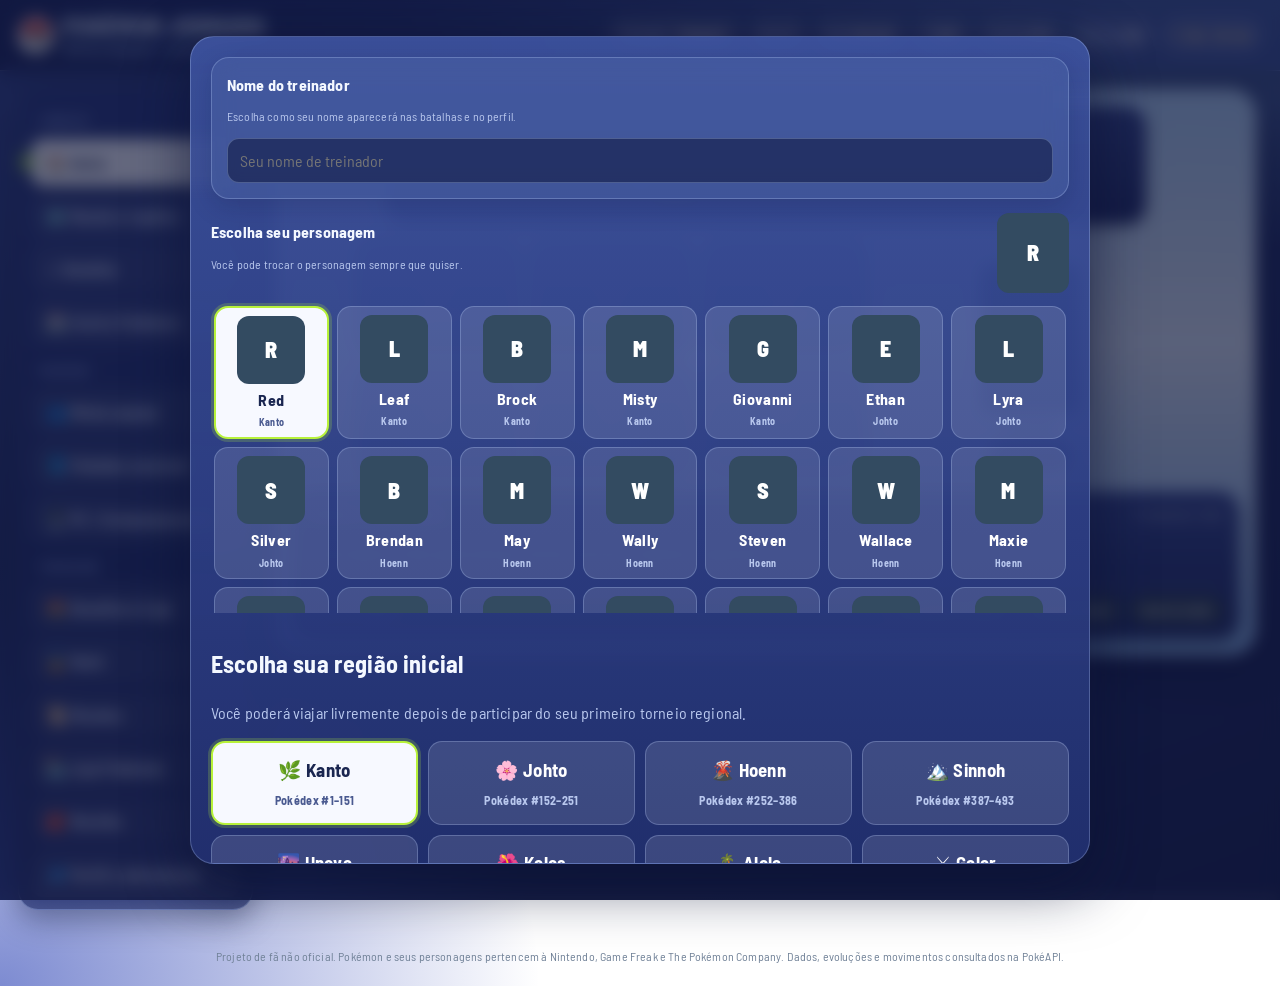
==== index_evolucao_corrigido.html @ 6a4e33df "Add files via upload" ====
<!doctype html>
<html lang="pt-BR">
<head>
<meta charset="utf-8">
<meta name="viewport" content="width=device-width, initial-scale=1">
<title>Pokémon Jornada — RPG de navegador</title>
<style>
:root{--bg:#101722;--panel:#192536;--panel2:#223248;--line:#34465e;--text:#f3f6fb;--muted:#9eafc4;--red:#e34d4d;--yellow:#f4c84b;--green:#54c58a;--blue:#61a9ed}
*{box-sizing:border-box}body{margin:0;background:radial-gradient(circle at 20% 0,#24344b 0,transparent 35%),var(--bg);color:var(--text);font:15px/1.45 system-ui,-apple-system,Segoe UI,Roboto,sans-serif}
button,input,select{font:inherit}button{cursor:pointer;border:1px solid var(--line);background:#2b405a;color:var(--text);padding:9px 13px;border-radius:10px;font-weight:700;transition:.15s}button:hover{filter:brightness(1.15);transform:translateY(-1px)}button:disabled{opacity:.42;cursor:not-allowed;transform:none}.primary{background:var(--red);border-color:#f27676}.gold{background:#8a6a1d;border-color:#d7b34b}.good{background:#236b4b;border-color:#43a77a}.soft{background:var(--panel2)}.danger{background:#6e3036}
header{position:sticky;top:0;z-index:10;background:#111b29ed;backdrop-filter:blur(12px);border-bottom:1px solid var(--line);padding:12px 18px;display:flex;align-items:center;justify-content:space-between;gap:12px;flex-wrap:wrap}
.brand{display:flex;align-items:center;gap:10px;font-weight:950;letter-spacing:.06em}.ball{width:36px;height:36px;border-radius:50%;background:linear-gradient(#ef5350 0 46%,#222 46% 54%,#f5f5f5 54%);border:3px solid #fff;position:relative}.ball:after{content:"";position:absolute;width:9px;height:9px;border-radius:50%;background:#fff;border:3px solid #222;left:10px;top:10px}
.topstats{display:flex;gap:8px;flex-wrap:wrap}.pill{background:var(--panel);border:1px solid var(--line);padding:7px 11px;border-radius:999px;color:var(--muted);font-size:13px}.pill b{color:var(--text)}
.layout{max-width:1500px;margin:auto;padding:18px;display:grid;grid-template-columns:235px minmax(0,1fr);gap:16px}.sidebar{background:var(--panel);border:1px solid var(--line);border-radius:16px;padding:12px;height:max-content;position:sticky;top:84px}.nav{display:grid;gap:5px}.nav button{text-align:left;background:transparent;border-color:transparent;color:var(--muted)}.nav button.active,.nav button:hover{background:var(--panel2);color:#fff;border-color:var(--line)}.nav small{display:block;color:var(--muted);font-weight:400;margin:12px 8px 4px;text-transform:uppercase;letter-spacing:.12em;font-size:10px}
main{min-width:0}.hero{background:linear-gradient(120deg,#9f353d,#573b5f 55%,#244d70);border-radius:18px;padding:24px;display:flex;align-items:center;justify-content:space-between;gap:15px;min-height:145px;margin-bottom:16px}.hero h1{margin:0 0 6px;font-size:clamp(24px,4vw,36px)}.hero p{margin:0;color:#f1e9ee;max-width:760px}.heroicon{font-size:58px}
.grid{display:grid;grid-template-columns:repeat(3,minmax(0,1fr));gap:12px}.panel,.card{background:var(--panel);border:1px solid var(--line);border-radius:15px;padding:15px;min-width:0}.panel h2,.panel h3{margin:0 0 12px}.muted{color:var(--muted)}.small{font-size:12px}.row{display:flex;align-items:center;justify-content:space-between;gap:10px}.wrap{display:flex;gap:8px;flex-wrap:wrap}.bar{height:8px;background:#0d1520;border-radius:20px;overflow:hidden}.bar i{display:block;height:100%;background:var(--green);border-radius:20px}.pokemon{display:flex;align-items:center;gap:12px}.sprite{width:88px;height:88px;object-fit:contain;image-rendering:pixelated;filter:drop-shadow(0 4px 5px #0005)}.sprite.sm{width:60px;height:60px}.sprite.lg{width:145px;height:145px}.type{display:inline-block;border-radius:99px;padding:3px 8px;background:#33465e;color:#eaf2ff;font-size:11px;margin:2px}.dexgrid{display:grid;grid-template-columns:repeat(auto-fill,minmax(165px,1fr));gap:9px}.dexitem{background:var(--panel);border:1px solid var(--line);border-radius:12px;padding:9px;display:flex;align-items:center;gap:8px;text-align:left;min-width:0}.dexitem img{width:55px;height:55px;object-fit:contain}.dexitem span{min-width:0}.dexitem b,.dexitem small{display:block;white-space:nowrap;overflow:hidden;text-overflow:ellipsis}.dexitem small{color:var(--muted)}.dexitem.dex-seen{background:#cfe9ff;color:#16334a;border-color:#7ab9e8}.dexitem.dex-seen small{color:#315b78}.dexitem.dex-caught{background:#fff0a8;color:#49370b;border-color:#e1bd45}.dexitem.dex-caught small{color:#705817}.move-choice{display:flex;align-items:center;justify-content:space-between;gap:10px;padding:10px;background:#111d2b;border:1px solid var(--line);border-radius:10px;margin:7px 0}
.field{width:100%;background:#0e1723;border:1px solid var(--line);color:white;padding:10px 12px;border-radius:10px;outline:none}.field:focus{border-color:var(--blue)}.toolbar{display:flex;gap:8px;margin-bottom:12px;flex-wrap:wrap}.toolbar .field{flex:1;min-width:180px}.route{background:linear-gradient(135deg,#315c48,#1e3b3d);border:1px solid #46785f;border-radius:14px;padding:16px;min-height:150px;display:flex;flex-direction:column;justify-content:space-between}.route:nth-child(2){background:linear-gradient(135deg,#526078,#26334b)}.route:nth-child(3){background:linear-gradient(135deg,#80623b,#443323)}.route:nth-child(4){background:linear-gradient(135deg,#285d78,#1e334a)}
.battle{background:linear-gradient(135deg,#293d4b,#1a2938);border:1px solid #50667a;border-radius:16px;padding:16px}.battlefield{display:grid;grid-template-columns:1fr 1fr;align-items:center;gap:12px;min-height:220px}.combatant{text-align:center}.combatant img{width:150px;height:150px;object-fit:contain;image-rendering:pixelated}.combatant.enemy img{transform:scaleX(-1)}.combatant .name{font-size:18px;font-weight:900}.moves{display:grid;grid-template-columns:1fr 1fr;gap:8px;margin-top:12px}.move{display:flex;justify-content:space-between;text-align:left;gap:6px}.log{background:#0e1723;border:1px solid var(--line);border-radius:10px;padding:10px;min-height:50px;margin-top:10px;color:#d8e4f2}
.modalback{position:fixed;inset:0;background:#000c;display:grid;place-items:center;z-index:30;padding:15px}.modal{width:min(900px,100%);background:var(--panel);border:1px solid var(--line);border-radius:17px;padding:20px;max-height:92vh;overflow:auto}.hidden{display:none!important}.notice{padding:11px;border-radius:10px;background:#203d36;border:1px solid #386c58;color:#d7ffea;margin:8px 0}.warn{background:#493b20;border-color:#77612e;color:#ffe8aa}.list{display:grid;gap:8px}.slot{display:flex;align-items:center;gap:10px;background:#111d2b;border:1px solid var(--line);border-radius:12px;padding:8px}.slot .grow{flex:1;min-width:0}.slot img{width:58px;height:58px;object-fit:contain}.empty{border:1px dashed #506079;border-radius:14px;padding:28px;text-align:center;color:var(--muted)}footer{text-align:center;color:#708197;padding:20px;font-size:12px}
.region-grid{display:grid;grid-template-columns:repeat(auto-fit,minmax(190px,1fr));gap:10px}.region-card{background:#1d2c40;border:1px solid var(--line);border-radius:13px;padding:13px}.region-card.selected{border:2px solid var(--yellow);background:#29374a}.region-card h3{margin:0 0 4px}.starter-grid{display:grid;grid-template-columns:repeat(auto-fit,minmax(150px,1fr));gap:10px}.starter{background:#111d2b;border:1px solid var(--line);border-radius:12px;padding:12px;text-align:center}.starter img{width:100px;height:100px;object-fit:contain}.starter.selected{border:2px solid var(--yellow)}.roulette{height:9px;background:#3a4658;border-radius:20px;overflow:hidden;margin:12px 0}.roulette i{display:block;width:0;height:100%;background:linear-gradient(90deg,#f3c84b,#e34d4d);transition:width 1s}.badge{display:inline-block;background:#36485d;border:1px solid #657b92;padding:5px 8px;border-radius:8px;margin:3px;font-size:12px}.challenge{display:flex;align-items:center;justify-content:space-between;gap:10px;border-bottom:1px solid var(--line);padding:12px 0}.challenge:last-child{border:0}.locked{opacity:.5}.rankbar{height:12px;background:#0c1521;border-radius:20px;overflow:hidden}.rankbar i{display:block;height:100%;background:linear-gradient(90deg,#4a9bda,#f3c84b)}.move-info{font-size:11px;color:var(--muted);font-weight:500}
@media(max-width:850px){.layout{grid-template-columns:1fr}.sidebar{position:static}.nav{grid-template-columns:repeat(3,1fr)}.nav small{grid-column:1/-1}.grid{grid-template-columns:repeat(2,minmax(0,1fr))}}
@media(max-width:560px){.layout{padding:10px}.grid{grid-template-columns:1fr}.hero{padding:17px}.heroicon{font-size:42px}.battlefield{min-height:170px}.combatant img{width:110px;height:110px}.moves{grid-template-columns:1fr}.topstats{width:100%}.nav{grid-template-columns:repeat(2,1fr)}}

.pc-controls{display:flex;align-items:center;gap:10px;flex-wrap:wrap;margin:12px 0}.pc-controls label{white-space:nowrap}.pc-controls select{max-width:280px}.pc-pagination{display:flex;align-items:center;justify-content:center;gap:14px;flex-wrap:wrap;margin-top:16px;padding-top:14px;border-top:1px solid var(--line)}
@media(max-width:560px){.pc-controls{align-items:stretch;flex-direction:column}.pc-controls select{max-width:none;width:100%}.pc-pagination{gap:8px}.pc-pagination button{flex:1}}

.pokemon-center{max-width:850px;margin:auto}.machine-top{display:flex;align-items:center;justify-content:space-between;gap:12px;padding:12px 18px;background:#263b52;border:3px solid #526b83;border-radius:16px 16px 5px 5px;letter-spacing:1.5px;text-align:center}.machine-light{width:12px;height:12px;border-radius:50%;background:#67e5a1;box-shadow:0 0 12px #67e5a1}.healing-machine{background:linear-gradient(145deg,#dce8ee,#9eb5c5);border:5px solid #718b9c;border-top:0;border-radius:0 0 24px 24px;padding:18px;color:#183044;box-shadow:inset 0 0 20px #fff8,0 12px 24px #0004}.machine-screen{background:#172c3c;border:5px solid #607e91;border-radius:14px;padding:16px;color:#e9f7ff}.machine-label{text-align:center;font-size:12px;letter-spacing:2px;color:#9fc4d8;margin-bottom:14px}.pokeball-slots{display:grid;grid-template-columns:repeat(3,minmax(0,1fr));gap:12px}.healing-slot{min-height:125px;display:flex;flex-direction:column;align-items:center;justify-content:center;gap:5px;border:1px dashed #557286;border-radius:12px;background:#203b4c;color:#c6dce8;text-align:center;padding:10px}.healing-slot.occupied{border:1px solid #8cb7ca;background:linear-gradient(145deg,#31546a,#203b4c)}.healing-slot b{font-size:13px;color:#fff}.healing-slot small{font-size:10px;letter-spacing:1px}.center-ball{width:48px;height:48px;border:3px solid #f2f5f7;border-radius:50%;background:linear-gradient(to bottom,#e84d55 0 46%,#263847 46% 54%,#f4f6f8 54%);position:relative;box-shadow:0 2px 8px #0008}.center-ball:after{content:'';position:absolute;left:15px;top:15px;width:12px;height:12px;border:3px solid #263847;background:#fff;border-radius:50%}.empty-slot{width:48px;height:48px;border:2px dashed #638397;border-radius:50%;display:grid;place-items:center;font-size:26px}.machine-base{padding:16px 12px 8px;display:flex;align-items:center;justify-content:space-between;gap:12px}.machine-status{font-size:12px;color:#254357}.status-dot{display:inline-block;width:8px;height:8px;border-radius:50%;background:#35a96d;margin-right:5px}.heal-button{font-size:15px;padding:13px 18px}.center-note{text-align:center;margin-top:14px}
@media(max-width:600px){.pokeball-slots{grid-template-columns:repeat(2,minmax(0,1fr))}.machine-base{flex-direction:column}.heal-button{width:100%}}


/* Exploração: ações em destaque, local atual e hierarquia das seções */
.exploration-actions{background:linear-gradient(135deg,#1b2d43,#202c43);border-color:#48617c;padding:20px}
.exploration-heading{display:flex;align-items:center;justify-content:space-between;gap:12px;margin-bottom:14px}
.exploration-heading h2,.exploration-areas h2{margin:3px 0 4px}
.eyebrow{font-size:10px;font-weight:900;letter-spacing:.16em;color:#8fbce8}
.exploration-battle-actions{display:grid;grid-template-columns:repeat(2,minmax(0,1fr));gap:12px}
.explore-action{min-height:104px;padding:18px;display:flex;align-items:center;gap:14px;text-align:left;border-radius:15px;border:1px solid;transition:transform .16s,filter .16s,box-shadow .16s}
.explore-action:hover{transform:translateY(-3px);filter:brightness(1.12)}
.explore-action b,.explore-action small{display:block}.explore-action b{font-size:17px}.explore-action small{font-size:12px;font-weight:500;opacity:.82;margin-top:4px}
.wild-action{background:linear-gradient(120deg,#176b56,#194a4e);border-color:#42b88b;box-shadow:inset 0 1px #ffffff18}
.trainer-action{background:linear-gradient(120deg,#85412f,#55334c);border-color:#d47b66;box-shadow:inset 0 1px #ffffff18}
.explore-action-icon{width:46px;height:46px;flex:0 0 46px;border-radius:13px;background:#ffffff18;display:grid;place-items:center;font-size:25px}
.explore-action-arrow{margin-left:auto;font-size:30px;opacity:.8}
.exploration-utility{margin-top:12px}
.route-current{outline:2px solid #f4c84b;outline-offset:1px;box-shadow:0 0 0 4px #f4c84b20,inset 0 0 28px #f4c84b18;position:relative}
.current-location-badge{display:inline-block;background:#f4c84b;color:#352809;font-size:10px;font-weight:950;letter-spacing:.08em;border-radius:7px;padding:5px 8px;margin:0 0 8px}
@media(max-width:600px){.exploration-battle-actions{grid-template-columns:1fr}.explore-action{min-height:88px;padding:14px}.explore-action b{font-size:15px}.exploration-heading{align-items:flex-start}}

</style>
</head>
<body>
<header>
 <div class="brand"><div class="ball"></div><div>POKÉMON JORNADA <div class="muted small" style="letter-spacing:0;font-weight:500">RPG de navegador • projeto de fã</div></div></div>
 <div class="topstats"><span class="pill">Treinador: <b id="trainerName">Treinador</b></span><span class="pill">Nível <b id="trainerLevel">1</b></span><span class="pill">Rank <b id="trainerRank">Novato</b></span><span class="pill">₽ <b id="money">500</b></span><span class="pill">Equipe <b id="partyCount">0/6</b></span><span class="pill">Marcas <b id="badgeCount">0/8</b></span></div>
</header>
<div class="layout">
<aside class="sidebar"><div class="nav">
 <small>Jornada</small>
 <button class="active" data-page="home">🏠 Início</button><button data-page="world">🗺️ Mundo e regiões</button><button data-page="battle">⚔️ Batalha</button><button data-page="center">🏥 Centro Pokémon</button>
 <small>Pokémon</small>
 <button data-page="party">👥 Minha equipe</button><button data-page="dex">📘 Pokédex nacional</button><button data-page="pc">🖥️ PC / Armazenamento</button>
 <small>Treinador</small>
 <button data-page="challenges">🏟️ Desafios e Liga</button><button data-page="rank">🏅 Rank</button><button data-page="quests">📜 Missões</button><button data-page="shop">🏪 Loja Pokémon</button><button data-page="bag">🎒 Mochila</button><button data-page="profile">🧢 Perfil e salvamento</button>
</div></aside>
<main id="main"></main>
</div>
<footer>Projeto de fã não oficial. Pokémon e seus personagens pertencem à Nintendo, Game Freak e The Pokémon Company. Dados, evoluções e movimentos consultados na PokéAPI.</footer>
<div id="modalRoot"></div><div id="toastHost" style="position:fixed;right:15px;bottom:15px;z-index:50;width:min(340px,90vw)"></div>
<script>
'use strict';
const API='https://pokeapi.co/api/v2/', SAVE='pokemon_jornada_save_v2';
const $=s=>document.querySelector(s), esc=s=>String(s??'').replace(/[&<>"']/g,c=>({'&':'&amp;','<':'&lt;','>':'&gt;','"':'&quot;',"'":'&#39;'}[c]));
const cap=s=>s?String(s).split('-').map(x=>x.charAt(0).toUpperCase()+x.slice(1)).join(' '):'';
const regions=[
 {name:'Kanto',lo:1,hi:151,starters:[1,4,7],symbol:'🌿',challenges:['Brock — Ginásio de Pewter','Misty — Ginásio de Cerulean','Lt. Surge — Ginásio de Vermilion','Erika — Ginásio de Celadon','Koga — Ginásio de Fuchsia','Sabrina — Ginásio de Saffron','Blaine — Ginásio de Cinnabar','Giovanni — Ginásio de Viridian'],rewards:'Insígnias'},
 {name:'Johto',lo:152,hi:251,starters:[152,155,158],symbol:'🌸',challenges:['Falkner — Violet','Bugsy — Azalea','Whitney — Goldenrod','Morty — Ecruteak','Chuck — Cianwood','Jasmine — Olivine','Pryce — Mahogany','Clair — Blackthorn'],rewards:'Insígnias'},
 {name:'Hoenn',lo:252,hi:386,starters:[252,255,258],symbol:'🌋',challenges:['Roxanne — Rustboro','Brawly — Dewford','Wattson — Mauville','Flannery — Lavaridge','Norman — Petalburg','Winona — Fortree','Tate & Liza — Mossdeep','Juan — Ginásio de Sootopolis'],rewards:'Insígnias'},
 {name:'Sinnoh',lo:387,hi:493,starters:[387,390,393],symbol:'🏔️',challenges:['Roark — Oreburgh','Gardenia — Eterna','Maylene — Veilstone','Crasher Wake — Pastoria','Fantina — Hearthome','Byron — Canalave','Candice — Snowpoint','Volkner — Sunyshore'],rewards:'Insígnias'},
 {name:'Unova',lo:494,hi:649,starters:[495,498,501],symbol:'🌆',challenges:['Striaton — Ginásio inicial','Lenora — Nacrene','Burgh — Castelia','Elesa — Nimbasa','Clay — Driftveil','Skyla — Mistralton','Brycen — Icirrus','Drayden — Opelucid'],rewards:'Insígnias'},
 {name:'Kalos',lo:650,hi:721,starters:[650,653,656],symbol:'🌺',challenges:['Viola — Santalune','Grant — Cyllage','Korrina — Shalour','Ramos — Coumarine','Clemont — Lumiose','Valerie — Laverre','Olympia — Anistar','Wulfric — Snowbelle'],rewards:'Insígnias'},
 {name:'Alola',lo:722,hi:809,starters:[722,725,728],symbol:'🏝️',challenges:['Hala — Grande Prova de Melemele','Olivia — Grande Prova de Akala','Nanu — Grande Prova de Ula’ula','Hapu — Grande Prova de Poni'],rewards:'Cristais Z e reconhecimento das provas'},
 {name:'Galar',lo:810,hi:905,starters:[810,813,816],symbol:'⚔️',challenges:['Milo — Turffield','Nessa — Hulbury','Kabu — Motostoke','Bea — Stow-on-Side (Sword)','Opal — Ballonlea','Gordie — Circhester (Sword)','Piers — Spikemuth','Raihan — Hammerlocke'],rewards:'Insígnias'},
 {name:'Paldea',lo:906,hi:1025,starters:[906,909,912],symbol:'☀️',challenges:['Katy — Cortondo','Brassius — Artazon','Iono — Levincia','Kofu — Cascarrafa','Larry — Medali','Ryme — Montenevera','Tulip — Alfornada','Grusha — Glaseado'],rewards:'Insígnias'}
];
const starterNames={1:'Bulbasaur',4:'Charmander',7:'Squirtle',152:'Chikorita',155:'Cyndaquil',158:'Totodile',252:'Treecko',255:'Torchic',258:'Mudkip',387:'Turtwig',390:'Chimchar',393:'Piplup',495:'Snivy',498:'Tepig',501:'Oshawott',650:'Chespin',653:'Fennekin',656:'Froakie',722:'Rowlet',725:'Litten',728:'Popplio',810:'Grookey',813:'Scorbunny',816:'Sobble',906:'Sprigatito',909:'Fuecoco',912:'Quaxly'};
const regionAreas=[
 ['Pallet Town','Route 1','Viridian Forest','Mt. Moon','Rock Tunnel','Seafoam Islands'],
 ['New Bark Town','Route 29','Ilex Forest','Union Cave','Whirl Islands','Ice Path'],
 ['Littleroot Town','Route 101','Petalburg Woods','Granite Cave','Fiery Path','Shoal Cave'],
 ['Twinleaf Town','Route 201','Eterna Forest','Wayward Cave','Mt. Coronet','Lake Valor'],
 ['Nuvema Town','Route 1','Pinwheel Forest','Chargestone Cave','Desert Resort','Dragonspiral Tower'],
 ['Vaniville Town','Route 2','Santalune Forest','Reflection Cave','Frost Cavern','Azure Bay'],
 ['Iki Town','Route 1','Verdant Cavern','Brooklet Hill','Wela Volcano','Mount Lanakila'],
 ['Postwick','Route 1','Slumbering Weald','Galar Mine','Motostoke Outskirts','Lake of Outrage'],
 ['Cabo Poco','South Province Area One','Tagtree Thicket','Alfornada Cavern','Asado Desert','Glaseado Mountain']
];
const areaLevels=[3,5,8,12,16,22];
// Equipes fixas dos líderes/Kahunas, usando espécies oficiais dos jogos.
const gymTeams=[
 [['geodude','onix'],['staryu','starmie'],['voltorb','pikachu','raichu'],['weepinbell','gloom','tangela','vileplume'],['koffing','muk','koffing','weezing'],['kadabra','mr-mime','venomoth','alakazam'],['growlithe','ponyta','rapidash','arcanine'],['rhyhorn','dugtrio','nidoqueen','nidoking','rhydon']],
 [['pidgey','pidgeotto'],['metapod','kakuna','scyther'],['clefairy','miltank'],['gastly','haunter','gengar'],['primeape','poliwrath'],['magnemite','magnemite','steelix'],['seel','dewgong','piloswine'],['dragonair','dragonair','kingdra']],
 [['geodude','nosepass'],['machop','makuhita'],['voltorb','electrike','magneton'],['numel','slugma','torkoal'],['slaking','vigoroth','slaking'],['swablu','tropius','pelipper','altaria'],['solrock','lunatone'],['luvdisc','sealeo','whiscash','crawdaunt','kingdra']],
 [['geodude','onix','cranidos'],['turtwig','cherrim','roserade'],['meditite','machoke','lucario'],['gyarados','quagsire','floatzel'],['duskull','haunter','mismagius'],['bronzor','steelix','bastiodon'],['sneasel','piloswine','abomasnow','froslass'],['raichu','ambipom','octillery','luxray']],
 [['lillipup','pansage'],['herdier','watchog'],['whirlipede','dwebble','leavanny'],['emolga','emolga','zebstrika'],['krokorok','palpitoad','excadrill'],['swoobat','unfezant','swanna'],['vanillish','cryogonal','beartic'],['fraxure','druddigon','haxorus']],
 [['surskit','vivillon'],['amaura','tyrunt'],['mienfoo','machoke','hawlucha'],['jumpluff','weepinbell','gogoat'],['emolga','magneton','heliolisk'],['mawile','mr-mime','sylveon'],['sigilyph','slowking','meowstic'],['abomasnow','cryogonal','avalugg']],
 [['mankey','makuhita','crabrawler'],['nosepass','boldore','lycanroc'],['sableye','krokorok','persian'],['dugtrio','gastrodon','mudsdale']],
 [['gossifleur','eldegoss'],['goldeen','drednaw'],['ninetales','arcanine','centiskorch'],['hitmontop','pangoro','sirfetchd','machamp'],['weezing','mawile','togekiss','alcremie'],['barbaracle','shuckle','stonjourner','coalossal'],['scrafty','malamar','skuntank','obstagoon'],['gigalith','flygon','sandaconda','duraludon']],
 [['nymble','tarountula','teddiursa'],['petilil','smoliv','sudowoodo'],['wattrel','bellibolt','luxio','mismagius'],['veluza','wugtrio','crabominable'],['komala','dudunsparce','staraptor'],['mimikyu','banette','houndstone','toxtricity'],['farigiraf','gardevoir','espathra','florges'],['frosmoth','beartic','cetitan','altaria']]
];
const gymLevels=[[8,9,11,13,16,19,22,26],[7,9,12,15,18,21,24,28],[8,10,13,16,19,22,25,29],[8,10,13,16,19,22,25,29],[8,10,13,16,19,22,25,29],[7,9,12,15,18,21,24,28],[9,12,15,18],[9,12,15,18,21,24,27,30],[9,11,14,17,20,23,26,30]];
// Ultra Beasts: IDs oficiais da Pokédex (Necrozma, Magearna e Marshadow não entram nesta lista).
const ULTRA_BEAST_IDS=new Set([793,794,795,796,797,798,799,803,804,805,806]);
function isUltraBeast(species){return ULTRA_BEAST_IDS.has(Number(species?.id));}
function withoutUltraBeasts(pool){return pool.filter(x=>!isUltraBeast(x));}
async function pickWildSpecies(pool){
 const isAlola=regions[state.region]?.name==='Alola';
 const ultraPool=isAlola?pool.filter(isUltraBeast):[];
 // Uma chance de 0,2% por encontro em Alola; as demais regiões nunca sorteiam Ultra Beasts.
 if(ultraPool.length&&Math.random()<0.002)return ultraPool[Math.floor(Math.random()*ultraPool.length)];
 const commonPool=pool.filter(x=>x.basic&&!x.legendary&&!isUltraBeast(x));
 if(!commonPool.length)throw Error('Nenhum Pokémon comum disponível nesta região');
 return pickForCurrentHabitat(commonPool);
}
function scaledEncounterLevel(){let base=activeMon()?.level||5;if(base<=12)return Math.max(2,base-1);return Math.max(2,Math.min(34,Math.round(11+(base-12)*.567)))}
function areaTypeBias(place){let x=(place||'').toLowerCase();if(/snow|ice|glaseado|lanakila/.test(x))return ['ice','steel'];if(/forest|woods|thicket|weald/.test(x))return ['grass','bug','poison','fairy'];if(/cave|mine|mount|mt\.?\s|coronet|cavern|tower|tunnel|rock/.test(x))return ['rock','ground','ghost','steel'];if(/desert|sand/.test(x))return ['ground','rock','fire'];if(/lake|sea|bay|brooklet|shore|island|water/.test(x))return ['water','ice'];if(/volcano|fiery/.test(x))return ['fire','rock'];return ['normal','flying','grass','bug','electric']}
function areaCategory(place){let x=(place||'').toLowerCase();if(/forest|woods|thicket|weald/.test(x))return 'Floresta';if(/cave|mine|mt\.?\s|cavern|tunnel/.test(x))return 'Caverna';if(/desert|sand/.test(x))return 'Deserto';if(/lake|sea|bay|brooklet|shore|island|water/.test(x))return 'Área aquática';if(/snow|ice|glaseado|lanakila|mount|mountain/.test(x))return 'Montanha';if(/volcano|fiery/.test(x))return 'Área vulcânica';if(/route|province/.test(x))return 'Rota';return 'Cidade / área especial'}
async function pickForCurrentHabitat(pool){let bias=areaTypeBias(state.location),sample=pool.slice().sort(()=>Math.random()-.5).slice(0,Math.min(28,pool.length));let scored=await Promise.all(sample.map(async x=>{try{let p=await getPokemon(x.id),types=p.types.map(t=>t.type.name),match=types.some(t=>bias.includes(t));return {...x,habitatWeight:match?4:1}}catch{return {...x,habitatWeight:1}}}));return weightedPick(scored,x=>Math.max(1,x.captureRate)*x.habitatWeight)}

const rankNames=['Novato','Aprendiz','Treinador','Experiente','Veterano','Elite','Mestre','Lenda'];
const emptyState=()=>({name:'Treinador',money:500,bag:{'poke-ball':10,'great-ball':3,'potion':5,'super-potion':2},party:[],pc:[],dex:{},wins:0,trainerWins:0,trainerLevel:1,trainerXP:0,rank:1,rankXP:0,region:0,location:'',started:false,travelUnlocked:false,participated:{},regionalWins:{},leagueWins:{},tournamentChampions:{},leagueChampions:{},challenges:{},quests:{firstCatch:false,firstWin:false,trainerWin:false},activePage:'home',activeBattle:null,history:[],caught:{},shinyDex:{},trainerAvatar:'red'});
let state=emptyState(),speciesList=[],speciesCache=new Map(),pokemonCache=new Map(),moveCache=new Map(),chainCache=new Map(),dexLoading=false;
const speciesMetaCache=new Map();
function toast(msg){let host=$('#toastHost'),el=document.createElement('div');el.className='notice';el.textContent=msg;host.prepend(el);setTimeout(()=>el.remove(),2800)}
function api(path){return fetch(/^https?:\/\//i.test(path)?path:API+path).then(r=>{if(!r.ok)throw Error('PokéAPI indisponível');return r.json()})}
function save(silent=false){try{localStorage.setItem(SAVE,JSON.stringify({...state,activeBattle:null}));if(!silent)toast('Jornada salva neste navegador.')}catch(e){toast('Não foi possível salvar neste navegador.')}}
function normalizeSavedMon(m){m.uid=m.uid||('m'+Math.random().toString(36).slice(2));m.speciesId=m.speciesId||m.id;m.xp=m.xp||0;m.friendship=m.friendship??70;m.types=m.types||[];m.stats=m.stats||{};m.moves=(m.moves||[]).map(x=>({...x,damageClass:x.damageClass||'physical',priority:x.priority||0,maxPp:x.maxPp||x.pp||10}));return m}
function load(){try{let raw=localStorage.getItem(SAVE),legacy=false;if(!raw){raw=localStorage.getItem('pokemon_jornada_save_v1');legacy=!!raw}if(raw){let old=JSON.parse(raw);state={...emptyState(),...old};state.region=Math.max(0,Math.min(8,Number(state.region)||0));state.challenges=state.challenges||{};state.caught=state.caught||{};state.participated=state.participated||{};state.regionalWins=state.regionalWins||{};state.leagueWins=state.leagueWins||{};state.tournamentChampions=state.tournamentChampions||{};state.leagueChampions=state.leagueChampions||{};state.trainerLevel=state.trainerLevel||1;state.rank=state.rank||1;state.bag=state.bag||emptyState().bag;state.party=(state.party||[]).map(normalizeSavedMon);state.pc=(state.pc||[]).map(normalizeSavedMon);if(legacy){state.region=0;state.challenges[0]=Array.from({length:Math.min(8,(old.badges||[]).length)},(_,i)=>i);state.trainerWins=state.trainerWins||0;state.travelUnlocked=false;localStorage.setItem(SAVE,JSON.stringify({...state,activeBattle:null}))}state.activeBattle=null;}}catch(e){state=emptyState()}}
function refreshTop(){$('#trainerName').textContent=state.name;$('#trainerLevel').textContent=state.trainerLevel;$('#trainerRank').textContent=rankNames[Math.min(7,state.rank-1)];$('#money').textContent=state.money;$('#partyCount').textContent=state.party.length+'/6';$('#badgeCount').textContent=challengeCount(state.region)+'/'+regions[state.region].challenges.length}
function setPage(page){state.activePage=page;document.querySelectorAll('.nav button[data-page]').forEach(b=>b.classList.toggle('active',b.dataset.page===page));render()}
document.querySelectorAll('.nav button[data-page]').forEach(b=>b.onclick=()=>setPage(b.dataset.page));
function hero(title,desc,icon='🎒'){return `<section class="hero"><div><h1>${title}</h1><p>${desc}</p></div><div class="heroicon">${icon}</div></section>`}
function monCard(m,actions=''){return `<div class="slot"><img src="${m.sprite}" alt="${esc(m.name)}"><div class="grow"><b>${cap(m.name)}</b><div class="small muted">Nv. ${m.level} • ${m.hp}/${m.maxHp} HP • ${m.xp||0}/${xpNeeded(m.level)} XP</div><div class="bar"><i style="width:${Math.max(0,100*m.hp/m.maxHp)}%"></i></div></div>${actions}</div>`}
function render(){refreshTop();let p=state.activePage,html='';if(p==='home')html=homePage();if(p==='world')html=worldPage();if(p==='battle')html=battlePage();if(p==='party')html=partyPage();if(p==='dex')html=dexPage();if(p==='pc')html=pcPage();if(p==='center')html=centerPage();if(p==='bag')html=bagPage();if(p==='shop')html=shopPage();if(p==='quests')html=questsPage();if(p==='rank')html=rankPage();if(p==='challenges')html=challengesPage();if(p==='profile')html=profilePage();$('#main').innerHTML=html;if(p==='dex')loadDex();if(p==='battle')renderBattle()}
function storyInfo(){let n=challengeCount(state.region),r=regions[state.region];if(!state.started)return {title:'O chamado da jornada',body:'Um novo treinador está prestes a escolher seu primeiro parceiro e iniciar uma pesquisa sobre os fenômenos que conectam as regiões.'};if(!state.participated[state.region]&&n<2)return {title:'Capítulo 1 — Ecos da região',body:'O Professor Pokémon local pediu que você registre espécies e investigue relatos de energia incomum nas rotas. Conquiste dois desafios para provar sua capacidade e receber o convite do torneio regional.'};if(!state.participated[state.region])return {title:'Capítulo 2 — Convite para o torneio',body:'Com dois desafios concluídos, você recebeu o convite para o torneio regional. A primeira participação abrirá as rotas internacionais, independentemente do resultado.'};if(n<r.challenges.length)return {title:'Capítulo 3 — Além das fronteiras',body:'Sua participação no torneio liberou as viagens. Continue investigando os registros do Projeto Horizonte e conclua todos os desafios de '+r.name+' para alcançar a Liga.'};return {title:'Capítulo 4 — A Liga e o Projeto Horizonte',body:'Você concluiu os desafios de '+r.name+' e está classificado para a Liga. Os dados reunidos nesta região ajudarão a entender os fenômenos que aparecem em diferentes partes do mundo Pokémon.'}}
function homePage(){let lead=state.party[0],r=regions[state.region],story=storyInfo();return hero('Sua jornada Pokémon começa aqui!','Escolha sua região, conheça seus Pokémon, conquiste desafios e dispute torneios e Ligas regionais.','🌍')+`<div class="grid"><div class="panel" style="grid-column:span 2"><div class="row"><h2>Jornada atual</h2><span class="type">${r.name}</span></div><p class="muted">Local: ${esc(state.location||'Ainda não definido')}. ${state.travelUnlocked?'Você já pode viajar entre todas as regiões.':'Vença dois desafios e participe do primeiro torneio regional para liberar viagens.'}</p><div class="wrap"><button class="primary" onclick="setPage('world')">Explorar mundo</button><button onclick="setPage('challenges')">Ver desafios</button><button onclick="setPage('party')">Ver equipe</button></div></div><div class="panel"><h3>Seu parceiro</h3>${lead?`<div class="pokemon"><img class="sprite" src="${lead.sprite}"><div><b>${cap(lead.name)}</b><div class="muted small">Nível ${lead.level}</div>${lead.types.map(t=>`<span class="type">${cap(t)}</span>`).join('')}</div></div>`:'<p class="muted">Escolha seu primeiro Pokémon.</p>'}</div><div class="panel"><h3>Resumo do treinador</h3><div class="row"><span class="muted">Pokémon registrados</span><b>${Object.keys(state.dex).length}</b></div><div class="row"><span class="muted">Vitórias totais</span><b>${state.wins}</b></div><div class="row"><span class="muted">Vitórias contra treinadores</span><b>${state.trainerWins}</b></div><div class="row"><span class="muted">Rank</span><b>${rankNames[Math.min(7,state.rank-1)]}</b></div></div><div class="panel"><h3>Progresso regional</h3><p class="muted small">${challengeCount(state.region)} de ${regions[state.region].challenges.length} desafios concluídos.</p><div class="wrap">${(state.challenges[state.region]||[]).map(i=>`<span class="badge">${regions[state.region].name} #${i+1}</span>`).join('')||'Nenhuma conquista ainda.'}</div></div><div class="panel" style="grid-column:1/-1"><div class="row"><h3>${story.title}</h3><span class="type">Projeto Horizonte</span></div><p class="muted">${story.body}</p><button onclick="setPage('quests')">Ver objetivos da história</button></div></div>`}
function worldPage(){let r=regions[state.region],areas=regionAreas[state.region];return hero('Mundo Pokémon','Explore os locais da sua região, encontre Pokémon e desafie outros treinadores.','🗺️')+
`<section class="panel exploration-actions"><div class="exploration-heading"><div><span class="eyebrow">COMECE SUA AVENTURA</span><h2>O que deseja fazer?</h2><p class="small muted">Escolha seu próximo desafio.</p></div><span class="type">${r.name}</span></div><div class="exploration-battle-actions"><button class="explore-action wild-action" onclick="encounter()"><span class="explore-action-icon">⚡</span><span><b>Batalhar contra Pokémon</b><small>Encontre um Pokémon selvagem nesta região</small></span><span class="explore-action-arrow">›</span></button><button class="explore-action trainer-action" onclick="trainerBattle()"><span class="explore-action-icon">⚔️</span><span><b>Batalhar contra treinador</b><small>Enfrente outro treinador Pokémon</small></span><span class="explore-action-arrow">›</span></button></div></section>
<div class="panel exploration-areas" style="margin-top:12px"><div class="row"><div><span class="eyebrow">EXPLORAÇÃO</span><h2>${r.name}: rotas e lugares</h2></div><span class="small muted">Pokémon da Pokédex regional</span></div><p class="small muted">O local destacado indica onde você está atualmente.</p><div class="grid">${areas.map((a,i)=>{let current=(state.location||areas[0])===a;return `<div class="route ${current?'route-current':''}"><div>${current?'<span class="current-location-badge">● VOCÊ ESTÁ AQUI</span>':''}<span class="type">${areaCategory(a)}</span><h3>${a}</h3><p class="small">Maior chance de encontrar tipos ${areaTypeBias(a).map(cap).join(', ')}. Outros tipos também podem aparecer.</p></div><button class="${current?'good':'primary'}" onclick="travel('${esc(a)}')">${current?'Local atual':'Viajar para cá'}</button></div>`}).join('')}</div></div>
<div class="panel exploration-regions" style="margin-top:12px"><div class="row"><h2>Escolher região</h2><span class="type">${state.travelUnlocked?'Viagem liberada':'Viagem bloqueada'}</span></div><div class="region-grid">${regions.map((x,i)=>`<div class="region-card ${i===state.region?'selected':''}"><div class="row"><h3>${x.symbol} ${x.name}</h3><span class="small muted">#${x.lo}–${x.hi}</span></div><p class="small muted">${i===6?'Provas insulares, Kahunas e Cristais Z':'Ginásios, insígnias e Liga Pokémon'}</p><button class="${i===state.region?'gold':'soft'}" ${i!==state.region&&!state.travelUnlocked?'disabled':''} onclick="travelRegion(${i})">${i===state.region?'Região atual':'Viajar para '+x.name}</button></div>`).join('')}</div></div>`}
function battlePage(){return hero('Batalha Pokémon','Combates por turnos: escolha um movimento, observe o turno adversário e use trocas e itens estrategicamente.','⚔️')+`<div class="panel" id="battleMount">${state.activeBattle?'<p class="muted">Preparando batalha...</p>':'<div class="empty">Nenhuma batalha em andamento.<br><button class="primary" style="margin-top:12px" onclick="setPage(\'world\')">Ir explorar</button></div>'}</div>`}
function partyPage(){return hero('Sua equipe Pokémon','Treine seus parceiros, confira os movimentos e evolua quando todos os requisitos oficiais forem atendidos.','👥')+`<div class="panel"><div class="row"><h2>Equipe (${state.party.length}/6)</h2><button onclick="healParty()">Curar equipe</button></div><div class="list">${state.party.map((m,i)=>`${monCard(m,`<div class="wrap"><button onclick="moveParty(${i},-1)" ${i===0?'disabled':''}>↑</button><button onclick="moveParty(${i},1)" ${i===state.party.length-1?'disabled':''}>↓</button><button class="soft" onclick="showEvolution('${m.uid}')">Evolução</button></div>`)}`).join('')||'<div class="empty">Sua equipe está vazia.</div>'}</div><p class="small muted">Movimentos e condições de evolução vêm dos dados da PokéAPI. Trocas com outro jogador não estão disponíveis nesta versão offline.</p></div>`}
function dexPage(){return hero('Pokédex nacional','Pesquise espécies oficiais. A Pokédex carrega progressivamente os dados da PokéAPI.','📘')+`<div class="panel"><div class="toolbar"><input id="dexSearch" class="field" placeholder="Buscar Pokémon pelo nome ou número..." oninput="filterDex()"><select id="dexRegion" class="field" style="max-width:190px" onchange="filterDex()"><option value="all">Todas as regiões</option>${regions.map((r,i)=>`<option value="${i}">${r.name}</option>`).join('')}</select></div><div class="small muted" id="dexStatus">Carregando lista nacional...</div><div class="dexgrid" id="dexGrid"></div></div>`}
let pcCurrentPage=0,pcRegionFilter='all';
function pcSetPage(page){pcCurrentPage=Math.max(0,Number(page)||0);render()}
function pcSetRegion(region){pcRegionFilter=String(region);pcCurrentPage=0;render()}
function pcPage(){
 const filtered=state.pc.map((mon,index)=>({mon,index})).filter(({mon})=>{
  if(pcRegionFilter==='all')return true;
  const id=Number(mon.speciesId||mon.id);
  const region=regions.findIndex(r=>id>=r.lo&&id<=r.hi);
  return region===Number(pcRegionFilter);
 });
 const totalPages=Math.ceil(filtered.length/10);
 pcCurrentPage=Math.min(pcCurrentPage,Math.max(0,totalPages-1));
 const start=pcCurrentPage*10,visible=filtered.slice(start,start+10);
 const options=[['all','Todas as regiões'],...regions.map((r,i)=>[String(i),r.name])];
 return hero('Armazenamento Pokémon','Pokémon extras ficam guardados no PC quando sua equipe chega a seis integrantes.','🖥️')+
 `<div class="panel"><div class="row" style="flex-wrap:wrap"><h2>PC (${filtered.length}${pcRegionFilter==='all'?'':' filtrados'} / ${state.pc.length})</h2><span class="small muted">Limite de 10 Pokémon por página</span></div>
 <div class="pc-controls"><label for="pcRegionFilter" class="small muted">Filtrar por região</label><select id="pcRegionFilter" class="field" onchange="pcSetRegion(this.value)">${options.map(([value,label])=>`<option value="${value}" ${pcRegionFilter===value?'selected':''}>${label}</option>`).join('')}</select></div>
 <div class="list">${visible.map(({mon,index})=>monCard(mon,`<button onclick="withdraw(${index})" ${state.party.length>=6?'disabled':''}>Retirar</button>`)).join('')||'<div class="empty">Nenhum Pokémon encontrado nesta região.</div>'}</div>
 ${totalPages>1?`<div class="pc-pagination"><button onclick="pcSetPage(${pcCurrentPage-1})" ${pcCurrentPage===0?'disabled':''}>← Anterior</button><span class="small muted">Página ${pcCurrentPage+1} de ${totalPages}</span><button onclick="pcSetPage(${pcCurrentPage+1})" ${pcCurrentPage>=totalPages-1?'disabled':''}>Próxima →</button></div>`:''}
 </div>`
}
function centerPage(){let count=state.party.length;return hero('Centro Pokémon','Recupere a equipe na máquina de cura e prepare seus parceiros para a próxima aventura.','🏥')+`<div class="panel pokemon-center"><div class="machine-top"><span class="machine-light"></span><b>MÁQUINA DE CURA POKÉMON</b><span class="machine-light"></span></div><div class="healing-machine"><div class="machine-screen"><div class="machine-label">EQUIPE REGISTRADA · ${count}/6</div><div class="pokeball-slots">${Array.from({length:6},(_,i)=>{let m=state.party[i];return `<div class="healing-slot ${m?'occupied':''}">${m?`<div class="center-ball"><span></span></div><b>${cap(m.name)}</b><small>NV. ${m.level}</small>`:'<div class="empty-slot"><span>＋</span></div><small>ESPAÇO VAZIO</small>'}</div>`}).join('')}</div></div><div class="machine-base"><div class="machine-status"><span class="status-dot"></span> ${count?'Aguardando comando de cura':'Nenhum Pokémon na equipe'}</div><button class="good heal-button" onclick="healParty()" ${count?'':'disabled'}>✚ CURAR TODOS OS POKÉMON</button></div></div><p class="small muted center-note">A máquina exibe apenas os espaços ocupados pela sua equipe. O limite é de seis Pokémon.</p></div>`}
function bagPage(){return hero('Mochila','Itens para capturar, recuperar e evoluir Pokémon.','🎒')+`<div class="panel"><div class="list">${Object.entries(state.bag).filter(x=>x[1]>0).map(([id,n])=>`<div class="challenge"><div><b>${itemName(id)}</b><div class="small muted">Quantidade: ${n}</div></div><button onclick="useItem('${id}')">Usar</button></div>`).join('')||'<div class="empty">Sua mochila está vazia.</div>'}</div></div>`}
function questsPage(){let qs=[['firstCatch','Primeira captura','Capture seu primeiro Pokémon.',!!state.quests.firstCatch,40],['firstWin','Primeira vitória','Vença sua primeira batalha.',!!state.quests.firstWin,50],['trainerWin','Treinador em ascensão','Vença uma batalha contra treinador.',!!state.quests.trainerWin,100],['twoChallenges','Prova regional','Conclua dois desafios na região atual.',challengeCount(state.region)>=2,250],['firstTournament','Convite internacional','Participe pela primeira vez do torneio regional.',!!state.participated[state.region],300]];return hero('Missões da jornada','O Projeto Horizonte registra sua evolução como treinador e as descobertas feitas em cada região.','📜')+`<div class="panel"><div class="notice"><b>Projeto Horizonte — ${regions[state.region].name}</b><br><span class="small">O Professor Pokémon está reunindo dados sobre espécies, habitats e fenômenos regionais. Suas conquistas abrem novos capítulos da pesquisa.</span></div>${qs.map(([id,n,d,done,reward])=>{let claimed=!!state.quests.claimed?.[id];return `<div class="challenge"><div><b>${done?'✓ ':''}${n}</b><div class="small muted">${d}</div></div><div><span class="type">${claimed?'Resgatada':done?'+'+reward+' ₽':'Em andamento'}</span><br><button style="margin-top:6px" class="${done&&!claimed?'gold':'soft'}" onclick="claimQuest('${id}',${reward})" ${!done||claimed?'disabled':''}>${claimed?'Resgatada':done?'Resgatar':'Bloqueada'}</button></div></div>`}).join('')}</div>`}
function rankPage(){let xpNeed=state.rank*160;return hero('Nível e rank','Seu nível representa a experiência geral; o rank mede suas conquistas contra treinadores.','🏅')+`<div class="panel"><div class="grid"><div class="card"><b>Nível de treinador</b><h2>${state.trainerLevel}</h2><p class="small muted">${state.trainerXP}/${state.trainerLevel*100} XP · ganha XP em todas as batalhas</p><div class="rankbar"><i style="width:${Math.min(100,state.trainerXP/(state.trainerLevel*100)*100)}%"></i></div></div><div class="card"><b>Rank ${state.rank} — ${rankNames[Math.min(7,state.rank-1)]}</b><p class="small muted">${state.rankXP}/${xpNeed} XP · somente vitórias contra treinadores e desafios</p><div class="rankbar"><i style="width:${Math.min(100,state.rankXP/xpNeed*100)}%"></i></div></div><div class="card"><b>Vitórias contra treinadores</b><h2>${state.trainerWins}</h2><small class="muted">Líderes, treinadores, torneios e Liga</small></div></div><p class="small muted">O nível é apenas um indicador de progresso geral. O rank é o único requisito para desbloquear desafios e missões competitivas.</p></div>`}
function challengesPage(){let r=regions[state.region],won=state.challenges[state.region]||[],eligible=won.length>=2,leagueReady=won.length>=r.challenges.length;return hero('Desafios e competições de '+r.name,r.name==='Alola'?'Alola segue o sistema de provas insulares, Grandes Provas dos Kahunas e Cristais Z.':'Conquiste os desafios da região, dispute o torneio regional e alcance a Liga Pokémon.','🏆')+`<div class="panel"><div class="row"><h2>${r.name==='Alola'?'Provas e Grandes Provas':'Ginásios Pokémon'}</h2><span class="type">${won.length}/${r.challenges.length}</span></div><p class="small muted">Para desbloquear um desafio, alcance o rank exigido e vença o desafio anterior. Cada líder usa sua equipe oficial fixa e níveis definidos para a progressão regional.</p>${r.challenges.map((c,i)=>{let reqRank=1+Math.floor(i/2),prev=i===0||won.includes(i-1),unlocked=state.rank>=reqRank,done=won.includes(i);return `<div class="challenge ${!done&&!prev?'locked':''}"><div><b>${done?'✓ ':''}${c}</b><div class="small muted">${done?'Concluído':!prev?'Bloqueado: vença o desafio anterior':`Requisito: rank ${reqRank}`}</div></div><button class="${done?'soft':'gold'}" ${done||!prev||!unlocked?'disabled':''} onclick="startChallenge(${i})">${done?'Concluído':!unlocked?'Rank insuficiente':'Desafiar'}</button></div>`}).join('')}<div class="grid" style="margin-top:15px"><div class="card"><h3>Torneio regional</h3><p class="small muted">Requer dois desafios. Enfrente quatro adversários em sequência: as três primeiras fases têm dois Pokémon e a final tem três. Participar pela primeira vez libera viagens, mesmo que você não vença.</p><p class="small">${state.participated[state.region]?'Você já participou deste torneio.':'Ainda não participou.'}</p><button class="gold" onclick="startTournament()" ${!eligible?'disabled':''}>${state.participated[state.region]?'Disputar novamente':'Entrar no torneio'}</button></div><div class="card"><h3>Liga Pokémon</h3><p class="small muted">Requer todos os desafios da região. Vença seis adversários em sequência para se tornar campeão regional.</p><p class="small">${state.leagueChampions[state.region]?'Campeão desta região!':'Classificação: '+won.length+'/'+r.challenges.length}</p><button class="primary" onclick="startLeague()" ${!leagueReady?'disabled':''}>Entrar na Liga</button></div></div><p class="small muted" style="margin-top:12px">Recompensa regional: ${r.rewards}. A estrutura de Alola usa quatro Grandes Provas representativas; os demais jogos da franquia podem ter variações de formato.</p></div>`}
function claimQuest(id,reward){state.quests.claimed=state.quests.claimed||{};if(state.quests.claimed[id])return;let done=id==='firstCatch'?state.quests.firstCatch:id==='firstWin'?state.quests.firstWin:id==='trainerWin'?state.quests.trainerWin:id==='twoChallenges'?challengeCount(state.region)>=2:!!state.participated[state.region];if(!done)return;state.quests.claimed[id]=true;state.money+=reward;save(true);render();toast('Recompensa recebida: '+reward+' ₽!')}
function profilePage(){return hero('Perfil e salvamento','Seu progresso é guardado localmente neste navegador. Exporte uma cópia para não perder sua jornada.','🧢')+`<div class="panel"><label class="small muted">Nome do treinador</label><input id="trainerNameInput" class="field" value="${esc(state.name)}" maxlength="22"><div class="wrap" style="margin-top:10px"><button class="primary" onclick="saveName()">Atualizar nome</button><button onclick="save()">Salvar agora</button><button onclick="exportSave()">Exportar save</button><label class="soft" style="padding:9px 12px;border-radius:10px;cursor:pointer">Importar save<input type="file" accept="application/json" style="display:none" onchange="importSave(event)"></label><button class="danger" onclick="resetGame()">Apagar progresso</button></div><p class="small muted">O jogo precisa de internet para consultar a PokéAPI, movimentos, sprites e evoluções. O salvamento fica no navegador deste dispositivo.</p></div>`}
function challengeCount(region){return (state.challenges[region]||[]).length}
function itemName(id){return ({'poke-ball':'Poké Bola','great-ball':'Great Ball','ultra-ball':'Ultra Ball',potion:'Poção','super-potion':'Super Poção','revive':'Reviver','fire-stone':'Pedra do Fogo','water-stone':'Pedra da Água','thunder-stone':'Pedra do Trovão','leaf-stone':'Pedra da Folha','moon-stone':'Pedra da Lua','ice-stone':'Pedra de Gelo','dusk-stone':'Pedra do Crepúsculo','shiny-stone':'Pedra do Brilho','dawn-stone':'Pedra do Amanhecer','sun-stone':'Pedra do Sol','oval-stone':'Pedra Oval','link-cable':'Cabo de Ligação'}[id]||cap(id))}
function xpNeeded(level){return Math.max(20,level*30)}
function makeMon(p,level=5){let stats={};p.stats.forEach(s=>stats[s.stat.name]=s.base_stat);let max=Math.floor((2*stats.hp*level)/100)+level+10;return {uid:'m'+Math.random().toString(36).slice(2),id:p.id,name:p.name,level,xp:0,friendship:70,hp:max,maxHp:max,stats,types:p.types.map(t=>t.type.name),sprite:p.sprites.other?.['official-artwork']?.front_default||p.sprites.front_default,moves:[],speciesId:p.id}}
async function getPokemon(id){let key=String(id).toLowerCase();if(pokemonCache.has(key))return pokemonCache.get(key);let p=await api('pokemon/'+id);pokemonCache.set(key,p);pokemonCache.set(String(p.id),p);pokemonCache.set(p.name,p);return p}
async function getSpecies(id){if(speciesMetaCache.has(Number(id)))return speciesMetaCache.get(Number(id));let s=await api('pokemon-species/'+id);speciesMetaCache.set(Number(id),s);return s}
async function getMove(name){if(moveCache.has(name))return moveCache.get(name);let m=await api('move/'+name);moveCache.set(name,m);return m}
async function prepareMon(p,level=5){let mon=makeMon(p,level);let learn=[];for(let entry of p.moves){let details=entry.version_group_details.filter(v=>v.move_learn_method.name==='level-up');let selected=details.filter(v=>v.version_group.name==='scarlet-violet');if(!selected.length)selected=details.slice(-1);let versions=selected.filter(v=>v.level_learned_at<=level);if(versions.length)learn.push({name:entry.move.name,level:Math.max(...versions.map(v=>v.level_learned_at))})}learn.sort((a,b)=>a.level-b.level);let chosen=learn.slice(-4);mon.learnedMoveNames=learn.map(x=>x.name);for(let x of chosen){try{let m=await getMove(x.name);mon.moves.push({name:m.name,power:m.power||0,accuracy:m.accuracy||100,type:m.type.name,pp:m.pp,maxPp:m.pp,damageClass:m.damage_class.name,priority:m.priority||0})}catch(e){}}if(!mon.moves.length){let m=await getMove('tackle');mon.moves=[{name:m.name,power:m.power,accuracy:m.accuracy,type:m.type.name,pp:m.pp,maxPp:m.pp,damageClass:m.damage_class.name,priority:0}]}return mon}
function recalcMon(mon,preserve=true){let old=mon.maxHp||1;let stats={};mon._baseStats?.forEach(x=>stats[x.stat.name]=x.base_stat);if(mon.stats)stats=mon.stats;let newMax=Math.floor((2*(stats.hp||45)*mon.level)/100)+mon.level+10;mon.maxHp=newMax;mon.hp=preserve?Math.min(newMax,Math.max(0,Math.round((mon.hp/old)*newMax))):newMax}
async function startGame(){if(state.started&&state.party.length)return;showSetup()}
function showSetup(){let selectedRegion=state.region,selectedStarter=null,chosenWild=false,held=null,regionalAttempts=0,regionalBusy=false,regionalWon=false,nationalChoice=null,nationalSpinUsed=false,nationalBusy=false;let root=$('#modalRoot');root.innerHTML=`<div class="modalback"><div class="modal"><div class="row"><div><h2>Escolha sua região inicial</h2><p class="muted">Você poderá viajar livremente depois de participar do seu primeiro torneio regional.</p></div></div><div class="region-grid" id="regionChoices">${regions.map((r,i)=>`<button class="region-card ${i===selectedRegion?'selected':''}" data-region="${i}"><h3>${r.symbol} ${r.name}</h3><span class="small muted">Pokédex #${r.lo}–${r.hi}</span></button>`).join('')}</div><h2 style="margin-top:18px">Escolha seu primeiro parceiro</h2><p class="small muted">Escolha um dos três iniciais oficiais, tente a roleta regional (5 tentativas completas) ou escolha qualquer Pokémon básico da Pokédex nacional e use sua única tentativa.</p><div class="starter-grid" id="starterChoices"></div><div class="panel" style="margin-top:12px"><div class="row"><b>Roleta aleatória da região</b><span class="small muted" id="rouletteChance">0/5 tentativas usadas</span></div><div class="roulette"><i id="rouletteBar"></i></div><p class="small muted" id="rouletteText">Sorteia um Pokémon básico da região. São 5 tentativas completas: todas podem ser usadas, mesmo depois de já ter conseguido um Pokémon. A chance depende da raridade.</p><div id="rouletteHeld" style="margin:10px 0"></div><button class="gold" id="spinWild">Girar roleta regional (5 restantes)</button></div><div class="panel" style="margin-top:12px"><b>Escolher qualquer Pokémon da Pokédex</b><p class="small muted">Pesquise pelo nome ou número. Só vale Pokémon básico, não lendário e não mítico. Depois de escolher, você terá uma única tentativa na roleta.</p><input class="field" id="nationalSearch" placeholder="Ex.: Eevee ou 133" autocomplete="off"><div class="list" id="nationalResults" style="margin-top:8px;max-height:180px;overflow:auto"><div class="small muted">Carregando Pokédex nacional...</div></div><p class="small muted" id="nationalStatus">Escolha uma espécie para verificar se ela é permitida.</p><button class="gold" id="spinNational" disabled>Girar tentativa única</button></div><div class="wrap" style="margin-top:12px"><button class="primary" id="confirmStart" disabled>Começar jornada</button></div></div></div>`;
function updateConfirm(){let b=$('#confirmStart');if(b)b.disabled=!selectedStarter}
function renderHeld(){let host=$('#rouletteHeld');if(!host)return;if(!held){host.innerHTML='';return}host.innerHTML=`<button type="button" class="starter ${chosenWild&&selectedStarter===held.id?'selected':''}" id="heldMon"><img src="https://raw.githubusercontent.com/PokeAPI/sprites/master/sprites/pokemon/other/official-artwork/${held.id}.png"><b>${held.name}</b><div class="small muted">${held.msg}</div></button>`;$('#heldMon').onclick=()=>{selectedStarter=held.id;chosenWild=true;$('#starterChoices').querySelectorAll('.starter').forEach(x=>x.classList.remove('selected'));renderHeld();updateConfirm();$('#rouletteText').textContent='Pokémon da roleta escolhido. Confirme para começar.'}}
function setHeld(id,name,msg){held={id,name,msg};selectedStarter=id;chosenWild=true;$('#starterChoices').querySelectorAll('.starter').forEach(x=>x.classList.remove('selected'));renderHeld();updateConfirm()}
function paintStarters(){selectedStarter=null;chosenWild=false;$('#starterChoices').innerHTML=regions[selectedRegion].starters.map(id=>`<button class="starter" data-starter="${id}"><img src="https://raw.githubusercontent.com/PokeAPI/sprites/master/sprites/pokemon/other/official-artwork/${id}.png"><b>${starterNames[id]}</b><div class="small muted">Inicial oficial de ${regions[selectedRegion].name}</div></button>`).join('');$('#starterChoices').querySelectorAll('[data-starter]').forEach(b=>b.onclick=()=>{selectedStarter=Number(b.dataset.starter);chosenWild=false;$('#starterChoices').querySelectorAll('.starter').forEach(x=>x.classList.toggle('selected',x===b));renderHeld();updateConfirm();$('#rouletteText').textContent='Inicial escolhido. Confirme para começar.'});renderHeld();updateConfirm()}
$('#regionChoices').querySelectorAll('[data-region]').forEach(b=>b.onclick=()=>{selectedRegion=Number(b.dataset.region);$('#regionChoices').querySelectorAll('.region-card').forEach(x=>x.classList.toggle('selected',x===b));paintStarters();$('#rouletteText').textContent='Região alterada. Escolha um inicial ou gire a roleta.'});
paintStarters();
function spinLabel(){let left=5-regionalAttempts,btn=$('#spinWild');$('#rouletteChance').textContent=regionalAttempts+'/5 tentativas usadas';btn.disabled=regionalBusy||left<=0;btn.textContent=left<=0?'Tentativas esgotadas':'Girar roleta regional ('+left+' restante'+(left>1?'s':'')+')'}
$('#spinWild').onclick=async()=>{if(regionalBusy||regionalAttempts>=5)return;regionalBusy=true;spinLabel();$('#rouletteText').textContent='Consultando espécies básicas desta região...';try{let pool=await getRegionalSpecies(selectedRegion);let basics=pool.filter(x=>x.basic&&!x.legendary);if(!basics.length)throw Error('Sem Pokémon disponíveis');let total=basics.reduce((a,x)=>a+Math.max(1,x.captureRate),0),roll=Math.random()*total,pick=basics.find(x=>(roll-=Math.max(1,x.captureRate))<=0)||basics[0];regionalAttempts++;spinLabel();let chance=Math.max(.04,Math.min(.78,pick.captureRate/255));$('#rouletteText').textContent='A roleta parou em '+cap(pick.name)+'. Chance de sucesso: '+Math.round(chance*100)+'%.';$('#rouletteBar').style.width=(regionalAttempts/5*100)+'%';await new Promise(r=>setTimeout(r,800));let left=5-regionalAttempts;if(Math.random()<chance){setHeld(pick.id,cap(pick.name),'Conseguido na tentativa '+regionalAttempts+'/5!');$('#rouletteText').textContent='Sucesso! '+cap(pick.name)+' está selecionado.'+(left>0?' Confirme para começar ou use as '+left+' tentativa'+(left>1?'s':'')+' restante'+(left>1?'s':'')+' para tentar outro.':' Confirme para começar.')}else{$('#rouletteText').textContent='Não conseguiu desta vez.'+(left>0?' Restam '+left+' tentativa'+(left>1?'s':'')+'.':' Suas 5 tentativas acabaram.')+' Você também pode escolher um inicial.'}}catch(e){$('#rouletteText').textContent='Não foi possível girar a roleta: '+e.message}finally{regionalBusy=false;spinLabel()}};
async function showNationalResults(){let q=$('#nationalSearch').value.trim().toLowerCase(),host=$('#nationalResults');try{let list=await ensureSpeciesList();let matches=list.filter(x=>(!q||x.name.includes(q)||String(x.id)===q)).slice(0,18);host.innerHTML=matches.map(x=>`<button class="dexitem" type="button" data-national="${x.id}"><img src="https://raw.githubusercontent.com/PokeAPI/sprites/master/sprites/pokemon/${x.id}.png"><span><b>#${String(x.id).padStart(4,'0')} ${cap(x.name)}</b><small>Verificar espécie</small></span></button>`).join('')||'<div class="small muted">Nenhum Pokémon encontrado.</div>';host.querySelectorAll('[data-national]').forEach(btn=>btn.onclick=async()=>{let id=Number(btn.dataset.national);nationalChoice=null;$('#spinNational').disabled=true;$('#nationalStatus').textContent='Verificando espécie...';try{let sp=await getSpecies(id);if(sp.evolves_from_species||sp.is_legendary||sp.is_mythical){$('#nationalStatus').textContent=cap(sp.name)+' não pode ser escolhido: precisa ser básico e não lendário/mítico.';return}if(nationalSpinUsed){$('#nationalStatus').textContent='Sua tentativa única já foi utilizada.';return}nationalChoice={id,name:sp.name,captureRate:sp.capture_rate};$('#nationalStatus').textContent=cap(sp.name)+' pode ser escolhido. Chance da roleta: '+Math.round(Math.max(.04,Math.min(.78,sp.capture_rate/255))*100)+'%. Você só pode girar uma vez.';$('#spinNational').disabled=false}catch(e){$('#nationalStatus').textContent='Não foi possível verificar este Pokémon. Tente novamente.'}})}catch(e){host.innerHTML='<div class="small muted">Não foi possível carregar a Pokédex. Verifique sua conexão.</div>'}}
$('#nationalSearch').oninput=showNationalResults;showNationalResults();
$('#spinNational').onclick=async()=>{if(!nationalChoice||nationalSpinUsed||nationalBusy)return;nationalBusy=true;nationalSpinUsed=true;let btn=$('#spinNational');btn.disabled=true;let pick=nationalChoice,chance=Math.max(.04,Math.min(.78,pick.captureRate/255));$('#nationalStatus').textContent='A roleta está girando para '+cap(pick.name)+'...';await new Promise(r=>setTimeout(r,900));if(Math.random()<chance){setHeld(pick.id,cap(pick.name),'Conseguido na tentativa única!');$('#nationalStatus').textContent='Você conseguiu '+cap(pick.name)+'! Confirme para começar.'}else{$('#nationalStatus').textContent='A roleta não foi favorável. Sua tentativa única foi usada; você ainda pode escolher um inicial ou tentar a roleta regional.'}btn.textContent='Tentativa utilizada';nationalBusy=false};
$('#confirmStart').onclick=async()=>{if(!selectedStarter)return;try{let p=await getPokemon(selectedStarter),m=await prepareMon(p,5);state=emptyState();state.region=selectedRegion;state.location=regionAreas[selectedRegion][0];state.party=[m];state.starterId=m.id;state.dex=state.dex||{};state.caught=state.caught||{};state.dex[m.id]=true;state.caught[m.id]=true;state.started=true;state.name=state.name||'Treinador';save(true);root.innerHTML='';toast(chosenWild?'Sua jornada começou com o Pokémon conseguido na roleta!':'Sua jornada começou!');setPage('home')}catch(e){console.error('Erro ao iniciar a jornada:',e);toast('Não foi possível preparar o Pokémon inicial ('+(e&&e.message?e.message:'erro desconhecido')+'). Verifique a conexão com a internet e tente novamente.')}}}
async function ensureSpeciesList(){if(!speciesList.length){let d=await api('pokemon-species?limit=2000');speciesList=d.results.map(x=>({id:Number(x.url.match(/\/(\d+)\/?$/)?.[1]),name:x.name})).filter(x=>x.id).sort((a,b)=>a.id-b.id)}return speciesList}
async function getRegionalSpecies(regionIndex){let r=regions[regionIndex],out=[];let list=await ensureSpeciesList();let relevant=list.filter(x=>x.id>=r.lo&&x.id<=r.hi);for(let i=0;i<relevant.length;i+=15){let batch=await Promise.all(relevant.slice(i,i+15).map(async(x)=>{try{let s=await getSpecies(x.id);return {id:x.id,name:s.name,basic:!s.evolves_from_species,legendary:s.is_legendary||s.is_mythical,captureRate:s.capture_rate,habitat:s.habitat?.name||'unknown'}}catch{return null}}));out.push(...batch.filter(Boolean))}return out}
async function travel(place){state.location=place;state.quests.visitViridian=true;save(true);render();toast('Você chegou a '+place+'.')}
function travelRegion(i){if(i!==state.region&&!state.travelUnlocked){toast('Participe de um torneio regional primeiro.');return}state.region=i;state.location=regionAreas[i][0];save(true);render();toast('Você viajou para '+regions[i].name+'!')}
function weightedPick(items,weightFn){let total=items.reduce((s,x)=>s+Math.max(.001,weightFn(x)),0),r=Math.random()*total;for(let x of items){r-=Math.max(.001,weightFn(x));if(r<=0)return x}return items[items.length-1]}
async function encounter(){if(!state.started){showSetup();return}if(state.activeBattle){toast('Você já está em uma batalha.');return}try{toast('Procurando Pokémon da região...');let pool=await getRegionalSpecies(state.region);let pick=await pickWildSpecies(pool);let p=await getPokemon(pick.id),level=wildLevel();let mon=await prepareMon(p,level);mon.speciesId=pick.id;state.activeBattle={kind:'wild',enemy:mon,enemyHp:mon.hp,turn:'player',log:`Um ${cap(mon.name)} selvagem apareceu!`,turnNumber:1};state.dex[mon.id]=true;setPage('battle');save(true)}catch(e){toast('Não foi possível encontrar Pokémon. Verifique a conexão com a PokéAPI.');console.error(e)}}
function wildLevel(){return scaledEncounterLevel()}
async function trainerBattle(){if(!state.started){showSetup();return}if(state.activeBattle)return;let level=scaledEncounterLevel();let regionPool=withoutUltraBeasts(await getRegionalSpecies(state.region)),pick=await pickForCurrentHabitat(regionPool.filter(x=>!x.legendary));let p=await getPokemon(pick.id),enemy=await prepareMon(p,level);state.activeBattle={kind:'trainer',enemy,trainerTeam:await makeTrainerTeam(level,2+Math.min(3,challengeCount(state.region)),pick.id),trainerIndex:0,enemyHp:enemy.hp,turn:'player',turnNumber:1,log:'Um treinador da região desafiou você!'};state.activeBattle.trainerTeam[0]=enemy;setPage('battle')}
async function makeTrainerTeam(level,count,firstId){let pool=withoutUltraBeasts(await getRegionalSpecies(state.region)),valid=pool.filter(x=>!x.legendary);let team=[];for(let i=0;i<count;i++){let pick=i===0?{id:firstId}:weightedPick(valid,x=>Math.max(1,x.captureRate)*(x.basic?1:.2));let p=await getPokemon(pick.id),m=await prepareMon(p,level);team.push(m)}return team}
function activeMon(){
 const selected=state.activeBattle?.activePokemonUid;
 if(selected){const current=state.party.find(m=>m.uid===selected);if(current&&current.hp>0)return current;}
 return state.party.find(m=>m.hp>0);
}
function renderBattle(){let b=state.activeBattle,host=$('#battleMount');if(!host)return;if(!b){host.innerHTML='<div class="empty">Batalha finalizada! O combate foi encerrado.<br><button class="primary" style="margin-top:12px" onclick="setPage(\'world\')">Voltar à exploração</button> <button style="margin-top:12px" onclick="setPage(\'party\')">Ver minha equipe</button></div>';return}let me=activeMon();if(!me){host.innerHTML='<h2>Todos os seus Pokémon estão debilitados.</h2><button onclick="healParty();state.activeBattle=null;setPage(\'world\')">Ir ao Centro Pokémon</button>';return}host.innerHTML=`<div class="row"><span class="type">${b.kind==='wild'?'Pokémon selvagem':b.kind==='trainer'?'Treinador adversário':b.kind==='challenge'?'Líder: '+esc(b.leader||'Ginásio'):b.kind==='tournament'?'Torneio regional':'Liga Pokémon'}</span><span class="muted small">Turno ${b.turnNumber||1} · ${esc(regions[state.region].name)}</span></div><div class="battlefield"><div class="combatant enemy"><img src="${b.enemy.sprite}"><div class="name">${cap(b.enemy.name)} <span class="small">Nv.${b.enemy.level}</span></div><div class="bar"><i style="width:${100*b.enemyHp/b.enemy.maxHp}%;background:#e66"></i></div><div class="small muted">${Math.max(0,b.enemyHp)}/${b.enemy.maxHp} HP</div></div><div class="combatant"><img src="${me.sprite}"><div class="name">${cap(me.name)} <span class="small">Nv.${me.level}</span></div><div class="bar"><i style="width:${100*me.hp/me.maxHp}%"></i></div><div class="small muted">${me.hp}/${me.maxHp} HP</div></div></div><div class="row"><b>Escolha um movimento</b><span class="muted small">Sua vez</span></div><div class="moves">${me.moves.map((m,i)=>`<button class="move" onclick="playerMove(${i})" ${!m.pp?'disabled':''}><span>${cap(m.name)}<small class="move-info" style="display:block">${cap(m.type)} · PP ${m.pp}/${m.maxPp} · ${m.power||'Status'}</small></span></button>`).join('')}</div><div class="wrap" style="margin-top:10px"><button class="gold" onclick="throwBall('poke-ball')" ${b.kind!=='wild'?'disabled':''}>Poké Bola (${state.bag['poke-ball']||0})</button><button onclick="throwBall('great-ball')" ${b.kind!=='wild'||!state.bag['great-ball']?'disabled':''}>Great Ball (${state.bag['great-ball']||0})</button><button onclick="throwBall('ultra-ball')" ${b.kind!=='wild'||!state.bag['ultra-ball']?'disabled':''}>Ultra Ball (${state.bag['ultra-ball']||0})</button><button onclick="openSwitch()">Trocar Pokémon</button><button onclick="useBattlePotion('potion')">Poção (${state.bag.potion||0})</button><button onclick="useBattlePotion('super-potion')" ${!state.bag['super-potion']?'disabled':''}>Super Poção (${state.bag['super-potion']||0})</button><button class="danger" onclick="runAway()" ${b.kind!=='wild'?'disabled':''}>Fugir</button></div><div class="log" id="battleLog">${esc(b.log)}</div>`}
function multiplier(moveType,defTypes){let mult=1;for(let t of defTypes)mult*=({normal:{rock:.5,ghost:0,steel:.5},fire:{fire:.5,water:.5,grass:2,ice:2,bug:2,rock:.5,dragon:.5,steel:2},water:{fire:2,water:.5,grass:.5,ground:2,rock:2,dragon:.5},electric:{water:2,electric:.5,grass:.5,ground:0,flying:2,dragon:.5},grass:{fire:.5,water:2,grass:.5,poison:.5,ground:2,flying:.5,bug:.5,rock:2,dragon:.5,steel:.5},ice:{fire:.5,water:.5,grass:2,ice:.5,ground:2,flying:2,dragon:2,steel:.5},fighting:{normal:2,ice:2,poison:.5,flying:.5,psychic:.5,bug:.5,rock:2,ghost:0,dark:2,steel:2,fairy:.5},poison:{grass:2,poison:.5,ground:.5,rock:.5,ghost:.5,steel:0,fairy:2},ground:{fire:2,electric:2,grass:.5,poison:2,flying:0,bug:.5,rock:2,steel:2},flying:{electric:.5,grass:2,fighting:2,bug:2,rock:.5,steel:.5},psychic:{fighting:2,poison:2,psychic:.5,dark:0,steel:.5},bug:{fire:.5,grass:2,fighting:.5,poison:.5,flying:.5,psychic:2,ghost:.5,dark:2,steel:.5,fairy:.5},rock:{fire:2,ice:2,fighting:.5,ground:.5,flying:2,bug:2,steel:.5},ghost:{normal:0,psychic:2,ghost:2,dark:.5},dragon:{dragon:2,steel:.5,fairy:0},dark:{fighting:.5,psychic:2,ghost:2,dark:.5,fairy:.5},steel:{fire:.5,water:.5,electric:.5,ice:2,rock:2,steel:.5,fairy:2},fairy:{fire:.5,fighting:2,poison:.5,dragon:2,dark:2,steel:.5}})[moveType]?.[t]??1;return mult}
function damageCalc(attacker,defender,move){let physical=move.damageClass==='physical',a=attacker.stats[physical?'attack':'special-attack']||50,d=defender.stats[physical?'defense':'special-defense']||50;let stab=attacker.types.includes(move.type)?1.5:1,mult=multiplier(move.type,defender.types);if(!move.power)return {damage:0,mult,stab};let damage=Math.floor((((2*attacker.level/5+2)*move.power*a/Math.max(1,d))/50+2)*stab*mult*(.85+Math.random()*.15));return {damage:Math.max(1,damage),mult,stab}}
async function playerMove(i){let b=state.activeBattle;if(!b||b.turn!=='player')return;let me=activeMon(),m=me.moves[i];if(!m||m.pp<=0)return;m.pp--;let msg='';if(Math.random()*100>m.accuracy){msg=`${cap(me.name)} usou ${cap(m.name)}, mas errou!`}else{let result=damageCalc(me,b.enemy,m);if(!m.power){msg=`${cap(me.name)} usou ${cap(m.name)}! O efeito de status foi simplificado nesta versão.`}else{b.enemyHp=Math.max(0,b.enemyHp-result.damage);msg=`${cap(me.name)} usou ${cap(m.name)} e causou ${result.damage} de dano.`;if(result.mult>1)msg+=' Foi super efetivo!';if(result.mult===0)msg+=' Não afetou o adversário.';else if(result.mult<1)msg+=' Não foi muito efetivo.'}}b.log=msg;if(b.enemyHp<=0){await finishOpponent();return}b.turn='enemy';renderBattle();await enemyTurn()}
async function enemyTurn(){let b=state.activeBattle;if(!b)return;let me=activeMon();if(!me){renderBattle();return}let choices=b.enemy.moves.filter(m=>m.pp>0),m=choices[Math.floor(Math.random()*choices.length)]||b.enemy.moves[0];if(m.pp>0)m.pp--;let msg='';if(Math.random()*100>m.accuracy)msg=`${cap(b.enemy.name)} usou ${cap(m.name)}, mas errou!`;else{let result=damageCalc(b.enemy,me,m);if(b.kind==='wild'&&result.damage>0)result.damage=Math.max(1,Math.floor(result.damage*.6));if(!m.power)msg=`${cap(b.enemy.name)} usou ${cap(m.name)}!`;else{me.hp=Math.max(0,me.hp-result.damage);msg=`${cap(b.enemy.name)} usou ${cap(m.name)} e causou ${result.damage} de dano.`;if(result.mult>1)msg+=' Foi super efetivo!';if(result.mult===0)msg+=' Não teve efeito.'}}b.log+=' '+msg;if(me.hp<=0){let next=state.party.find(x=>x.hp>0);if(next){b.log+=' Você precisa escolher outro Pokémon.';b.turn='switch'}else{b.log+=' Sua equipe foi derrotada.';state.activeBattle=null;toast('Sua equipe foi derrotada. Vá a um Centro Pokémon.');save(true);setPage('battle');return}}else{b.turn='player';b.turnNumber=(b.turnNumber||1)+1}save(true);renderBattle()}
async function finishOpponent(){let b=state.activeBattle,defeated=b.enemy;let xp=Math.max(8,Math.floor(defeated.level*12));let recipients=state.party.filter(m=>m.hp>0);for(let m of recipients){m.friendship=Math.min(255,(m.friendship||70)+1);await gainPokemonXP(m,xp)}if(b.kind==='wild'){gainTrainerXP(18,false);state.wins++;state.money+=15;b.log=`${cap(defeated.name)} foi derrotado. Sua equipe recebeu experiência.`;state.activeBattle=null;state.quests.firstWin=true;save(true);render();toast('Vitória contra Pokémon selvagem!');return}
if(b.trainerTeam&&b.trainerIndex+1<b.trainerTeam.length){b.trainerIndex++;b.enemy=b.trainerTeam[b.trainerIndex];b.enemyHp=b.enemy.hp;b.turn='player';b.turnNumber++;b.log=`O adversário enviou ${cap(b.enemy.name)}!`;renderBattle();return}
await completeTrainerBattle(b)}
async function completeTrainerBattle(b){state.wins++;state.trainerWins++;state.money+=b.kind==='challenge'?350:b.kind==='tournament'?500:b.kind==='league'?800:180;state.quests.firstWin=true;state.quests.trainerWin=true;gainTrainerXP(b.kind==='challenge'?180:b.kind==='tournament'?220:b.kind==='league'?300:80,true);if(b.kind==='challenge'){let arr=state.challenges[state.region]||[];if(!arr.includes(b.challengeIndex))arr.push(b.challengeIndex);state.challenges[state.region]=arr;toast(regions[state.region].name==='Alola'?'Grande Prova concluída! Você recebeu um Cristal Z.':'Desafio vencido! Você recebeu uma insígnia.')}else if(['tournament','league'].includes(b.kind)){let key=b.kind==='tournament'?'regionalWins':'leagueWins';state[key][state.region]=(state[key][state.region]||0)+1;b.stage=(b.stage||0)+1;let max=b.kind==='tournament'?4:6;if(b.stage<max){state.activeBattle=null;save(true);startBracketMatch(b.kind,b.stage);return}else{if(b.kind==='tournament'){state.tournamentChampions[state.region]=true;toast('Você venceu o torneio regional!')}else{state.leagueChampions[state.region]=true;toast('Você é campeão da Liga Pokémon de '+regions[state.region].name+'!')}}}else toast('Vitória contra treinador! +XP de treinador.');state.activeBattle=null;save(true);render();setPage(state.activePage)}
async function gainPokemonXP(mon,xp){mon.xp=(mon.xp||0)+xp;while(mon.xp>=xpNeeded(mon.level)&&mon.level<100){mon.xp-=xpNeeded(mon.level);let previousLevel=mon.level;mon.level++;mon.friendship=Math.min(255,(mon.friendship||70)+2);let p=await getPokemon(mon.speciesId||mon.id);let hpBase=p.stats.find(x=>x.stat.name==='hp').base_stat;mon.maxHp=Math.floor((2*hpBase*mon.level)/100)+mon.level+10;mon.hp=Math.min(mon.maxHp,mon.hp+Math.max(1,Math.floor(hpBase/10)));mon.stats={};p.stats.forEach(s=>mon.stats[s.stat.name]=s.base_stat);await refreshMoves(mon,p,previousLevel);toast(cap(mon.name)+' chegou ao nível '+mon.level+'!');await checkLevelEvolution(mon)}}
async function learnMovePrompt(mon,move){if(mon.moves.length<4){mon.moves.push(move);toast(cap(mon.name)+' aprendeu '+cap(move.name)+'!');return}return new Promise(resolve=>{window.pendingMoveResolve=resolve;let choices=mon.moves.map((old,i)=>`<div class="move-choice" oncontextmenu="showMoveDetails('${esc(old.name)}');return false"><div><b>${cap(old.name)}</b><div class="small muted">${cap(old.type)} · PP ${old.pp}/${old.maxPp}</div></div><button onclick="chooseMoveReplacement(${i})">Substituir</button></div>`).join('');$('#modalRoot').innerHTML=`<div class="modalback"><div class="modal" style="max-width:560px"><h2>${cap(mon.name)} quer aprender ${cap(move.name)}!</h2><p class="small muted">Escolha qual movimento deve ser substituído ou mantenha os quatro movimentos atuais.</p>${choices}<button class="soft" style="width:100%;margin-top:8px" onclick="chooseMoveReplacement(-1)">Não aprender ${cap(move.name)}</button></div></div>`;window.pendingMoveTarget={mon,move}})}
function chooseMoveReplacement(index){let pending=window.pendingMoveTarget;if(!pending)return;if(index>=0){pending.mon.moves[index]=pending.move;toast(cap(pending.mon.name)+' esqueceu um movimento e aprendeu '+cap(pending.move.name)+'!')}else toast(cap(pending.mon.name)+' não aprendeu o novo movimento.');$('#modalRoot').innerHTML='';let done=window.pendingMoveResolve;window.pendingMoveResolve=null;window.pendingMoveTarget=null;if(done)done()}
async function refreshMoves(mon,p,oldLevel){let learn=[];for(let entry of p.moves){let details=entry.version_group_details.filter(v=>v.move_learn_method.name==='level-up');let selected=details.filter(v=>v.version_group.name==='scarlet-violet');if(!selected.length)selected=details.slice(-1);let levels=selected.map(v=>v.level_learned_at).filter(l=>l>oldLevel&&l<=mon.level);if(levels.length)learn.push({name:entry.move.name,level:Math.min(...levels)})}learn.sort((a,b)=>a.level-b.level);mon.learnedMoveNames=mon.learnedMoveNames||[];for(let x of learn){if(mon.learnedMoveNames.includes(x.name))continue;mon.learnedMoveNames.push(x.name);if(mon.moves.some(m=>m.name===x.name))continue;try{let d=await getMove(x.name),move={name:d.name,power:d.power||0,accuracy:d.accuracy||100,type:d.type.name,pp:d.pp,maxPp:d.pp,damageClass:d.damage_class.name,priority:d.priority||0};await learnMovePrompt(mon,move)}catch(e){console.warn('Não foi possível carregar movimento',x.name,e)}}}
function gainTrainerXP(xp,rankEligible=false){state.trainerXP+=xp;while(state.trainerXP>=state.trainerLevel*100){state.trainerXP-=state.trainerLevel*100;state.trainerLevel++;toast('Nível de treinador aumentado para '+state.trainerLevel+'!')}if(rankEligible){state.rankXP+=xp;while(state.rankXP>=state.rank*160&&state.rank<8){state.rankXP-=state.rank*160;state.rank++;toast('Novo rank: '+rankNames[state.rank-1]+'!')}}}
function activeBattleSwitch(i){let b=state.activeBattle,mon=state.party[i];if(!b||!mon||mon.hp<=0)return;b.activePokemonUid=mon.uid;b.turn='player';b.log='Você enviou '+cap(mon.name)+'!';renderBattle();save(true)}
function openSwitch(){let b=state.activeBattle;if(!b)return;let options=state.party.map((m,i)=>`<button class="dexitem" onclick="activeBattleSwitch(${i})" ${m.hp<=0?'disabled':''}><img src="${m.sprite}"><span><b>${cap(m.name)}</b><small>${m.hp}/${m.maxHp} HP · Nv.${m.level}</small></span></button>`).join('');$('#modalRoot').innerHTML=`<div class="modalback" onclick="if(event.target===this)closeModal()"><div class="modal"><div class="row"><h2>Trocar Pokémon</h2><button onclick="closeModal()">✕</button></div><div class="list">${options}</div></div></div>`}
function closeModal(){$('#modalRoot').innerHTML=''}
function throwBall(id){let b=state.activeBattle;if(!b||b.kind!=='wild')return;if(!state.bag[id]){toast('Você não tem '+itemName(id)+'.');return}state.bag[id]--;let catchRate=40;getSpecies(b.enemy.speciesId||b.enemy.id).then(s=>{catchRate=s.capture_rate;let hpFactor=1-b.enemyHp/b.enemy.maxHp,ballBonus=id==='ultra-ball'?1.8:id==='great-ball'?1.4:1,chance=Math.min(.98,Math.max(.04,((catchRate/255)*.55+hpFactor*.58)*ballBonus));if(Math.random()<chance){let mon=b.enemy;mon.hp=Math.max(1,b.enemyHp);if(state.party.length<6)state.party.push(mon);else state.pc.push(mon);state.dex[mon.id]=true;state.caught[mon.id]=true;state.quests.firstCatch=true;state.activeBattle=null;save(true);render();toast(cap(mon.name)+' foi capturado!')}else{b.log=cap(b.enemy.name)+' escapou da '+itemName(id)+'!';b.turn='enemy';enemyTurn()}}).catch(()=>toast('Não foi possível consultar a taxa de captura.'))}
function useBattlePotion(id='potion'){if(!state.bag[id]){toast('Você não tem '+itemName(id)+'.');return}let m=activeMon();if(!m||m.hp>=m.maxHp){toast('Nenhum Pokémon precisa de cura.');return}state.bag[id]--;let amount=id==='super-potion'?50:20;m.hp=Math.min(m.maxHp,m.hp+amount);state.activeBattle.log='Você usou '+itemName(id)+' em '+cap(m.name)+'.';state.activeBattle.turn='enemy';save(true);enemyTurn()}
function runAway(){if(state.activeBattle?.kind!=='wild')return;state.activeBattle=null;save(true);setPage('world');toast('Você fugiu da batalha.')}
function healParty(){state.party.forEach(m=>{m.hp=m.maxHp;m.moves.forEach(x=>x.pp=x.maxPp)});save(true);render();toast('Sua equipe foi totalmente recuperada!')}
function moveParty(i,dir){let j=i+dir;if(j<0||j>=state.party.length)return;[state.party[i],state.party[j]]=[state.party[j],state.party[i]];save(true);render()}
function withdraw(i){if(state.party.length>=6)return;state.party.push(state.pc.splice(i,1)[0]);save(true);render()}
function buy(id,cost){if(state.money<cost){toast('Dinheiro insuficiente.');return}state.money-=cost;state.bag[id]=(state.bag[id]||0)+1;save(true);render();toast(itemName(id)+' comprado!')}
function shopPage(){return hero('Loja Pokémon','Abasteça sua mochila antes de explorar. Poções ajudam a manter sua equipe de pé, e Poké Bolas permitem capturar novos parceiros.','🏪')+`<div class="panel" style="margin-bottom:12px"><div class="row"><div><b>Seu saldo</b><div class="small muted">O dinheiro é recebido em batalhas e missões.</div></div><span class="badge">${state.money} ₽</span></div></div><div class="grid">${[['poke-ball',100],['great-ball',300],['ultra-ball',800],['potion',150],['super-potion',400],['revive',700],['fire-stone',1200],['water-stone',1200],['thunder-stone',1200],['leaf-stone',1200],['moon-stone',1200],['ice-stone',1200],['dusk-stone',1200],['shiny-stone',1200],['dawn-stone',1200],['sun-stone',1200],['link-cable',1500]].map(([id,cost])=>`<div class="card"><h3>${itemName(id)}</h3><p class="muted small">Preço: ${cost} ₽</p><button onclick="buy('${id}',${cost})" ${state.money<cost?'disabled':''}>Comprar</button></div>`).join('')}</div>`}
function useItem(id){if(!state.bag[id])return;if(['potion','super-potion','revive'].includes(id)){let target=state.party.find(m=>id==='revive'?m.hp<=0:m.hp>0&&m.hp<m.maxHp);if(!target){toast('Nenhum Pokémon precisa deste item.');return}if(id==='revive')target.hp=Math.floor(target.maxHp/2);else target.hp=Math.min(target.maxHp,target.hp+(id==='potion'?20:50));state.bag[id]--;save(true);render();toast(itemName(id)+' utilizado!')}else if(id.endsWith('-stone')){showEvolutionItem(id)}else toast('Este item não pode ser usado aqui.')}
function showEvolutionItem(item){let choices=state.party.map(m=>`<button class="dexitem" onclick="useEvolutionStone('${item}','${m.uid}')"><img src="${m.sprite}"><span><b>${cap(m.name)}</b><small>Nível ${m.level}</small></span></button>`).join('');$('#modalRoot').innerHTML=`<div class="modalback" onclick="if(event.target===this)closeModal()"><div class="modal"><div class="row"><h2>Usar ${itemName(item)}</h2><button onclick="closeModal()">✕</button></div><p class="small muted">Escolha um Pokémon. A evolução só acontece se a espécie aceitar esta pedra segundo os dados oficiais.</p><div class="list">${choices}</div></div></div>`}
async function evolutionOptions(mon){let sp=await getSpecies(mon.speciesId||mon.id),chain=await api(sp.evolution_chain.url);function find(node){if(node.species.name===sp.name)return node;for(let n of node.evolves_to){let x=find(n);if(x)return x}return null}let node=find(chain.chain);return (node?.evolves_to||[]).flatMap(next=>next.evolution_details.map(d=>({target:next.species.name,details:d})))}
function evolutionRequirement(d){let bits=[];if(d.min_level)bits.push('nível '+d.min_level);if(d.item)bits.push('usar '+cap(d.item.name));if(d.held_item)bits.push('segurar '+cap(d.held_item.name));if(d.min_happiness)bits.push('amizade '+d.min_happiness);if(d.min_affection)bits.push('afeição '+d.min_affection);if(d.time_of_day)bits.push('período: '+d.time_of_day);if(d.location)bits.push('local: '+cap(d.location.name));if(d.known_move)bits.push('conhecer '+cap(d.known_move.name));if(d.known_move_type)bits.push('conhecer movimento do tipo '+cap(d.known_move_type.name));if(d.min_beauty)bits.push('beleza '+d.min_beauty);if(d.gender!==null&&d.gender!==undefined)bits.push(d.gender===1?'fêmea':'macho');if(d.trade_species)bits.push('troca com '+cap(d.trade_species.name));else if(d.trigger?.name==='trade')bits.push('troca (neste jogo: Cabo de Ligação)');if(d.party_species)bits.push('ter '+cap(d.party_species.name)+' na equipe');if(d.party_type)bits.push('ter Pokémon do tipo '+cap(d.party_type.name)+' na equipe');if(d.turn_upside_down)bits.push('virar o dispositivo de cabeça para baixo');if(d.needs_overworld_rain)bits.push('chuva no mundo');return bits.join(' + ')||cap(d.trigger?.name||'condição especial')}
function evolutionCan(mon,d){if(d.min_level&&mon.level<d.min_level)return false;if(d.item)return (state.bag[d.item.name]||0)>0;if(d.trigger?.name==='level-up'&&!d.min_level&&d.min_happiness&&!mon.friendship)return false;if(d.min_happiness&&(mon.friendship||70)<d.min_happiness)return false;if(d.time_of_day)return false;if(d.location)return false;if(d.held_item)return false;if(d.trade_species||d.trigger?.name==='trade')return (state.bag['link-cable']||0)>0;if(d.min_beauty)return false;if(d.known_move&&!mon.moves.some(m=>m.name===d.known_move.name))return false;if(d.known_move_type&&!mon.moves.some(m=>m.type===d.known_move_type.name))return false;if(d.party_species&&!state.party.some(m=>m.speciesId===d.party_species.url.match(/\/(\d+)\/$/)?.[1]*1))return false;if(d.party_type&&!state.party.some(m=>m.types.includes(d.party_type.name)))return false;if(d.trigger?.name==='level-up'&&!d.min_level&&!d.min_happiness&&!d.min_beauty&&!d.known_move&&!d.known_move_type&&!d.location&&!d.held_item&&!d.time_of_day&&!d.party_species&&!d.party_type)return true;return false}
async function showEvolution(uid){let mon=state.party.find(m=>m.uid===uid)||state.pc.find(m=>m.uid===uid);if(!mon)return;try{let opts=await evolutionOptions(mon);if(!opts.length){toast('Este Pokémon não possui evolução disponível.');return}let buttons=opts.map(o=>`<div class="challenge"><div><b>${cap(o.target)}</b><div class="small muted">${evolutionRequirement(o.details)}</div></div><button class="gold" onclick="evolve('${uid}','${o.target}',${JSON.stringify(o.details).replace(/"/g,'&quot;')})" ${evolutionCan(mon,o.details)?'':'disabled'}>Evoluir</button></div>`).join('');$('#modalRoot').innerHTML=`<div class="modalback" onclick="if(event.target===this)closeModal()"><div class="modal"><div class="row"><h2>Evolução de ${cap(mon.name)}</h2><button onclick="closeModal()">✕</button></div><p class="small muted">Requisitos informados pela cadeia oficial de evolução.</p>${buttons}<p class="small muted">Evoluções que exigem troca, horário, local específico, item equipado ou condições externas aparecem com o requisito, mas algumas dependem de sistemas adicionais ainda não implementados.</p></div></div>`}catch(e){toast('Não foi possível consultar a evolução.')}}
async function checkLevelEvolution(mon){try{let opts=await evolutionOptions(mon);let ready=opts.find(o=>o.details.trigger?.name==='level-up'&&evolutionCan(mon,o.details));if(ready){toast(cap(mon.name)+' pode evoluir! Confira Minha equipe.')}}catch(e){}}
async function evolve(uid,target,details){let mon=state.party.find(m=>m.uid===uid)||state.pc.find(m=>m.uid===uid);if(!mon)return;let opts=await evolutionOptions(mon),option=opts.find(o=>o.target===target);if(!option||!evolutionCan(mon,option.details)){toast('Requisitos de evolução não cumpridos.');return}if(option.details.item){let item=option.details.item.name;state.bag[item]=(state.bag[item]||0)-1}else if(option.details.trigger?.name==='trade'||option.details.trade_species){state.bag['link-cable']=(state.bag['link-cable']||0)-1}let p=await getPokemon(target),newMon=await prepareMon(p,mon.level);newMon.uid=mon.uid;newMon.xp=mon.xp;newMon.hp=Math.min(newMon.maxHp,Math.round(mon.hp/mon.maxHp*newMon.maxHp));let partyIndex=state.party.findIndex(x=>x.uid===uid),pcIndex=state.pc.findIndex(x=>x.uid===uid);if(partyIndex>=0)state.party[partyIndex]=newMon;else if(pcIndex>=0)state.pc[pcIndex]=newMon;state.dex[newMon.id]=true;state.caught[newMon.id]=true;closeModal();save(true);render();toast(cap(mon.name)+' evoluiu para '+cap(newMon.name)+'!')}
function useEvolutionStone(item,uid){let mon=state.party.find(m=>m.uid===uid);if(!mon)return;showEvolution(uid).then(()=>toast('Confira se a pedra corresponde ao requisito de evolução.'))}
async function startChallenge(index){if(state.activeBattle)return;let won=state.challenges[state.region]||[];if(won.includes(index)||index>0&&!won.includes(index-1))return;let reqRank=1+Math.floor(index/2);if(state.rank<reqRank){toast('Seu rank ainda não libera este desafio.');return}await startFixedGymBattle(index)}
async function startFixedGymBattle(index){let roster=(gymTeams[state.region]?.[index]||[]).slice();let level=gymLevels[state.region]?.[index]||10;let leader=regions[state.region].challenges[index].split(' — ')[0];if(state.region===4&&index===0){let starter=state.starterId||state.party[0]?.speciesId,monkey=starter===495?'pansear':starter===498?'panpour':'pansage';roster=['lillipup',monkey];leader=starter===495?'Chili':starter===498?'Cress':'Cilan'}if(!roster.length){toast('Equipe oficial indisponível para este desafio.');return}let team=[];for(let slug of roster){try{team.push(await prepareMon(await getPokemon(slug),level))}catch(e){console.warn('Falha ao carregar Pokémon do líder:',slug,e)}}if(!team.length){toast('Não foi possível carregar a equipe oficial do líder.');return}team.forEach(mon=>state.dex[mon.id]=true);state.activeBattle={kind:'challenge',challengeIndex:index,leader,enemy:team[0],trainerTeam:team,trainerIndex:0,enemyHp:team[0].hp,turn:'player',turnNumber:1,log:leader+' enviou '+cap(team[0].name)+'!'};setPage('battle')}
async function startMultiBattle(kind,index,level,count){let pool=withoutUltraBeasts(await getRegionalSpecies(state.region)),valid=pool.filter(x=>!x.legendary),team=[];for(let i=0;i<count;i++){let pick=weightedPick(valid,x=>Math.max(1,x.captureRate)*(x.basic?1:.18));team.push(await prepareMon(await getPokemon(pick.id),level))}state.activeBattle={kind,challengeIndex:index,enemy:team[0],trainerTeam:team,trainerIndex:0,enemyHp:team[0].hp,turn:'player',turnNumber:1,log:kind==='challenge'?'O líder do desafio enviou '+cap(team[0].name)+'!':kind==='tournament'?'O adversário do torneio enviou '+cap(team[0].name)+'!':'O adversário da Liga enviou '+cap(team[0].name)+'!'};setPage('battle')}
function startTournament(){if(challengeCount(state.region)<2){toast('Você precisa vencer pelo menos dois desafios.');return}state.participated[state.region]=true;state.travelUnlocked=true;save(true);startBracketMatch('tournament',0)}
function startLeague(){if(challengeCount(state.region)<regions[state.region].challenges.length){toast('Você precisa concluir todos os desafios desta região.');return}startBracketMatch('league',0)}
async function startBracketMatch(kind,stage){await startMultiBattle(kind,stage,scaledEncounterLevel(),Math.min(6,3+Math.floor(stage/2)));state.activeBattle.stage=stage;state.activeBattle.bracketMax=kind==='tournament'?4:6}
function exportSave(){let blob=new Blob([JSON.stringify(state,null,2)],{type:'application/json'}),url=URL.createObjectURL(blob),a=document.createElement('a');a.href=url;a.download='pokemon-jornada-save.json';a.click();URL.revokeObjectURL(url)}
function importSave(e){let f=e.target.files[0];if(!f)return;let reader=new FileReader();reader.onload=()=>{try{let x=JSON.parse(reader.result);state={...emptyState(),...x,activeBattle:null};state.shinyDex=state.shinyDex||{};save(true);render();toast('Save importado!')}catch(err){toast('Arquivo de save inválido.')}};reader.readAsText(f)}
function resetGame(){if(!confirm('Tem certeza de que deseja apagar todo o progresso?'))return;localStorage.removeItem(SAVE);state=emptyState();$('#modalRoot').innerHTML='';showSetup();render()}
function saveName(){let v=$('#trainerNameInput').value.trim();if(v){state.name=v;save(true);render();toast('Nome atualizado!')}}
async function loadDex(){if(dexLoading)return;dexLoading=true;try{await ensureSpeciesList();let status=$('#dexStatus');if(status)status.textContent=speciesList.length+' espécies carregadas. Exibindo as primeiras 120; use a busca para encontrar qualquer Pokémon.';renderDexItems(speciesList.slice(0,120))}catch(e){let status=$('#dexStatus');if(status)status.textContent='Não foi possível carregar a Pokédex. Verifique a conexão e abra a página novamente.';console.error('Falha ao carregar Pokédex:',e)}finally{dexLoading=false}}
function isPokemonCaptured(id){return !!state.caught?.[id]||[...state.party,...state.pc].some(m=>Number(m.speciesId||m.id)===Number(id))}
function renderDexItems(list){let host=$('#dexGrid');if(!host)return;host.innerHTML=list.map(s=>{let caught=isPokemonCaptured(s.id),seen=!!state.dex[s.id];return `<button class="dexitem ${caught?'dex-caught':seen?'dex-seen':''}" onclick="dexDetail(${s.id})"><img loading="lazy" src="https://raw.githubusercontent.com/PokeAPI/sprites/master/sprites/pokemon/${s.id}.png"><span><b>#${String(s.id).padStart(4,'0')} ${cap(s.name)}</b><small>${caught?'Capturado':seen?'Registrado':'Ainda não encontrado'}</small></span></button>`}).join('')||'<div class="empty">Nenhum resultado.</div>'}
function filterDex(){let q=$('#dexSearch').value.toLowerCase().trim(),r=$('#dexRegion').value;let list=speciesList.filter(s=>(!q||s.name.includes(q)||String(s.id)===q)&& (r==='all'||s.id>=regions[+r].lo&&s.id<=regions[+r].hi));renderDexItems(list.slice(0,180));$('#dexStatus').textContent=list.length+' resultado(s). Mostrando até 180 por vez.'}
async function dexDetail(id){try{let p=await getPokemon(id),s=await getSpecies(id),chain=await fetch(s.evolution_chain.url).then(r=>{if(!r.ok)throw Error('Falha ao carregar cadeia evolutiva');return r.json()});let node=null;function find(n){if(n.species.name===s.name)node=n;else n.evolves_to.forEach(find)}find(chain.chain);let prev=s.evolves_from_species?.name?cap(s.evolves_from_species.name):'Forma básica / não evolui de outra espécie';let next=(node?.evolves_to||[]).map(n=>{let req=n.evolution_details.map(d=>{let bits=[];if(d.min_level)bits.push('nível '+d.min_level);if(d.item)bits.push('usar '+cap(d.item.name));if(d.trigger?.name==='trade')bits.push('troca');if(d.min_happiness)bits.push('amizade '+d.min_happiness);if(d.time_of_day)bits.push(d.time_of_day);return bits.join(' + ')||cap(d.trigger?.name||'condição especial')}).join(' ou ');return cap(n.species.name)+(req?' — '+req:'')}).join('<br>')||'Não evolui';let region=regions.find(r=>id>=r.lo&&id<=r.hi)?.name||'Outra região';let flavor=s.flavor_text_entries.find(x=>x.language.name==='pt-br')?.flavor_text||s.flavor_text_entries.find(x=>x.language.name==='en')?.flavor_text||'Registro da Pokédex.';flavor=flavor.replace(/[\f\n]/g,' ').replace(/\s+/g,' ');$('#modalRoot').innerHTML=`<div class="modalback" onclick="if(event.target===this)closeModal()"><div class="modal" style="max-width:620px"><div class="row"><h2>#${String(id).padStart(4,'0')} ${cap(p.name)}</h2><button onclick="closeModal()">✕</button></div><div class="pokemon"><img class="sprite lg" src="${spriteUrl(p)}"><div>${p.types.map(t=>`<span class="type">${cap(t.type.name)}</span>`).join('')}<p class="small muted">${esc(flavor)}</p><span class="badge">${region}</span></div></div><div class="grid" style="grid-template-columns:repeat(2,minmax(0,1fr));margin-top:12px"><div class="card"><b>Região</b><p>${region}</p></div><div class="card"><b>Classificação</b><p>${s.is_legendary?'Lendário':s.is_mythical?'Mítico':s.evolves_from_species?'Evolução':'Pokémon básico'}</p></div><div class="card"><b>Evolui de</b><p>${prev}</p></div><div class="card"><b>Próxima evolução</b><p>${next}</p></div></div></div></div>`}catch(e){console.error(e);toast('Falha ao consultar informações do Pokémon.')}}
function spriteUrl(p){return p.sprites.other?.['official-artwork']?.front_default||p.sprites.front_default}
function movePartyToPC(i){if(state.party.length<=1)return;state.pc.push(state.party.splice(i,1)[0]);save(true);render()}
function closeBattle(){state.activeBattle=null;save(true);render()}
function init(){load();document.querySelectorAll('.nav button[data-page]').forEach(b=>b.onclick=()=>setPage(b.dataset.page));render();const openSetup=()=>{if(!state.started||!state.party.length)window.showSetup()};if(document.readyState==='loading')document.addEventListener('DOMContentLoaded',openSetup,{once:true});else openSetup()}
init();
</script>

<script>
/* Sistemas adicionais: relógio, evoluções, movimentos, torneios e gestão da equipe. */
(()=>{
const $id=id=>document.getElementById(id);
const trainerNames=['Rafael','Marina','Lucas','Bianca','Hugo','Camila','Davi','Helena','Arthur','Lívia','Caio','Nina','Bruno','Sofia','Enzo','Clara','Theo','Isabela'];
const originalShowSetup=window.showSetup;
const originalRefreshTop=window.refreshTop;
const originalRender=window.render;
const originalClaimQuest=window.claimQuest;
let moveModalPrevious='';
function ensureExtraState(){
 state.name=state.name||'Treinador';state.history=state.history||[];
 state.clockStartedAt=state.clockStartedAt||Date.now();
 state.quests=state.quests||{};
 state.quests.claimed=state.quests.claimed||{};
 state.caught=state.caught||{};
 [...(state.party||[]),...(state.pc||[])].forEach(m=>{
  m.friendship=m.friendship??70;m.beauty=m.beauty??0;
  m.personalityValue=m.personalityValue??Math.floor(Math.random()*0x100000000);
  m.gender=m.gender??'Desconhecido';m.originRegion=m.originRegion??state.region;
  m.growthRate=m.growthRate||'medium';
  m.baseExp=m.baseExp||50;m.status=m.status||null;m.sleepTurns=m.sleepTurns||0;
 });
}
async function hydrateExistingMonsters(){
 for(const mon of [...(state.party||[]),...(state.pc||[])]){
  try{
   const pokemon=await getPokemon(mon.id||mon.name||mon.speciesId);
   const speciesId=Number(pokemon.species?.url?.match(/\/(\d+)\/$/)?.[1]||mon.speciesId||mon.id);
   const sp=await getSpecies(speciesId);
   mon.speciesId=speciesId;
   if(mon.gender==='Desconhecido'||!mon.gender)mon.gender=sp.gender_rate===-1?'Sem gênero':Math.random()*8<sp.gender_rate?'Fêmea':'Macho';
   mon.growthRate=sp.growth_rate?.name||mon.growthRate||'medium';
   if(!mon.baseExp)mon.baseExp=pokemon.base_experience||50;
   if(!mon.ability&&pokemon.abilities?.length)mon.ability=pokemon.abilities[Math.floor(Math.random()*pokemon.abilities.length)]?.ability?.name||null;
  }catch(e){console.warn('Não foi possível atualizar os dados de',mon.name,e)}
 }
 save(true)
}
function clockState(){
 const elapsed=Math.max(0,(Date.now()-state.clockStartedAt)/60000)%30;
 return {period:elapsed<20?'day':'night',minute:elapsed,remaining:Math.ceil((elapsed<20?20-elapsed:30-elapsed))};
}
function clockLabel(){let c=clockState();return (c.period==='day'?'☀️ Dia':'🌙 Noite')+' · '+c.remaining+' min'}
function updateClock(){let el=$id('worldClockPill');if(el)el.textContent=clockLabel()}
function decorateSetup(){
 const modal=document.querySelector('#modalRoot .modal');if(!modal)return;
 if(!$id('initialTrainerName')){
  const box=document.createElement('div');box.className='panel';box.style.margin='0 0 14px';
  box.innerHTML='<b>Nome do treinador</b><p class="small muted">Escolha como seu nome aparecerá nas batalhas e no perfil.</p><input id="initialTrainerName" class="field" maxlength="22" placeholder="Seu nome de treinador" value="'+esc(state.name==='Treinador'?'':state.name)+'">';
  modal.prepend(box);
 }
 const btn=$id('confirmStart');if(btn&&!btn.dataset.nameWrapped){
  const prior=btn.onclick;btn.onclick=async function(ev){let name=$id('initialTrainerName')?.value.trim();let result=await prior?.call(this,ev);if(!state.started||!state.party.length)return result;state.name=name||state.name||'Treinador';state.clockStartedAt=state.clockStartedAt||Date.now();ensureExtraState();save(true);render();return result};btn.dataset.nameWrapped='1';
 }
}
window.showSetup=function(){originalShowSetup();decorateSetup()};
function growthTotal(level,rate='medium'){
 const n=Math.max(1,Math.min(100,Math.floor(level)));
 if(rate==='fast')return Math.floor(4*n*n*n/5);
 if(rate==='slow')return Math.floor(5*n*n*n/4);
 if(rate==='medium-slow')return Math.max(0,Math.floor(6*n*n*n/5-15*n*n+100*n-140));
 if(rate==='erratic'){
  if(n<=50)return Math.floor(n*n*n*(100-n)/50);
  if(n<=68)return Math.floor(n*n*n*(150-n)/100);
  if(n<=98)return Math.floor(n*n*n*Math.floor((1911-10*n)/3)/500);
  return Math.floor(n*n*n*(160-n)/100);
 }
 if(rate==='fluctuating'){
  if(n<=15)return Math.floor(n*n*n*(Math.floor((n+1)/3)+24)/50);
  if(n<=36)return Math.floor(n*n*n*(n+14)/50);
  return Math.floor(n*n*n*(Math.floor(n/2)+32)/50);
 }
 return n*n*n;
}
window.xpNeeded=function(level,rate='medium'){if(level>=100)return 0;return Math.max(1,growthTotal(level+1,rate)-growthTotal(level,rate))};
window.prepareMon=async function(p,level=5){
 let mon=makeMon(p,level),sp=null;
 try{sp=await getSpecies(p.id)}catch(e){}
 mon.growthRate=sp?.growth_rate?.name||'medium';
 mon.gender=sp?.gender_rate===-1?'Sem gênero':Math.random()*8<sp?.gender_rate?'Fêmea':'Macho';
 mon.beauty=0;mon.personalityValue=Math.floor(Math.random()*0x100000000);
 mon.originRegion=state.region;mon.baseExp=p.base_experience||50;
 mon.ability=(p.abilities||[]).length?p.abilities[Math.floor(Math.random()*p.abilities.length)].ability.name:null;
 mon.status=null;mon.sleepTurns=0;mon.familyCount=mon.personalityValue%100===0?3:4;
 let learn=[];
 for(let entry of p.moves||[]){
  let details=entry.version_group_details.filter(v=>v.move_learn_method.name==='level-up');
  let selected=details.filter(v=>v.version_group.name==='scarlet-violet');if(!selected.length)selected=details.slice(-1);
  let versions=selected.filter(v=>v.level_learned_at<=level);if(versions.length)learn.push({name:entry.move.name,level:Math.max(...versions.map(v=>v.level_learned_at))});
 }
 learn.sort((a,b)=>a.level-b.level);let chosen=learn.slice(-4);mon.learnedMoveNames=learn.map(x=>x.name);
 for(let x of chosen){try{let m=await getMove(x.name);mon.moves.push({name:m.name,power:m.power||0,accuracy:m.accuracy||100,type:m.type.name,pp:m.pp,maxPp:m.pp,damageClass:m.damage_class.name,priority:m.priority||0})}catch(e){}}
 if(!mon.moves.length){let m=await getMove('tackle');mon.moves=[{name:m.name,power:m.power,accuracy:m.accuracy,type:m.type.name,pp:m.pp,maxPp:m.pp,damageClass:m.damage_class.name,priority:0}]}
 return mon;
};
function statusText(mon){return mon?.status==='sleep'?' · Adormecido':''}
function ballRow(team,currentIndex=-1){
 return '<div class="team-balls">'+team.map((m,i)=>`<span class="party-ball ${(m.status==='sleep'||m.hp<=0)?'inactive':''} ${i===currentIndex?'current':''}" title="${esc(cap(m.name)+(m.status==='sleep'?' — Adormecido':m.hp<=0?' — Derrotado':''))}"><i></i></span>`).join('')+'</div>';
}
function phaseName(b){
 if(b.kind==='tournament'){let labels=['1ª fase','2ª fase','3ª fase','Final'];return (labels[b.stage]||'Fase '+(b.stage+1))+' · adversário '+(b.stage+1)+'/4'}
 if(b.kind==='league')return 'Liga Pokémon · batalha '+((b.stage||0)+1)+'/6';
 return '';
}
window.refreshTop=function(){
 originalRefreshTop();
 let top=document.querySelector('.topstats');if(top&&!$id('worldClockPill')){let el=document.createElement('span');el.className='pill';el.id='worldClockPill';top.append(el)}
 updateClock();
};
window.trainerBattle=async function(){
 if(!state.started){showSetup();return}if(state.activeBattle)return;
 try{
  let level=scaledEncounterLevel(),pool=withoutUltraBeasts(await getRegionalSpecies(state.region)),pick=await pickForCurrentHabitat(pool.filter(x=>!x.legendary));
  let p=await getPokemon(pick.id),enemy=await prepareMon(p,level),count=Math.random()<.05?4:Math.random()<.36?3:2;
  let team=await makeTrainerTeam(level,count,pick.id);team[0]=enemy;
  let trainerName=trainerNames[Math.floor(Math.random()*trainerNames.length)];state.activeBattle={kind:'trainer',enemy,trainerTeam:team,trainerIndex:0,enemyHp:enemy.hp,turn:'player',turnNumber:1,trainerName,log:'O treinador '+trainerName+' desafiou você!'};
  state.activeBattle.log='O treinador '+state.activeBattle.trainerName+' desafiou você!';
  setPage('battle');save(true);
 }catch(e){console.error(e);toast('Não foi possível encontrar um treinador.')}
};
window.makeTrainerTeam=async function(level,count,firstId){
 let pool=withoutUltraBeasts(await getRegionalSpecies(state.region)),valid=pool.filter(x=>!x.legendary),team=[];
 count=Math.max(2,Math.min(4,count));
 for(let i=0;i<count;i++){let pick=i===0?{id:firstId}:weightedPick(valid,x=>Math.max(1,x.captureRate)*(x.basic?1:.2));team.push(await prepareMon(await getPokemon(pick.id),level))}
 return team;
};
window.startMultiBattle=async function(kind,index,level,count){
 let pool=withoutUltraBeasts(await getRegionalSpecies(state.region)),valid=pool.filter(x=>!x.legendary),team=[];
 count=Math.max(2,Math.min(4,count));
 for(let i=0;i<count;i++){let pick=weightedPick(valid,x=>Math.max(1,x.captureRate)*(x.basic?1:.2));team.push(await prepareMon(await getPokemon(pick.id),level))}
 const names=['Aline','Marcos','Yasmin','Pedro','Renata','Felipe','Joana','Miguel','Luana','Gustavo','Breno','Valentina'];
 let trainerName=names[Math.floor(Math.random()*names.length)];
 state.activeBattle={kind,challengeIndex:index,enemy:team[0],trainerTeam:team,trainerIndex:0,enemyHp:team[0].hp,turn:'player',turnNumber:1,trainerName,stage:index,log:trainerName+' enviou '+cap(team[0].name)+'!'};
 setPage('battle');
};
window.startBracketMatch=async function(kind,stage){
 let count=kind==='tournament'?(stage===3?3:2):(Math.random()<.05?4:Math.random()<.4?3:2);
 await startMultiBattle(kind,stage,scaledEncounterLevel(),count);
 state.activeBattle.stage=stage;state.activeBattle.bracketMax=kind==='tournament'?4:6;
 save(true);renderBattle();
};
window.renderBattle=function(){
 let b=state.activeBattle,host=$id('battleMount');if(!host)return;
 if(!b){host.innerHTML='<div class="empty">Batalha finalizada! O combate foi encerrado.<br><button class="primary" style="margin-top:12px" onclick="setPage(\'world\')">Voltar à exploração</button> <button style="margin-top:12px" onclick="setPage(\'party\')">Ver minha equipe</button></div>';return}
 let me=activeMon();if(!me){host.innerHTML='<h2>Todos os seus Pokémon estão debilitados.</h2><button onclick="healParty();state.activeBattle=null;setPage(\'world\')">Ir ao Centro Pokémon</button>';return}
 let trainer=b.kind==='wild'?'Pokémon selvagem':b.kind==='challenge'?(b.leader||'Líder de Ginásio'):b.kind==='tournament'||b.kind==='league'?(b.trainerName||'Treinador adversário'):(b.trainerName||'Treinador adversário');
 let team=b.trainerTeam||[b.enemy],playerStatus=me.status==='sleep'?' · <span class="status-sleep">Adormecido</span>':'';
 let enemyStatus=b.enemy.status==='sleep'?' · <span class="status-sleep">Adormecido</span>':'';
 let balls=ballRow(state.party,state.party.indexOf(me)),enemyBalls=ballRow(team,b.trainerIndex||0);
 host.innerHTML=`<div class="row"><span class="type">${b.kind==='wild'?'Pokémon selvagem':b.kind==='trainer'?'Treinador':b.kind==='challenge'?'Desafio regional':b.kind==='tournament'?'Torneio regional':'Liga Pokémon'}</span><span class="muted small">${esc(regions[state.region].name)} · Turno ${b.turnNumber||1}</span></div>
 ${b.kind!=='wild'?`<div class="battle-trainer-line"><b>${esc(trainer)}</b><span class="small muted">${b.kind==='challenge'?'Líder de ginásio':phaseName(b)||'Treinador adversário'}</span></div>`:''}
 <div class="battlefield">
 <div class="combatant enemy"><div class="small muted">${b.kind==='wild'?'Selvagem':'Equipe de '+esc(trainer)}</div><img src="${b.enemy.sprite}"><div class="name">${cap(b.enemy.name)} <span class="small">Nv.${b.enemy.level}</span>${enemyStatus}</div><div class="bar"><i style="width:${100*b.enemyHp/b.enemy.maxHp}%;background:#e66"></i></div><div class="small muted">${Math.max(0,b.enemyHp)}/${b.enemy.maxHp} HP</div>${b.kind!=='wild'?enemyBalls:''}</div>
 <div class="combatant"><div class="small muted">Treinador ${esc(state.name)}</div><img src="${me.sprite}"><div class="name">${cap(me.name)} <span class="small">Nv.${me.level}</span>${playerStatus}</div><div class="bar"><i style="width:${100*me.hp/me.maxHp}%"></i></div><div class="small muted">${me.hp}/${me.maxHp} HP</div>${balls}</div></div>
 <div class="row"><b>Escolha um movimento</b><span class="muted small">Clique para usar · botão direito para detalhes</span></div>
 <div class="moves">${me.moves.map((m,i)=>`<button class="move" onclick="playerMove(${i})" oncontextmenu="showMoveDetails('${esc(m.name)}');return false" ${!m.pp?'disabled':''}><span>${cap(m.name)}<small class="move-info" style="display:block">${cap(m.type)} · PP ${m.pp}/${m.maxPp} · ${m.power||'Status'}</small></span></button>`).join('')}</div>
 <div class="wrap" style="margin-top:10px"><button class="gold" onclick="throwBall('poke-ball')" ${b.kind!=='wild'?'disabled':''}>Poké Bola (${state.bag['poke-ball']||0})</button><button onclick="throwBall('great-ball')" ${b.kind!=='wild'||!state.bag['great-ball']?'disabled':''}>Great Ball (${state.bag['great-ball']||0})</button><button onclick="throwBall('ultra-ball')" ${b.kind!=='wild'||!state.bag['ultra-ball']?'disabled':''}>Ultra Ball (${state.bag['ultra-ball']||0})</button><button onclick="openSwitch()">Trocar Pokémon</button><button onclick="useBattlePotion('potion')">Poção (${state.bag.potion||0})</button><button onclick="useBattlePotion('super-potion')" ${!state.bag['super-potion']?'disabled':''}>Super Poção (${state.bag['super-potion']||0})</button><button class="danger" onclick="runAway()" ${b.kind!=='wild'?'disabled':''}>Fugir</button></div><div class="log" id="battleLog">${esc(b.log)}</div>`;
};
window.showMoveDetails=async function(name){
 try{
  let m=await getMove(name),effect=m.effect_entries?.find(x=>x.language.name==='pt-br')||m.effect_entries?.find(x=>x.language.name==='en');
  let flavor=m.flavor_text_entries?.find(x=>x.language.name==='pt-br')||m.flavor_text_entries?.find(x=>x.language.name==='en');
  let desc=(effect?.effect||flavor?.flavor_text||'A PokéAPI não forneceu uma descrição para este movimento.').replace(/\$effect_chance/g,String(m.effect_chance??''));
  let short=effect?.short_effect||'';
  moveModalPrevious=$id('modalRoot').innerHTML;
  $id('modalRoot').innerHTML=`<div class="modalback move-detail-back" onclick="if(event.target===this)closeMoveDetails()"><div class="modal move-detail"><div class="row"><h2>${cap(m.name)}</h2><button onclick="closeMoveDetails()">✕</button></div><div class="wrap"><span class="type">${cap(m.type.name)}</span><span class="badge">${cap(m.damage_class.name==='status'?'Status':m.damage_class.name==='physical'?'Físico':'Especial')}</span></div><div class="move-stat-grid"><div><b>Potência</b><span>${m.power??'—'}</span></div><div><b>Precisão</b><span>${m.accuracy===null?'—':m.accuracy+'%'}</span></div><div><b>PP</b><span>${m.pp}</span></div><div><b>Prioridade</b><span>${m.priority}</span></div></div>${short?`<p class="small muted">${esc(short)}</p>`:''}<div class="move-official-desc">${esc(desc)}</div><p class="small muted">Descrição e dados consultados na PokéAPI, com base nos dados oficiais dos jogos.</p></div></div>`;
 }catch(e){toast('Não foi possível carregar a descrição deste movimento.')}
};
window.closeMoveDetails=function(){$id('modalRoot').innerHTML=moveModalPrevious;moveModalPrevious=''};
window.learnMovePrompt=function(mon,move){
 return new Promise(resolve=>{
  window.pendingMoveResolve=resolve;window.pendingMoveTarget={mon,move};
  let canAdd=mon.moves.length<4;
  let choices=mon.moves.map((old,i)=>`<div class="move-choice" oncontextmenu="showMoveDetails('${esc(old.name)}');return false"><div><b>${cap(old.name)}</b><div class="small muted">${cap(old.type)} · ${old.power||'Status'} · Precisão ${old.accuracy??'—'} · PP ${old.pp}/${old.maxPp}</div><span class="small muted">Botão direito: descrição</span></div><button onclick="chooseMoveReplacement(${i})">Substituir</button></div>`).join('');
  $id('modalRoot').innerHTML=`<div class="modalback"><div class="modal" style="max-width:620px"><h2>${cap(mon.name)} quer aprender ${cap(move.name)}!</h2><p class="small muted">Veja os dados do novo movimento e dos que já conhece usando o botão direito. Você também pode abrir a descrição pelo botão abaixo.</p><div class="move-choice" oncontextmenu="showMoveDetails('${esc(move.name)}');return false"><div><b>${cap(move.name)} <span class="badge">Novo movimento</span></b><div class="small muted">${cap(move.type)} · ${move.power||'Status'} · Precisão ${move.accuracy??'—'} · PP ${move.pp}/${move.maxPp}</div></div><button class="soft" onclick="showMoveDetails('${esc(move.name)}')">Descrição</button></div>${choices}${canAdd?`<button class="good" style="width:100%;margin-top:8px" onclick="chooseMoveReplacement(-2)">Aprender movimento</button>`:''}<button class="soft" style="width:100%;margin-top:8px" onclick="chooseMoveReplacement(-1)">Não aprender ${cap(move.name)}</button></div></div>`;
 });
};
window.chooseMoveReplacement=function(index){
 let pending=window.pendingMoveTarget;if(!pending)return;
 if(index===-2){pending.mon.moves.push(pending.move);toast(cap(pending.mon.name)+' aprendeu '+cap(pending.move.name)+'!')}
 else if(index>=0){pending.mon.moves[index]=pending.move;toast(cap(pending.mon.name)+' esqueceu um movimento e aprendeu '+cap(pending.move.name)+'!')}
 else toast(cap(pending.mon.name)+' não aprendeu o novo movimento.');
 $id('modalRoot').innerHTML='';let done=window.pendingMoveResolve;window.pendingMoveResolve=null;window.pendingMoveTarget=null;if(done)done();
};
window.gainPokemonXP=async function(mon,xp){
 mon.xp=(mon.xp||0)+xp;
 while(mon.xp>=xpNeeded(mon.level,mon.growthRate)&&mon.level<100){
  mon.xp-=xpNeeded(mon.level,mon.growthRate);let previous=mon.level;mon.level++;
  mon.friendship=Math.min(255,(mon.friendship||70)+2);
  let p=await getPokemon(mon.speciesId||mon.id),hpBase=p.stats.find(x=>x.stat.name==='hp').base_stat;
  mon.maxHp=Math.floor((2*hpBase*mon.level)/100)+mon.level+10;mon.hp=Math.min(mon.maxHp,mon.hp+Math.max(1,Math.floor(hpBase/10)));
  mon.stats={};p.stats.forEach(x=>mon.stats[x.stat.name]=x.base_stat);
  await refreshMoves(mon,p,previous);toast(cap(mon.name)+' chegou ao nível '+mon.level+'!');await checkLevelEvolution(mon);
 }
};
window.finishOpponent=async function(){
 let b=state.activeBattle;if(!b)return;let defeated=b.enemy;
 let base=defeated.baseExp||50,trainerBonus=b.kind==='wild'?1:1.5;
 let xp=Math.max(1,Math.floor(base*defeated.level/7*trainerBonus*.72));
 let recipients=state.party.filter(m=>m.hp>0);
 for(let m of recipients){m.friendship=Math.min(255,(m.friendship||70)+3);await gainPokemonXP(m,xp)}
 defeated.hp=0;
 if(b.kind==='wild'){gainTrainerXP(18,false);state.wins++;state.money+=15;b.log=cap(defeated.name)+' foi derrotado. Cada Pokémon saudável recebeu '+xp+' XP.';state.activeBattle=null;state.quests.firstWin=true;save(true);render();toast('Vitória contra Pokémon selvagem!');return}
 if(b.trainerTeam&&b.trainerIndex+1<b.trainerTeam.length){
  b.trainerIndex++;b.enemy=b.trainerTeam[b.trainerIndex];b.enemyHp=b.enemy.hp;b.turn='player';b.turnNumber++;
  b.log=(b.trainerName||b.leader||'O adversário')+' enviou '+cap(b.enemy.name)+'!';renderBattle();return;
 }
 await completeTrainerBattle(b);
};
window.playerMove=async function(i){
 let b=state.activeBattle;if(!b||b.turn!=='player')return;let me=activeMon(),m=me?.moves[i];if(!me||!m||m.pp<=0)return;
 if(me.status==='sleep'){me.sleepTurns=Math.max(0,(me.sleepTurns||1)-1);if(me.sleepTurns>0){b.log=cap(me.name)+' está dormindo e não conseguiu agir.';b.turn='enemy';renderBattle();await enemyTurn();return}else{me.status=null;b.log=cap(me.name)+' acordou!';}}
 m.pp--;let msg='';
 if(Math.random()*100>m.accuracy){msg=`${cap(me.name)} usou ${cap(m.name)}, mas errou!`}
 else{
  let md=await getMove(m.name),ailment=md.meta?.ailment?.name;
  if(ailment==='sleep'&&b.enemy.status!=='sleep'&&Math.random()*100<(md.meta?.ailment_chance??100)){b.enemy.status='sleep';b.enemy.sleepTurns=2+Math.floor(Math.random()*3);msg=`${cap(me.name)} usou ${cap(m.name)}! ${cap(b.enemy.name)} adormeceu.`}
  else if(!m.power){msg=`${cap(me.name)} usou ${cap(m.name)}! ${ailment&&ailment!=='none'?'O efeito '+ailment+' foi registrado.':'Este movimento não causa dano diretamente.'}`}
  else{let result=damageCalc(me,b.enemy,m);b.enemyHp=Math.max(0,b.enemyHp-result.damage);msg=`${cap(me.name)} usou ${cap(m.name)} e causou ${result.damage} de dano.`;if(result.mult>1)msg+=' Foi super efetivo!';if(result.mult===0)msg+=' Não afetou o adversário.';else if(result.mult<1)msg+=' Não foi muito efetivo.'}
 }
 b.log=msg;if(b.enemyHp<=0){await finishOpponent();return}b.turn='enemy';renderBattle();await enemyTurn();
};
window.enemyTurn=async function(){
 let b=state.activeBattle;if(!b)return;let me=activeMon();if(!me)return;
 if(b.enemy.status==='sleep'){b.enemy.sleepTurns=Math.max(0,(b.enemy.sleepTurns||1)-1);if(b.enemy.sleepTurns>0){b.log+=' '+cap(b.enemy.name)+' continua dormindo.';b.turn='player';b.turnNumber++;save(true);renderBattle();return}else{b.enemy.status=null;b.log+=' '+cap(b.enemy.name)+' acordou!'}}
 if(b.enemy.status==='sleep'){b.turn='player';renderBattle();return}
 let choices=b.enemy.moves.filter(m=>m.pp>0),m=choices[Math.floor(Math.random()*choices.length)]||b.enemy.moves[0];if(m.pp>0)m.pp--;
 let msg='';
 if(Math.random()*100>m.accuracy)msg=`${cap(b.enemy.name)} usou ${cap(m.name)}, mas errou!`;
 else{let md=await getMove(m.name),ailment=md.meta?.ailment?.name;if(ailment==='sleep'&&me.status!=='sleep'&&Math.random()*100<(md.meta?.ailment_chance??100)){me.status='sleep';me.sleepTurns=2+Math.floor(Math.random()*3);msg=`${cap(b.enemy.name)} usou ${cap(m.name)}! ${cap(me.name)} adormeceu.`}
 else if(!m.power)msg=`${cap(b.enemy.name)} usou ${cap(m.name)}!`;
 else{let result=damageCalc(b.enemy,me,m);if(b.kind==='wild'&&result.damage>0)result.damage=Math.max(1,Math.floor(result.damage*.6));me.hp=Math.max(0,me.hp-result.damage);msg=`${cap(b.enemy.name)} usou ${cap(m.name)} e causou ${result.damage} de dano.`;if(result.mult>1)msg+=' Foi super efetivo!';if(result.mult===0)msg+=' Não teve efeito.'}}
 b.log+=' '+msg;
 if(me.hp<=0){let next=state.party.find(x=>x.hp>0);if(next){b.log+=' Você precisa escolher outro Pokémon.';b.turn='switch'}else{b.log+=' Sua equipe foi derrotada.';state.activeBattle=null;toast('Sua equipe foi derrotada. Vá a um Centro Pokémon.');save(true);setPage('battle');return}}
 else{b.turn='player';b.turnNumber=(b.turnNumber||1)+1}
 save(true);renderBattle();
};
window.evolutionRequirement=function(d){
 let bits=[];if(d.min_level)bits.push('nível '+d.min_level);
 if(d.min_happiness)bits.push('amizade '+d.min_happiness);
 if(d.min_beauty)bits.push('beleza '+d.min_beauty);
 if(d.gender!==null&&d.gender!==undefined)bits.push(d.gender===1?'fêmea':'macho');
 if(d.relative_physical_stats!==null&&d.relative_physical_stats!==undefined)bits.push(d.relative_physical_stats===1?'Ataque maior que Defesa':d.relative_physical_stats===-1?'Defesa maior que Ataque':'Ataque igual à Defesa');
 if(d.time_of_day)bits.push('período: '+(d.time_of_day==='day'?'dia':d.time_of_day==='dusk'?'noite (Crepúsculo no ciclo do jogo)':'noite'));
 if(d.item)bits.push('usar '+cap(d.item.name));if(d.held_item)bits.push('segurar '+cap(d.held_item.name));
 if(d.known_move)bits.push('conhecer '+cap(d.known_move.name));if(d.known_move_type)bits.push('movimento do tipo '+cap(d.known_move_type.name));
 if(d.trade_species)bits.push('troca com '+cap(d.trade_species.name));else if(d.trigger?.name==='trade')bits.push('troca (Cabo de Ligação)');
 if(d.party_species)bits.push('ter '+cap(d.party_species.name)+' na equipe');if(d.party_type)bits.push('ter Pokémon do tipo '+cap(d.party_type.name)+' na equipe');
 if(d.location)bits.push('local: '+cap(d.location.name));if(d.needs_overworld_rain)bits.push('chuva no mundo');
 return bits.join(' + ')||cap(d.trigger?.name||'condição especial');
};
window.evolutionOptions=async function(mon){
 // Usa a espécie ligada ao Pokémon atual, não um speciesId antigo salvo no progresso.
 const pokemon=await getPokemon(mon.id||mon.name||mon.speciesId);
 const speciesId=Number(pokemon.species?.url?.match(/\/(\d+)\/$/)?.[1]);
 if(!speciesId)throw new Error('Não foi possível identificar a espécie atual do Pokémon.');
 const sp=await getSpecies(speciesId);
 const chain=await api(sp.evolution_chain.url);
 function find(node){
  if(Number(node.species.url.match(/\/(\d+)\/$/)?.[1])===speciesId)return node;
  for(const child of node.evolves_to||[]){const found=find(child);if(found)return found}
  return null;
 }
 const node=find(chain.chain);
 let opts=(node?.evolves_to||[]).flatMap(next=>(next.evolution_details||[]).map(d=>({target:next.species.name,details:{...d}})));
 const currentSpecies=sp.name;
 const ability=String(mon.ability||'').toLowerCase().replace(/\s+/g,'-');
 if(currentSpecies==='rockruff'){
  // Own Tempo só leva à forma Crepúsculo; as demais habilidades levam às formas diurna/noturna.
  opts=opts.filter(o=>ability==='own-tempo'?o.details.time_of_day==='dusk':o.details.time_of_day!=='dusk');
 }
 opts.forEach(o=>{
  if(o.details.min_happiness)o.details.min_happiness=160;
  if(currentSpecies==='riolu'&&o.target==='lucario'){o.details.min_happiness=160;o.details.time_of_day='day'}
  if(currentSpecies==='eevee'&&o.target==='espeon'){o.details.min_happiness=160;o.details.time_of_day='day'}
  if(currentSpecies==='eevee'&&o.target==='umbreon'){o.details.min_happiness=160;o.details.time_of_day='night'}
 });
 if(currentSpecies==='wurmple'||speciesId===265){let wanted=(mon.personalityValue%10)<5?'silcoon':'cascoon';opts=opts.filter(o=>o.target===wanted)}
 return opts;
};
window.evolutionCan=function(mon,d){
 if(d.min_level&&mon.level<d.min_level)return false;
 if(d.min_happiness&&(mon.friendship||70)<d.min_happiness)return false;
 if(d.min_beauty&&(mon.beauty||0)<d.min_beauty)return false;
 if(d.gender!==null&&d.gender!==undefined){let wanted=d.gender===1?'Fêmea':'Macho';if(mon.gender!==wanted)return false}
 if(d.relative_physical_stats!==null&&d.relative_physical_stats!==undefined){
  let stat=name=>Math.floor((2*(mon.stats?.[name]||0)+15)*mon.level/100)+5;let a=stat('attack'),def=stat('defense'),rel=a>def?1:a<def?-1:0;if(rel!==d.relative_physical_stats)return false;
 }
 if(d.time_of_day){
  let required=d.time_of_day;
  const ability=String(mon.ability||'').toLowerCase().replace(/\s+/g,'-');
  const isRockruff=Number(mon.speciesId||mon.id)===744||String(mon.name).toLowerCase()==='rockruff';
  if(required==='dusk'&&isRockruff){if(ability!=='own-tempo')return false;required='night'}
  if(isRockruff&&ability==='own-tempo'&&required!=='night')return false;
  if(clockState().period!==required)return false;
 }
 if(d.item)return (state.bag[d.item.name]||0)>0;
 if(d.held_item)return false;
 if(d.trade_species||d.trigger?.name==='trade')return (state.bag['link-cable']||0)>0;
 if(d.min_affection)return false;
 if(d.known_move&&!mon.moves.some(m=>m.name===d.known_move.name))return false;
 if(d.known_move_type&&!mon.moves.some(m=>m.type===d.known_move_type.name))return false;
 if(d.party_species&&!state.party.some(m=>Number(m.speciesId||m.id)===Number(d.party_species.url.match(/\/(\d+)\/$/)?.[1])))return false;
 if(d.party_type&&!state.party.some(m=>(m.types||[]).includes(d.party_type.name)))return false;
 if(d.location)return false;if(d.needs_overworld_rain)return false;
 if(d.trigger?.name==='level-up')return true;
 return false;
};
window.evolve=async function(uid,target){
 let mon=state.party.find(m=>m.uid===uid)||state.pc.find(m=>m.uid===uid);if(!mon)return;
 let opts=await evolutionOptions(mon),option=opts.find(o=>o.target===target);if(!option||!evolutionCan(mon,option.details)){toast('Requisitos de evolução não cumpridos.');return}
 if(option.details.item){let item=option.details.item.name;state.bag[item]=(state.bag[item]||0)-1}else if(option.details.trigger?.name==='trade'||option.details.trade_species)state.bag['link-cable']=(state.bag['link-cable']||0)-1;
 let formSlug=target;
 const currentAbility=String(mon.ability||'').toLowerCase().replace(/\s+/g,'-');
 const isRockruff=Number(mon.speciesId||mon.id)===744||String(mon.name).toLowerCase()==='rockruff';
 if(mon.name==='koffing'&&target==='weezing'&&state.region===7)formSlug='weezing-galar';
 if(isRockruff&&target==='lycanroc'){
  if(option.details.time_of_day==='dusk'&&currentAbility==='own-tempo')formSlug='lycanroc-dusk';
  else if(option.details.time_of_day==='day')formSlug='lycanroc-midday';
  else if(option.details.time_of_day==='night')formSlug='lycanroc-midnight';
 }
 let p;try{p=await getPokemon(formSlug)}catch(e){p=await getPokemon(target)}
 let next=await prepareMon(p,mon.level);next.uid=mon.uid;next.xp=mon.xp;next.friendship=mon.friendship;next.beauty=mon.beauty;next.personalityValue=mon.personalityValue;next.familyCount=mon.familyCount||next.familyCount;next.gender=mon.gender;next.originRegion=mon.originRegion;next.growthRate=mon.growthRate;next.hp=Math.min(next.maxHp,Math.round(mon.hp/mon.maxHp*next.maxHp));
 // A evolução altera a espécie, não deve substituir os movimentos escolhidos pelo jogador.
 next.moves=(mon.moves||[]).map(move=>({...move}));
 next.forgottenMoves=(mon.forgottenMoves||[]).map(move=>({...move}));
 next.learnedMoveNames=[...(mon.learnedMoveNames||[])];
 try{let baseSp=await getSpecies(target);next.speciesId=baseSp.id}catch(e){next.speciesId=mon.speciesId||mon.id}
 if(formSlug!==target)next.formName=formSlug==='weezing-galar'?'Forma de Galar':formSlug==='lycanroc-midday'?'Forma Meio-dia':formSlug==='lycanroc-midnight'?'Forma Meia-noite':'Forma Crepúsculo';
 if(target==='maushold')next.formName='Família de '+(mon.familyCount||3)+' integrantes';
 let pi=state.party.findIndex(x=>x.uid===uid),ci=state.pc.findIndex(x=>x.uid===uid);if(pi>=0)state.party[pi]=next;else if(ci>=0)state.pc[ci]=next;
 state.dex[next.speciesId||next.id]=true;state.caught[next.speciesId||next.id]=true;state.history=state.history||[];state.history.push({type:'evolution',from:mon.name,to:next.name,at:Date.now()});save(true);render();toast(cap(mon.name)+' evoluiu para '+cap(next.name)+(next.formName?' ('+next.formName+')':'')+'!');
};
window.showEvolution=async function(uid){
 let mon=state.party.find(m=>m.uid===uid)||state.pc.find(m=>m.uid===uid);if(!mon)return;
 try{
  let opts=await evolutionOptions(mon);if(!opts.length){toast('Este Pokémon não possui evolução disponível.');return}
  let c=clockState();
  let buttons=opts.map(o=>{let ready=evolutionCan(mon,o.details),req=evolutionRequirement(o.details);if(o.target==='weezing'&&mon.name==='koffing'&&state.region===7)req+=' · evolução em Galar: Weezing de Galar';if(o.target==='lycanroc'&&mon.name==='rockruff'&&mon.ability==='own-tempo')req+=' · Own Tempo + período noturno: Lycanroc Crepúsculo';return `<div class="challenge"><div><b>${cap(o.target)}</b><div class="small muted">${req}</div></div><button class="${ready?'gold':'soft'}" onclick="evolve('${uid}','${o.target}')" ${ready?'':'disabled'}>Evoluir</button></div>`}).join('');
  $id('modalRoot').innerHTML=`<div class="modalback" onclick="if(event.target===this)closeModal()"><div class="modal"><div class="row"><h2>Evolução de ${cap(mon.name)}</h2><button onclick="closeModal()">✕</button></div><p class="small muted">Amizade: ${mon.friendship||70}/255 · Beleza: ${mon.beauty||0}/255 · Gênero: ${mon.gender||'Desconhecido'} · Personalidade oculta: registrada</p><p class="small muted">Ciclo atual: ${c.period==='day'?'Dia':'Noite'} (${c.remaining} min restantes).</p>${buttons}<p class="small muted">O ciclo dura 20 minutos de dia e 10 minutos de noite. Alimentar Pokéblocks ou Poffins aumenta Beleza; batalhas e níveis aumentam Amizade.</p></div></div>`;
 }catch(e){console.error(e);toast('Não foi possível consultar a evolução.')}
};
window.evolvePokemon=window.evolve;
window.useItem=function(id){
 if(!state.bag[id])return;
 if(id==='pokeblock'||id==='poffin'){
  let options=state.party.filter(m=>(m.beauty||0)<255);if(!options.length){toast('Nenhum Pokémon da equipe pode aumentar mais a Beleza.');return}
  let rows=options.map(m=>`<button class="dexitem" onclick="feedBeautyItem('${id}','${m.uid}')"><img src="${m.sprite}"><span><b>${cap(m.name)}</b><small>Beleza ${m.beauty||0}/255</small></span></button>`).join('');$id('modalRoot').innerHTML=`<div class="modalback" onclick="if(event.target===this)closeModal()"><div class="modal"><div class="row"><h2>Usar ${itemName(id)}</h2><button onclick="closeModal()">✕</button></div><p class="small muted">Escolha qual Pokémon receberá o item.</p><div class="list">${rows}</div></div></div>`;return;
 }
 if(['potion','super-potion','revive'].includes(id)){let target=state.party.find(m=>id==='revive'?m.hp<=0:m.hp>0&&m.hp<m.maxHp);if(!target){toast('Nenhum Pokémon precisa deste item.');return}if(id==='revive')target.hp=Math.floor(target.maxHp/2);else target.hp=Math.min(target.maxHp,target.hp+(id==='potion'?20:50));state.bag[id]--;save(true);render();toast(itemName(id)+' utilizado!')}
 else if(id.endsWith('-stone'))showEvolutionItem(id);else toast('Este item não pode ser usado aqui.');
};
window.feedBeautyItem=function(id,uid){let mon=state.party.find(m=>m.uid===uid);if(!mon||!state.bag[id])return;let gain=id==='poffin'?50:35;mon.beauty=Math.min(255,(mon.beauty||0)+gain);state.bag[id]--;closeModal();save(true);render();toast(cap(mon.name)+' ganhou Beleza! ('+mon.beauty+'/255)')};
window.itemName=function(id){return ({pokeblock:'Pokéblock',poffin:'Poffin','poke-ball':'Poké Bola','great-ball':'Great Ball','ultra-ball':'Ultra Ball',potion:'Poção','super-potion':'Super Poção',revive:'Reviver','fire-stone':'Pedra do Fogo','water-stone':'Pedra da Água','thunder-stone':'Pedra do Trovão','leaf-stone':'Pedra da Folha','moon-stone':'Pedra da Lua','ice-stone':'Pedra de Gelo','dusk-stone':'Pedra do Crepúsculo','shiny-stone':'Pedra do Brilho','dawn-stone':'Pedra do Amanhecer','sun-stone':'Pedra do Sol','oval-stone':'Pedra Oval','link-cable':'Cabo de Ligação'}[id]||cap(id))};
window.shopPage=function(){return hero('Loja Pokémon','Abasteça sua mochila e prepare seus Pokémon.','🏪')+`<div class="panel" style="margin-bottom:12px"><div class="row"><div><b>Seu saldo</b><div class="small muted">Dinheiro recebido em batalhas e missões.</div></div><span class="badge">${state.money} ₽</span></div></div><div class="grid">${[['poke-ball',100],['great-ball',300],['ultra-ball',800],['potion',150],['super-potion',400],['revive',700],['fire-stone',1200],['water-stone',1200],['thunder-stone',1200],['leaf-stone',1200],['moon-stone',1200],['ice-stone',1200],['dusk-stone',1200],['shiny-stone',1200],['dawn-stone',1200],['sun-stone',1200],['link-cable',1500],['pokeblock',180],['poffin',250]].map(([id,cost])=>`<div class="card"><h3>${itemName(id)}</h3><p class="muted small">Preço: ${cost} ₽</p><button onclick="buy('${id}',${cost})" ${state.money<cost?'disabled':''}>Comprar</button></div>`).join('')}</div>`};
window.partyPage=function(){
 return hero('Sua equipe Pokémon','Gerencie seus parceiros, consulte movimentos, evolua, envie ao PC ou libere Pokémon.','👥')+`<div class="panel"><div class="row"><h2>Equipe (${state.party.length}/6)</h2><button onclick="healParty()">Curar equipe</button></div><div class="list">${state.party.map((m,i)=>`${monCard(m,`<div class="wrap"><button onclick="moveParty(${i},-1)" ${i===0?'disabled':''}>↑</button><button onclick="moveParty(${i},1)" ${i===state.party.length-1?'disabled':''}>↓</button><button class="soft" onclick="showEvolution('${m.uid}')">Evolução</button><button onclick="sendToPC('${m.uid}')" ${state.pc.length>=100?'disabled':''}>Enviar ao PC</button><button class="danger" onclick="releasePokemon('${m.uid}')">Abandonar</button></div>`)}`).join('')||'<div class="empty">Sua equipe está vazia.</div>'}</div><p class="small muted">Amizade, Beleza, gênero e forma de personalidade são registrados individualmente. Você precisa manter pelo menos um Pokémon na equipe.</p></div>`;
};
window.pcPage=function(){return hero('Armazenamento Pokémon','Guarde parceiros no PC e retire-os quando quiser.','🖥️')+`<div class="panel"><h2>PC (${state.pc.length})</h2><div class="list">${state.pc.map((m,i)=>monCard(m,`<div class="wrap"><button onclick="withdraw(${i})" ${state.party.length>=6?'disabled':''}>Retirar</button><button class="danger" onclick="releasePokemon('${m.uid}')">Abandonar</button></div>`)).join('')||'<div class="empty">Nenhum Pokémon armazenado.</div>'}</div></div>`};
window.sendToPC=function(uid){let i=state.party.findIndex(m=>m.uid===uid);if(i<0)return;if(state.party.length<=1){toast('Você precisa manter pelo menos um Pokémon na equipe.');return}if(state.activeBattle){toast('Não é possível reorganizar a equipe durante uma batalha.');return}state.pc.push(state.party.splice(i,1)[0]);save(true);render();toast('Pokémon enviado ao PC!')};
window.releasePokemon=function(uid){
 if(state.activeBattle){toast('Não é possível abandonar Pokémon durante uma batalha.');return}
 let i=state.party.findIndex(m=>m.uid===uid),fromParty=i>=0,mon=fromParty?state.party[i]:state.pc.find(m=>m.uid===uid);if(!mon)return;
 if(fromParty&&state.party.length<=1){toast('Você precisa manter pelo menos um Pokémon na equipe.');return}
 if(!confirm('Tem certeza de que deseja abandonar '+cap(mon.name)+'? Esta ação não pode ser desfeita.'))return;
 if(fromParty)state.party.splice(i,1);else state.pc=state.pc.filter(m=>m.uid!==uid);
 save(true);render();toast(cap(mon.name)+' foi liberado.');
};
window.movePartyToPC=function(i){if(state.party.length<=1)return;state.pc.push(state.party.splice(i,1)[0]);save(true);render()};
window.withdraw=function(i){if(state.activeBattle){toast('Não é possível retirar Pokémon do PC durante uma batalha.');return}if(state.party.length>=6)return;state.party.push(state.pc.splice(i,1)[0]);save(true);render()};
window.healParty=function(){state.party.forEach(m=>{m.hp=m.maxHp;m.moves.forEach(x=>x.pp=x.maxPp);m.status=null;m.sleepTurns=0});save(true);render();toast('Sua equipe foi totalmente recuperada!')};
function questRows(){
 const caught=Object.keys(state.caught||{}).filter(k=>state.caught[k]).length,partyMax=Math.max(0,...[...state.party,...state.pc].map(m=>m.level||0));
 const defs=[
 ['firstCatch','Primeiro parceiro','Capture seu primeiro Pokémon.',!!state.quests.firstCatch,40],
 ['firstWin','Primeira vitória','Vença sua primeira batalha.',!!state.quests.firstWin,50],
 ['trainerWin','Treinador em ascensão','Vença um treinador.',!!state.quests.trainerWin,100],
 ['catch5','Pequena coleção','Registre 5 Pokémon capturados.',caught>=5,100],
 ['catch20','Colecionador','Registre 20 Pokémon capturados.',caught>=20,250],
 ['win10','Experiência de campo','Vença 10 batalhas.',state.wins>=10,150],
 ['win50','Veterano de batalhas','Vença 50 batalhas.',state.wins>=50,500],
 ['trainer5','Desafiante','Vença 5 treinadores.',state.trainerWins>=5,250],
 ['trainer20','Nome conhecido','Vença 20 treinadores.',state.trainerWins>=20,600],
 ['level10','Primeiro marco','Treine um Pokémon até o nível 10.',partyMax>=10,120],
 ['level25','Treinamento avançado','Treine um Pokémon até o nível 25.',partyMax>=25,350],
 ['evolve1','Nova forma','Evolua um Pokémon.',Object.keys(state.caught||{}).length>0&&state.history?.some(x=>x.type==='evolution'),180],
 ['twoChallenges','Prova regional','Conclua dois desafios na região atual.',challengeCount(state.region)>=2,250],
 ['allChallenges','Especialista regional','Conclua todos os desafios da região atual.',challengeCount(state.region)>=regions[state.region].challenges.length,700],
 ['firstTournament','Convite internacional','Participe do torneio regional.',!!state.participated[state.region],300],
 ['champion','Campeão regional','Vença o torneio regional.',!!state.tournamentChampions[state.region],900],
 ['league','Mestre da região','Vença a Liga Pokémon.',!!state.leagueChampions[state.region],1200],
 ['beauty','Pokémon elegante','Alcance 100 pontos de Beleza em um Pokémon.',[...state.party,...state.pc].some(m=>(m.beauty||0)>=100),150]
 ];
 return defs.map(([id,n,d,done,reward])=>({id,name:n,desc:d,done,reward}));
}
window.questsPage=function(){
 let qs=questRows();
 return hero('Missões e conquistas','O Projeto Horizonte acompanha sua evolução. Complete objetivos, resgate recompensas e construa sua reputação.','📜')+`<div class="panel"><div class="notice"><b>Projeto Horizonte — ${regions[state.region].name}</b><br><span class="small">Conquistas de coleção, batalhas, evolução e progresso regional.</span></div><div class="row"><b>${qs.filter(q=>q.done).length} / ${qs.length} objetivos concluídos</b><span class="small muted">${qs.filter(q=>state.quests.claimed?.[q.id]).length} recompensas resgatadas</span></div>${qs.map(q=>{let claimed=!!state.quests.claimed?.[q.id];return `<div class="challenge"><div><b>${q.done?'✓ ':''}${q.name}</b><div class="small muted">${q.desc}</div></div><div><span class="type">${claimed?'Resgatada':q.done?'+'+q.reward+' ₽':'Em andamento'}</span><br><button style="margin-top:6px" class="${q.done&&!claimed?'gold':'soft'}" onclick="claimQuest('${q.id}',${q.reward})" ${!q.done||claimed?'disabled':''}>${claimed?'Resgatada':q.done?'Resgatar':'Bloqueada'}</button></div></div>`}).join('')}</div>`;
};
window.claimQuest=function(id,reward){let q=questRows().find(x=>x.id===id);if(!q?.done||state.quests.claimed?.[id])return;state.quests.claimed=state.quests.claimed||{};state.quests.claimed[id]=true;state.money+=reward;save(true);render();toast('Recompensa recebida: '+reward+' ₽!')};
window.rankPage=function(){
 let xpNeed=state.rank*160;
 return hero('Nível e rank','Seu nível representa experiência geral; o rank mede suas conquistas competitivas.','🏅')+`<div class="panel"><div class="grid"><div class="card"><b>Nível de treinador</b><h2>${state.trainerLevel}</h2><p class="small muted">${state.trainerXP}/${state.trainerLevel*100} XP</p><div class="rankbar"><i style="width:${Math.min(100,state.trainerXP/(state.trainerLevel*100)*100)}%"></i></div></div><div class="card"><b>Rank ${state.rank} — ${rankNames[Math.min(7,state.rank-1)]}</b><p class="small muted">${state.rankXP}/${xpNeed} XP</p><div class="rankbar"><i style="width:${Math.min(100,state.rankXP/xpNeed*100)}%"></i></div></div><div class="card"><b>Vitórias contra treinadores</b><h2>${state.trainerWins}</h2><small class="muted">Líderes, treinadores, torneios e Liga</small></div></div><p class="small muted">O rank é o requisito para liberar desafios competitivos.</p><h2 style="margin-top:20px">Todos os ranks</h2><div class="rank-list">${rankNames.map((name,i)=>`<div class="rank-entry ${state.rank===i+1?'rank-current':''}"><span class="rank-number">${i+1}</span><div><b>${name}</b><small>${i===0?'Rank inicial':`Requer Rank ${i} concluído`}</small></div><span class="small">${state.rank>i+1?'Conquistado':state.rank===i+1?'Atual':'Bloqueado'}</span></div>`).join('')}</div></div>`;
};
window.monCard=function(m,actions=''){return `<div class="slot"><img src="${m.sprite}" alt="${esc(m.name)}"><div class="grow"><b>${cap(m.name)}${m.formName?' · '+m.formName:''}</b><div class="small muted">Nv. ${m.level} • ${m.hp}/${m.maxHp} HP • ${m.xp||0}/${xpNeeded(m.level,m.growthRate)} XP<br>${m.gender||'Gênero desconhecido'} · Amizade ${m.friendship??70}/255 · Beleza ${m.beauty||0}/255${m.ability?' · '+cap(m.ability):''}${m.status==='sleep'?' · Adormecido':''}</div><div class="bar"><i style="width:${Math.max(0,100*m.hp/m.maxHp)}%"></i></div></div>${actions}</div>`};
ensureExtraState();hydrateExistingMonsters();
const style=document.createElement('style');style.textContent=`
#worldClockPill{color:#f5d98a}.team-balls{display:flex;justify-content:center;gap:5px;flex-wrap:wrap;margin-top:7px;min-height:18px}
.party-ball{display:inline-block;width:17px;height:17px;border:2px solid #17202b;border-radius:50%;background:linear-gradient(to bottom,#ed5555 0 44%,#20242b 44% 56%,#f4f4f4 56%);position:relative;box-shadow:0 0 0 1px #d5dce5}
.party-ball i{position:absolute;left:4px;top:4px;width:6px;height:6px;border-radius:50%;border:2px solid #20242b;background:#fff}
.party-ball.inactive{filter:grayscale(1);opacity:.55}.party-ball.current{outline:2px solid #f3c84b;outline-offset:2px}
.battle-trainer-line{display:flex;justify-content:space-between;align-items:center;gap:10px;margin:10px 0;padding:9px 12px;background:#111d2b;border:1px solid var(--line);border-radius:10px}
.status-sleep{color:#9db8d7;font-size:11px}.move-detail-back{z-index:60}.move-detail{max-width:620px}.move-stat-grid{display:grid;grid-template-columns:repeat(4,1fr);gap:8px;margin:14px 0}.move-stat-grid div{background:#111d2b;border:1px solid var(--line);border-radius:9px;padding:10px}.move-stat-grid b,.move-stat-grid span{display:block}.move-stat-grid span{font-size:18px;font-weight:800;margin-top:4px}.move-official-desc{padding:13px;background:#111d2b;border:1px solid var(--line);border-radius:10px;line-height:1.6;margin-top:12px}
.rank-list{display:grid;grid-template-columns:repeat(2,minmax(0,1fr));gap:8px}.rank-entry{display:flex;align-items:center;gap:10px;padding:10px;background:#111d2b;border:1px solid var(--line);border-radius:10px}.rank-entry>div{flex:1}.rank-entry small{display:block;color:var(--muted)}.rank-entry>span:last-child{font-size:11px;color:var(--muted)}.rank-number{width:28px;height:28px;border-radius:50%;display:grid;place-items:center;background:#35475e;font-weight:900}.rank-current{border-color:var(--yellow);background:#303b43}
@media(max-width:560px){.move-stat-grid{grid-template-columns:repeat(2,1fr)}.rank-list{grid-template-columns:1fr}.battle-trainer-line{align-items:flex-start;flex-direction:column}}
`;document.head.append(style);
if(document.querySelector('#modalRoot .modal'))decorateSetup();
if(state.started){save(true);if(state.activePage==='battle')renderBattle();else if(state.activePage==='party'||state.activePage==='pc'||state.activePage==='quests'||state.activePage==='rank')render()}
setInterval(()=>{updateClock();},5000);
})();
</script>

<script>
// Correções de segurança para o fluxo de turnos e encontros selvagens.
window.playerMove=async function(i){
 const b=state.activeBattle;
 if(!b||b.turn!=='player'||b.actionBusy)return;
 const me=activeMon(),m=me?.moves[i];
 if(!me||!m||m.pp<=0)return;
 b.actionBusy=true;b.turn='processing';
 try{
  if(me.status==='sleep'){
   me.sleepTurns=Math.max(0,(me.sleepTurns||1)-1);
   if(me.sleepTurns>0){b.log=cap(me.name)+' continua dormindo e perdeu o turno.';b.turn='enemy';renderBattle();await enemyTurn();return;}
   me.status=null;b.log=cap(me.name)+' acordou!';
  }
  m.pp--;
  let msg='';
  if(Math.random()*100>m.accuracy)msg=cap(me.name)+' usou '+cap(m.name)+', mas errou!';
  else{
   let md=null;try{md=await Promise.race([getMove(m.name),new Promise((_,reject)=>setTimeout(()=>reject(Error('timeout')),7000))])}catch(e){}
   const ailment=md?.meta?.ailment?.name;
   if(ailment==='sleep'&&b.enemy.status!=='sleep'&&Math.random()*100<(md.meta?.ailment_chance??100)){
    b.enemy.status='sleep';b.enemy.sleepTurns=2+Math.floor(Math.random()*3);msg=cap(me.name)+' usou '+cap(m.name)+'! '+cap(b.enemy.name)+' adormeceu.';
   }else if(!m.power)msg=cap(me.name)+' usou '+cap(m.name)+'! '+(ailment&&ailment!=='none'?'O efeito '+ailment+' foi registrado.':'Este movimento não causa dano diretamente.');
   else{let result=damageCalc(me,b.enemy,m);b.enemyHp=Math.max(0,b.enemyHp-result.damage);msg=cap(me.name)+' usou '+cap(m.name)+' e causou '+result.damage+' de dano.';if(result.mult>1)msg+=' Foi super efetivo!';if(result.mult===0)msg+=' Não afetou o adversário.';else if(result.mult<1)msg+=' Não foi muito efetivo.'}
  }
  b.log=msg;
  if(b.enemyHp<=0){await finishOpponent();return;}
  b.turn='enemy';renderBattle();await enemyTurn();
 }catch(e){
  console.error('Erro no turno do jogador:',e);
  if(state.activeBattle===b){b.turn='player';b.log+=' O turno foi retomado após uma falha. Tente novamente.';save(true);renderBattle();}
 }finally{b.actionBusy=false;}
};

window.enemyTurn=async function(){
 const b=state.activeBattle;if(!b||b.enemyBusy)return;
 const me=activeMon();if(!me){renderBattle();return;}
 b.enemyBusy=true;b.turn='processing-enemy';
 try{
  if(b.enemy.status==='sleep'){
   b.enemy.sleepTurns=Math.max(0,(b.enemy.sleepTurns||1)-1);
   if(b.enemy.sleepTurns>0){b.log+=' '+cap(b.enemy.name)+' continua dormindo e perdeu o turno.';b.turn='player';b.turnNumber=(b.turnNumber||1)+1;save(true);renderBattle();return;}
   b.enemy.status=null;b.log+=' '+cap(b.enemy.name)+' acordou!';
   b.turn='player';b.turnNumber=(b.turnNumber||1)+1;save(true);renderBattle();return;
  }
  const choices=(b.enemy.moves||[]).filter(x=>x.pp>0),m=choices[Math.floor(Math.random()*choices.length)]||b.enemy.moves?.[0];
  if(!m){b.log+=' O adversário não tem movimentos disponíveis.';b.turn='player';save(true);renderBattle();return;}
  if(m.pp>0)m.pp--;
  let msg='';
  if(Math.random()*100>m.accuracy)msg=cap(b.enemy.name)+' usou '+cap(m.name)+', mas errou!';
  else{
   let md=null;try{md=await Promise.race([getMove(m.name),new Promise((_,reject)=>setTimeout(()=>reject(Error('timeout')),7000))])}catch(e){}
   const ailment=md?.meta?.ailment?.name;
   if(ailment==='sleep'&&me.status!=='sleep'&&Math.random()*100<(md.meta?.ailment_chance??100)){
    me.status='sleep';me.sleepTurns=2+Math.floor(Math.random()*3);msg=cap(b.enemy.name)+' usou '+cap(m.name)+'! '+cap(me.name)+' adormeceu.';
   }else if(!m.power)msg=cap(b.enemy.name)+' usou '+cap(m.name)+'!';
   else{let result=damageCalc(b.enemy,me,m);if(b.kind==='wild'&&result.damage>0)result.damage=Math.max(1,Math.floor(result.damage*.6));me.hp=Math.max(0,me.hp-result.damage);msg=cap(b.enemy.name)+' usou '+cap(m.name)+' e causou '+result.damage+' de dano.';if(result.mult>1)msg+=' Foi super efetivo!';if(result.mult===0)msg+=' Não teve efeito.'}
  }
  b.log+=' '+msg;
  if(me.hp<=0){let next=state.party.find(x=>x.hp>0);if(next){b.log+=' Você precisa escolher outro Pokémon.';b.turn='switch';}else{b.log+=' Sua equipe foi derrotada.';state.activeBattle=null;toast('Sua equipe foi derrotada. Vá a um Centro Pokémon.');save(true);setPage('battle');return;}}
  else{b.turn='player';b.turnNumber=(b.turnNumber||1)+1;}
  save(true);renderBattle();
 }catch(e){
  console.error('Erro no turno do adversário:',e);
  if(state.activeBattle===b){b.turn='player';b.log+=' O adversário perdeu a ação por uma falha de comunicação.';save(true);renderBattle();}
 }finally{b.enemyBusy=false;}
};

window.encounter=async function(){
 if(!state.started){showSetup();return;}
 if(state.activeBattle){toast('Você já está em uma batalha.');return;}
 try{
  toast('Procurando Pokémon da região...');
  const pool=await getRegionalSpecies(state.region);
  const pick=await pickWildSpecies(pool);
  if(!pick)throw Error('Nenhuma espécie elegível foi sorteada');
  const p=await getPokemon(pick.id),level=wildLevel(),mon=await prepareMon(p,level);
  mon.speciesId=pick.id;
  state.activeBattle={kind:'wild',enemy:mon,enemyHp:mon.hp,turn:'player',log:'Um '+cap(mon.name)+' selvagem apareceu!',turnNumber:1};
  state.dex[mon.id]=true;setPage('battle');save(true);
 }catch(e){toast('Não foi possível encontrar Pokémon. Verifique a conexão com a PokéAPI.');console.error(e);}
};

</script>


<script>
// Personagens do treinador: seleção inicial e troca posterior no perfil.
(()=>{
 const avatars=[
  ['red','Red','Kanto'],['leaf','Leaf','Kanto'],['brock','Brock','Kanto'],['misty','Misty','Kanto'],['giovanni','Giovanni','Kanto'],
  ['ethan','Ethan','Johto'],['lyra','Lyra','Johto'],['silver','Silver','Johto'],
  ['brendan','Brendan','Hoenn'],['may','May','Hoenn'],['wally','Wally','Hoenn'],['steven','Steven','Hoenn'],['wallace','Wallace','Hoenn'],['maxie','Maxie','Hoenn'],['archie','Archie','Hoenn'],
  ['lucas','Lucas','Sinnoh'],['dawn','Dawn','Sinnoh'],['cynthia','Cynthia','Sinnoh'],['cyrus','Cyrus','Sinnoh'],
  ['hilbert','Hilbert','Unova'],['hilda','Hilda','Unova'],['nate','Nate','Unova'],['rosa','Rosa','Unova'],['hugh','Hugh','Unova'],['n','N','Unova'],['bianca','Bianca','Unova'],['cheren','Cheren','Unova'],['iris','Iris','Unova'],['alder','Alder','Unova'],['colress','Colress','Unova'],['ghetsis','Ghetsis','Unova'],['elesa','Elesa','Unova'],['skyla','Skyla','Unova'],['brycen','Brycen','Unova'],
  ['calem','Calem','Kalos'],['serena','Serena','Kalos'],['shauna','Shauna','Kalos'],['lysandre','Lysandre','Kalos'],['diantha','Diantha','Kalos'],['sycamore','Professor Sycamore','Kalos'],
  ['elio','Elio','Alola'],['selene','Selene','Alola'],['lusamine','Lusamine','Alola'],['gladion','Gladion','Alola'],['guzma','Guzma','Alola'],['kiawe','Kiawe','Alola'],['mallow','Mallow','Alola'],
  ['victor','Victor','Galar'],['gloria','Gloria','Galar'],['leon','Leon','Galar'],['hop','Hop','Galar'],['marnie','Marnie','Galar'],['nessa','Nessa','Galar'],['bea','Bea','Galar'],['allister','Allister','Galar'],['raihan','Raihan','Galar'],['oleana','Oleana','Galar'],
  ['florian','Florian','Paldea'],['juliana','Juliana','Paldea'],['nemona','Nemona','Paldea'],['arven','Arven','Paldea'],['penny','Penny','Paldea'],['geeta','Geeta','Paldea'],['clavell','Clavell','Paldea'],['kieran','Kieran','Paldea'],['carmine','Carmine','Paldea'],
  ['blue','Blue','Outros'],['looker','Looker','Outros'],['jasmine','Jasmine','Outros'],['ltsurge','Lt. Surge','Outros'],['zinnia','Zinnia','Outros'],['courtney','Courtney','Outros'],['shelly','Shelly','Outros'],['flannery','Flannery','Outros']
 ];
 const sprite=id=>'https://play.pokemonshowdown.com/sprites/trainers/'+encodeURIComponent(id)+'.png';
 const fallback=id=>'https://raw.githubusercontent.com/PokeAPI/sprites/master/sprites/trainers/'+encodeURIComponent(id)+'.png';
 const initials=name=>name.split(/\s+/).map(x=>x[0]).join('').slice(0,2).toUpperCase();
 function imageMarkup(id,name,cls=''){
  return `<span class="trainer-avatar-frame"><img class="${cls}" src="${sprite(id)}" data-fallback="${fallback(id)}" alt="${name}" onerror="if(this.dataset.fallback){this.src=this.dataset.fallback;this.dataset.fallback=''}else{this.style.display='none';this.nextElementSibling.style.display='grid'}"><span class="trainer-avatar-fallback" style="display:none">${initials(name)}</span></span>`;
 }
 function ensureTopAvatar(){
  const trainer=document.querySelector('#trainerName');if(!trainer)return;
  let wrap=document.querySelector('#trainerAvatarTopWrap');
  if(!wrap){wrap=document.createElement('span');wrap.id='trainerAvatarTopWrap';wrap.style.cssText='display:inline-flex;vertical-align:middle;margin-right:7px';trainer.parentElement.insertBefore(wrap,trainer);}
  const avatar=avatars.find(x=>x[0]===state.trainerAvatar)||avatars[0];
  wrap.innerHTML=imageMarkup(avatar[0],avatar[1]);
  const frame=wrap.querySelector('.trainer-avatar-frame');frame.style.cssText='width:34px;height:38px';
  const img=wrap.querySelector('img');img.style.cssText='width:34px;height:38px;object-fit:contain;image-rendering:pixelated';
 }
 function avatarPickerHTML(selected){
  return `<div class="trainer-avatar-picker"><div class="row"><div><b>Escolha seu personagem</b><p class="small muted">Você pode trocar o personagem sempre que quiser.</p></div><div id="trainerAvatarPreview">${imageMarkup(selected[0],selected[1])}</div></div><div class="trainer-avatar-grid" id="trainerAvatarChoices">${avatars.map(([id,name,group])=>`<button type="button" class="trainer-avatar-choice ${id===selected[0]?'selected':''}" data-trainer-avatar="${id}">${imageMarkup(id,name)}<b>${name}</b><small>${group}</small></button>`).join('')}</div></div>`;
 }
 function addPickerStyles(root){
  if(document.getElementById('trainerAvatarStyles'))return;
  const st=document.createElement('style');st.id='trainerAvatarStyles';st.textContent=`
  .trainer-avatar-grid{display:grid;grid-template-columns:repeat(auto-fill,minmax(105px,1fr));gap:8px;margin-top:10px;max-height:310px;overflow:auto;padding:3px}
  .trainer-avatar-choice{display:flex;flex-direction:column;align-items:center;gap:4px;min-height:112px;background:var(--panel2,#111d2b);border:1px solid var(--line);border-radius:11px;padding:8px;color:var(--text)}
  .trainer-avatar-choice .trainer-avatar-frame{height:68px;width:68px}.trainer-avatar-frame{display:inline-grid;place-items:center;position:relative;width:76px;height:82px;flex:none}
  .trainer-avatar-frame img{width:100%;height:100%;object-fit:contain;image-rendering:pixelated}
  .trainer-avatar-fallback{width:100%;height:100%;place-items:center;border-radius:12px;background:#334b61;color:#fff;font-weight:900;font-size:22px}
  .trainer-avatar-choice small{font-size:10px;color:var(--muted)}.trainer-avatar-choice.selected{border:2px solid var(--yellow);background:#29374a}
  .trainer-avatar-picker{margin:0 0 14px}.trainer-avatar-picker #trainerAvatarPreview .trainer-avatar-frame{width:72px;height:80px}
  `;root.append(st);
 }
 function attachInitialPicker(){
  const modal=document.querySelector('#modalRoot .modal');if(!modal||modal.querySelector('#trainerAvatarChoices'))return;
  addPickerStyles(modal);
  const selected=avatars.find(x=>x[0]===state.trainerAvatar)||avatars[0];
  const holder=document.createElement('div');holder.innerHTML=avatarPickerHTML(selected);
  const panel=holder.firstElementChild;const nameBox=modal.querySelector('#initialTrainerName')?.closest('.panel');if(nameBox)nameBox.insertAdjacentElement('afterend',panel);else modal.prepend(panel);
  const grid=panel.querySelector('#trainerAvatarChoices');let current=selected;
  grid.querySelectorAll('[data-trainer-avatar]').forEach(btn=>btn.onclick=()=>{
   current=avatars.find(x=>x[0]===btn.dataset.trainerAvatar)||avatars[0];
   grid.querySelectorAll('[data-trainer-avatar]').forEach(x=>x.classList.toggle('selected',x===btn));
   panel.querySelector('#trainerAvatarPreview').innerHTML=imageMarkup(current[0],current[1]);
  });
  const confirm=modal.querySelector('#confirmStart');if(confirm&&!confirm.dataset.avatarWrapped){
   const prior=confirm.onclick;confirm.onclick=async function(ev){const result=await prior?.call(this,ev);if(!state.started||!state.party.length)return result;state.trainerAvatar=current[0];save(true);ensureTopAvatar();render();return result};confirm.dataset.avatarWrapped='1';
  }
 }
 const previousShow=window.showSetup;
 window.showSetup=function(){previousShow();attachInitialPicker()};
 window.openTrainerAvatarPicker=function(){
  const selected=avatars.find(x=>x[0]===state.trainerAvatar)||avatars[0];
  const modal=document.createElement('div');modal.className='modalback';modal.id='trainerAvatarChangeModal';
  modal.innerHTML=`<div class="modal"><div class="row"><div><h2>Trocar personagem</h2><p class="small muted">Escolha outro personagem para representar seu treinador.</p></div><button class="soft" id="closeTrainerAvatarPicker">Fechar</button></div>${avatarPickerHTML(selected)}<div class="wrap"><button class="primary" id="saveTrainerAvatarChoice">Salvar personagem</button></div></div>`;
  document.body.append(modal);addPickerStyles(modal);
  let current=selected;const grid=modal.querySelector('#trainerAvatarChoices');
  grid.querySelectorAll('[data-trainer-avatar]').forEach(btn=>btn.onclick=()=>{current=avatars.find(x=>x[0]===btn.dataset.trainerAvatar)||avatars[0];grid.querySelectorAll('[data-trainer-avatar]').forEach(x=>x.classList.toggle('selected',x===btn));modal.querySelector('#trainerAvatarPreview').innerHTML=imageMarkup(current[0],current[1])});
  modal.querySelector('#closeTrainerAvatarPicker').onclick=()=>modal.remove();
  modal.querySelector('#saveTrainerAvatarChoice').onclick=()=>{state.trainerAvatar=current[0];save(true);modal.remove();render();toast('Personagem atualizado!')};
 };
 const oldProfilePage=window.profilePage;
 window.profilePage=function(){return oldProfilePage().replace('<div class="wrap" style="margin-top:10px">','<div class="row" style="gap:12px;margin:12px 0"><div>'+imageMarkup((avatars.find(x=>x[0]===state.trainerAvatar)||avatars[0])[0],(avatars.find(x=>x[0]===state.trainerAvatar)||avatars[0])[1])+'</div><div><b>Personagem atual</b><p class="small muted">'+(avatars.find(x=>x[0]===state.trainerAvatar)||avatars[0])[1]+'</p><button class="soft" onclick="openTrainerAvatarPicker()">Trocar personagem</button></div></div><div class="wrap" style="margin-top:10px">')};
 const oldRefresh=window.refreshTop;window.refreshTop=function(){oldRefresh?.();ensureTopAvatar()};
 if(document.readyState==='loading')document.addEventListener('DOMContentLoaded',ensureTopAvatar);else ensureTopAvatar();
})();
</script>

<script>
(()=>{
 const rankSymbols=[1,2,3,4,5,6,7,8].map(n=>`<img class="rank-img" src="assets/ranks/rank-${n}.png" alt="Rank ${n}">`);
 const rankThreshold=r=>220*Math.max(1,r);
 const rankPoints={trainer:18,challenge:35,tournament:45,league:55};
 const gymBadges=[
  ['Boulder','Cascade','Thunder','Rainbow','Soul','Marsh','Volcano','Earth'],
  ['Zephyr','Hive','Plain','Fog','Storm','Mineral','Glacier','Rising'],
  ['Stone','Knuckle','Dynamo','Heat','Balance','Feather','Mind','Rain'],
  ['Coal','Forest','Cobble','Fen','Relic','Mine','Icicle','Beacon'],
  ['Trio','Basic','Insect','Bolt','Quake','Jet','Freeze','Legend'],
  ['Bug','Cliff','Rumble','Plant','Voltage','Fairy','Psychic','Iceberg'],
  [],
  ['Grass','Water','Fire','Fighting','Fairy','Rock','Dark','Dragon'],
  ['Bug','Grass','Electric','Water','Normal','Ghost','Psychic','Ice']
 ];
 const badgeFiles=[
  ['Boulder Badge.png','Cascade Badge.png','Thunder Badge.png','Rainbow Badge.png','Soul Badge.png','Marsh Badge.png','Volcano Badge.png','Earth Badge.png'],
  ['Zephyr Badge.png','Hive Badge.png','Plain Badge.png','Fog Badge.png','Storm Badge.png','Mineral Badge.png','Glacier Badge.png','Rising Badge.png'],
  ['Stone Badge.png','Knuckle Badge.png','Dynamo Badge.png','Heat Badge.png','Balance Badge.png','Feather Badge.png','Mind Badge.png','Rain Badge.png'],
  ['Coal Badge.png','Forest Badge.png','Cobble Badge.png','Fen Badge.png','Relic Badge.png','Mine Badge.png','Icicle Badge.png','Beacon Badge.png'],
  ['Trio Badge.png','Basic Badge.png','Insect Badge.png','Bolt Badge.png','Quake Badge.png','Jet Badge.png','Freeze Badge.png','Legend Badge.png'],
  ['Bug Badge.png','Cliff Badge.png','Rumble Badge.png','Plant Badge.png','Voltage Badge.png','Fairy Badge XY.png','Psychic Badge.png','Iceberg Badge.png'],
  [],
  ['Grass Badge.png','Water Badge.png','Fire Badge.png','Fighting Badge.png','GalarFairy Badge.png','Rock Badge.png','Dark Badge.png','Dragon Badge.png'],
  ['Badges of Paldea Bug Badge.jpg','Badges of Paldea Grass Badge.jpg','Badges of Paldea Electric Badge.jpg','Badges of Paldea Water Badge.jpg','Badges of Paldea Normal Badge.jpg','Badges of Paldea Ghost Badge.jpg','Badges of Paldea Psychic Badge.jpg','Badges of Paldea Ice Badge.jpg']
 ];
 const trophy=(kind,region=0)=>kind==='league'?`<img class="pj-league-trophy-image" src="assets/trophies/league-${region+1}.png" alt="Troféu da Liga Pokémon de ${regions[region].name}" loading="lazy">`:`<svg viewBox="0 0 100 100" aria-hidden="true"><path fill="#d7a943" stroke="#ffe7a0" stroke-width="2" d="M31 15h38v13c0 19-7 30-19 35-12-5-19-16-19-35z"/><path fill="none" stroke="#d7a943" stroke-width="7" d="M31 22H15v8c0 12 7 19 21 20M69 22h16v8c0 12-7 19-21 20"/><path fill="#bd8a31" d="M44 62h12v15H44zM33 77h34v8H33z"/><path fill="#fff1ae" d="m50 22 3 7 8 1-6 5 2 8-7-4-7 4 2-8-6-5 8-1z"/></svg>`;
const badgeDirs=['kanto','johto','hoenn','sinnoh','unova','kalos',null,'galar','paldea'];
 const medal=(region,index,name)=>{const dir=badgeDirs[region],file=badgeFiles[region]?.[index],initials=esc(name.slice(0,2).toUpperCase());if(!dir||!file)return `<span class="pj-medal-art pj-medal-fallback"><b>${initials}</b></span>`;const local=`assets/badges/${dir}-${index+1}.png`,remote='https://archives.bulbagarden.net/wiki/Special:FilePath/'+encodeURIComponent(file);return `<span class="pj-medal-art"><img src="${local}" data-remote="${remote}" alt="${esc(name)} Badge" loading="lazy" onerror="if(this.dataset.remote){this.src=this.dataset.remote;this.dataset.remote=''}else{this.style.display='none';this.parentNode.classList.add('pj-medal-fallback');this.nextElementSibling.style.display='grid'}"><b style="display:none">${initials}</b></span>`};
 const itemSprite=id=>`https://raw.githubusercontent.com/PokeAPI/sprites/master/sprites/items/${encodeURIComponent(id)}.png`;
 const itemMarkup=(id)=>`<span class="pj-item-art"><img src="${itemSprite(id)}" alt="${esc(itemName(id))}" loading="lazy" onerror="this.style.display='none';this.nextElementSibling.style.display='grid'"><span style="display:none">✦</span></span>`;
 const originalHome=window.homePage;
 window.homePage=function(){
  const trainerAvatar=state.trainerAvatar||'red';
  const trainerSprite=`https://play.pokemonshowdown.com/sprites/trainers/${encodeURIComponent(trainerAvatar)}.png`;
  const team=state.party.slice(0,6);
  const badges=(state.challenges[state.region]||[]).slice().sort((a,b)=>a-b);
  const badgeNames=gymBadges[state.region]||[];
  const medalCards=badges.map(i=>{let n=badgeNames[i]||('Insígnia '+(i+1));return `<div class="pj-award">${medal(state.region,i,n)}<b>${n}</b><small>${regions[state.region].challenges[i]?.split(' — ')[0]||'Ginásio'}</small></div>`}).join('');
  const zCrystals=state.region===6?badges.map(i=>`<div class="pj-award pj-crystal"><span>💎</span><b>${['Fightinium Z','Rockium Z','Darkinium Z','Groundium Z'][i]||'Cristal Z'}</b><small>Grande Prova</small></div>`).join(''):'';
  const awards=`${medalCards}${zCrystals}${state.tournamentChampions[state.region]?`<div class="pj-award pj-trophy">${trophy('tournament')}<b>Campeão regional</b><small>Torneio de ${regions[state.region].name}</small></div>`:''}${state.leagueChampions[state.region]?`<div class="pj-award pj-trophy pj-league">${trophy('league',state.region)}<b>Campeão da Liga</b><small>Liga de ${regions[state.region].name}</small></div>`:''}`;
  return `<section class="pj-home"><div class="pj-nameplate"><div class="pj-name">${esc(state.name)} <span>— ${rankNames[Math.min(7,state.rank-1)]}</span></div><div class="pj-rankline"><span class="pj-rank-symbol">${rankSymbols[Math.min(7,state.rank-1)]}</span> ${rankNames[Math.min(7,state.rank-1)]} · ${state.trainerWins} vitórias contra treinadores</div></div><div class="pj-showcase"><div class="pj-team-grid">${Array.from({length:6},(_,i)=>{let m=team[i];return m?`<div class="pj-mon-slot"><img src="${m.sprite}" alt="${esc(cap(m.name))}"><div><b>${cap(m.name)}</b><small>Nv. ${m.level}</small></div></div>`:`<div class="pj-mon-slot pj-empty-slot"><span>＋</span><small>Espaço vazio</small></div>`}).join('')}</div><div class="pj-trainer"><img src="${trainerSprite}" alt="Personagem ${esc(trainerAvatar)}" onerror="this.style.display='none';this.nextElementSibling.style.display='grid'"><span style="display:none">${esc(state.name.slice(0,1).toUpperCase())}</span><small>${esc(state.name)}</small><button onclick="setPage('profile')">Editar perfil</button></div></div><section class="pj-awards-panel"><div class="pj-awards-heading"><b>Prêmios conquistados</b><span>${badges.length+(state.tournamentChampions[state.region]?1:0)+(state.leagueChampions[state.region]?1:0)} conquistas · ${regions[state.region].name}</span></div><div class="pj-awards-row">${awards||'<div class="pj-no-awards">Suas insígnias e troféus aparecerão aqui conforme você vencer os desafios e competições.</div>'}</div><div class="pj-region-switch"><span>Região atual: <b>${regions[state.region].name}</b></span><button onclick="setPage('challenges')">Ver desafios e prêmios</button><button onclick="setPage('party')">Gerenciar equipe</button><button onclick="setPage('world')">Explorar mundo</button></div></section></section>`;
 };
 // Rank mais lento e símbolos permanentes por categoria.
 const previousGain=window.gainTrainerXP;
 window.gainTrainerXP=function(xp,rankEligible=false){
  state.trainerXP+=xp;while(state.trainerXP>=state.trainerLevel*100){state.trainerXP-=state.trainerLevel*100;state.trainerLevel++;toast('Nível de treinador aumentado para '+state.trainerLevel+'!')}
  if(rankEligible){let kind=state.activeBattle?.kind||'trainer';state.rankXP=(state.rankXP||0)+(rankPoints[kind]||rankPoints.trainer);while(state.rank<8&&state.rankXP>=rankThreshold(state.rank)){state.rankXP-=rankThreshold(state.rank);state.rank++;toast('Novo rank: '+rankNames[state.rank-1]+'!')}}
 };
 // Recalibra uma única vez o progresso antigo: 12 vitórias competitivas por faixa de rank.
 if(!state.rankProgressRebalancedV2){state.rank=Math.max(1,Math.min(8,1+Math.floor((state.trainerWins||0)/12)));state.rankXP=0;state.rankProgressRebalancedV2=true;save(true)}
 window.rankPage=function(){let need=rankThreshold(state.rank),sym=rankSymbols[Math.min(7,state.rank-1)];return hero('Nível e rank','O nível acompanha sua experiência geral; o rank agora exige uma sequência maior de vitórias contra treinadores.','🏅')+`<div class="panel"><div class="grid"><div class="card"><b>Nível de treinador</b><h2>${state.trainerLevel}</h2><p class="small muted">${state.trainerXP}/${state.trainerLevel*100} XP · todas as batalhas</p><div class="rankbar"><i style="width:${Math.min(100,state.trainerXP/(state.trainerLevel*100)*100)}%"></i></div></div><div class="card"><b><span class="pj-rank-symbol">${sym}</span> Rank ${state.rank} — ${rankNames[Math.min(7,state.rank-1)]}</b><p class="small muted">${state.rankXP}/${need} pontos de rank · vitórias competitivas</p><div class="rankbar"><i style="width:${Math.min(100,state.rankXP/need*100)}%"></i></div></div><div class="card"><b>Vitórias contra treinadores</b><h2>${state.trainerWins}</h2><small class="muted">Líderes, treinadores, torneios e Liga</small></div></div><p class="small muted">O rank sobe mais devagar: cada vitória concede pontos conforme a competição, e o requisito aumenta a cada faixa.</p><h2 style="margin-top:18px">Todos os ranks</h2><div class="pj-rank-grid">${rankNames.map((n,i)=>`<div class="pj-rank-card ${state.rank===i+1?'current':''}"><span class="pj-rank-big">${rankSymbols[i]}</span><b>${n}</b><small>${state.rank>i+1?'Conquistado':state.rank===i+1?'Rank atual':'Bloqueado'}</small></div>`).join('')}</div></div>`};
 // Imagens dos itens originais nas páginas Loja e Mochila.
 window.bagPage=function(){return hero('Mochila','Itens para capturar, recuperar e evoluir Pokémon.','🎒')+`<div class="panel"><div class="pj-item-grid">${Object.entries(state.bag).filter(x=>x[1]>0).map(([id,n])=>`<div class="pj-item-card">${itemMarkup(id)}<div class="pj-item-info"><b>${itemName(id)}</b><small>Quantidade: ${n}</small></div><button onclick="useItem('${id}')">Usar</button></div>`).join('')||'<div class="empty">Sua mochila está vazia.</div>'}</div></div>`};
 window.shopPage=function(){return hero('Loja Pokémon','Abasteça sua mochila e prepare sua equipe.','🏪')+`<div class="panel" style="margin-bottom:12px"><div class="row"><div><b>Seu saldo</b><div class="small muted">Dinheiro recebido em batalhas e missões.</div></div><span class="badge">${state.money} ₽</span></div></div><div class="pj-item-grid">${[['poke-ball',100],['great-ball',300],['ultra-ball',800],['potion',150],['super-potion',400],['revive',700],['fire-stone',1200],['water-stone',1200],['thunder-stone',1200],['leaf-stone',1200],['moon-stone',1200],['ice-stone',1200],['dusk-stone',1200],['shiny-stone',1200],['dawn-stone',1200],['sun-stone',1200],['link-cable',1500],['pokeblock',180],['poffin',250]].map(([id,cost])=>`<div class="pj-item-card pj-shop-item">${itemMarkup(id)}<div class="pj-item-info"><b>${itemName(id)}</b><small>Preço: ${cost} ₽</small></div><button onclick="buy('${id}',${cost})" ${state.money<cost?'disabled':''}>Comprar</button></div>`).join('')}</div>`};
 // Exibe a coleção completa de prêmios da região na página de desafios.
 const previousChallenges=window.challengesPage;
 window.challengesPage=function(){let html=previousChallenges();let r=state.region,done=state.challenges[r]||[],names=gymBadges[r]||[];let gallery=names.length?names.map((n,i)=>`<div class="pj-award ${done.includes(i)?'earned':'not-earned'}">${medal(r,i,n)}<b>${n} Badge</b><small>${done.includes(i)?'Conquistada':'Ainda não conquistada'}</small></div>`).join(''):`<div class="pj-no-awards">Alola não possui ginásios. Aqui ficam os registros das Grandes Provas e Cristais Z.</div>`;let extras=`<div class="panel pj-challenge-awards"><h2>Insígnias oficiais da região</h2><div class="pj-awards-row">${gallery}</div><h2 style="margin-top:18px">Troféus regionais</h2><div class="pj-awards-row"><div class="pj-award ${state.tournamentChampions[r]?'earned':'not-earned'} pj-trophy">${trophy('tournament')}<b>Torneio regional</b><small>${state.tournamentChampions[r]?'Campeão conquistado':'Vença o torneio regional'}</small></div><div class="pj-award ${state.leagueChampions[r]?'earned':'not-earned'} pj-trophy pj-league">${trophy('league',r)}<b>Liga Pokémon</b><small>${state.leagueChampions[r]?'Título de campeão conquistado':'Vença a Liga Pokémon'}</small></div></div></div>`;return html+extras};
 // Atualiza cabeçalho quando a região ou o perfil muda.
 const prevRefresh=window.refreshTop;window.refreshTop=function(){prevRefresh?.();let wrap=document.querySelector('#trainerAvatarTopWrap');if(wrap)wrap.style.display='none';};
 const styles=document.createElement('style');styles.textContent=`
 .pj-home{max-width:980px;margin:0 auto 20px;background:linear-gradient(180deg,#a8d7f6 0%,#f4faff 45%,#75b5e6 100%);border:3px solid #243342;border-radius:18px;padding:16px;color:#172331;box-shadow:0 12px 35px #0005;overflow:hidden}
 .pj-nameplate{background:linear-gradient(#555,#222);border:3px ridge #d4dce4;border-radius:18px;text-align:center;padding:12px 10px;color:#fff;box-shadow:0 3px 8px #0006;margin:0 auto 12px;max-width:760px}
 .pj-name{font-size:clamp(22px,3vw,34px);font-weight:800;text-shadow:0 2px 3px #000}.pj-name span{font-weight:500}.pj-rankline{margin-top:5px;color:#f4d77b;font-size:12px}.rank-img{height:1em;width:auto;vertical-align:middle;filter:drop-shadow(0 2px 3px #0008)}.pj-rank-symbol .rank-img{height:34px}.pj-rank-big .rank-img{height:64px}.pj-rank-symbol{font-size:24px;color:#f3d36b;vertical-align:middle;text-shadow:0 2px 4px #0008}
 .pj-showcase{display:grid;grid-template-columns:minmax(0,1.4fr) minmax(170px,.8fr);gap:18px;align-items:center;max-width:820px;margin:auto}.pj-team-grid{display:grid;grid-template-columns:repeat(3,minmax(0,1fr));gap:9px}.pj-mon-slot{min-height:116px;border:3px ridge #aab7c4;border-radius:22px;background:linear-gradient(#424242,#151515);box-shadow:0 3px 7px #0008;display:flex;flex-direction:column;align-items:center;justify-content:center;color:#fff;padding:5px;text-align:center}.pj-mon-slot img{width:85px;height:80px;object-fit:contain;image-rendering:pixelated;filter:drop-shadow(0 3px 3px #0008)}.pj-mon-slot b{font-size:12px}.pj-mon-slot small{font-size:10px;color:#d7e1ec}.pj-empty-slot{background:linear-gradient(#697b89,#344653);color:#dbe8f1}.pj-empty-slot span{font-size:30px}.pj-trainer{display:flex;flex-direction:column;align-items:center;justify-content:end;min-height:230px}.pj-trainer img{width:min(100%,190px);height:215px;object-fit:contain;image-rendering:pixelated;filter:drop-shadow(0 7px 5px #2239)}.pj-trainer>span{width:100px;height:150px;place-items:center;background:#32465a;color:white;border-radius:12px;font-size:48px}.pj-trainer small{font-weight:800;margin:2px 0 6px}.pj-trainer button,.pj-region-switch button{font-size:11px;padding:6px 9px;background:#263747;border-color:#70899b}
 .pj-awards-panel{margin-top:14px;background:linear-gradient(#444,#171717);border:3px ridge #b5c0ca;border-radius:17px;color:white;padding:12px 14px;box-shadow:0 4px 9px #0008}.pj-awards-heading{display:flex;justify-content:space-between;gap:8px;align-items:center;margin-bottom:10px}.pj-awards-heading b{font-size:15px}.pj-awards-heading span{font-size:11px;color:#c9d4df}.pj-awards-row{display:flex;flex-wrap:wrap;gap:9px;align-items:stretch}.pj-award{min-width:92px;max-width:120px;flex:1 1 90px;display:flex;flex-direction:column;align-items:center;justify-content:center;text-align:center;padding:7px 5px;border:1px solid #64717b;border-radius:10px;background:#20252b;color:#fff}.pj-award b{font-size:11px;margin-top:3px}.pj-award small{font-size:9px;color:#c0cbd5}.pj-award.not-earned{opacity:.38;filter:grayscale(1)}.pj-medal-art{width:58px;height:58px;position:relative;display:grid;place-items:center}.pj-medal-art img{width:100%;height:100%;object-fit:contain;filter:drop-shadow(0 2px 3px #0008)}.pj-medal-art b{position:absolute;inset:0;place-items:center;font-size:10px;color:#fff;text-shadow:0 1px 3px #000;margin:0}.pj-trophy svg{width:54px;height:54px;filter:drop-shadow(0 2px 3px #0008)}.pj-league-trophy-image{width:70px;height:88px;object-fit:contain;filter:drop-shadow(0 2px 3px #0008)}.pj-league{border-color:#e7c75a;background:linear-gradient(#353022,#171717)}.pj-no-awards{font-size:12px;color:#d3dde7;padding:10px}.pj-region-switch{display:flex;align-items:center;gap:8px;flex-wrap:wrap;margin-top:11px;padding-top:10px;border-top:1px solid #68727a;color:#dce7f0;font-size:11px}.pj-region-switch span{margin-right:auto}
 .pj-medal-fallback{border-radius:50%;background:radial-gradient(circle at 35% 30%,#f4d77b,#a67c1f);border:2px solid #5b4310}.pj-medal-fallback b{display:grid}.pj-item-grid{display:grid;grid-template-columns:repeat(auto-fill,minmax(205px,1fr));gap:10px}.pj-item-card{display:flex;align-items:center;gap:10px;background:var(--panel2);border:1px solid var(--line);border-radius:12px;padding:10px;min-width:0}.pj-item-art{width:58px;height:58px;flex:none;display:grid;place-items:center;background:#111d2b;border-radius:10px}.pj-item-art img{width:52px;height:52px;object-fit:contain;image-rendering:pixelated}.pj-item-art>span{place-items:center;color:#f3cf67;font-size:26px}.pj-item-info{display:flex;flex-direction:column;gap:3px;min-width:0;flex:1}.pj-item-info b{font-size:13px}.pj-item-info small{font-size:11px;color:var(--muted)}.pj-item-card button{padding:7px 9px;font-size:11px}.pj-shop-item{flex-direction:column;align-items:center;text-align:center}.pj-shop-item .pj-item-art{width:76px;height:76px}.pj-shop-item .pj-item-art img{width:68px;height:68px}.pj-shop-item button{width:100%}
 .pj-rank-grid{display:grid;grid-template-columns:repeat(auto-fit,minmax(125px,1fr));gap:9px}.pj-rank-card{background:#111d2b;border:1px solid var(--line);border-radius:12px;padding:12px;display:flex;flex-direction:column;align-items:center;gap:4px;text-align:center}.pj-rank-card.current{border:2px solid var(--yellow);background:#29374a}.pj-rank-big{font-size:32px;color:#f2d071;text-shadow:0 2px 4px #000}.pj-rank-card small{font-size:10px;color:var(--muted)}.pj-challenge-awards{margin-top:12px}.pj-challenge-awards h2{margin-bottom:10px}
 @media(max-width:650px){.pj-showcase{grid-template-columns:1fr}.pj-trainer{min-height:190px;grid-row:1}.pj-trainer img{height:175px}.pj-team-grid{grid-template-columns:repeat(3,minmax(0,1fr))}.pj-mon-slot{min-height:98px}.pj-mon-slot img{width:68px;height:65px}.pj-home{padding:9px}.pj-awards-heading{align-items:flex-start;flex-direction:column}.pj-region-switch span{width:100%}.pj-item-grid{grid-template-columns:1fr}}
 `;document.head.append(styles);
 // Garante que o novo layout seja aplicado também ao entrar na tela inicial.
 const priorSetPage=window.setPage;window.setPage=function(page){priorSetPage(page);if(page==='home'){$('#main').innerHTML=window.homePage();}};
})();

</script>
<link rel="stylesheet" href="https://fonts.googleapis.com/css2?family=Barlow+Semi+Condensed:wght@500;600;700;800&display=swap">
<style id="pjUiTheme">
/* Tema visual inspirado nas telas de menu/resumo enviadas — apenas estética */
:root{--bg:#1d2a55;--panel:rgba(86,108,170,.34);--panel2:rgba(120,142,205,.30);--line:rgba(190,210,255,.28);--text:#f4f8ff;--muted:#b9c8ee;--red:#f4f7ff;--yellow:#ffe27a;--green:#31e0b0;--blue:#8cc3ff;--ink:#1a2650}
body{font-family:'Barlow Semi Condensed','Segoe UI',system-ui,sans-serif;font-size:16px;letter-spacing:.01em;background:radial-gradient(1200px 600px at 85% -10%,rgba(160,215,255,.55),transparent 60%),radial-gradient(900px 700px at 0% 100%,rgba(70,90,190,.7),transparent 60%),linear-gradient(160deg,#3a4d96 0%,#26346b 45%,#1a2350 100%) fixed}
header{background:linear-gradient(90deg,rgba(24,34,84,.82),rgba(52,74,150,.55));border-bottom:1px solid var(--line);box-shadow:0 6px 24px #0a123355}
.brand{font-size:20px;font-weight:800;letter-spacing:.14em;text-shadow:0 0 14px #8cc3ff88}
.brand .muted{letter-spacing:.04em!important}
.pill{background:rgba(255,255,255,.12);border:1px solid var(--line);color:var(--muted);font-weight:600;backdrop-filter:blur(6px)}
.pill b{color:#fff}
.sidebar{background:linear-gradient(180deg,rgba(40,56,125,.72),rgba(30,42,98,.62));border:1px solid var(--line);border-radius:20px;backdrop-filter:blur(14px);box-shadow:0 10px 30px #0a123366}
.nav{gap:6px}
.nav button{border-radius:12px;background:rgba(255,255,255,.07);border:1px solid transparent;color:#e6eeff;font-weight:700;font-size:16px;padding:11px 14px;position:relative}
.nav button:hover{background:rgba(255,255,255,.18);color:#fff;border-color:var(--line);transform:none}
.nav button.active{background:#f7f9ff;color:var(--ink);border-color:#fff;box-shadow:0 4px 14px #0a123355}
.nav button.active:before{content:"";position:absolute;left:-9px;top:50%;width:0;height:0;margin-top:-9px;border-left:11px solid #b7f23a;border-top:9px solid transparent;border-bottom:9px solid transparent;filter:drop-shadow(0 0 6px #b7f23a99)}
.nav small{color:#9fb4ee;font-weight:700;letter-spacing:.18em}
button{border-radius:12px;font-weight:700;background:rgba(255,255,255,.16);border:1px solid var(--line);color:#fff;letter-spacing:.02em}
button:hover{filter:none;background:rgba(255,255,255,.28)}
.primary{background:#f7f9ff;color:var(--ink);border-color:#fff;box-shadow:0 3px 12px #0a123344}
.primary:hover{background:#fff}
.gold{background:linear-gradient(180deg,#ffe27a,#f0b73a);color:#4a3205;border-color:#fff1b0}
.soft{background:rgba(255,255,255,.14)}
.hero{background:linear-gradient(120deg,rgba(255,255,255,.22),rgba(120,160,255,.28) 55%,rgba(49,224,176,.22));border:1px solid var(--line);border-radius:22px;backdrop-filter:blur(10px);box-shadow:0 10px 30px #0a123344;position:relative;overflow:hidden}
.hero:after{content:"";position:absolute;right:-60px;top:-60px;width:240px;height:240px;border-radius:50%;border:26px solid rgba(255,255,255,.08)}
.hero h1{font-weight:800;letter-spacing:.06em;text-transform:uppercase;text-shadow:0 0 18px #8cc3ff88}
.hero p{color:#e3ecff}
.panel,.card{background:var(--panel);border:1px solid var(--line);border-radius:18px;backdrop-filter:blur(12px);box-shadow:0 8px 24px #0a12332e}
.panel h2,.panel h3,.card h2{letter-spacing:.04em;font-weight:800}
.row>b:first-child,.panel>h2:first-child{position:relative}
.field{background:rgba(14,22,60,.55);border:1px solid var(--line);border-radius:12px;color:#fff}
.field:focus{border-color:var(--green);box-shadow:0 0 0 3px #31e0b033}
.type{background:rgba(255,255,255,.2);border:1px solid rgba(255,255,255,.3);font-weight:700;letter-spacing:.04em;text-transform:uppercase}
.badge{background:rgba(255,255,255,.18);border-color:var(--line)}
.bar{background:rgba(10,16,48,.55)}.bar i{background:linear-gradient(90deg,#31e0b0,#7af26a)}
.rankbar{background:rgba(10,16,48,.55)}.rankbar i{background:linear-gradient(90deg,#31e0b0,#ffe27a)}
.roulette{background:rgba(10,16,48,.55)}
.empty{border:1px dashed rgba(190,210,255,.45);background:rgba(255,255,255,.05)}
.notice{background:rgba(30,160,130,.35);border:1px solid #31e0b0aa;color:#eafff8;backdrop-filter:blur(8px)}
.modalback{background:rgba(10,16,48,.62);backdrop-filter:blur(8px)}
.modal{background:linear-gradient(180deg,rgba(62,84,160,.92),rgba(34,48,112,.94));border:1px solid var(--line);border-radius:24px;box-shadow:0 20px 60px #0a1233aa}
.region-card,.starter,.trainer-avatar-choice,.pj-item-card,.pj-rank-card{background:rgba(255,255,255,.12)!important;border:1px solid var(--line)!important;border-radius:14px!important;color:#fff}
.region-card:hover,.starter:hover,.trainer-avatar-choice:hover{background:rgba(255,255,255,.22)!important}
.region-card.selected,.starter.selected,.trainer-avatar-choice.selected,.pj-rank-card.current{background:#f7f9ff!important;color:var(--ink)!important;border:2px solid #b7f23a!important;box-shadow:0 0 0 3px #b7f23a33}
.region-card.selected .muted,.starter.selected .muted,.trainer-avatar-choice.selected small,.pj-rank-card.current small{color:#4a5a90!important}
.dexitem{background:rgba(255,255,255,.12);border-radius:14px}
.dexitem.dex-seen{background:#dcecff}.dexitem.dex-caught{background:#fff2b3}
.pj-home{background:linear-gradient(180deg,rgba(190,225,255,.85) 0%,rgba(236,246,255,.92) 45%,rgba(140,190,240,.85) 100%);border:1px solid #fff;border-radius:26px;box-shadow:0 14px 40px #0a123377}
.pj-nameplate,.pj-awards-panel,.pj-mon-slot{background:linear-gradient(180deg,rgba(44,60,130,.92),rgba(26,36,92,.95));border:1px solid rgba(190,210,255,.5)}
.pj-nameplate{border-radius:20px}.pj-mon-slot{border-radius:20px}.pj-awards-panel{border-radius:20px}
.pj-empty-slot{background:linear-gradient(180deg,rgba(110,130,200,.7),rgba(70,90,160,.7))}
.pj-award{background:rgba(255,255,255,.1);border:1px solid rgba(190,210,255,.35);border-radius:12px}
.battle{background:linear-gradient(135deg,rgba(80,104,180,.55),rgba(36,50,118,.6));border:1px solid var(--line);border-radius:22px;backdrop-filter:blur(10px)}
::-webkit-scrollbar{width:10px;height:10px}::-webkit-scrollbar-thumb{background:rgba(255,255,255,.28);border-radius:8px}::-webkit-scrollbar-track{background:transparent}
</style>


<script>
/* Detalhes completos e gerenciamento de movimentos na aba Minha equipe. */
(function(){
 const detailStyle=document.createElement('style');
 detailStyle.textContent=`
 .mon-detail-head{display:grid;grid-template-columns:150px 1fr;gap:16px;align-items:center}
 .mon-detail-art{width:100%;max-width:150px;height:150px;object-fit:contain;filter:drop-shadow(0 5px 8px #0005)}
 .mon-detail-xp{margin:8px 0}.mon-detail-xp .bar{height:12px}
 .mon-detail-section{margin-top:18px;padding-top:14px;border-top:1px solid var(--line)}
 .mon-detail-stats{display:grid;grid-template-columns:repeat(2,minmax(0,1fr));gap:8px}
 .mon-stat{background:#111d2b;border:1px solid var(--line);border-radius:10px;padding:9px}
 .mon-stat-line{display:flex;justify-content:space-between;gap:8px;font-size:12px}
 .mon-stat .bar{height:6px;margin-top:6px}
 .mon-move-row{display:flex;align-items:center;justify-content:space-between;gap:10px;padding:10px;background:#111d2b;border:1px solid var(--line);border-radius:10px;margin:7px 0}
 .mon-move-row>div{min-width:0}.mon-move-row b{display:block}.mon-move-row small{color:var(--muted)}
 .mon-move-actions{display:flex;gap:6px;flex-wrap:wrap;justify-content:flex-end}
 .mon-detail-tags{display:flex;gap:5px;flex-wrap:wrap;margin-top:5px}
 .party-open-details{white-space:nowrap}
 @media(max-width:560px){.mon-detail-head{grid-template-columns:1fr;text-align:center}.mon-detail-art{margin:auto;height:125px}.mon-detail-stats{grid-template-columns:1fr}.mon-move-row{align-items:flex-start;flex-direction:column}.mon-move-actions{justify-content:flex-start}}
 `;
 document.head.appendChild(detailStyle);

 const originalChoose=window.chooseMoveReplacement;
 window.chooseMoveReplacement=function(index){
   const pending=window.pendingMoveTarget;
   if(pending&&pending.mon){
     pending.mon.forgottenMoves=pending.mon.forgottenMoves||[];
     if(index===-1){
       if(!pending.mon.forgottenMoves.some(x=>x.name===pending.move.name))pending.mon.forgottenMoves.push({...pending.move});
     }else if(index>=0){
       const old=pending.mon.moves[index];
       if(old&&!pending.mon.forgottenMoves.some(x=>x.name===old.name))pending.mon.forgottenMoves.push({...old});
     }
   }
   return originalChoose.call(this,index);
 };

 function moveNamesFor(mon){
   const active=new Set((mon.moves||[]).map(m=>m.name));
   const archived=[...(mon.forgottenMoves||[])];
   for(const name of (mon.learnedMoveNames||[])){
     if(!active.has(name)&&!archived.some(m=>m.name===name))archived.push({name});
   }
   mon.forgottenMoves=archived.filter(m=>m&&m.name&&!active.has(m.name));
   return mon.forgottenMoves;
 }
 function statLabel(k){
   return ({hp:'HP',attack:'Ataque',defense:'Defesa','special-attack':'Ataque especial','special-defense':'Defesa especial',speed:'Velocidade'}[k]||k);
 }
 function renderDetails(mon){
   const xpNeed=xpNeeded(mon.level,mon.growthRate),xp=Math.max(0,mon.xp||0);
   const pct=xpNeed?Math.min(100,xp/xpNeed*100):100;
   const stats=mon.stats||{},archive=moveNamesFor(mon);
   const activeMoves=(mon.moves||[]).map((m,i)=>`
     <div class="mon-move-row">
       <div><b>${cap(m.name)}</b><small>${cap(m.type||'—')} · ${m.damageClass==='status'?'Status':m.damageClass==='special'?'Especial':'Físico'} · Potência ${m.power||'—'} · Precisão ${m.accuracy??'—'} · PP ${m.pp}/${m.maxPp}</small></div>
       <div class="mon-move-actions"><button class="soft" onclick="showMoveDetails('${esc(m.name)}')">Detalhes</button></div>
     </div>`).join('');
   const archivedMoves=archive.map((m,i)=>`
     <div class="mon-move-row">
       <div><b>${cap(m.name)}</b><small>${m.type?cap(m.type)+' · ':''}${m.power?('Potência '+m.power):'Movimento disponível para reaprender'}</small></div>
       <div class="mon-move-actions"><button class="soft" onclick="showMoveDetails('${esc(m.name)}')">Detalhes</button><button class="good" onclick="equipArchivedMove('${mon.uid}','${esc(m.name)}')">Equipar</button></div>
     </div>`).join('');
   const statRows=['hp','attack','defense','special-attack','special-defense','speed'].map(k=>{
     const value=Number(stats[k]||0),width=Math.min(100,value/180*100);
     return `<div class="mon-stat"><div class="mon-stat-line"><b>${statLabel(k)}</b><span>${value}</span></div><div class="bar"><i style="width:${width}%"></i></div></div>`;
   }).join('');
   const status=mon.status==='sleep'?'Adormecido':mon.status?cap(mon.status):'Normal';
   return `<div class="modalback" onclick="if(event.target===this)closePartyMonDetails()"><div class="modal" style="max-width:820px">
     <div class="row"><h2>Informações do Pokémon</h2><button onclick="closePartyMonDetails()">✕ Fechar</button></div>
     <div class="mon-detail-head">
       <img class="mon-detail-art" src="${mon.sprite}" alt="${esc(cap(mon.name))}">
       <div><h2 style="margin:0">${cap(mon.name)}${mon.formName?' · '+esc(mon.formName):''}</h2>
         <div class="mon-detail-tags"><span class="type">Nível ${mon.level}</span>${(mon.types||[]).map(t=>`<span class="type">${cap(t)}</span>`).join('')}</div>
         <p class="small muted">${mon.gender||'Gênero desconhecido'} · ${mon.ability?'Habilidade: '+cap(mon.ability):'Habilidade não registrada'} · Status: ${status}</p>
         <div class="mon-detail-xp"><div class="row small"><b>Experiência</b><span>${xpNeed?xp+' / '+xpNeed+' XP':'Nível máximo'}</span></div><div class="bar"><i style="width:${pct}%"></i></div></div>
         <div class="row small"><span>HP atual</span><b>${mon.hp}/${mon.maxHp}</b></div><div class="bar"><i style="width:${mon.maxHp?Math.max(0,100*mon.hp/mon.maxHp):0}%"></i></div>
       </div>
     </div>
     <section class="mon-detail-section"><h3>Atributos</h3><div class="mon-detail-stats">${statRows}</div><p class="small muted">Os valores exibidos são os atributos registrados pelo jogo para este Pokémon.</p></section>
     <section class="mon-detail-section"><div class="row"><h3>Movimentos equipados (${(mon.moves||[]).length}/4)</h3><span class="small muted">Usados em batalha</span></div>${activeMoves||'<div class="empty">Nenhum movimento equipado.</div>'}</section>
     <section class="mon-detail-section"><div class="row"><h3>Outros movimentos</h3><span class="small muted">${archive.length} disponíveis</span></div><p class="small muted">Aqui ficam os movimentos que você recusou ou substituiu. Você pode consultar os detalhes e equipar novamente qualquer um deles.</p>${archivedMoves||'<div class="empty">Nenhum movimento recusado ou guardado no momento.</div>'}</section>
     <div class="wrap" style="margin-top:16px"><button onclick="closePartyMonDetails()">Voltar à equipe</button></div>
   </div></div>`;
 }
 window.openPartyMonDetails=function(uid){
   const mon=state.party.find(m=>m.uid===uid);
   if(!mon)return;
   mon.forgottenMoves=mon.forgottenMoves||[];
   document.getElementById('modalRoot').innerHTML=renderDetails(mon);
 };
 window.closePartyMonDetails=function(){document.getElementById('modalRoot').innerHTML='';};
 window.equipArchivedMove=async function(uid,name){
   const mon=state.party.find(m=>m.uid===uid);if(!mon)return;
   const archive=moveNamesFor(mon),entry=archive.find(m=>m.name===name);if(!entry)return;
   if((mon.moves||[]).some(m=>m.name===name)){toast('Esse movimento já está equipado.');return}
   try{
     const d=await getMove(name);
     const move={name:d.name,power:d.power||0,accuracy:d.accuracy||100,type:d.type.name,pp:d.pp,maxPp:d.pp,damageClass:d.damage_class.name,priority:d.priority||0};
     if(mon.moves.length>=4){
       const opts=mon.moves.map((m,i)=>`<div class="move-choice"><div><b>${cap(m.name)}</b><div class="small muted">${cap(m.type)} · PP ${m.pp}/${m.maxPp}</div></div><button onclick="replacePartyMove('${uid}','${esc(name)}',${i})">Substituir</button></div>`).join('');
       window.partyPendingMove={uid,name,move};
       document.getElementById('modalRoot').innerHTML=`<div class="modalback"><div class="modal" style="max-width:620px"><h2>Escolha um movimento para substituir</h2><p class="small muted">${cap(mon.name)} já possui quatro movimentos. Qual deles deve sair para dar lugar a ${cap(name)}?</p>${opts}<button class="soft" style="width:100%;margin-top:8px" onclick="openPartyMonDetails('${uid}')">Cancelar</button></div></div>`;
       return;
     }
     mon.moves.push(move);mon.forgottenMoves=archive.filter(m=>m.name!==name);save(true);openPartyMonDetails(uid);toast(cap(mon.name)+' equipou '+cap(name)+'!');
   }catch(e){toast('Não foi possível carregar esse movimento.')}
 };
 window.replacePartyMove=function(uid,name,index){
   const mon=state.party.find(m=>m.uid===uid),pending=window.partyPendingMove;if(!mon||!pending||pending.uid!==uid||pending.name!==name)return;
   const old=mon.moves[index];mon.forgottenMoves=mon.forgottenMoves||[];
   if(old&&!mon.forgottenMoves.some(m=>m.name===old.name))mon.forgottenMoves.push({...old});
   mon.moves[index]=pending.move;mon.forgottenMoves=mon.forgottenMoves.filter(m=>m.name!==name);window.partyPendingMove=null;
   save(true);openPartyMonDetails(uid);toast(cap(mon.name)+' equipou '+cap(name)+'!');
 };

 window.partyPage=function(){
   return hero('Sua equipe Pokémon','Selecione um Pokémon para ver seus dados, acompanhar a experiência e gerenciar os movimentos.','👥')+
   `<div class="panel"><div class="row"><h2>Equipe (${state.party.length}/6)</h2><button onclick="healParty()">Curar equipe</button></div><div class="list">${state.party.map((m,i)=>`${monCard(m,`<div class="wrap"><button class="party-open-details primary" onclick="openPartyMonDetails('${m.uid}')">Ver informações</button><button onclick="moveParty(${i},-1)" ${i===0?'disabled':''}>↑</button><button onclick="moveParty(${i},1)" ${i===state.party.length-1?'disabled':''}>↓</button><button class="soft" onclick="showEvolution('${m.uid}')">Evolução</button><button onclick="sendToPC('${m.uid}')" ${state.pc.length>=100?'disabled':''}>Enviar ao PC</button><button class="danger" onclick="releasePokemon('${m.uid}')">Abandonar</button></div>`)}`).join('')||'<div class="empty">Sua equipe está vazia.</div>'}</div><p class="small muted">Clique em “Ver informações” para consultar atributos, experiência e movimentos. Você pode recuperar movimentos recusados ou substituídos, respeitando o limite de quatro movimentos equipados.</p></div>`;
 };
})();
</script>



<script>
// Melhorias de batalha: troca forçada, ataques coloridos e resumo completo de recompensas.
(()=>{
 const typeColors={
  normal:['#69727e','#3e4855'],fire:['#c94b32','#742c25'],water:['#287dc0','#174a7b'],electric:['#b18b16','#66500c'],
  grass:['#398b50','#205b37'],ice:['#4a9fae','#28636f'],fighting:['#b64d3d','#702c2b'],poison:['#9254a8','#56316b'],
  ground:['#a77a3c','#684b28'],flying:['#6e78bd','#3c467f'],psychic:['#c04d82','#713054'],bug:['#78952e','#485c1d'],
  rock:['#887c50','#51492f'],ghost:['#6653a5','#3c306b'],dragon:['#5364c4','#303b7b'],dark:['#514b5a','#302c38'],
  steel:['#718b9b','#405665'],fairy:['#bd729d','#754465']
 };
 const typeStyle=t=>{let c=typeColors[String(t||'normal').toLowerCase()]||typeColors.normal;return `background:linear-gradient(135deg,${c[0]},${c[1]});border-color:${c[0]};color:#fff;`};
 const rankNamesLocal=['Novato','Aprendiz','Treinador','Experiente','Veterano','Elite','Mestre','Lenda'];
 const rankNeed=r=>220*Math.max(1,r);
 const trainerNeed=l=>l*100;
 const xpPct=(xp,need)=>need?Math.max(0,Math.min(100,xp/need*100)):100;
 const kindLabel=k=>({wild:'Pokémon selvagem',trainer:'Treinador',challenge:'Desafio regional',tournament:'Torneio regional',league:'Liga Pokémon'}[k]||'Batalha');
 function progressBar(pct,cls=''){return `<div class="battle-result-bar ${cls}"><i style="width:${pct}%"></i></div>`}
 function resultMarkup(r){
  const isCompetition=r.kind==='tournament'||r.kind==='league';
  const pokemon=(r.pokemonRewards||[]).map(x=>{
   const need=xpNeeded(x.level,x.growthRate),pct=x.level>=100?100:xpPct(x.xpNow,need);
   return `<div class="battle-reward-mon"><img src="${x.sprite}" alt=""><div class="battle-reward-mon-info"><div class="row"><b>${cap(x.name)} · Nv. ${x.level}</b><strong>+${x.gained} XP</strong></div><div class="small muted">${x.level>=100?'Nível máximo':`${x.xpNow} / ${need} XP`}</div>${progressBar(pct)}</div></div>`;
  }).join('')||'<p class="small muted">Nenhum Pokémon recebeu experiência nesta batalha.</p>';
  const t=r.trainer||{};const rank=r.rank||{};
  let action='';
  if(isCompetition){
   const next=r.nextStage;
   action=`<button class="primary" onclick="continueBattleCompetition()">Continuar ${r.kind==='tournament'?'torneio':'Liga'}</button>`;
  }else{
   action=`<button class="primary" onclick="repeatLastBattle()">Batalhar novamente</button><button class="soft" onclick="leaveBattleResult()">Sair</button>`;
  }
  return `<div class="battle-result-panel">
   <div class="battle-result-heading"><div class="battle-result-symbol">${r.won?'🏆':'⚔️'}</div><span class="type">${kindLabel(r.kind)}</span><h2>${esc(r.title)}</h2><p class="muted">${esc(r.subtitle||'Combate encerrado.')}</p></div>
   <section class="battle-result-section"><div class="row"><h3>Experiência dos Pokémon</h3><span class="badge">${(r.pokemonRewards||[]).length} Pokémon</span></div>${pokemon}</section>
   <section class="battle-result-section"><h3>Experiência do treinador</h3><div class="row"><b>Nível ${t.level??state.trainerLevel}</b><strong>+${t.gained??0} XP</strong></div><div class="small muted">${t.xp??state.trainerXP} / ${t.need??trainerNeed(state.trainerLevel)} XP</div>${progressBar(t.pct??xpPct(state.trainerXP,trainerNeed(state.trainerLevel)))}</section>
   <section class="battle-result-section"><h3>Progresso de rank</h3><div class="row"><b>Rank ${rank.level??state.rank} — ${rank.name??rankNamesLocal[Math.min(7,state.rank-1)]}</b><strong>+${rank.gained??0} pontos</strong></div><div class="small muted">${rank.xp??state.rankXP} / ${rank.need??rankNeed(state.rank)} XP</div>${progressBar(rank.pct??xpPct(state.rankXP,rankNeed(state.rank)),'rank')}</section>
   <div class="battle-result-actions">${action}</div>
   ${isCompetition&&r.finished?'<p class="small muted">A competição foi concluída. Você pode voltar à página de desafios e competições.</p>':''}
  </div>`;
 }
 window.renderBattle=function(){
  const b=state.activeBattle,host=document.getElementById('battleMount');if(!host)return;
  if(!b){host.innerHTML=state.battleResult?resultMarkup(state.battleResult):'<div class="empty">Nenhuma batalha em andamento.<br><button class="primary" style="margin-top:12px" onclick="setPage(\'world\')">Ir explorar</button></div>';return;}
  const me=activeMon();
  if(!me){host.innerHTML='<div class="battle-result-panel"><div class="battle-result-heading"><div class="battle-result-symbol">💤</div><h2>Equipe derrotada</h2><p class="muted">Todos os seus Pokémon estão sem HP. Recupere a equipe no Centro Pokémon antes de continuar.</p></div><div class="battle-result-actions"><button class="primary" onclick="state.activeBattle=null;state.battleResult=null;healParty();setPage(\'center\')">Ir ao Centro Pokémon</button></div></div>';return;}
  const team=b.trainerTeam||[b.enemy],trainer=b.kind==='wild'?'Pokémon selvagem':(b.trainerName||b.leader||'Treinador adversário');
  const balls=typeof ballRow==='function'?ballRow(state.party,state.party.indexOf(me)):'';
  const enemyBalls=b.kind!=='wild'&&typeof ballRow==='function'?ballRow(team,b.trainerIndex||0):'';
  const forced=b.turn==='switch';
  host.innerHTML=`<div class="row"><span class="type">${kindLabel(b.kind)}</span><span class="muted small">${esc(regions[state.region].name)} · Turno ${b.turnNumber||1}</span></div>
   ${b.kind!=='wild'?`<div class="battle-trainer-line"><b>${esc(trainer)}</b><span class="small muted">${b.kind==='challenge'?'Líder de ginásio':b.kind==='tournament'?'Torneio regional':b.kind==='league'?'Liga Pokémon':'Treinador adversário'}</span></div>`:''}
   <div class="battlefield"><div class="combatant enemy"><div class="small muted">${b.kind==='wild'?'Selvagem':'Equipe de '+esc(trainer)}</div><img src="${b.enemy.sprite}"><div class="name">${cap(b.enemy.name)} <span class="small">Nv.${b.enemy.level}</span></div><div class="bar"><i style="width:${Math.max(0,100*b.enemyHp/b.enemy.maxHp)}%;background:#e66"></i></div><div class="small muted">${Math.max(0,b.enemyHp)}/${b.enemy.maxHp} HP</div>${enemyBalls}</div>
   <div class="combatant"><div class="small muted">Treinador ${esc(state.name)}</div><img src="${me.sprite}"><div class="name">${cap(me.name)} <span class="small">Nv.${me.level}</span></div><div class="bar"><i style="width:${Math.max(0,100*me.hp/me.maxHp)}%"></i></div><div class="small muted">${me.hp}/${me.maxHp} HP</div>${balls}</div></div>
   <div class="row"><b>${forced?'Escolha o próximo Pokémon':'Escolha um movimento'}</b><span class="muted small">${forced?'Troca obrigatória':'Clique para usar · botão direito para detalhes'}</span></div>
   <div class="moves">${(me.moves||[]).map((m,i)=>`<button class="move" style="${typeStyle(m.type)}" onclick="playerMove(${i})" oncontextmenu="showMoveDetails('${esc(m.name)}');return false" ${forced||!m.pp?'disabled':''}><span>${cap(m.name)}<small class="move-info" style="display:block;color:#ffffffd9">${cap(m.type)} · PP ${m.pp}/${m.maxPp} · ${m.power||'Status'}</small></span></button>`).join('')}</div>
   <div class="wrap" style="margin-top:10px"><button class="gold" onclick="throwBall('poke-ball')" ${b.kind!=='wild'||forced?'disabled':''}>Poké Bola (${state.bag['poke-ball']||0})</button><button onclick="throwBall('great-ball')" ${b.kind!=='wild'||!state.bag['great-ball']||forced?'disabled':''}>Great Ball (${state.bag['great-ball']||0})</button><button onclick="throwBall('ultra-ball')" ${b.kind!=='wild'||!state.bag['ultra-ball']||forced?'disabled':''}>Ultra Ball (${state.bag['ultra-ball']||0})</button><button onclick="openSwitch()" ${forced?'disabled':''}>Trocar Pokémon</button><button onclick="useBattlePotion('potion')" ${forced?'disabled':''}>Poção (${state.bag.potion||0})</button><button onclick="useBattlePotion('super-potion')" ${!state.bag['super-potion']||forced?'disabled':''}>Super Poção (${state.bag['super-potion']||0})</button><button class="danger" onclick="runAway()" ${b.kind!=='wild'||forced?'disabled':''}>Fugir</button></div><div class="log" id="battleLog">${esc(b.log||'')}</div>`;
  if(forced)window.openSwitch(true);
 };
 window.openSwitch=function(forced=false){
  const b=state.activeBattle;if(!b)return;
  const root=document.getElementById('modalRoot');if(forced&&root.querySelector('[data-forced-switch]'))return;
  const current=activeMon();
  const options=state.party.map((m,i)=>({m,i})).filter(({m,i})=>m.hp>0&& (forced || m!==current)).map(({m,i})=>`<button class="dexitem" onclick="activeBattleSwitch(${i})"><img src="${m.sprite}"><span><b>${cap(m.name)}</b><small>${m.hp}/${m.maxHp} HP · Nv.${m.level}</small></span></button>`).join('');
  root.innerHTML=`<div class="modalback" ${forced?'data-forced-switch="1"':''} ${forced?'':'onclick="if(event.target===this)closeModal()"'}><div class="modal"><div class="row"><h2>${forced?'Escolha outro Pokémon':'Trocar Pokémon'}</h2>${forced?'':'<button onclick="closeModal()">✕</button>'}</div>${forced?'<p class="muted">Seu Pokémon ficou sem HP. Escolha quem continuará a batalha.</p>':''}<div class="list">${options||'<div class="empty">Não há outro Pokémon disponível.</div>'}</div>${forced?'':'<p class="small muted">A troca durante o turno do adversário permite que ele ataque em seguida.</p>'}</div></div>`;
 };
 window.activeBattleSwitch=function(i){
  const b=state.activeBattle,m=state.party[i];if(!b||!m||m.hp<=0)return;
  const forced=b.turn==='switch';if(m===activeMon()&&!forced)return;
  b.activePokemonUid=m.uid;
  const root=document.getElementById('modalRoot');if(root)root.innerHTML='';
  b.log='Você enviou '+cap(m.name)+'!';b.turn=forced?'player':'enemy';save(true);renderBattle();
  if(!forced)enemyTurn();
 };
 function snapshotPokemonRewards(b){
  const list=Object.values(b.xpByMon||{});
  return list.map(x=>{let m=state.party.find(p=>p.uid===x.uid)||state.pc.find(p=>p.uid===x.uid);return {name:m?.name||x.name,sprite:m?.sprite||x.sprite,level:m?.level||x.level,xpNow:m?.xp||0,growthRate:m?.growthRate,gained:x.gained}});
 }
 function makeResult(b,won,title,subtitle,trainerGain=0,rankGain=0,nextStage=null,finished=false){
  const pokemonRewards=snapshotPokemonRewards(b),need=trainerNeed(state.trainerLevel),rNeed=rankNeed(state.rank);
  return {kind:b.kind,won,title,subtitle,pokemonRewards,trainer:{gained:trainerGain,level:state.trainerLevel,xp:state.trainerXP,need,pct:xpPct(state.trainerXP,need)},rank:{gained:rankGain,level:state.rank,name:rankNamesLocal[Math.min(7,state.rank-1)],xp:state.rankXP,need:rNeed,pct:xpPct(state.rankXP,rNeed)},nextStage,finished};
 }
 function displayResult(r){state.battleResult=r;state.activeBattle=null;save(true);setPage('battle');}
 window.makeResult=makeResult;window.displayResult=displayResult;
 window.finishOpponent=async function(){
  const b=state.activeBattle;if(!b)return;const defeated=b.enemy;
  const base=defeated.baseExp||50,bonus=b.kind==='wild'?1:1.5,xp=Math.max(1,Math.floor(base*defeated.level/7*bonus*.72));
  b.xpByMon=b.xpByMon||{};
  const recipients=state.party.filter(m=>m.hp>0);
  for(const mon of recipients){
   const before=b.xpByMon[mon.uid]?.gained||0;
   mon.friendship=Math.min(255,(mon.friendship||70)+3);await gainPokemonXP(mon,xp);
   b.xpByMon[mon.uid]={uid:mon.uid,name:mon.name,sprite:mon.sprite,level:mon.level,gained:before+xp};
  }
  defeated.hp=0;
  if(b.kind==='wild'){
   gainTrainerXP(18,false);state.wins++;state.money+=15;state.quests.firstWin=true;
   displayResult(makeResult(b,true,'Vitória!','Você venceu o Pokémon selvagem '+cap(defeated.name)+'.',18,0));toast('Vitória contra Pokémon selvagem!');return;
  }
  if(b.trainerTeam&&b.trainerIndex+1<b.trainerTeam.length){
   b.trainerIndex++;b.enemy=b.trainerTeam[b.trainerIndex];b.enemyHp=b.enemy.hp;b.turn='player';b.turnNumber=(b.turnNumber||1)+1;b.log=(b.trainerName||b.leader||'O adversário')+' enviou '+cap(b.enemy.name)+'!';save(true);renderBattle();return;
  }
  await window.completeTrainerBattle(b);
 };
 window.completeTrainerBattle=async function(b){
  state.wins++;state.trainerWins++;state.money+=b.kind==='challenge'?350:b.kind==='tournament'?500:b.kind==='league'?800:180;state.quests.firstWin=true;state.quests.trainerWin=true;
  const trainerGain=b.kind==='challenge'?180:b.kind==='tournament'?220:b.kind==='league'?300:80;
  const rankGain=({trainer:18,challenge:35,tournament:45,league:55}[b.kind]||18);
  gainTrainerXP(trainerGain,true);
  let nextStage=null,finished=false,title='Vitória!',subtitle='Você venceu a batalha contra '+(b.trainerName||b.leader||'o treinador adversário')+'.';
  if(b.kind==='challenge'){
   const arr=state.challenges[state.region]||[];if(!arr.includes(b.challengeIndex))arr.push(b.challengeIndex);state.challenges[state.region]=arr;
   title='Desafio concluído!';subtitle=regions[state.region].name==='Alola'?'Grande Prova concluída! Você recebeu um Cristal Z.':'Você recebeu uma nova insígnia regional.';
  }else if(b.kind==='tournament'||b.kind==='league'){
   const key=b.kind==='tournament'?'regionalWins':'leagueWins';state[key][state.region]=(state[key][state.region]||0)+1;
   const stage=(b.stage||0)+1,max=b.kind==='tournament'?4:6;finished=stage>=max;
   if(!finished){nextStage=stage;title=b.kind==='tournament'?'Fase vencida!':'Etapa da Liga vencida!';subtitle=`Você avançou para a fase ${stage+1} de ${max}.`;}
   else if(b.kind==='tournament'){state.tournamentChampions[state.region]=true;title='Campeão do torneio regional!';subtitle='Você venceu todas as fases do torneio de '+regions[state.region].name+'.';}
   else{state.leagueChampions[state.region]=true;title='Campeão da Liga Pokémon!';subtitle='Você conquistou o título da Liga de '+regions[state.region].name+'.';}
  }
  const result=makeResult(b,true,title,subtitle,trainerGain,rankGain,nextStage,finished);displayResult(result);
  if(b.kind==='challenge')toast(regions[state.region].name==='Alola'?'Grande Prova concluída!':'Desafio vencido!');
 };
 window.repeatLastBattle=async function(){
  const r=state.battleResult;if(!r)return;const kind=r.kind,challengeIndex=r.challengeIndex;
  state.battleResult=null;save(true);
  if(kind==='wild')return encounter();
  if(kind==='trainer')return trainerBattle();
  if(kind==='challenge')return startFixedGymBattle(challengeIndex);
  setPage('world');
 };
 window.continueBattleCompetition=async function(){
  const r=state.battleResult;if(!r)return;const kind=r.kind,next=r.nextStage;
  state.battleResult=null;save(true);
  if(next!==null&&next!==undefined)return startBracketMatch(kind,next);
  setPage('challenges');
 };
 window.leaveBattleResult=function(){state.battleResult=null;save(true);setPage('world')};
 window.throwBall=function(id){
  const b=state.activeBattle;if(!b||b.kind!=='wild')return;
  state.shinyDex=state.shinyDex||{};
  if(!state.bag[id]){toast('Você não tem '+itemName(id)+'.');return;}
  state.bag[id]--;
  getSpecies(b.enemy.speciesId||b.enemy.id).then(s=>{
   const catchRate=s.capture_rate,hpFactor=1-b.enemyHp/b.enemy.maxHp,bonus=id==='ultra-ball'?1.8:id==='great-ball'?1.4:1;
   const chance=Math.min(.98,Math.max(.04,((catchRate/255)*.55+hpFactor*.58)*bonus));
   if(Math.random()<chance){
    const mon=b.enemy;mon.hp=Math.max(1,b.enemyHp);if(state.party.length<6)state.party.push(mon);else state.pc.push(mon);
    state.dex[mon.id]=true;state.caught[mon.id]=true;state.quests.firstCatch=true;
    const result=makeResult(b,true,'Pokémon capturado!','Você capturou '+cap(mon.name)+' e encerrou o encontro.',0,0);
    displayResult(result);toast(cap(mon.name)+' foi capturado!');
   }else{b.log=cap(b.enemy.name)+' escapou da '+itemName(id)+'!';b.turn='enemy';save(true);enemyTurn();}
  }).catch(()=>toast('Não foi possível consultar a taxa de captura.'));
 };
 window.runAway=function(){
  const b=state.activeBattle;if(!b||b.kind!=='wild')return;
  const result=makeResult(b,false,'Você fugiu da batalha','O encontro com '+cap(b.enemy.name)+' foi encerrado sem recompensas.',0,0);
  displayResult(result);toast('Você fugiu da batalha.');
 };
 // Captura o índice do desafio na tela de resultado para permitir revanche.
 const oldMakeResult=makeResult;
 const originalComplete=window.completeTrainerBattle;
 const originalDisplay=displayResult;
 const origMake=makeResult;
 const resultBuilder=makeResult;
 const originalStartFixed=window.startFixedGymBattle;
 const previousRender=window.renderBattle;
 const style=document.createElement('style');style.textContent=`
 .moves .move{min-height:62px;box-shadow:inset 0 1px #ffffff20,0 3px 8px #0003;text-shadow:0 1px 2px #0008}
 .moves .move:disabled{filter:grayscale(.45);opacity:.55}
 .battle-result-panel{max-width:850px;margin:0 auto;background:linear-gradient(145deg,#1b2a40,#111c2b);border:1px solid #526783;border-radius:20px;padding:clamp(14px,3vw,26px);box-shadow:0 15px 40px #0004}
 .battle-result-heading{text-align:center;padding:8px 0 18px}.battle-result-symbol{font-size:46px;margin-bottom:5px}.battle-result-heading h2{font-size:clamp(24px,4vw,34px);margin:9px 0 4px}.battle-result-heading p{margin:0}
 .battle-result-section{background:#101a28;border:1px solid #34465e;border-radius:14px;padding:14px;margin:11px 0}.battle-result-section h3{margin:0 0 12px}.battle-result-bar{height:12px;background:#080f19;border-radius:20px;overflow:hidden;margin-top:7px}.battle-result-bar i{display:block;height:100%;background:linear-gradient(90deg,#36b879,#8be0a8);border-radius:20px}.battle-result-bar.rank i{background:linear-gradient(90deg,#4b8ce0,#b58af4)}
 .battle-reward-mon{display:flex;align-items:center;gap:12px;padding:9px 0;border-bottom:1px solid #29384b}.battle-reward-mon:last-child{border:0}.battle-reward-mon img{width:64px;height:64px;object-fit:contain}.battle-reward-mon-info{flex:1;min-width:0}.battle-result-actions{display:flex;justify-content:center;gap:10px;flex-wrap:wrap;margin-top:18px}.battle-result-actions button{min-width:170px;padding:12px 18px}
 @media(max-width:560px){.battle-result-actions{flex-direction:column}.battle-result-actions button{width:100%}.battle-reward-mon img{width:52px;height:52px}}
 `;document.head.append(style);
 // Preserve the challenge ID in the result data.
 const displayWithChallenge=(b,r)=>{r.challengeIndex=b.challengeIndex;displayResult(r)};
 const originalCompleteFn=window.completeTrainerBattle;
 window.completeTrainerBattle=async function(b){
  const oldDisplay=window.setBattleResultInternal;
  const orig=displayResult;
  const before=state.battleResult;
  await originalCompleteFn(b);
  if(state.battleResult&&b.kind==='challenge')state.battleResult.challengeIndex=b.challengeIndex;
  save(true);
 };
 const previousEnemyTurn=window.enemyTurn;
 window.enemyTurn=async function(){
  const battleBefore=state.activeBattle;
  await previousEnemyTurn();
  if(battleBefore&&!state.activeBattle&&!state.battleResult){
   const defeatedResult=makeResult(battleBefore,false,'Equipe derrotada','Todos os seus Pokémon ficaram sem HP. Recupere a equipe no Centro Pokémon antes de tentar novamente.',0,0);
   if(battleBefore.kind==='challenge')defeatedResult.challengeIndex=battleBefore.challengeIndex;
   displayResult(defeatedResult);
  }
 };
 if(state.activePage==='battle')window.renderBattle();
})();
</script>


<script>
/* Atualização compatível: formas regionais oficiais + Pokémon Shiny. */
(()=>{
 'use strict';
 const FORM_LIST=[
  // Alola (18)
  ['rattata-alola',19,6],['raticate-alola',20,6],['raichu-alola',26,6],['sandshrew-alola',27,6],['sandslash-alola',28,6],['vulpix-alola',37,6],['ninetales-alola',38,6],['diglett-alola',50,6],['dugtrio-alola',51,6],['meowth-alola',52,6],['persian-alola',53,6],['geodude-alola',74,6],['graveler-alola',75,6],['golem-alola',76,6],['grimer-alola',88,6],['muk-alola',89,6],['exeggutor-alola',103,6],['marowak-alola',105,6],
  // Galar (19)
  ['meowth-galar',52,7],['ponyta-galar',77,7],['rapidash-galar',78,7],['slowpoke-galar',79,7],['slowbro-galar',80,7],['farfetchd-galar',83,7],['weezing-galar',110,7],['mr-mime-galar',122,7],['articuno-galar',144,7],['zapdos-galar',145,7],['moltres-galar',146,7],['slowking-galar',199,7],['corsola-galar',222,7],['zigzagoon-galar',263,7],['linoone-galar',264,7],['darumaka-galar',554,7],['darmanitan-galar-standard',555,7],['yamask-galar',562,7],['stunfisk-galar',618,7],
  // Hisui (16) — catálogo apenas: a região não existe no jogo atual.
  ['growlithe-hisui',58,'hisui'],['arcanine-hisui',59,'hisui'],['voltorb-hisui',100,'hisui'],['electrode-hisui',101,'hisui'],['typhlosion-hisui',157,'hisui'],['qwilfish-hisui',211,'hisui'],['sneasel-hisui',215,'hisui'],['samurott-hisui',503,'hisui'],['lilligant-hisui',549,'hisui'],['zorua-hisui',570,'hisui'],['zoroark-hisui',571,'hisui'],['braviary-hisui',628,'hisui'],['sliggoo-hisui',705,'hisui'],['goodra-hisui',706,'hisui'],['avalugg-hisui',713,'hisui'],['decidueye-hisui',724,'hisui'],
  // Paldea (4 variantes)
  ['tauros-paldea-combat-breed',128,8],['tauros-paldea-blaze-breed',128,8],['tauros-paldea-aqua-breed',128,8],['wooper-paldea',194,8]
 ];
 const FORM_BY_SLUG=new Map(FORM_LIST.map(([slug,baseId,region])=>[slug,{slug,baseId,region}]));
 const formRegionName=r=>r===6?'Alola':r===7?'Galar':r===8?'Paldea':r==='hisui'?'Hisui':'Região desconhecida';
 const formLabel=r=>'Forma de '+formRegionName(r);
 const dexKey=m=>m?.dexKey||m?.regionalFormSlug||m?.id;
 const allMons=()=>[...(state.party||[]),...(state.pc||[])];
 state.shinyDex=state.shinyDex||{};
 allMons().forEach(m=>{if(m.isShiny)state.shinyDex[dexKey(m)]='captured'});
 const basePrepare=window.prepareMon;
 function shinySprite(p){return p?.sprites?.other?.['official-artwork']?.front_shiny||p?.sprites?.front_shiny||p?.sprites?.other?.home?.front_shiny||p?.sprites?.front_default||''}
 function normalSprite(p){return p?.sprites?.other?.['official-artwork']?.front_default||p?.sprites?.front_default||''}
 window.prepareMon=async function(p,level=5){
  const mon=await basePrepare(p,level);
  const baseId=Number(p?.species?.url?.match(/\/pokemon-species\/(\d+)\//)?.[1]||p.id);
  mon.speciesId=baseId;mon.pokemonApiId=p.id;mon.name=p.species?.name||p.name;
  try{const baseSpecies=await getSpecies(baseId);mon.growthRate=baseSpecies.growth_rate?.name||mon.growthRate;if(baseSpecies.gender_rate===-1)mon.gender='Sem gênero';else if(typeof baseSpecies.gender_rate==='number')mon.gender=Math.random()*8<baseSpecies.gender_rate?'Fêmea':'Macho';}catch(e){}
  const regional=FORM_BY_SLUG.get(p.name);
  if(regional){mon.regionalFormSlug=regional.slug;mon.formRegionIndex=regional.region;mon.formName=formLabel(regional.region);mon.dexKey=regional.slug;mon.sprite=normalSprite(p)||mon.sprite;mon.types=p.types.map(t=>t.type.name);mon.stats={};p.stats.forEach(x=>mon.stats[x.stat.name]=x.base_stat);mon.ability=(p.abilities||[])[0]?.ability?.name||mon.ability;}
  else {mon.dexKey=String(baseId);mon.sprite=normalSprite(p)||mon.sprite;}
  mon.isShiny=!!mon.isShiny;
  return mon;
 };
 async function loadFormEntry(entry){
  const [slug,baseId,region]=entry;
  try{
   const [p,sp]=await Promise.all([getPokemon(slug),getSpecies(baseId)]);
   return {id:slug,name:slug,baseId,region,formRegionIndex:region,formName:formLabel(region),basic:!sp.evolves_from_species,legendary:sp.is_legendary||sp.is_mythical,captureRate:sp.capture_rate,habitat:sp.habitat?.name||'unknown',pokemon:p};
  }catch(e){console.warn('Forma regional indisponível na PokéAPI:',slug,e);return null;}
 }
 const baseRegionalSpecies=window.getRegionalSpecies||getRegionalSpecies;
 window.getRegionalSpecies=async function(regionIndex){
  const base=await baseRegionalSpecies(regionIndex);
  const entries=FORM_LIST.filter(x=>x[2]===regionIndex);
  if(!entries.length)return base;
  const variants=await Promise.all(entries.map(loadFormEntry));
  return base.concat(variants.filter(Boolean));
 };
 const basePickWild=window.pickWildSpecies||pickWildSpecies;
 window.pickWildSpecies=async function(pool){
  const region=regions[state.region]?.name;
  const valid=pool.filter(x=>!x.region||x.region===state.region);
  // Mantém a regra de raridade/estágio já existente, mas inclui formas regionais básicas.
  return basePickWild(valid);
 };
 const baseEncounter=window.encounter;
 window.encounter=async function(){
  if(!state.started){showSetup();return;}
  if(state.activeBattle){toast('Você já está em uma batalha.');return;}
  state.shinyDex=state.shinyDex||{};
  try{
   toast('Procurando Pokémon da região...');
   const pool=await getRegionalSpecies(state.region),pick=await pickWildSpecies(pool);
   if(!pick)throw Error('Nenhuma espécie elegível foi sorteada');
   const p=pick.pokemon||await getPokemon(pick.id),mon=await prepareMon(p,wildLevel());
   mon.speciesId=pick.baseId||Number(p.species?.url?.match(/\/(\d+)\/$/)?.[1]||p.id);
   mon.dexKey=pick.slug||String(mon.speciesId);
   if(pick.slug){mon.regionalFormSlug=pick.slug;mon.formRegionIndex=pick.region;mon.formName=formLabel(pick.region);}
   // Cada encontro selvagem recebe uma verificação independente: 1 em 4.096.
   mon.isShiny=Math.random()<(1/4096);
   if(mon.isShiny){mon.sprite=shinySprite(p)||mon.sprite;state.shinyDex[mon.dexKey]='seen';state.shinyDex[String(mon.speciesId)]='seen';}
   state.activeBattle={kind:'wild',enemy:mon,enemyHp:mon.hp,turn:'player',log:(mon.isShiny?'✨ Um Pokémon SHINY apareceu! ':'Um ')+cap(mon.name)+(mon.formName?' ('+mon.formName+')':'')+' selvagem apareceu!',turnNumber:1};
   state.dex[mon.dexKey]=true;state.dex[String(mon.speciesId)]=true;setPage('battle');save(true);
  }catch(e){toast('Não foi possível encontrar Pokémon. Verifique a conexão com a PokéAPI.');console.error(e);}
 };
 // Evoluções regionais: a cadeia continua sendo a oficial, mas o destino recebe a forma regional correspondente.
 const baseEvolutionOptions=window.evolutionOptions;
 window.evolutionOptions=async function(mon){
  let opts=await baseEvolutionOptions(mon);
  const formRegion=mon.formRegionIndex??(mon.regionalFormSlug?FORM_BY_SLUG.get(mon.regionalFormSlug)?.region:null);
  const activeRegion=typeof formRegion==='number'?formRegion:state.region;
  const currentName=String(mon.name||'').toLowerCase();
  if(currentName==='meowth'&&formRegion===7)opts=opts.filter(o=>o.target!=='persian');
  if(currentName==='meowth'&&formRegion===6)opts=opts.filter(o=>o.target!=='perrserker');
  if(currentName==='wooper'&&formRegion===8)opts=opts.filter(o=>o.target==='clodsire');
  return opts.map(o=>{
   let target=o.target,details={...o.details};
   const canUseForm=(region)=>FORM_BY_SLUG.has(target+'-'+(region===6?'alola':region===7?'galar':region===8?'paldea':''));
   if(typeof formRegion==='number'&&formRegion===7&&target==='darmanitan')target='darmanitan-galar-standard';
   else if(typeof formRegion==='number'&&canUseForm(formRegion))target=target+'-'+(formRegion===6?'alola':formRegion===7?'galar':'paldea');
   else if(!mon.regionalFormSlug&&activeRegion===6&&((currentName==='pikachu'&&target==='raichu')||(currentName==='cubone'&&target==='marowak')||(currentName==='exeggcute'&&target==='exeggutor'))){target=target+'-alola';if(currentName==='cubone')details.time_of_day='night';}
   else if(!mon.regionalFormSlug&&activeRegion===7&&currentName==='koffing'&&target==='weezing')target='weezing-galar';
   return {...o,target,details};
  });
 };
 const baseEvolve=window.evolve;
 window.evolve=async function(uid,target){
  const before=allMons().find(m=>m.uid===uid);if(!before)return;
  const shiny=!!before.isShiny,oldFormRegion=before.formRegionIndex;
  await baseEvolve(uid,target);
  const next=allMons().find(m=>m.uid===uid);if(!next)return;
  try{
   const p=await getPokemon(next.id),baseId=Number(p.species?.url?.match(/\/(\d+)\/$/)?.[1]||next.speciesId||next.id);
   next.speciesId=baseId;next.pokemonApiId=p.id;next.isShiny=shiny;
   const regional=FORM_BY_SLUG.get(p.name);
   if(regional){next.regionalFormSlug=regional.slug;next.formRegionIndex=regional.region;next.formName=formLabel(regional.region);next.dexKey=regional.slug;}
   else if(oldFormRegion!==undefined&&oldFormRegion!==null){next.formRegionIndex=oldFormRegion;next.formName=formLabel(oldFormRegion);}
   next.sprite=shiny?(shinySprite(p)||normalSprite(p)):normalSprite(p)||next.sprite;
   if(shiny)state.shinyDex[dexKey(next)]='captured';
   state.dex[dexKey(next)]=true;state.dex[String(next.speciesId)]=true;state.caught[dexKey(next)]=true;state.caught[String(next.speciesId)]=true;save(true);render();
  }catch(e){console.warn('Não foi possível atualizar sprite/forma após evolução:',e);}
 };
 // Level-up usa o ID do Pokémon-forma para preservar stats, habilidades e movimentos próprios da variante.
 const baseGainXP=window.gainPokemonXP||gainPokemonXP;
 window.gainPokemonXP=async function(mon,xp){
  mon.xp=(mon.xp||0)+xp;
  while(mon.xp>=xpNeeded(mon.level,mon.growthRate)&&mon.level<100){
   const previousLevel=mon.level;mon.xp-=xpNeeded(mon.level,mon.growthRate);mon.level++;
   mon.friendship=Math.min(255,(mon.friendship||70)+2);
   const p=await getPokemon(mon.id),hpBase=p.stats.find(x=>x.stat.name==='hp').base_stat;
   mon.maxHp=Math.floor((2*hpBase*mon.level)/100)+mon.level+10;mon.hp=Math.min(mon.maxHp,mon.hp+Math.max(1,Math.floor(hpBase/10)));
   mon.stats={};p.stats.forEach(x=>mon.stats[x.stat.name]=x.base_stat);
   await refreshMoves(mon,p,previousLevel);toast(cap(mon.name)+' chegou ao nível '+mon.level+'!');await checkLevelEvolution(mon);
  }
 };
 // Pokédex: formas regionais entram como registros próprios, sem substituir as espécies normais.
 const baseLoadDex=window.loadDex||loadDex;
 window.loadDex=async function(){
  await baseLoadDex();
  const variants=[];for(let i=0;i<FORM_LIST.length;i+=6)variants.push(...await Promise.all(FORM_LIST.slice(i,i+6).map(loadFormEntry)));
  const clean=variants.filter(Boolean).map(x=>({id:x.id,name:x.name,baseId:x.baseId,region:x.region,formRegionIndex:x.region,formName:x.formName,regional:true,sprite:normalSprite(x.pokemon),shinySprite:shinySprite(x.pokemon)}));
  const existing=new Set(speciesList.map(x=>String(x.id)));
  speciesList.push(...clean.filter(x=>!existing.has(String(x.id))));
  renderDexItems([...speciesList.slice(0,120),...clean]);
  const status=document.getElementById('dexStatus');if(status)status.textContent=(speciesList.length)+' registros disponíveis, incluindo formas regionais.';
 };
 window.renderDexItems=function(list){
  const host=document.getElementById('dexGrid');if(!host)return;
  host.innerHTML=list.map(s=>{
   const regional=!!s.regional||typeof s.id==='string',key=String(s.id),caught=regional?!!state.caught[key]||allMons().some(m=>dexKey(m)===key):isPokemonCaptured(s.id),seen=!!state.dex[key],shiny=!!state.shinyDex[key]||allMons().some(m=>m.isShiny&&String(dexKey(m))===key);
   const base=regional?s.baseId:s.id,src=regional?(shiny&&s.shinySprite?s.shinySprite:(s.sprite||'https://raw.githubusercontent.com/PokeAPI/sprites/master/sprites/pokemon/'+encodeURIComponent(key)+'.png')):(shiny?'https://raw.githubusercontent.com/PokeAPI/sprites/master/sprites/pokemon/shiny/'+base+'.png':'https://raw.githubusercontent.com/PokeAPI/sprites/master/sprites/pokemon/'+base+'.png');
   const region=regional?formRegionName(s.region):'';
   return `<button class="dexitem ${caught?'dex-caught':seen?'dex-seen':''}" onclick="dexDetail('${esc(key)}')"><img loading="lazy" src="${src}"><span><b>#${String(base).padStart(4,'0')} ${cap(regional?s.name.replace(/-(alola|galar|hisui|paldea.*)$/,''):s.name)}${regional?' · '+region:''}</b><small>${caught?'Capturado':seen?'Registrado':'Ainda não encontrado'}${shiny?' · ✨ Shiny':''}</small></span></button>`;
  }).join('')||'<div class="empty">Nenhum resultado.</div>';
 };
 window.filterDex=function(){
  const q=(document.getElementById('dexSearch')?.value||'').toLowerCase().trim(),r=document.getElementById('dexRegion')?.value||'all';
  const list=speciesList.filter(s=>{
   const regional=typeof s.id==='string'||s.regional;
   const regionOK=r==='all'?(true):regional?String(s.region)===r:(s.id>=regions[+r].lo&&s.id<=regions[+r].hi);
   const text=(s.name+' '+s.id+' '+(s.formName||'')+' '+(regional?formRegionName(s.region):'')).toLowerCase();
   return regionOK&&(!q||text.includes(q)||String(s.id)===q||String(s.baseId||'')===q);
  });
  renderDexItems(list.slice(0,220));const status=document.getElementById('dexStatus');if(status)status.textContent=list.length+' resultado(s).';
 };
 window.dexDetail=async function(id){
  try{
   const p=await getPokemon(id),baseId=Number(p.species?.url?.match(/\/(\d+)\/$/)?.[1]||p.id),sp=await getSpecies(baseId),regional=FORM_BY_SLUG.get(String(id));
   let node=null;
   if(sp.evolution_chain?.url){const chain=await api(sp.evolution_chain.url);const find=n=>{if(n.species.name===sp.name){node=n;return;}for(const child of n.evolves_to||[])find(child);};find(chain.chain);}
   const next=(node?.evolves_to||[]).map(n=>{const req=(n.evolution_details||[]).map(d=>{const bits=[];if(d.min_level)bits.push('nível '+d.min_level);if(d.item)bits.push('usar '+cap(d.item.name));if(d.held_item)bits.push('segurar '+cap(d.held_item.name));if(d.min_happiness)bits.push('amizade '+d.min_happiness);if(d.time_of_day)bits.push(d.time_of_day);if(d.trigger?.name==='trade')bits.push('troca');return bits.join(' + ')||cap(d.trigger?.name||'condição especial');}).join(' ou ');return cap(n.species.name)+(req?' — '+req:'');}).join('<br>')||'Não evolui';
   const prev=sp.evolves_from_species?.name?cap(sp.evolves_from_species.name):'Forma básica / não evolui de outra espécie';
   const classification=sp.is_legendary?'Lendário':sp.is_mythical?'Mítico':sp.evolves_from_species?'Evolução':'Pokémon básico';
   const shinyKnown=!!state.shinyDex?.[String(id)]||allMons().some(m=>m.isShiny&&String(dexKey(m))===String(id));
   const formText=regional?formLabel(regional.region):'Forma convencional';
   const types=p.types.map(t=>`<span class="type">${cap(t.type.name)}</span>`).join(''),abilities=p.abilities.map(a=>cap(a.ability.name)).join(', ');
   const flavor=sp.flavor_text_entries?.find(x=>x.language.name==='pt-br')?.flavor_text||sp.flavor_text_entries?.find(x=>x.language.name==='en')?.flavor_text||'Registro da Pokédex.';
   const stats=p.stats.map(x=>`<div class="row small"><span>${cap(x.stat.name.replace('special-','sp. '))}</span><b>${x.base_stat}</b></div>`).join('');
   document.getElementById('modalRoot').innerHTML=`<div class="modalback" onclick="if(event.target===this)closeModal()"><div class="modal" style="max-width:650px"><div class="row"><h2>#${String(baseId).padStart(4,'0')} ${cap(p.name.replace(/-(alola|galar|hisui|paldea.*)$/,''))}</h2><button onclick="closeModal()">✕</button></div><div class="pokemon"><img class="sprite lg" src="${shinyKnown?shinySprite(p):normalSprite(p)}"><div><span class="badge">${formText}</span><div style="margin-top:8px">${types}</div><p class="small muted">${esc(flavor.replace(/[\f\n]/g,' ').replace(/\s+/g,' '))}</p>${shinyKnown?'<span class="shiny-tag">✨ Shiny registrado</span>':''}</div></div><div class="grid" style="grid-template-columns:repeat(2,minmax(0,1fr));margin-top:12px"><div class="card"><b>Classificação</b><p>${classification}</p></div><div class="card"><b>Habilidades</b><p>${esc(abilities||'—')}</p></div><div class="card"><b>Evolui de</b><p>${prev}</p></div><div class="card"><b>Próxima evolução</b><p>${next}</p></div><div class="card"><b>Atributos oficiais</b>${stats}</div><div class="card"><b>Forma regional</b><p>${formText}</p><p class="small muted">Dados, tipos, atributos, habilidades e sprites consultados na PokéAPI.</p></div></div></div></div>`;
  }catch(e){console.error(e);toast('Falha ao consultar informações do Pokémon.');}
 };
 const oldDexPage=window.dexPage;
 window.dexPage=function(){return oldDexPage().replace('<option value="all">Todas as regiões</option>','<option value="all">Todas as regiões</option><option value="hisui">Hisui (não jogável)</option>');};

 // Equipe e ficha individual.
 const oldMonCard=window.monCard;
 window.monCard=function(m,actions=''){
  const html=oldMonCard(m,actions);
  if(!m.isShiny)return html;
  return html.replace(`<b>${cap(m.name)}`,`<b>${cap(m.name)} <span class="shiny-tag">✨ SHINY</span>`);
 };
 const oldOpenDetails=window.openPartyMonDetails;
 if(oldOpenDetails)window.openPartyMonDetails=function(uid){oldOpenDetails(uid);const m=allMons().find(x=>x.uid===uid);if(m?.isShiny){const h=document.querySelector('.mon-detail-head h2');if(h)h.insertAdjacentHTML('beforeend',' <span class="shiny-tag">✨ SHINY</span>');}};
 const oldRenderBattle=window.renderBattle;
 window.renderBattle=function(){oldRenderBattle();const b=state.activeBattle;if(!b)return;const host=document.getElementById('battleMount');if(!host)return;const enemy=host.querySelector('.combatant.enemy .name'),me=host.querySelector('.combatant:not(.enemy) .name');if(b.enemy?.isShiny&&enemy)enemy.insertAdjacentHTML('beforeend',' <span class="shiny-tag">✨ SHINY</span>');const player=activeMon();if(player?.isShiny&&me)me.insertAdjacentHTML('beforeend',' <span class="shiny-tag">✨ SHINY</span>');};
 // Captura e registro separados por espécie/forma, sem alterar a estrutura antiga do save.
 window.throwBall=async function(id){
  const b=state.activeBattle;if(!b||b.kind!=='wild')return;
  state.shinyDex=state.shinyDex||{};
  if(!state.bag[id]){toast('Você não tem '+itemName(id)+'.');return;}
  state.bag[id]--;
  try{
   const sp=await getSpecies(b.enemy.speciesId||b.enemy.id),key=String(dexKey(b.enemy));
   const hpFactor=1-b.enemyHp/b.enemy.maxHp,bonus=id==='ultra-ball'?1.8:id==='great-ball'?1.4:1;
   const chance=Math.min(.98,Math.max(.04,((sp.capture_rate/255)*.55+hpFactor*.58)*bonus));
   if(Math.random()<chance){
    const mon=b.enemy;mon.hp=Math.max(1,b.enemyHp);if(state.party.length<6)state.party.push(mon);else state.pc.push(mon);
    state.dex[key]=true;state.caught[key]=true;state.dex[String(mon.speciesId)]=true;state.caught[String(mon.speciesId)]=true;state.quests.firstCatch=true;if(mon.isShiny){state.shinyDex[key]='captured';state.shinyDex[String(mon.speciesId)]='captured';}
    const result=window.makeResult(b,true,'Pokémon capturado!','Você capturou '+cap(mon.name)+(mon.isShiny?' ✨ Shiny':'')+' e encerrou o encontro.',0,0);
    window.displayResult(result);toast(cap(mon.name)+(mon.isShiny?' ✨ Shiny':'')+' foi capturado!');
   }else{b.log=cap(b.enemy.name)+' escapou da '+itemName(id)+'!';b.turn='enemy';save(true);enemyTurn();}
  }catch(e){toast('Não foi possível consultar a taxa de captura.');}
 };
 const oldShopPage=window.shopPage;
 window.shopPage=function(){let html=oldShopPage(),pos=html.lastIndexOf('</div>');const extra=['galarica-cuff','galarica-wreath'].map(id=>`<div class="card"><h3>${cap(id.replace('galarica-','Galarica '))}</h3><p class="muted small">Item regional para evoluções de Slowpoke de Galar.</p><p class="muted small">Preço: 1.200 ₽</p><button onclick="buy('${id}',1200)" ${state.money<1200?'disabled':''}>Comprar</button></div>`).join('');return pos>=0?html.slice(0,pos)+extra+html.slice(pos):html;};
 // CSS discreto e responsivo para o indicador Shiny.
 const css=document.createElement('style');css.textContent=`.shiny-tag{display:inline-flex;align-items:center;gap:3px;margin-left:4px;padding:2px 7px;border-radius:99px;background:linear-gradient(110deg,#5b4c9d,#a47bdc);color:#fff;font-size:10px;font-weight:800;letter-spacing:.2px;vertical-align:middle;white-space:nowrap}.dexitem .shiny-tag{margin:0}.mon-detail-head .shiny-tag{font-size:11px}.combatant .name .shiny-tag{font-size:10px}`;document.head.append(css);
 // Reidrata a marcação em saves antigos e preserva as novas chaves no próximo salvamento.
 state.shinyDex=state.shinyDex||{};
 allMons().forEach(m=>{if(m.isShiny){m.dexKey=m.dexKey||m.regionalFormSlug||String(m.speciesId||m.id);state.shinyDex[dexKey(m)]='captured';}});
 render();
})();
</script>

<script>
(function(){
 'use strict';
 const originalSave=window.save;
 const originalItemName=window.itemName;
 const originalBagPage=window.bagPage;
 const originalChallengesPage=window.challengesPage;
 const originalRenderBattle=window.renderBattle;
 const originalPlayerMove=window.playerMove;
 const originalCompleteTrainerBattle=window.completeTrainerBattle;
 const originalEnemyTurn=window.enemyTurn;
 const originalFinishOpponent=window.finishOpponent;
 const originalThrowBall=window.throwBall;
 const originalRunAway=window.runAway;
 const originalRepeatLastBattle=window.repeatLastBattle;

 const MEGAS=[
  [3,'venusaurite','venusaur-mega','Mega Venusaur'],[6,'charizardite-x','charizard-mega-x','Mega Charizard X'],[6,'charizardite-y','charizard-mega-y','Mega Charizard Y'],[9,'blastoisinite','blastoise-mega','Mega Blastoise'],
  [15,'beedrillite','beedrill-mega','Mega Beedrill'],[18,'pidgeotite','pidgeot-mega','Mega Pidgeot'],[65,'alakazite','alakazam-mega','Mega Alakazam'],[80,'slowbronite','slowbro-mega','Mega Slowbro'],[94,'gengarite','gengar-mega','Mega Gengar'],[115,'kangaskhanite','kangaskhan-mega','Mega Kangaskhan'],[127,'pinsirite','pinsir-mega','Mega Pinsir'],[130,'gyaradosite','gyarados-mega','Mega Gyarados'],[142,'aerodactylite','aerodactyl-mega','Mega Aerodactyl'],[150,'mewtwonite-x','mewtwo-mega-x','Mega Mewtwo X'],[150,'mewtwonite-y','mewtwo-mega-y','Mega Mewtwo Y'],
  [181,'ampharosite','ampharos-mega','Mega Ampharos'],[208,'steelixite','steelix-mega','Mega Steelix'],[212,'scizorite','scizor-mega','Mega Scizor'],[214,'heracronite','heracross-mega','Mega Heracross'],[229,'houndoominite','houndoom-mega','Mega Houndoom'],[248,'tyranitarite','tyranitar-mega','Mega Tyranitar'],
  [254,'sceptilite','sceptile-mega','Mega Sceptile'],[257,'blazikenite','blaziken-mega','Mega Blaziken'],[260,'swampertite','swampert-mega','Mega Swampert'],[282,'gardevoirite','gardevoir-mega','Mega Gardevoir'],[302,'sablenite','sableye-mega','Mega Sableye'],[303,'mawilite','mawile-mega','Mega Mawile'],[306,'aggronite','aggron-mega','Mega Aggron'],[308,'medichamite','medicham-mega','Mega Medicham'],[310,'manectite','manectric-mega','Mega Manectric'],[319,'sharpedonite','sharpedo-mega','Mega Sharpedo'],[323,'cameruptite','camerupt-mega','Mega Camerupt'],[334,'altarianite','altaria-mega','Mega Altaria'],[354,'banettite','banette-mega','Mega Banette'],[359,'absolite','absol-mega','Mega Absol'],[362,'glalitite','glalie-mega','Mega Glalie'],[373,'salamencite','salamence-mega','Mega Salamence'],[376,'metagrossite','metagross-mega','Mega Metagross'],[380,'latiasite','latias-mega','Mega Latias'],[381,'latiosite','latios-mega','Mega Latios'],[428,'lopunnite','lopunny-mega','Mega Lopunny'],[445,'garchompite','garchomp-mega','Mega Garchomp'],[448,'lucarionite','lucario-mega','Mega Lucario'],[460,'abomasite','abomasnow-mega','Mega Abomasnow'],[475,'galladite','gallade-mega','Mega Gallade'],[531,'audinite','audino-mega','Mega Audino'],[719,'diancite','diancie-mega','Mega Diancie']
 ].map(([speciesId,stone,slug,label])=>({speciesId,stone,slug,label}));
 const Z_TYPES={
  'normalium-z':'normal','firium-z':'fire','waterium-z':'water','electrium-z':'electric','grassium-z':'grass','icium-z':'ice','fightinium-z':'fighting','poisonium-z':'poison','groundium-z':'ground','flyinium-z':'flying','psychium-z':'psychic','buginium-z':'bug','rockium-z':'rock','ghostium-z':'ghost','dragonium-z':'dragon','darkinium-z':'dark','steelium-z':'steel','fairium-z':'fairy'
 };
 const Z_LABELS={normal:'Normalium Z',fire:'Firium Z',water:'Waterium Z',electric:'Electrium Z',grass:'Grassium Z',ice:'Icium Z',fighting:'Fightinium Z',poison:'Poisonium Z',ground:'Groundium Z',flying:'Flyinium Z',psychic:'Psychium Z',bug:'Buginium Z',rock:'Rockium Z',ghost:'Ghostium Z',dragon:'Dragonium Z',dark:'Darkinium Z',steel:'Steelium Z',fairy:'Fairium Z'};
 const Z_IDS=Object.keys(Z_TYPES);
 const idForType=type=>Z_IDS.find(id=>Z_TYPES[id]===type);
 const megaForMon=mon=>MEGAS.filter(x=>Number(mon?.speciesId||mon?.id)===x.speciesId);
 const allOwnedMega=()=>MEGAS.filter(x=>(state.bag?.[x.stone]||0)>0);
 const capName=s=>String(s||'').split('-').map(x=>x.charAt(0).toUpperCase()+x.slice(1)).join(' ');
 state.bag=state.bag||{};
 state.alolaZRewardsClaimed=state.alolaZRewardsClaimed||{};
 state.megaTrialBackup=null;
 state.megaTrialStone=null;
 state.megaTrialUid=null;

 const stoneNames=Object.fromEntries(MEGAS.map(x=>[x.stone,x.label.replace('Mega ','')+'ite']));
 const zNames=Object.fromEntries(Object.entries(Z_LABELS).map(([t,n])=>[idForType(t),n]));
 window.itemName=function(id){return stoneNames[id]||zNames[id]||originalItemName(id)};

 function restoreMega(b){
  if(!b?.megaOriginal)return;
  const mon=[...(state.party||[]),...(state.pc||[])].find(x=>x.uid===b.megaOriginal.uid);
  if(mon){Object.assign(mon,b.megaOriginal.data);}
  b.megaOriginal=null;
 }
 function reapplyMega(b){
  if(!b?.megaOriginal)return;
  const mon=[...(state.party||[]),...(state.pc||[])].find(x=>x.uid===b.megaOriginal.uid);
  if(mon&&b.megaApplied)Object.assign(mon,b.megaApplied);
 }
 function restoreZStats(b){
  if(!b?.zStatOriginal)return;
  const mon=[...(state.party||[]),...(state.pc||[])].find(x=>x.uid===b.zStatOriginal.uid);
  if(mon)mon.stats=b.zStatOriginal.stats;
  b.zStatOriginal=null;
 }
 function restoreTrialParty(){
  if(state.megaTrialBackup){state.party=state.megaTrialBackup;state.megaTrialBackup=null;state.megaTrialStone=null;state.megaTrialUid=null;}
 }
 window.save=function(silent=false){
  const b=state.activeBattle;
  if(state.megaTrialBackup){
   try{localStorage.setItem(SAVE,JSON.stringify({...state,party:state.megaTrialBackup,megaTrialBackup:null,megaTrialStone:null,megaTrialUid:null,activeBattle:null}));if(!silent)toast('Jornada salva neste navegador.');}
   catch(e){toast('Não foi possível salvar neste navegador.')}return;
  }
  if(b?.megaOriginal){const mon=[...(state.party||[]),...(state.pc||[])].find(x=>x.uid===b.megaOriginal.uid);if(mon){const changed={};for(const k of Object.keys(b.megaApplied||{}))changed[k]=mon[k];Object.assign(mon,b.megaOriginal.data);try{originalSave(silent)}finally{Object.assign(mon,changed)}return;}}
  originalSave(silent);
 };

 window.bagPage=function(){
  const special=new Set([...MEGAS.map(x=>x.stone),...Z_IDS]);
  const normal=Object.entries(state.bag).filter(([id,n])=>n>0&&!special.has(id)).map(([id,n])=>`<div class="pj-item-card"><div class="pj-item-info"><b>🎒 ${itemName(id)}</b><small>Quantidade: ${n}</small></div><button onclick="useItem('${id}')">Usar</button></div>`).join('');
  const stones=MEGAS.filter(x=>(state.bag[x.stone]||0)>0).map(x=>`<div class="pj-item-card"><div class="pj-item-info"><b>💎 ${itemName(x.stone)}</b><small>Quantidade: ${state.bag[x.stone]}</small></div></div>`).join('');
  const crystals=Z_IDS.filter(id=>(state.bag[id]||0)>0).map(id=>`<div class="pj-item-card"><div class="pj-item-info"><b>✨ ${itemName(id)}</b><small>Compatível com movimentos do tipo ${capName(Z_TYPES[id])}</small><small>Quantidade: ${state.bag[id]}</small></div></div>`).join('');
  return hero('Mochila','Itens para capturar, recuperar, evoluir e liberar poderes especiais.','🎒')+`<div class="panel"><h2>Itens comuns</h2><div class="pj-item-grid">${normal||'<p class="small muted">Nenhum item comum na mochila.</p>'}</div></div><div class="panel" style="margin-top:12px"><h2>Pedras de Mega Evolução</h2><p class="small muted">As pedras ficam na mochila. Basta possuí-las para habilitar a Mega Evolução do Pokémon correspondente.</p><div class="pj-item-grid">${stones||'<p class="small muted">Nenhuma Mega Pedra conquistada ainda. Procure os desafios especiais em Kalos.</p>'}</div></div><div class="panel" style="margin-top:12px"><h2>Cristais Z</h2><p class="small muted">Cristais de tipagem recebidos como recompensa das Grandes Provas de Alola.</p><div class="pj-item-grid">${crystals||'<p class="small muted">Nenhum Cristal Z conquistado ainda.</p>'}</div></div>`;
 };

 function megaTrialPanel(){
  if(state.region!==5)return '';
  const wins=state.challenges[5]||[];
  const eligible=wins.length>=2;
  const candidates=(state.party||[]).flatMap(mon=>megaForMon(mon).filter(x=>!(state.bag[x.stone]>0)).map(x=>({mon,mega:x})));
  const owned=allOwnedMega().length;
  return `<div class="panel mega-trial-panel" style="margin-top:14px"><div class="row"><div><h2>💠 Desafio de Mega Evolução</h2><p class="small muted">Escolha um Pokémon da equipe que possua Mega Evolução. Ele será o único Pokémon permitido durante todo o desafio.</p></div><span class="type">Kalos</span></div><p class="small muted">${eligible?'Desafio liberado. Cada vitória concede a Mega Pedra escolhida. Você pode voltar quantas vezes quiser para conquistar outras.':'Conclua pelo menos dois desafios de Kalos para desbloquear esta prova especial.'}</p><div class="row"><span class="small muted">Mega Pedras conquistadas: ${owned}/${MEGAS.length}</span><button class="gold" onclick="openMegaTrialSelection()" ${!eligible||!candidates.length?'disabled':''}>Escolher Pokémon e desafiar</button></div>${!candidates.length&&eligible?'<p class="small muted">Todos os Pokémon da equipe com Mega Evolução já possuem suas pedras, ou você ainda não tem um Pokémon elegível na equipe.</p>':''}</div>`;
 }
 window.challengesPage=function(){return originalChallengesPage()+megaTrialPanel()};

 window.openMegaTrialSelection=function(){
  if(state.region!==5||(state.challenges[5]||[]).length<2){toast('Conclua dois desafios de Kalos primeiro.');return;}
  const choices=(state.party||[]).flatMap(mon=>megaForMon(mon).filter(x=>!(state.bag[x.stone]>0)).map(x=>({mon,mega:x})));
  const root=document.getElementById('modalRoot');
  if(!choices.length){toast('Você precisa ter na equipe um Pokémon com Mega Evolução cuja pedra ainda não tenha conquistado.');return;}
  root.innerHTML=`<div class="modalback" onclick="if(event.target===this)closeModal()"><div class="modal"><div class="row"><div><h2>Escolha sua Mega Evolução</h2><p class="small muted">A escolha define a Mega Pedra da recompensa. Só o Pokémon selecionado poderá lutar.</p></div><button onclick="closeModal()">✕</button></div><div class="list">${choices.map((x,i)=>`<div class="challenge"><div class="pokemon"><img class="sprite sm" src="${x.mon.sprite}"><div><b>${capName(x.mon.name)} · Nv. ${x.mon.level}</b><div class="small muted">${x.mega.label} · ${itemName(x.mega.stone)}</div></div></div><button class="gold" onclick="startMegaTrial('${x.mon.uid}','${x.mega.stone}')">Escolher</button></div>`).join('')}</div></div></div>`;
 };

 window.startMegaTrial=async function(uid,stone){
  if(state.activeBattle){toast('Você já está em uma batalha.');return;}
  const mon=state.party.find(x=>x.uid===uid),mega=MEGAS.find(x=>x.stone===stone&&Number(mon?.speciesId||mon?.id)===x.speciesId);
  if(state.region!==5||(state.challenges[5]||[]).length<2||!mon||!mega||state.bag[stone]){toast('Não foi possível iniciar este desafio. Verifique a região, o Pokémon e a Mega Pedra.');return;}
  closeModal();
  try{
   toast('Preparando o desafio especial de Kalos...');
   const opponentIds=['hawlucha','heliolisk','dragalge'];
   const level=Math.max(18,Math.min(75,mon.level+2));
   const team=[];for(const id of opponentIds)team.push(await prepareMon(await getPokemon(id),level));
   state.megaTrialBackup=state.party.slice();state.megaTrialStone=stone;state.megaTrialUid=uid;state.party=[mon];
   state.activeBattle={kind:'mega-trial',megaTrialUid:uid,megaTrialStone:stone,trainerName:'Guardião da Mega Evolução',enemy:team[0],trainerTeam:team,trainerIndex:0,enemyHp:team[0].hp,turn:'player',turnNumber:1,log:'O Guardião da Mega Evolução enviou '+capName(team[0].name)+'! Apenas '+capName(mon.name)+' poderá lutar.'};
   setPage('battle');save(true);
  }catch(e){console.error(e);restoreTrialParty();toast('Não foi possível preparar o desafio. Verifique sua conexão.');}
 };

 function zRewardModal(challengeIndex){
  const choices=Z_IDS.filter(id=>!(state.bag[id]>0));
  const root=document.getElementById('modalRoot');
  if(!choices.length){toast('Você já conquistou todos os Cristais Z de tipagem disponíveis.');return;}
  root.innerHTML=`<div class="modalback"><div class="modal"><div class="row"><div><h2>✨ Escolha sua recompensa</h2><p class="small muted">Grande Prova concluída! Escolha um Cristal Z de tipagem. A escolha é permanente, e cada cristal pode ser recebido uma vez.</p></div></div><div class="grid z-reward-grid">${choices.map(id=>`<button class="card" onclick="claimAlolaZReward(${challengeIndex},'${id}')"><b>💎 ${itemName(id)}</b><div class="small muted">Movimentos do tipo ${capName(Z_TYPES[id])}</div></button>`).join('')}</div></div></div>`;
 }
 window.claimAlolaZReward=function(index,id){
  if(state.region!==6||!(state.challenges[6]||[]).includes(index)||state.alolaZRewardsClaimed[index]||!Z_TYPES[id]||state.bag[id])return;
  state.bag[id]=1;state.alolaZRewardsClaimed[index]=id;save(true);closeModal();render();toast(itemName(id)+' foi adicionado à mochila!');
 };

 // Um único ponto de conclusão para premiar as Grandes Provas e o desafio de Mega Evolução.
 window.completeTrainerBattle=async function(b){
  await originalCompleteTrainerBattle(b);
  if(b.kind==='mega-trial'){
   const stone=b.megaTrialStone||state.megaTrialStone;
   if(state.battleResult){state.battleResult.megaTrialUid=b.megaTrialUid;state.battleResult.megaTrialStone=stone;}
   if(state.battleResult?.won&&stone){state.bag[stone]=(state.bag[stone]||0)+1;state.battleResult.subtitle='Você venceu usando somente '+capName(state.megaTrialBackup?.find(x=>x.uid===b.megaTrialUid)?.name||'seu Pokémon')+' e conquistou '+itemName(stone)+'!';}
   restoreTrialParty();save(true);render();
   if(state.battleResult?.won)toast(itemName(stone)+' conquistada!');
  }else if(b.kind==='challenge'&&state.region===6&&!state.alolaZRewardsClaimed[b.challengeIndex]){
   if(state.battleResult){state.battleResult.subtitle='Grande Prova concluída! Escolha um Cristal Z de tipagem como recompensa.';}
   render();zRewardModal(b.challengeIndex);
  }
 };

 // Em derrota, o único Pokémon do desafio é devolvido à equipe completa.
 window.enemyTurn=async function(){
  const b=state.activeBattle;await originalEnemyTurn();
  if(b?.kind==='mega-trial'&&!state.activeBattle){
   if(state.battleResult){state.battleResult.megaTrialUid=b.megaTrialUid;state.battleResult.megaTrialStone=b.megaTrialStone;}
   restoreTrialParty();save(true);render();
  }
  if(b&&!state.activeBattle)restoreBattleTemporaryEffects(b);
 };
 function restoreBattleTemporaryEffects(b){restoreMega(b);restoreZStats(b);}
 window.finishOpponent=async function(){const b=state.activeBattle;await originalFinishOpponent();if(b&&!state.activeBattle)restoreBattleTemporaryEffects(b);};
 window.throwBall=async function(id){const b=state.activeBattle;await originalThrowBall(id);if(b&&!state.activeBattle)restoreBattleTemporaryEffects(b);};
 window.runAway=function(){const b=state.activeBattle;originalRunAway();if(b&&!state.activeBattle)restoreBattleTemporaryEffects(b);};

 window.repeatLastBattle=async function(){
  const r=state.battleResult;if(r?.kind==='mega-trial'){
   const uid=r.megaTrialUid,stone=r.megaTrialStone;state.battleResult=null;save(true);
   if(r.won){setPage('challenges');return;}
   return startMegaTrial(uid,stone);
  }
  return originalRepeatLastBattle();
 };

 window.megaEvolve=async function(stone){
  const b=state.activeBattle,mon=activeMon(),mega=MEGAS.find(x=>x.stone===stone&&Number(mon?.speciesId||mon?.id)===x.speciesId);
  if(!b||b.turn!=='player'||!mon||!mega||!(state.bag[stone]>0)||b.megaUsed||b.zUid===mon.uid||b.kind==='mega-trial'){toast('Mega Evolução indisponível neste momento.');return;}
  try{
   const p=await getPokemon(mega.slug);
   const data={sprite:mon.sprite,types:mon.types,stats:mon.stats,ability:mon.ability,megaActive:mon.megaActive,megaFormName:mon.megaFormName};
   b.megaOriginal={uid:mon.uid,data};
   const stats={};p.stats.forEach(s=>stats[s.stat.name]=s.base_stat);
   const applied={sprite:p.sprites.other?.['official-artwork']?.front_default||p.sprites.front_default,types:p.types.map(t=>t.type.name),stats,ability:p.abilities?.[0]?.ability?.name||mon.ability,megaActive:true,megaFormName:mega.label};
   Object.assign(mon,applied);b.megaApplied=applied;b.megaUid=mon.uid;b.megaUsed=true;
   b.log='✨ '+capName(mon.name)+' Mega Evoluiu para '+mega.label+'!';save(true);renderBattle();toast(mega.label+'!');
  }catch(e){console.error(e);toast('Não foi possível carregar os dados oficiais desta Mega Evolução.');}
 };

 const Z_POWER=p=>p>=130?200:p>=100?180:p>=90?175:p>=80?160:p>=70?140:p>=60?120:100;
 window.openZMoveMenu=function(){
  const b=state.activeBattle,mon=activeMon();if(!b||!mon||b.turn!=='player'||b.zUsed){toast('Movimento Z indisponível nesta batalha.');return;}
  if(b.megaUid===mon.uid){toast('O Pokémon que Mega Evoluiu não pode usar o Movimento Z nesta batalha.');return;}
  const opts=[];
  for(const id of Z_IDS){if(!(state.bag[id]>0))continue;const type=Z_TYPES[id];mon.moves.forEach((m,i)=>{if(m.type===type)opts.push({id,type,m,i});});}
  if(!opts.length){toast('Você não possui um Cristal Z compatível com os movimentos deste Pokémon.');return;}
  const root=document.getElementById('modalRoot');root.innerHTML=`<div class="modalback" onclick="if(event.target===this)closeModal()"><div class="modal"><div class="row"><div><h2>✨ Escolher Movimento Z</h2><p class="small muted">O cristal não é consumido. Você pode usar apenas um Movimento Z por batalha.</p></div><button onclick="closeModal()">✕</button></div><div class="list">${opts.map(o=>`<div class="challenge"><div><b>${itemName(o.id)} · ${capName(o.m.name)}</b><div class="small muted">${capName(o.type)} · ${o.m.power?`Poder Z: ${Z_POWER(o.m.power)}`:'Movimento de status: bônus de atributos'}</div></div><button class="gold" onclick="activateZMove(${o.i},'${o.id}')">Usar</button></div>`).join('')}</div></div></div>`;
 };
 window.activateZMove=function(index,crystalId){
  const b=state.activeBattle,mon=activeMon(),m=mon?.moves?.[index],type=Z_TYPES[crystalId];
  if(!b||b.turn!=='player'||b.zUsed||!m||!type||m.type!==type||!(state.bag[crystalId]>0)||b.megaUid===mon.uid){toast('Este Movimento Z não está disponível.');return;}
  closeModal();b.zUsed=true;b.zUid=mon.uid;b.zCrystal=crystalId;b.zMoveName=m.name;
  if(!m.power){b.zStatOriginal={uid:mon.uid,stats:{...mon.stats}};Object.keys(mon.stats||{}).forEach(k=>mon.stats[k]=Math.round(mon.stats[k]*1.5));b.log='✨ '+capName(mon.name)+' liberou o poder do '+itemName(crystalId)+'! Seus atributos foram fortalecidos durante esta batalha.';save(true);renderBattle();b.turn='enemy';enemyTurn();return;}
  const oldPower=m.power;m.power=Z_POWER(oldPower);b.zMovePending={index,crystalId,oldPower};
  window.playerMove(index);
 };
 window.playerMove=async function(index){
  const b=state.activeBattle,pending=b?.zMovePending,mon=activeMon();
  if(pending&&pending.index===index&&mon){
   const m=mon.moves[index];if(!m)return;
   const oldName=m.name;try{await originalPlayerMove(index);}finally{m.power=pending.oldPower;m.name=oldName;b.zMovePending=null;}
   if(b.log)b.log='✨ Movimento Z! '+b.log;
   if(state.activeBattle===b)renderBattle();
   else if(state.battleResult)state.battleResult.subtitle=(state.battleResult.subtitle||'')+' O Movimento Z foi utilizado.';
   return;
  }
  return originalPlayerMove(index);
 };

 function battleActions(){
  const b=state.activeBattle,mon=activeMon();if(!b||!mon||b.turn!=='player')return '';
  const megaOpts=megaForMon(mon).filter(x=>state.bag[x.stone]>0);
  const canMega=megaOpts.length&&!b.megaUsed&&b.megaUid!==mon.uid&&b.zUid!==mon.uid&&b.kind!=='mega-trial';
  const hasZ=Z_IDS.some(id=>state.bag[id]>0&&mon.moves.some(m=>m.type===Z_TYPES[id]));
  const canZ=hasZ&&!b.zUsed&&b.megaUid!==mon.uid&&b.kind!=='mega-trial';
  return `<div id="specialBattleActions" class="panel" style="margin-top:12px"><div class="row"><b>✨ Poderes especiais</b><span class="small muted">${b.megaUsed?'Mega usada':b.zUsed?'Movimento Z usado':'Uma vez por mecânica em cada batalha'}</span></div><div class="wrap" style="margin-top:8px">${canMega?megaOpts.map(x=>`<button class="gold" onclick="megaEvolve('${x.stone}')">${x.label}</button>`).join(''):'<button class="soft" disabled>Mega Evolução indisponível</button>'}<button class="gold" onclick="openZMoveMenu()" ${canZ?'':'disabled'}>✨ Movimento Z</button></div><p class="small muted" style="margin:8px 0 0">Mega Evolução e Movimento Z podem ser usados na mesma batalha, mas por Pokémon diferentes. Os itens permanecem na mochila.</p></div>`;
 }
 window.renderBattle=function(){
  originalRenderBattle();const b=state.activeBattle,host=document.getElementById('battleMount');if(!b||!host)return;
  host.querySelector('#specialBattleActions')?.remove();
  const log=host.querySelector('.log');if(log)log.insertAdjacentHTML('afterend',battleActions());
  if(b.kind==='mega-trial'){
   const line=host.querySelector('.battle-trainer-line');if(line){line.querySelector('span').textContent='Desafio especial de Kalos · apenas um Pokémon';}
  }
  const name=host.querySelector('.combatant:not(.enemy) .name');const mon=activeMon();if(mon?.megaActive&&name&&!name.textContent.includes('MEGA'))name.insertAdjacentHTML('beforeend',' <span class="shiny-tag" style="background:linear-gradient(110deg,#a85a28,#d7a13b)">MEGA</span>');
 };

 const css=document.createElement('style');css.textContent=`.mega-trial-panel{border-color:#8b70bb;background:linear-gradient(135deg,#24223b,#192536)}.z-reward-grid{grid-template-columns:repeat(auto-fit,minmax(150px,1fr));max-height:62vh;overflow:auto}.z-reward-grid .card{text-align:left;color:var(--text)}#specialBattleActions{border-color:#8b70bb;background:linear-gradient(135deg,#29233d,#192536)}@media(max-width:560px){.z-reward-grid{grid-template-columns:repeat(2,minmax(0,1fr))}}`;
 document.head.append(css);

 // Se o jogo abrir depois de um save antigo, as novas coleções começam vazias.
 state.bag=state.bag||{};state.alolaZRewardsClaimed=state.alolaZRewardsClaimed||{};
})();

</script>
</body></html>
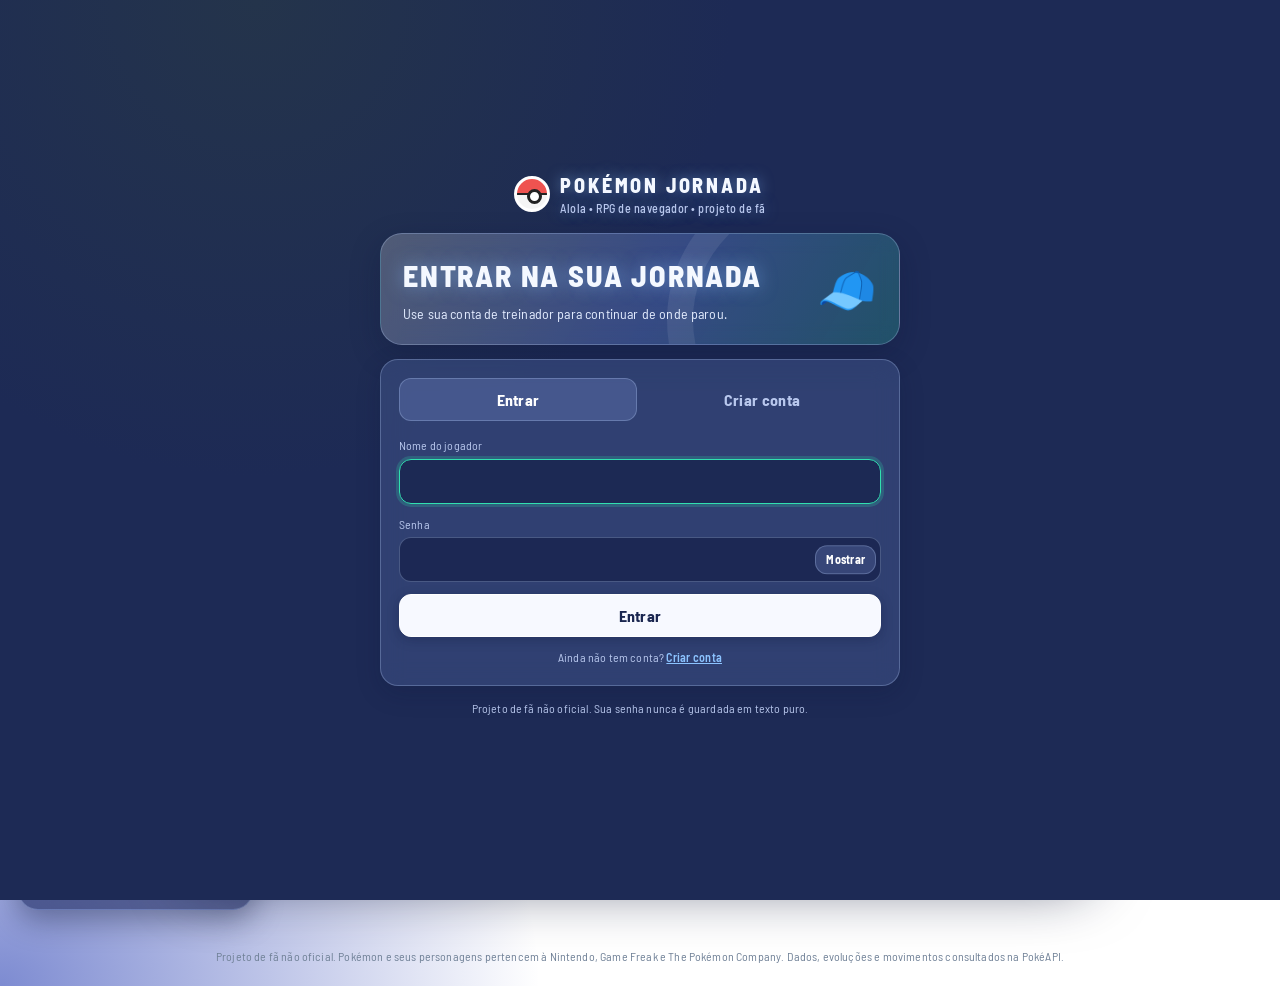
==== commit 821127cc: "Add files via upload" ====
--- a/index_evolucao_corrigido.html
+++ b/index_evolucao_corrigido.html
@@ -47,6 +47,7 @@
 @media(max-width:600px){.exploration-battle-actions{grid-template-columns:1fr}.explore-action{min-height:88px;padding:14px}.explore-action b{font-size:15px}.exploration-heading{align-items:flex-start}}
 
 </style>
+<link rel="stylesheet" href="account/account.css">
 </head>
 <body>
 <header>
@@ -84,15 +85,15 @@
 ];
 const starterNames={1:'Bulbasaur',4:'Charmander',7:'Squirtle',152:'Chikorita',155:'Cyndaquil',158:'Totodile',252:'Treecko',255:'Torchic',258:'Mudkip',387:'Turtwig',390:'Chimchar',393:'Piplup',495:'Snivy',498:'Tepig',501:'Oshawott',650:'Chespin',653:'Fennekin',656:'Froakie',722:'Rowlet',725:'Litten',728:'Popplio',810:'Grookey',813:'Scorbunny',816:'Sobble',906:'Sprigatito',909:'Fuecoco',912:'Quaxly'};
 const regionAreas=[
- ['Pallet Town','Route 1','Viridian Forest','Mt. Moon','Rock Tunnel','Seafoam Islands'],
- ['New Bark Town','Route 29','Ilex Forest','Union Cave','Whirl Islands','Ice Path'],
- ['Littleroot Town','Route 101','Petalburg Woods','Granite Cave','Fiery Path','Shoal Cave'],
- ['Twinleaf Town','Route 201','Eterna Forest','Wayward Cave','Mt. Coronet','Lake Valor'],
- ['Nuvema Town','Route 1','Pinwheel Forest','Chargestone Cave','Desert Resort','Dragonspiral Tower'],
- ['Vaniville Town','Route 2','Santalune Forest','Reflection Cave','Frost Cavern','Azure Bay'],
- ['Iki Town','Route 1','Verdant Cavern','Brooklet Hill','Wela Volcano','Mount Lanakila'],
- ['Postwick','Route 1','Slumbering Weald','Galar Mine','Motostoke Outskirts','Lake of Outrage'],
- ['Cabo Poco','South Province Area One','Tagtree Thicket','Alfornada Cavern','Asado Desert','Glaseado Mountain']
+ ['Pallet Town','Route 1','Viridian Forest','Mt. Moon','Rock Tunnel','Seafoam Islands','Power Plant','Pokémon Tower','Safari Zone','Celadon Garden','Fuchsia Marsh','Victory Road'],
+ ['New Bark Town','Route 29','Ilex Forest','Union Cave','Whirl Islands','Ice Path','National Park','Burned Tower','Sprout Tower','Lake of Rage','Goldenrod Radio Tower','Mt. Silver'],
+ ['Littleroot Town','Route 101','Petalburg Woods','Granite Cave','Fiery Path','Shoal Cave','New Mauville','Mt. Pyre','Safari Zone','Scorched Slab','Seafloor Cavern','Sky Pillar'],
+ ['Twinleaf Town','Route 201','Eterna Forest','Wayward Cave','Mt. Coronet','Lake Valor','Old Chateau','Fuego Ironworks','Great Marsh','Sendoff Spring','Iron Island','Snowpoint Temple'],
+ ['Nuvema Town','Route 1','Pinwheel Forest','Chargestone Cave','Desert Resort','Dragonspiral Tower','Celestial Tower','Lostlorn Forest','Relic Castle','Abundant Shrine','Mistralton Cave','Giant Chasm'],
+ ['Vaniville Town','Route 2','Santalune Forest','Reflection Cave','Frost Cavern','Azure Bay','Poké Ball Factory','Glittering Cave','Kalos Power Plant','Pokémon Village','Fairy Garden','Victory Road'],
+ ['Iki Town','Route 1','Verdant Cavern','Brooklet Hill','Wela Volcano','Mount Lanakila','Hau’oli Cemetery','Lush Jungle','Abandoned Thrifty Megamart','Blush Mountain','Poni Wilds','Ten Carat Hill'],
+ ['Postwick','Route 1','Slumbering Weald','Galar Mine','Motostoke Outskirts','Lake of Outrage','Glimwood Tangle','Stow-on-Side Ruins','Hammerlocke Hills','Giant’s Seat','Dusty Bowl','Watchtower Ruins'],
+ ['Cabo Poco','South Province Area One','Tagtree Thicket','Alfornada Cavern','Asado Desert','Glaseado Mountain','East Province Area Three','Zapapico','Socarrat Trail','Casseroya Lake','Dalizapa Passage','Area Zero']
 ];
 const areaLevels=[3,5,8,12,16,22];
 // Equipes fixas dos líderes/Kahunas, usando espécies oficiais dos jogos.
@@ -107,34 +108,55 @@
  [['gossifleur','eldegoss'],['goldeen','drednaw'],['ninetales','arcanine','centiskorch'],['hitmontop','pangoro','sirfetchd','machamp'],['weezing','mawile','togekiss','alcremie'],['barbaracle','shuckle','stonjourner','coalossal'],['scrafty','malamar','skuntank','obstagoon'],['gigalith','flygon','sandaconda','duraludon']],
  [['nymble','tarountula','teddiursa'],['petilil','smoliv','sudowoodo'],['wattrel','bellibolt','luxio','mismagius'],['veluza','wugtrio','crabominable'],['komala','dudunsparce','staraptor'],['mimikyu','banette','houndstone','toxtricity'],['farigiraf','gardevoir','espathra','florges'],['frosmoth','beartic','cetitan','altaria']]
 ];
-const gymLevels=[[8,9,11,13,16,19,22,26],[7,9,12,15,18,21,24,28],[8,10,13,16,19,22,25,29],[8,10,13,16,19,22,25,29],[8,10,13,16,19,22,25,29],[7,9,12,15,18,21,24,28],[9,12,15,18],[9,12,15,18,21,24,27,30],[9,11,14,17,20,23,26,30]];
+// Níveis mínimos planejados por rank. O nível real também considera a equipe do jogador.
+const gymLevels=[[14,20,26,32,38,44,50,56],[14,20,26,32,38,44,50,56],[14,20,26,32,38,44,50,56],[14,20,26,32,38,44,50,56],[14,20,26,32,38,44,50,56],[14,20,26,32,38,44,50,56],[18,26,34,42],[14,20,26,32,38,44,50,56],[14,20,26,32,38,44,50,56]];
+function gymReferenceLevel(){
+ const levels=(state.party||[]).map(mon=>Number(mon.level)||0).filter(level=>level>0).sort((a,b)=>b-a).slice(0,3);
+ if(!levels.length)return 10;
+ return Math.round(levels.reduce((sum,level)=>sum+level,0)/levels.length);
+}
+function gymChallengeLevelProfile(regionIndex,challengeIndex,teamSize){
+ // Progressão fixa por rank: o valor da tabela representa o nível do Pokémon mais forte (ace) do líder.
+ // Os demais Pokémon ficam alguns níveis abaixo, formando uma equipe com dificuldade gradual.
+ // Não há escala automática baseada no nível da equipe do jogador.
+ const floors=gymLevels[regionIndex]||gymLevels[0];
+ const base=Math.max(1,Math.min(100,Number(floors[challengeIndex])||14));
+ const count=Math.max(1,Number(teamSize)||1);
+ // Distribui os níveis em uma faixa de até 4 níveis abaixo do ace; equipes pequenas têm faixa menor.
+ const spread=Math.min(4,count-1);
+ const levels=Array.from({length:count},(_,i)=>Math.max(1,base-spread+Math.round((spread*i)/Math.max(1,count-1))));
+ return {base,levels,min:Math.min(...levels),max:Math.max(...levels),reference:null,floor:base};
+}
 // Ultra Beasts: IDs oficiais da Pokédex (Necrozma, Magearna e Marshadow não entram nesta lista).
 const ULTRA_BEAST_IDS=new Set([793,794,795,796,797,798,799,803,804,805,806]);
-function isUltraBeast(species){return ULTRA_BEAST_IDS.has(Number(species?.id));}
+function isUltraBeast(species){return ULTRA_BEAST_IDS.has(Number(typeof species==='object'?species?.id:species));}
 function withoutUltraBeasts(pool){return pool.filter(x=>!isUltraBeast(x));}
 async function pickWildSpecies(pool){
  const isAlola=regions[state.region]?.name==='Alola';
  const ultraPool=isAlola?pool.filter(isUltraBeast):[];
  // Uma chance de 0,2% por encontro em Alola; as demais regiões nunca sorteiam Ultra Beasts.
  if(ultraPool.length&&Math.random()<0.002)return ultraPool[Math.floor(Math.random()*ultraPool.length)];
- const commonPool=pool.filter(x=>x.basic&&!x.legendary&&!isUltraBeast(x));
+ const commonPool=pool.filter(x=>x.basic&&!x.legendary&&!x.mythical&&!isUltraBeast(x));
  if(!commonPool.length)throw Error('Nenhum Pokémon comum disponível nesta região');
- return pickForCurrentHabitat(commonPool);
+ state.recentWildSpecies=Array.isArray(state.recentWildSpecies)?state.recentWildSpecies:[];
+ const recent=new Set(state.recentWildSpecies.slice(-8)),diverse=commonPool.filter(x=>!recent.has(x.id));
+ const chosen=await pickForCurrentHabitat(diverse.length?diverse:commonPool);
+ state.recentWildSpecies.push(chosen.id);state.recentWildSpecies=state.recentWildSpecies.slice(-12);return chosen;
 }
 function scaledEncounterLevel(){let base=activeMon()?.level||5;if(base<=12)return Math.max(2,base-1);return Math.max(2,Math.min(34,Math.round(11+(base-12)*.567)))}
-function areaTypeBias(place){let x=(place||'').toLowerCase();if(/snow|ice|glaseado|lanakila/.test(x))return ['ice','steel'];if(/forest|woods|thicket|weald/.test(x))return ['grass','bug','poison','fairy'];if(/cave|mine|mount|mt\.?\s|coronet|cavern|tower|tunnel|rock/.test(x))return ['rock','ground','ghost','steel'];if(/desert|sand/.test(x))return ['ground','rock','fire'];if(/lake|sea|bay|brooklet|shore|island|water/.test(x))return ['water','ice'];if(/volcano|fiery/.test(x))return ['fire','rock'];return ['normal','flying','grass','bug','electric']}
-function areaCategory(place){let x=(place||'').toLowerCase();if(/forest|woods|thicket|weald/.test(x))return 'Floresta';if(/cave|mine|mt\.?\s|cavern|tunnel/.test(x))return 'Caverna';if(/desert|sand/.test(x))return 'Deserto';if(/lake|sea|bay|brooklet|shore|island|water/.test(x))return 'Área aquática';if(/snow|ice|glaseado|lanakila|mount|mountain/.test(x))return 'Montanha';if(/volcano|fiery/.test(x))return 'Área vulcânica';if(/route|province/.test(x))return 'Rota';return 'Cidade / área especial'}
+function areaTypeBias(place){let x=(place||'').toLowerCase();if(/snow|ice|glaseado|lanakila/.test(x))return ['ice','steel'];if(/power plant|new mauville|chargestone|zapapico/.test(x))return ['electric','steel'];if(/cemetery|tower|chateau|thrifty|pyre|ruins/.test(x))return ['ghost','dark','psychic'];if(/garden|flower|fairy/.test(x))return ['fairy','grass','bug'];if(/marsh|great marsh|wetland/.test(x))return ['poison','water','ground'];if(/dojo|battle|victory road/.test(x))return ['fighting','rock','steel'];if(/forest|woods|thicket|weald|jungle|trail/.test(x))return ['grass','bug','poison','fairy'];if(/cave|mine|mount|mt\.?\s|coronet|cavern|tunnel|rock|passage|chasm/.test(x))return ['rock','ground','ghost','steel'];if(/desert|sand/.test(x))return ['ground','rock','fire'];if(/lake|sea|bay|brooklet|shore|island|water|casseroya/.test(x))return ['water','ice'];if(/volcano|fiery|blush mountain/.test(x))return ['fire','rock'];if(/radio tower|factory/.test(x))return ['electric','steel','normal'];return ['normal','flying','grass','bug','electric']}
+function areaCategory(place){let x=(place||'').toLowerCase();if(/cemetery|tower|chateau|thrifty|pyre|ruins/.test(x))return 'Área assombrada / ruínas';if(/power plant|new mauville|chargestone|factory/.test(x))return 'Instalação elétrica';if(/garden|flower|fairy/.test(x))return 'Jardim';if(/marsh|great marsh/.test(x))return 'Pântano';if(/dojo|battle|victory road/.test(x))return 'Área de combate';if(/forest|woods|thicket|weald|jungle|trail/.test(x))return 'Floresta';if(/cave|mine|mt\.?\s|cavern|tunnel/.test(x))return 'Caverna';if(/desert|sand/.test(x))return 'Deserto';if(/lake|sea|bay|brooklet|shore|island|water/.test(x))return 'Área aquática';if(/snow|ice|glaseado|lanakila|mount|mountain/.test(x))return 'Montanha';if(/volcano|fiery/.test(x))return 'Área vulcânica';if(/route|province/.test(x))return 'Rota';return 'Cidade / área especial'}
 async function pickForCurrentHabitat(pool){let bias=areaTypeBias(state.location),sample=pool.slice().sort(()=>Math.random()-.5).slice(0,Math.min(28,pool.length));let scored=await Promise.all(sample.map(async x=>{try{let p=await getPokemon(x.id),types=p.types.map(t=>t.type.name),match=types.some(t=>bias.includes(t));return {...x,habitatWeight:match?4:1}}catch{return {...x,habitatWeight:1}}}));return weightedPick(scored,x=>Math.max(1,x.captureRate)*x.habitatWeight)}
 
 const rankNames=['Novato','Aprendiz','Treinador','Experiente','Veterano','Elite','Mestre','Lenda'];
-const emptyState=()=>({name:'Treinador',money:500,bag:{'poke-ball':10,'great-ball':3,'potion':5,'super-potion':2},party:[],pc:[],dex:{},wins:0,trainerWins:0,trainerLevel:1,trainerXP:0,rank:1,rankXP:0,region:0,location:'',started:false,travelUnlocked:false,participated:{},regionalWins:{},leagueWins:{},tournamentChampions:{},leagueChampions:{},challenges:{},quests:{firstCatch:false,firstWin:false,trainerWin:false},activePage:'home',activeBattle:null,history:[],caught:{},shinyDex:{},trainerAvatar:'red'});
+const emptyState=()=>({name:'Treinador',money:500,initialRegion:0,bag:{'poke-ball':10,'great-ball':3,'potion':5,'super-potion':2},party:[],pc:[],dex:{},wins:0,trainerWins:0,losses:0,trainerLevel:1,trainerXP:0,rank:1,rankXP:0,region:0,location:'',started:false,travelUnlocked:false,participated:{},regionalWins:{},leagueWins:{},tournamentChampions:{},leagueChampions:{},challenges:{},quests:{firstCatch:false,firstWin:false,trainerWin:false},activePage:'home',activeBattle:null,history:[],caught:{},shinyDex:{},recentWildSpecies:[],trainerAvatar:'red'});
 let state=emptyState(),speciesList=[],speciesCache=new Map(),pokemonCache=new Map(),moveCache=new Map(),chainCache=new Map(),dexLoading=false;
 const speciesMetaCache=new Map();
 function toast(msg){let host=$('#toastHost'),el=document.createElement('div');el.className='notice';el.textContent=msg;host.prepend(el);setTimeout(()=>el.remove(),2800)}
 function api(path){return fetch(/^https?:\/\//i.test(path)?path:API+path).then(r=>{if(!r.ok)throw Error('PokéAPI indisponível');return r.json()})}
 function save(silent=false){try{localStorage.setItem(SAVE,JSON.stringify({...state,activeBattle:null}));if(!silent)toast('Jornada salva neste navegador.')}catch(e){toast('Não foi possível salvar neste navegador.')}}
 function normalizeSavedMon(m){m.uid=m.uid||('m'+Math.random().toString(36).slice(2));m.speciesId=m.speciesId||m.id;m.xp=m.xp||0;m.friendship=m.friendship??70;m.types=m.types||[];m.stats=m.stats||{};m.moves=(m.moves||[]).map(x=>({...x,damageClass:x.damageClass||'physical',priority:x.priority||0,maxPp:x.maxPp||x.pp||10}));return m}
-function load(){try{let raw=localStorage.getItem(SAVE),legacy=false;if(!raw){raw=localStorage.getItem('pokemon_jornada_save_v1');legacy=!!raw}if(raw){let old=JSON.parse(raw);state={...emptyState(),...old};state.region=Math.max(0,Math.min(8,Number(state.region)||0));state.challenges=state.challenges||{};state.caught=state.caught||{};state.participated=state.participated||{};state.regionalWins=state.regionalWins||{};state.leagueWins=state.leagueWins||{};state.tournamentChampions=state.tournamentChampions||{};state.leagueChampions=state.leagueChampions||{};state.trainerLevel=state.trainerLevel||1;state.rank=state.rank||1;state.bag=state.bag||emptyState().bag;state.party=(state.party||[]).map(normalizeSavedMon);state.pc=(state.pc||[]).map(normalizeSavedMon);if(legacy){state.region=0;state.challenges[0]=Array.from({length:Math.min(8,(old.badges||[]).length)},(_,i)=>i);state.trainerWins=state.trainerWins||0;state.travelUnlocked=false;localStorage.setItem(SAVE,JSON.stringify({...state,activeBattle:null}))}state.activeBattle=null;}}catch(e){state=emptyState()}}
+function load(){try{let raw=localStorage.getItem(SAVE),legacy=false;if(!raw){raw=localStorage.getItem('pokemon_jornada_save_v1');legacy=!!raw}if(raw){let old=JSON.parse(raw);state={...emptyState(),...old};state.region=Math.max(0,Math.min(8,Number(state.region)||0));state.initialRegion=Math.max(0,Math.min(8,Number(old.initialRegion??state.region)||0));state.losses=Number(state.losses)||0;state.challenges=state.challenges||{};state.caught=state.caught||{};state.participated=state.participated||{};state.regionalWins=state.regionalWins||{};state.leagueWins=state.leagueWins||{};state.tournamentChampions=state.tournamentChampions||{};state.leagueChampions=state.leagueChampions||{};state.trainerLevel=state.trainerLevel||1;state.rank=state.rank||1;state.bag=state.bag||emptyState().bag;state.party=(state.party||[]).map(normalizeSavedMon);state.pc=(state.pc||[]).map(normalizeSavedMon);if(legacy){state.region=0;state.challenges[0]=Array.from({length:Math.min(8,(old.badges||[]).length)},(_,i)=>i);state.trainerWins=state.trainerWins||0;state.travelUnlocked=false;localStorage.setItem(SAVE,JSON.stringify({...state,activeBattle:null}))}state.activeBattle=null;}}catch(e){state=emptyState()}}
 function refreshTop(){$('#trainerName').textContent=state.name;$('#trainerLevel').textContent=state.trainerLevel;$('#trainerRank').textContent=rankNames[Math.min(7,state.rank-1)];$('#money').textContent=state.money;$('#partyCount').textContent=state.party.length+'/6';$('#badgeCount').textContent=challengeCount(state.region)+'/'+regions[state.region].challenges.length}
 function setPage(page){state.activePage=page;document.querySelectorAll('.nav button[data-page]').forEach(b=>b.classList.toggle('active',b.dataset.page===page));render()}
 document.querySelectorAll('.nav button[data-page]').forEach(b=>b.onclick=()=>setPage(b.dataset.page));
@@ -175,17 +197,17 @@
 function bagPage(){return hero('Mochila','Itens para capturar, recuperar e evoluir Pokémon.','🎒')+`<div class="panel"><div class="list">${Object.entries(state.bag).filter(x=>x[1]>0).map(([id,n])=>`<div class="challenge"><div><b>${itemName(id)}</b><div class="small muted">Quantidade: ${n}</div></div><button onclick="useItem('${id}')">Usar</button></div>`).join('')||'<div class="empty">Sua mochila está vazia.</div>'}</div></div>`}
 function questsPage(){let qs=[['firstCatch','Primeira captura','Capture seu primeiro Pokémon.',!!state.quests.firstCatch,40],['firstWin','Primeira vitória','Vença sua primeira batalha.',!!state.quests.firstWin,50],['trainerWin','Treinador em ascensão','Vença uma batalha contra treinador.',!!state.quests.trainerWin,100],['twoChallenges','Prova regional','Conclua dois desafios na região atual.',challengeCount(state.region)>=2,250],['firstTournament','Convite internacional','Participe pela primeira vez do torneio regional.',!!state.participated[state.region],300]];return hero('Missões da jornada','O Projeto Horizonte registra sua evolução como treinador e as descobertas feitas em cada região.','📜')+`<div class="panel"><div class="notice"><b>Projeto Horizonte — ${regions[state.region].name}</b><br><span class="small">O Professor Pokémon está reunindo dados sobre espécies, habitats e fenômenos regionais. Suas conquistas abrem novos capítulos da pesquisa.</span></div>${qs.map(([id,n,d,done,reward])=>{let claimed=!!state.quests.claimed?.[id];return `<div class="challenge"><div><b>${done?'✓ ':''}${n}</b><div class="small muted">${d}</div></div><div><span class="type">${claimed?'Resgatada':done?'+'+reward+' ₽':'Em andamento'}</span><br><button style="margin-top:6px" class="${done&&!claimed?'gold':'soft'}" onclick="claimQuest('${id}',${reward})" ${!done||claimed?'disabled':''}>${claimed?'Resgatada':done?'Resgatar':'Bloqueada'}</button></div></div>`}).join('')}</div>`}
 function rankPage(){let xpNeed=state.rank*160;return hero('Nível e rank','Seu nível representa a experiência geral; o rank mede suas conquistas contra treinadores.','🏅')+`<div class="panel"><div class="grid"><div class="card"><b>Nível de treinador</b><h2>${state.trainerLevel}</h2><p class="small muted">${state.trainerXP}/${state.trainerLevel*100} XP · ganha XP em todas as batalhas</p><div class="rankbar"><i style="width:${Math.min(100,state.trainerXP/(state.trainerLevel*100)*100)}%"></i></div></div><div class="card"><b>Rank ${state.rank} — ${rankNames[Math.min(7,state.rank-1)]}</b><p class="small muted">${state.rankXP}/${xpNeed} XP · somente vitórias contra treinadores e desafios</p><div class="rankbar"><i style="width:${Math.min(100,state.rankXP/xpNeed*100)}%"></i></div></div><div class="card"><b>Vitórias contra treinadores</b><h2>${state.trainerWins}</h2><small class="muted">Líderes, treinadores, torneios e Liga</small></div></div><p class="small muted">O nível é apenas um indicador de progresso geral. O rank é o único requisito para desbloquear desafios e missões competitivas.</p></div>`}
-function challengesPage(){let r=regions[state.region],won=state.challenges[state.region]||[],eligible=won.length>=2,leagueReady=won.length>=r.challenges.length;return hero('Desafios e competições de '+r.name,r.name==='Alola'?'Alola segue o sistema de provas insulares, Grandes Provas dos Kahunas e Cristais Z.':'Conquiste os desafios da região, dispute o torneio regional e alcance a Liga Pokémon.','🏆')+`<div class="panel"><div class="row"><h2>${r.name==='Alola'?'Provas e Grandes Provas':'Ginásios Pokémon'}</h2><span class="type">${won.length}/${r.challenges.length}</span></div><p class="small muted">Para desbloquear um desafio, alcance o rank exigido e vença o desafio anterior. Cada líder usa sua equipe oficial fixa e níveis definidos para a progressão regional.</p>${r.challenges.map((c,i)=>{let reqRank=1+Math.floor(i/2),prev=i===0||won.includes(i-1),unlocked=state.rank>=reqRank,done=won.includes(i);return `<div class="challenge ${!done&&!prev?'locked':''}"><div><b>${done?'✓ ':''}${c}</b><div class="small muted">${done?'Concluído':!prev?'Bloqueado: vença o desafio anterior':`Requisito: rank ${reqRank}`}</div></div><button class="${done?'soft':'gold'}" ${done||!prev||!unlocked?'disabled':''} onclick="startChallenge(${i})">${done?'Concluído':!unlocked?'Rank insuficiente':'Desafiar'}</button></div>`}).join('')}<div class="grid" style="margin-top:15px"><div class="card"><h3>Torneio regional</h3><p class="small muted">Requer dois desafios. Enfrente quatro adversários em sequência: as três primeiras fases têm dois Pokémon e a final tem três. Participar pela primeira vez libera viagens, mesmo que você não vença.</p><p class="small">${state.participated[state.region]?'Você já participou deste torneio.':'Ainda não participou.'}</p><button class="gold" onclick="startTournament()" ${!eligible?'disabled':''}>${state.participated[state.region]?'Disputar novamente':'Entrar no torneio'}</button></div><div class="card"><h3>Liga Pokémon</h3><p class="small muted">Requer todos os desafios da região. Vença seis adversários em sequência para se tornar campeão regional.</p><p class="small">${state.leagueChampions[state.region]?'Campeão desta região!':'Classificação: '+won.length+'/'+r.challenges.length}</p><button class="primary" onclick="startLeague()" ${!leagueReady?'disabled':''}>Entrar na Liga</button></div></div><p class="small muted" style="margin-top:12px">Recompensa regional: ${r.rewards}. A estrutura de Alola usa quatro Grandes Provas representativas; os demais jogos da franquia podem ter variações de formato.</p></div>`}
+function challengesPage(){let r=regions[state.region],won=state.challenges[state.region]||[],eligible=won.length>=2,leagueReady=won.length>=r.challenges.length;return hero('Desafios e competições de '+r.name,r.name==='Alola'?'Alola segue o sistema de provas insulares, Grandes Provas dos Kahunas e Cristais Z.':'Conquiste os desafios da região, dispute o torneio regional e alcance a Liga Pokémon.','🏆')+`<div class="panel"><div class="row"><h2>${r.name==='Alola'?'Provas e Grandes Provas':'Ginásios Pokémon'}</h2><span class="type">${won.length}/${r.challenges.length}</span></div><p class="small muted">Cada desafio é desbloqueado exclusivamente pelo rank do treinador. Não é necessário vencer outro ginásio para liberar o próximo. Os níveis dos líderes seguem uma progressão fixa por rank, sem escala automática pelo nível da sua equipe.</p>${r.challenges.map((c,i)=>{let reqRank=Math.min(8,i+1),unlocked=state.rank>=reqRank,done=won.includes(i),profile=gymChallengeLevelProfile(state.region,i,(gymTeams[state.region]?.[i]||[]).length||2);return `<div class="challenge ${!done&&!unlocked?'locked':''}"><div><b>${done?'✓ ':''}${c}</b><div class="small muted">${done?'Concluído':unlocked?'Disponível':'Bloqueado pelo rank '+reqRank} · Níveis previstos: ${profile.min}–${profile.max}</div></div><button class="${done?'soft':'gold'}" ${done||!unlocked?'disabled':''} onclick="startChallenge(${i})">${done?'Concluído':!unlocked?'Rank insuficiente':'Desafiar'}</button></div>`}).join('')}<div class="grid" style="margin-top:15px"><div class="card"><h3>Torneio regional</h3><p class="small muted">Requer dois desafios. Enfrente quatro adversários em sequência: as três primeiras fases têm dois Pokémon e a final tem três. Os níveis avançam por etapa de 17 a 23. Participar pela primeira vez libera viagens, mesmo que você não vença.</p><p class="small muted">Etapas: Oitavas (17–18) → Quartas (19–20) → Semifinal (21–22) → Final (22–23).</p><p class="small">${state.participated[state.region]?'Você já participou deste torneio.':'Ainda não participou.'}</p><button class="gold" onclick="startTournament()" ${!eligible?'disabled':''}>${state.participated[state.region]?'Disputar novamente':'Entrar no torneio'}</button></div><div class="card"><h3>Liga Pokémon</h3><p class="small muted">Requer todos os desafios da região. Vença seis adversários em sequência para se tornar campeão regional. Os níveis avançam gradualmente de 55 a 65.</p><p class="small muted">Etapas: Rodada de 32 (55–56) → Rodada de 16 (57–58) → Oitavas (59–60) → Quartas (61–62) → Semifinal (63–64) → Final (64–65).</p><p class="small">${state.leagueChampions[state.region]?'Campeão desta região!':'Classificação: '+won.length+'/'+r.challenges.length}</p><button class="primary" onclick="startLeague()" ${!leagueReady?'disabled':''}>Entrar na Liga</button></div></div><p class="small muted" style="margin-top:12px">Recompensa regional: ${r.rewards}. A estrutura de Alola usa quatro Grandes Provas representativas; os demais jogos da franquia podem ter variações de formato.</p></div>`}
 function claimQuest(id,reward){state.quests.claimed=state.quests.claimed||{};if(state.quests.claimed[id])return;let done=id==='firstCatch'?state.quests.firstCatch:id==='firstWin'?state.quests.firstWin:id==='trainerWin'?state.quests.trainerWin:id==='twoChallenges'?challengeCount(state.region)>=2:!!state.participated[state.region];if(!done)return;state.quests.claimed[id]=true;state.money+=reward;save(true);render();toast('Recompensa recebida: '+reward+' ₽!')}
 function profilePage(){return hero('Perfil e salvamento','Seu progresso é guardado localmente neste navegador. Exporte uma cópia para não perder sua jornada.','🧢')+`<div class="panel"><label class="small muted">Nome do treinador</label><input id="trainerNameInput" class="field" value="${esc(state.name)}" maxlength="22"><div class="wrap" style="margin-top:10px"><button class="primary" onclick="saveName()">Atualizar nome</button><button onclick="save()">Salvar agora</button><button onclick="exportSave()">Exportar save</button><label class="soft" style="padding:9px 12px;border-radius:10px;cursor:pointer">Importar save<input type="file" accept="application/json" style="display:none" onchange="importSave(event)"></label><button class="danger" onclick="resetGame()">Apagar progresso</button></div><p class="small muted">O jogo precisa de internet para consultar a PokéAPI, movimentos, sprites e evoluções. O salvamento fica no navegador deste dispositivo.</p></div>`}
 function challengeCount(region){return (state.challenges[region]||[]).length}
-function itemName(id){return ({'poke-ball':'Poké Bola','great-ball':'Great Ball','ultra-ball':'Ultra Ball',potion:'Poção','super-potion':'Super Poção','revive':'Reviver','fire-stone':'Pedra do Fogo','water-stone':'Pedra da Água','thunder-stone':'Pedra do Trovão','leaf-stone':'Pedra da Folha','moon-stone':'Pedra da Lua','ice-stone':'Pedra de Gelo','dusk-stone':'Pedra do Crepúsculo','shiny-stone':'Pedra do Brilho','dawn-stone':'Pedra do Amanhecer','sun-stone':'Pedra do Sol','oval-stone':'Pedra Oval','link-cable':'Cabo de Ligação'}[id]||cap(id))}
+function itemName(id){return ({'poke-ball':'Poké Bola','great-ball':'Great Ball','ultra-ball':'Ultra Ball',potion:'Poção','super-potion':'Super Poção','revive':'Reviver','fire-stone':'Pedra do Fogo','water-stone':'Pedra da Água','thunder-stone':'Pedra do Trovão','leaf-stone':'Pedra da Folha','moon-stone':'Pedra da Lua','ice-stone':'Pedra de Gelo','dusk-stone':'Pedra do Crepúsculo','shiny-stone':'Pedra do Brilho','dawn-stone':'Pedra do Amanhecer','sun-stone':'Pedra do Sol','oval-stone':'Pedra Oval','link-cable':'Cabo de Ligação','hyper-potion':'Hiper Poção','max-potion':'Poção Máxima','full-restore':'Restaurador Total','max-revive':'Reviver Máximo','kings-rock':'Pedra do Rei','metal-coat':'Revestimento Metálico','dragon-scale':'Escama de Dragão','upgrade':'Upgrade','dubious-disc':'Disco Suspeito','protector':'Protetor','reaper-cloth':'Pano Ceifador','electirizer':'Eletrizador','magmarizer':'Magmarizador','prism-scale':'Escama Prisma','sachet':'Sachê','whipped-dream':'Doce de Leite','razor-claw':'Garra Afiada','razor-fang':'Presa Afiada','deep-sea-tooth':'Dente do Mar Profundo','deep-sea-scale':'Escama do Mar Profundo','sweet-apple':'Maçã Doce','tart-apple':'Maçã Azeda','cracked-pot':'Vaso Rachado','chipped-pot':'Vaso Trincado','auspicious-armor':'Armadura Auspiciosa','malicious-armor':'Armadura Maliciosa','galarica-cuff':'Pulseira Galarica','galarica-wreath':'Coroa Galarica','black-augurite':'Auvorita Negra','peat-block':'Bloco de Turfa'}[id]||cap(id))}
 function xpNeeded(level){return Math.max(20,level*30)}
 function makeMon(p,level=5){let stats={};p.stats.forEach(s=>stats[s.stat.name]=s.base_stat);let max=Math.floor((2*stats.hp*level)/100)+level+10;return {uid:'m'+Math.random().toString(36).slice(2),id:p.id,name:p.name,level,xp:0,friendship:70,hp:max,maxHp:max,stats,types:p.types.map(t=>t.type.name),sprite:p.sprites.other?.['official-artwork']?.front_default||p.sprites.front_default,moves:[],speciesId:p.id}}
 async function getPokemon(id){let key=String(id).toLowerCase();if(pokemonCache.has(key))return pokemonCache.get(key);let p=await api('pokemon/'+id);pokemonCache.set(key,p);pokemonCache.set(String(p.id),p);pokemonCache.set(p.name,p);return p}
 async function getSpecies(id){if(speciesMetaCache.has(Number(id)))return speciesMetaCache.get(Number(id));let s=await api('pokemon-species/'+id);speciesMetaCache.set(Number(id),s);return s}
 async function getMove(name){if(moveCache.has(name))return moveCache.get(name);let m=await api('move/'+name);moveCache.set(name,m);return m}
-async function prepareMon(p,level=5){let mon=makeMon(p,level);let learn=[];for(let entry of p.moves){let details=entry.version_group_details.filter(v=>v.move_learn_method.name==='level-up');let selected=details.filter(v=>v.version_group.name==='scarlet-violet');if(!selected.length)selected=details.slice(-1);let versions=selected.filter(v=>v.level_learned_at<=level);if(versions.length)learn.push({name:entry.move.name,level:Math.max(...versions.map(v=>v.level_learned_at))})}learn.sort((a,b)=>a.level-b.level);let chosen=learn.slice(-4);mon.learnedMoveNames=learn.map(x=>x.name);for(let x of chosen){try{let m=await getMove(x.name);mon.moves.push({name:m.name,power:m.power||0,accuracy:m.accuracy||100,type:m.type.name,pp:m.pp,maxPp:m.pp,damageClass:m.damage_class.name,priority:m.priority||0})}catch(e){}}if(!mon.moves.length){let m=await getMove('tackle');mon.moves=[{name:m.name,power:m.power,accuracy:m.accuracy,type:m.type.name,pp:m.pp,maxPp:m.pp,damageClass:m.damage_class.name,priority:0}]}return mon}
+async function prepareMon(p,level=5){let mon=makeMon(p,level);let learn=[];for(let entry of p.moves){let details=entry.version_group_details.filter(v=>v.move_learn_method.name==='level-up');let selected=details.filter(v=>v.version_group.name==='scarlet-violet');if(!selected.length)selected=details.slice(-1);let versions=selected.filter(v=>v.level_learned_at<=level);if(versions.length)learn.push({name:entry.move.name,level:Math.max(...versions.map(v=>v.level_learned_at))})}learn.sort((a,b)=>a.level-b.level);let chosen=learn.slice(-4);mon.learnedMoveNames=learn.map(x=>x.name);for(let x of chosen){try{let m=await getMove(x.name);mon.moves.push({name:m.name,power:m.power||0,accuracy:m.accuracy||100,type:m.type.name,pp:m.pp,maxPp:m.pp,damageClass:m.damage_class.name,priority:m.priority||0})}catch(e){}}if(!mon.moves.length){let m=await getMove('tackle');mon.moves=[{name:m.name,power:m.power,accuracy:m.accuracy,type:m.type.name,pp:m.pp,maxPp:m.pp,damageClass:m.damage_class.name,priority:0}]}try{let speciesId=Number(p.species?.url?.match(/\/(\d+)\/$/)?.[1]||p.id),sp=await getSpecies(speciesId);mon.isLegendary=!!sp.is_legendary;mon.isMythical=!!sp.is_mythical}catch(e){}return mon}
 function recalcMon(mon,preserve=true){let old=mon.maxHp||1;let stats={};mon._baseStats?.forEach(x=>stats[x.stat.name]=x.base_stat);if(mon.stats)stats=mon.stats;let newMax=Math.floor((2*(stats.hp||45)*mon.level)/100)+mon.level+10;mon.maxHp=newMax;mon.hp=preserve?Math.min(newMax,Math.max(0,Math.round((mon.hp/old)*newMax))):newMax}
 async function startGame(){if(state.started&&state.party.length)return;showSetup()}
 function showSetup(){let selectedRegion=state.region,selectedStarter=null,chosenWild=false,held=null,regionalAttempts=0,regionalBusy=false,regionalWon=false,nationalChoice=null,nationalSpinUsed=false,nationalBusy=false;let root=$('#modalRoot');root.innerHTML=`<div class="modalback"><div class="modal"><div class="row"><div><h2>Escolha sua região inicial</h2><p class="muted">Você poderá viajar livremente depois de participar do seu primeiro torneio regional.</p></div></div><div class="region-grid" id="regionChoices">${regions.map((r,i)=>`<button class="region-card ${i===selectedRegion?'selected':''}" data-region="${i}"><h3>${r.symbol} ${r.name}</h3><span class="small muted">Pokédex #${r.lo}–${r.hi}</span></button>`).join('')}</div><h2 style="margin-top:18px">Escolha seu primeiro parceiro</h2><p class="small muted">Escolha um dos três iniciais oficiais, tente a roleta regional (5 tentativas completas) ou escolha qualquer Pokémon básico da Pokédex nacional e use sua única tentativa.</p><div class="starter-grid" id="starterChoices"></div><div class="panel" style="margin-top:12px"><div class="row"><b>Roleta aleatória da região</b><span class="small muted" id="rouletteChance">0/5 tentativas usadas</span></div><div class="roulette"><i id="rouletteBar"></i></div><p class="small muted" id="rouletteText">Sorteia um Pokémon básico da região. São 5 tentativas completas: todas podem ser usadas, mesmo depois de já ter conseguido um Pokémon. A chance depende da raridade.</p><div id="rouletteHeld" style="margin:10px 0"></div><button class="gold" id="spinWild">Girar roleta regional (5 restantes)</button></div><div class="panel" style="margin-top:12px"><b>Escolher qualquer Pokémon da Pokédex</b><p class="small muted">Pesquise pelo nome ou número. Só vale Pokémon básico, não lendário e não mítico. Depois de escolher, você terá uma única tentativa na roleta.</p><input class="field" id="nationalSearch" placeholder="Ex.: Eevee ou 133" autocomplete="off"><div class="list" id="nationalResults" style="margin-top:8px;max-height:180px;overflow:auto"><div class="small muted">Carregando Pokédex nacional...</div></div><p class="small muted" id="nationalStatus">Escolha uma espécie para verificar se ela é permitida.</p><button class="gold" id="spinNational" disabled>Girar tentativa única</button></div><div class="wrap" style="margin-top:12px"><button class="primary" id="confirmStart" disabled>Começar jornada</button></div></div></div>`;
@@ -200,16 +222,16 @@
 async function showNationalResults(){let q=$('#nationalSearch').value.trim().toLowerCase(),host=$('#nationalResults');try{let list=await ensureSpeciesList();let matches=list.filter(x=>(!q||x.name.includes(q)||String(x.id)===q)).slice(0,18);host.innerHTML=matches.map(x=>`<button class="dexitem" type="button" data-national="${x.id}"><img src="https://raw.githubusercontent.com/PokeAPI/sprites/master/sprites/pokemon/${x.id}.png"><span><b>#${String(x.id).padStart(4,'0')} ${cap(x.name)}</b><small>Verificar espécie</small></span></button>`).join('')||'<div class="small muted">Nenhum Pokémon encontrado.</div>';host.querySelectorAll('[data-national]').forEach(btn=>btn.onclick=async()=>{let id=Number(btn.dataset.national);nationalChoice=null;$('#spinNational').disabled=true;$('#nationalStatus').textContent='Verificando espécie...';try{let sp=await getSpecies(id);if(sp.evolves_from_species||sp.is_legendary||sp.is_mythical){$('#nationalStatus').textContent=cap(sp.name)+' não pode ser escolhido: precisa ser básico e não lendário/mítico.';return}if(nationalSpinUsed){$('#nationalStatus').textContent='Sua tentativa única já foi utilizada.';return}nationalChoice={id,name:sp.name,captureRate:sp.capture_rate};$('#nationalStatus').textContent=cap(sp.name)+' pode ser escolhido. Chance da roleta: '+Math.round(Math.max(.04,Math.min(.78,sp.capture_rate/255))*100)+'%. Você só pode girar uma vez.';$('#spinNational').disabled=false}catch(e){$('#nationalStatus').textContent='Não foi possível verificar este Pokémon. Tente novamente.'}})}catch(e){host.innerHTML='<div class="small muted">Não foi possível carregar a Pokédex. Verifique sua conexão.</div>'}}
 $('#nationalSearch').oninput=showNationalResults;showNationalResults();
 $('#spinNational').onclick=async()=>{if(!nationalChoice||nationalSpinUsed||nationalBusy)return;nationalBusy=true;nationalSpinUsed=true;let btn=$('#spinNational');btn.disabled=true;let pick=nationalChoice,chance=Math.max(.04,Math.min(.78,pick.captureRate/255));$('#nationalStatus').textContent='A roleta está girando para '+cap(pick.name)+'...';await new Promise(r=>setTimeout(r,900));if(Math.random()<chance){setHeld(pick.id,cap(pick.name),'Conseguido na tentativa única!');$('#nationalStatus').textContent='Você conseguiu '+cap(pick.name)+'! Confirme para começar.'}else{$('#nationalStatus').textContent='A roleta não foi favorável. Sua tentativa única foi usada; você ainda pode escolher um inicial ou tentar a roleta regional.'}btn.textContent='Tentativa utilizada';nationalBusy=false};
-$('#confirmStart').onclick=async()=>{if(!selectedStarter)return;try{let p=await getPokemon(selectedStarter),m=await prepareMon(p,5);state=emptyState();state.region=selectedRegion;state.location=regionAreas[selectedRegion][0];state.party=[m];state.starterId=m.id;state.dex=state.dex||{};state.caught=state.caught||{};state.dex[m.id]=true;state.caught[m.id]=true;state.started=true;state.name=state.name||'Treinador';save(true);root.innerHTML='';toast(chosenWild?'Sua jornada começou com o Pokémon conseguido na roleta!':'Sua jornada começou!');setPage('home')}catch(e){console.error('Erro ao iniciar a jornada:',e);toast('Não foi possível preparar o Pokémon inicial ('+(e&&e.message?e.message:'erro desconhecido')+'). Verifique a conexão com a internet e tente novamente.')}}}
+$('#confirmStart').onclick=async()=>{if(!selectedStarter)return;try{let p=await getPokemon(selectedStarter),m=await prepareMon(p,5);state=emptyState();state.region=selectedRegion;state.initialRegion=selectedRegion;state.location=regionAreas[selectedRegion][0];state.party=[m];state.starterId=m.id;state.dex=state.dex||{};state.caught=state.caught||{};state.dex[m.id]=true;state.caught[m.id]=true;state.started=true;state.name=state.name||'Treinador';save(true);root.innerHTML='';toast(chosenWild?'Sua jornada começou com o Pokémon conseguido na roleta!':'Sua jornada começou!');setPage('home')}catch(e){console.error('Erro ao iniciar a jornada:',e);toast('Não foi possível preparar o Pokémon inicial ('+(e&&e.message?e.message:'erro desconhecido')+'). Verifique a conexão com a internet e tente novamente.')}}}
 async function ensureSpeciesList(){if(!speciesList.length){let d=await api('pokemon-species?limit=2000');speciesList=d.results.map(x=>({id:Number(x.url.match(/\/(\d+)\/?$/)?.[1]),name:x.name})).filter(x=>x.id).sort((a,b)=>a.id-b.id)}return speciesList}
-async function getRegionalSpecies(regionIndex){let r=regions[regionIndex],out=[];let list=await ensureSpeciesList();let relevant=list.filter(x=>x.id>=r.lo&&x.id<=r.hi);for(let i=0;i<relevant.length;i+=15){let batch=await Promise.all(relevant.slice(i,i+15).map(async(x)=>{try{let s=await getSpecies(x.id);return {id:x.id,name:s.name,basic:!s.evolves_from_species,legendary:s.is_legendary||s.is_mythical,captureRate:s.capture_rate,habitat:s.habitat?.name||'unknown'}}catch{return null}}));out.push(...batch.filter(Boolean))}return out}
+async function getRegionalSpecies(regionIndex){let r=regions[regionIndex],out=[];let list=await ensureSpeciesList();let relevant=list.filter(x=>x.id>=r.lo&&x.id<=r.hi);for(let i=0;i<relevant.length;i+=15){let batch=await Promise.all(relevant.slice(i,i+15).map(async(x)=>{try{let s=await getSpecies(x.id);return {id:x.id,name:s.name,basic:!s.evolves_from_species,legendary:s.is_legendary,mythical:s.is_mythical,captureRate:s.capture_rate,habitat:s.habitat?.name||'unknown'}}catch{return null}}));out.push(...batch.filter(Boolean))}return out}
 async function travel(place){state.location=place;state.quests.visitViridian=true;save(true);render();toast('Você chegou a '+place+'.')}
 function travelRegion(i){if(i!==state.region&&!state.travelUnlocked){toast('Participe de um torneio regional primeiro.');return}state.region=i;state.location=regionAreas[i][0];save(true);render();toast('Você viajou para '+regions[i].name+'!')}
 function weightedPick(items,weightFn){let total=items.reduce((s,x)=>s+Math.max(.001,weightFn(x)),0),r=Math.random()*total;for(let x of items){r-=Math.max(.001,weightFn(x));if(r<=0)return x}return items[items.length-1]}
 async function encounter(){if(!state.started){showSetup();return}if(state.activeBattle){toast('Você já está em uma batalha.');return}try{toast('Procurando Pokémon da região...');let pool=await getRegionalSpecies(state.region);let pick=await pickWildSpecies(pool);let p=await getPokemon(pick.id),level=wildLevel();let mon=await prepareMon(p,level);mon.speciesId=pick.id;state.activeBattle={kind:'wild',enemy:mon,enemyHp:mon.hp,turn:'player',log:`Um ${cap(mon.name)} selvagem apareceu!`,turnNumber:1};state.dex[mon.id]=true;setPage('battle');save(true)}catch(e){toast('Não foi possível encontrar Pokémon. Verifique a conexão com a PokéAPI.');console.error(e)}}
 function wildLevel(){return scaledEncounterLevel()}
 async function trainerBattle(){if(!state.started){showSetup();return}if(state.activeBattle)return;let level=scaledEncounterLevel();let regionPool=withoutUltraBeasts(await getRegionalSpecies(state.region)),pick=await pickForCurrentHabitat(regionPool.filter(x=>!x.legendary));let p=await getPokemon(pick.id),enemy=await prepareMon(p,level);state.activeBattle={kind:'trainer',enemy,trainerTeam:await makeTrainerTeam(level,2+Math.min(3,challengeCount(state.region)),pick.id),trainerIndex:0,enemyHp:enemy.hp,turn:'player',turnNumber:1,log:'Um treinador da região desafiou você!'};state.activeBattle.trainerTeam[0]=enemy;setPage('battle')}
-async function makeTrainerTeam(level,count,firstId){let pool=withoutUltraBeasts(await getRegionalSpecies(state.region)),valid=pool.filter(x=>!x.legendary);let team=[];for(let i=0;i<count;i++){let pick=i===0?{id:firstId}:weightedPick(valid,x=>Math.max(1,x.captureRate)*(x.basic?1:.2));let p=await getPokemon(pick.id),m=await prepareMon(p,level);team.push(m)}return team}
+async function makeTrainerTeam(level,count,firstId){let pool=withoutUltraBeasts(await getRegionalSpecies(state.region)),valid=pool.filter(x=>!x.legendary&&!x.mythical);let team=[];for(let i=0;i<count;i++){let pick=i===0?{id:firstId}:weightedPick(valid,x=>Math.max(1,x.captureRate)*(x.basic?1:.2));let p=await getPokemon(pick.id),m=await prepareMon(p,level);team.push(m)}return team}
 function activeMon(){
  const selected=state.activeBattle?.activePokemonUid;
  if(selected){const current=state.party.find(m=>m.uid===selected);if(current&&current.hp>0)return current;}
@@ -219,7 +241,7 @@
 function multiplier(moveType,defTypes){let mult=1;for(let t of defTypes)mult*=({normal:{rock:.5,ghost:0,steel:.5},fire:{fire:.5,water:.5,grass:2,ice:2,bug:2,rock:.5,dragon:.5,steel:2},water:{fire:2,water:.5,grass:.5,ground:2,rock:2,dragon:.5},electric:{water:2,electric:.5,grass:.5,ground:0,flying:2,dragon:.5},grass:{fire:.5,water:2,grass:.5,poison:.5,ground:2,flying:.5,bug:.5,rock:2,dragon:.5,steel:.5},ice:{fire:.5,water:.5,grass:2,ice:.5,ground:2,flying:2,dragon:2,steel:.5},fighting:{normal:2,ice:2,poison:.5,flying:.5,psychic:.5,bug:.5,rock:2,ghost:0,dark:2,steel:2,fairy:.5},poison:{grass:2,poison:.5,ground:.5,rock:.5,ghost:.5,steel:0,fairy:2},ground:{fire:2,electric:2,grass:.5,poison:2,flying:0,bug:.5,rock:2,steel:2},flying:{electric:.5,grass:2,fighting:2,bug:2,rock:.5,steel:.5},psychic:{fighting:2,poison:2,psychic:.5,dark:0,steel:.5},bug:{fire:.5,grass:2,fighting:.5,poison:.5,flying:.5,psychic:2,ghost:.5,dark:2,steel:.5,fairy:.5},rock:{fire:2,ice:2,fighting:.5,ground:.5,flying:2,bug:2,steel:.5},ghost:{normal:0,psychic:2,ghost:2,dark:.5},dragon:{dragon:2,steel:.5,fairy:0},dark:{fighting:.5,psychic:2,ghost:2,dark:.5,fairy:.5},steel:{fire:.5,water:.5,electric:.5,ice:2,rock:2,steel:.5,fairy:2},fairy:{fire:.5,fighting:2,poison:.5,dragon:2,dark:2,steel:.5}})[moveType]?.[t]??1;return mult}
 function damageCalc(attacker,defender,move){let physical=move.damageClass==='physical',a=attacker.stats[physical?'attack':'special-attack']||50,d=defender.stats[physical?'defense':'special-defense']||50;let stab=attacker.types.includes(move.type)?1.5:1,mult=multiplier(move.type,defender.types);if(!move.power)return {damage:0,mult,stab};let damage=Math.floor((((2*attacker.level/5+2)*move.power*a/Math.max(1,d))/50+2)*stab*mult*(.85+Math.random()*.15));return {damage:Math.max(1,damage),mult,stab}}
 async function playerMove(i){let b=state.activeBattle;if(!b||b.turn!=='player')return;let me=activeMon(),m=me.moves[i];if(!m||m.pp<=0)return;m.pp--;let msg='';if(Math.random()*100>m.accuracy){msg=`${cap(me.name)} usou ${cap(m.name)}, mas errou!`}else{let result=damageCalc(me,b.enemy,m);if(!m.power){msg=`${cap(me.name)} usou ${cap(m.name)}! O efeito de status foi simplificado nesta versão.`}else{b.enemyHp=Math.max(0,b.enemyHp-result.damage);msg=`${cap(me.name)} usou ${cap(m.name)} e causou ${result.damage} de dano.`;if(result.mult>1)msg+=' Foi super efetivo!';if(result.mult===0)msg+=' Não afetou o adversário.';else if(result.mult<1)msg+=' Não foi muito efetivo.'}}b.log=msg;if(b.enemyHp<=0){await finishOpponent();return}b.turn='enemy';renderBattle();await enemyTurn()}
-async function enemyTurn(){let b=state.activeBattle;if(!b)return;let me=activeMon();if(!me){renderBattle();return}let choices=b.enemy.moves.filter(m=>m.pp>0),m=choices[Math.floor(Math.random()*choices.length)]||b.enemy.moves[0];if(m.pp>0)m.pp--;let msg='';if(Math.random()*100>m.accuracy)msg=`${cap(b.enemy.name)} usou ${cap(m.name)}, mas errou!`;else{let result=damageCalc(b.enemy,me,m);if(b.kind==='wild'&&result.damage>0)result.damage=Math.max(1,Math.floor(result.damage*.6));if(!m.power)msg=`${cap(b.enemy.name)} usou ${cap(m.name)}!`;else{me.hp=Math.max(0,me.hp-result.damage);msg=`${cap(b.enemy.name)} usou ${cap(m.name)} e causou ${result.damage} de dano.`;if(result.mult>1)msg+=' Foi super efetivo!';if(result.mult===0)msg+=' Não teve efeito.'}}b.log+=' '+msg;if(me.hp<=0){let next=state.party.find(x=>x.hp>0);if(next){b.log+=' Você precisa escolher outro Pokémon.';b.turn='switch'}else{b.log+=' Sua equipe foi derrotada.';state.activeBattle=null;toast('Sua equipe foi derrotada. Vá a um Centro Pokémon.');save(true);setPage('battle');return}}else{b.turn='player';b.turnNumber=(b.turnNumber||1)+1}save(true);renderBattle()}
+async function enemyTurn(){let b=state.activeBattle;if(!b)return;let me=activeMon();if(!me){renderBattle();return}let choices=b.enemy.moves.filter(m=>m.pp>0),m=choices[Math.floor(Math.random()*choices.length)]||b.enemy.moves[0];if(m.pp>0)m.pp--;let msg='';if(Math.random()*100>m.accuracy)msg=`${cap(b.enemy.name)} usou ${cap(m.name)}, mas errou!`;else{let result=damageCalc(b.enemy,me,m);if(b.kind==='wild'&&result.damage>0)result.damage=Math.max(1,Math.floor(result.damage*.6));if(!m.power)msg=`${cap(b.enemy.name)} usou ${cap(m.name)}!`;else{me.hp=Math.max(0,me.hp-result.damage);msg=`${cap(b.enemy.name)} usou ${cap(m.name)} e causou ${result.damage} de dano.`;if(result.mult>1)msg+=' Foi super efetivo!';if(result.mult===0)msg+=' Não teve efeito.'}}b.log+=' '+msg;if(me.hp<=0){let next=state.party.find(x=>x.hp>0);if(next){b.log+=' Você precisa escolher outro Pokémon.';b.turn='switch'}else{b.log+=' Sua equipe foi derrotada.';state.losses=(state.losses||0)+1;state.activeBattle=null;toast('Sua equipe foi derrotada. Vá a um Centro Pokémon.');save(true);setPage('battle');return}}else{b.turn='player';b.turnNumber=(b.turnNumber||1)+1}save(true);renderBattle()}
 async function finishOpponent(){let b=state.activeBattle,defeated=b.enemy;let xp=Math.max(8,Math.floor(defeated.level*12));let recipients=state.party.filter(m=>m.hp>0);for(let m of recipients){m.friendship=Math.min(255,(m.friendship||70)+1);await gainPokemonXP(m,xp)}if(b.kind==='wild'){gainTrainerXP(18,false);state.wins++;state.money+=15;b.log=`${cap(defeated.name)} foi derrotado. Sua equipe recebeu experiência.`;state.activeBattle=null;state.quests.firstWin=true;save(true);render();toast('Vitória contra Pokémon selvagem!');return}
 if(b.trainerTeam&&b.trainerIndex+1<b.trainerTeam.length){b.trainerIndex++;b.enemy=b.trainerTeam[b.trainerIndex];b.enemyHp=b.enemy.hp;b.turn='player';b.turnNumber++;b.log=`O adversário enviou ${cap(b.enemy.name)}!`;renderBattle();return}
 await completeTrainerBattle(b)}
@@ -239,19 +261,34 @@
 function moveParty(i,dir){let j=i+dir;if(j<0||j>=state.party.length)return;[state.party[i],state.party[j]]=[state.party[j],state.party[i]];save(true);render()}
 function withdraw(i){if(state.party.length>=6)return;state.party.push(state.pc.splice(i,1)[0]);save(true);render()}
 function buy(id,cost){if(state.money<cost){toast('Dinheiro insuficiente.');return}state.money-=cost;state.bag[id]=(state.bag[id]||0)+1;save(true);render();toast(itemName(id)+' comprado!')}
-function shopPage(){return hero('Loja Pokémon','Abasteça sua mochila antes de explorar. Poções ajudam a manter sua equipe de pé, e Poké Bolas permitem capturar novos parceiros.','🏪')+`<div class="panel" style="margin-bottom:12px"><div class="row"><div><b>Seu saldo</b><div class="small muted">O dinheiro é recebido em batalhas e missões.</div></div><span class="badge">${state.money} ₽</span></div></div><div class="grid">${[['poke-ball',100],['great-ball',300],['ultra-ball',800],['potion',150],['super-potion',400],['revive',700],['fire-stone',1200],['water-stone',1200],['thunder-stone',1200],['leaf-stone',1200],['moon-stone',1200],['ice-stone',1200],['dusk-stone',1200],['shiny-stone',1200],['dawn-stone',1200],['sun-stone',1200],['link-cable',1500]].map(([id,cost])=>`<div class="card"><h3>${itemName(id)}</h3><p class="muted small">Preço: ${cost} ₽</p><button onclick="buy('${id}',${cost})" ${state.money<cost?'disabled':''}>Comprar</button></div>`).join('')}</div>`}
-function useItem(id){if(!state.bag[id])return;if(['potion','super-potion','revive'].includes(id)){let target=state.party.find(m=>id==='revive'?m.hp<=0:m.hp>0&&m.hp<m.maxHp);if(!target){toast('Nenhum Pokémon precisa deste item.');return}if(id==='revive')target.hp=Math.floor(target.maxHp/2);else target.hp=Math.min(target.maxHp,target.hp+(id==='potion'?20:50));state.bag[id]--;save(true);render();toast(itemName(id)+' utilizado!')}else if(id.endsWith('-stone')){showEvolutionItem(id)}else toast('Este item não pode ser usado aqui.')}
-function showEvolutionItem(item){let choices=state.party.map(m=>`<button class="dexitem" onclick="useEvolutionStone('${item}','${m.uid}')"><img src="${m.sprite}"><span><b>${cap(m.name)}</b><small>Nível ${m.level}</small></span></button>`).join('');$('#modalRoot').innerHTML=`<div class="modalback" onclick="if(event.target===this)closeModal()"><div class="modal"><div class="row"><h2>Usar ${itemName(item)}</h2><button onclick="closeModal()">✕</button></div><p class="small muted">Escolha um Pokémon. A evolução só acontece se a espécie aceitar esta pedra segundo os dados oficiais.</p><div class="list">${choices}</div></div></div>`}
+function shopPage(){return hero('Loja Pokémon','Abasteça sua mochila antes de explorar. Poções ajudam a manter sua equipe de pé, e Poké Bolas permitem capturar novos parceiros.','🏪')+`<div class="panel" style="margin-bottom:12px"><div class="row"><div><b>Seu saldo</b><div class="small muted">O dinheiro é recebido em batalhas e missões.</div></div><span class="badge">${state.money} ₽</span></div></div><div class="grid">${[['poke-ball',100],['great-ball',300],['ultra-ball',800],['potion',150],['super-potion',400],['hyper-potion',700],['max-potion',1200],['full-restore',1800],['revive',700],['max-revive',1600],['fire-stone',1200],['water-stone',1200],['thunder-stone',1200],['leaf-stone',1200],['moon-stone',1200],['ice-stone',1200],['dusk-stone',1200],['shiny-stone',1200],['dawn-stone',1200],['sun-stone',1200],['kings-rock',1400],['metal-coat',1400],['dragon-scale',1400],['upgrade',1400],['dubious-disc',1400],['protector',1400],['reaper-cloth',1400],['electirizer',1400],['magmarizer',1400],['prism-scale',1400],['sachet',1400],['whipped-dream',1400],['razor-claw',1400],['razor-fang',1400],['deep-sea-tooth',1400],['deep-sea-scale',1400],['sweet-apple',1400],['tart-apple',1400],['cracked-pot',1400],['chipped-pot',1400],['auspicious-armor',1400],['malicious-armor',1400],['galarica-cuff',1400],['galarica-wreath',1400],['black-augurite',1400],['peat-block',1400],['link-cable',1500]].map(([id,cost])=>`<div class="card"><h3>${itemName(id)}</h3><p class="muted small">Preço: ${cost} ₽</p><button onclick="buy('${id}',${cost})" ${state.money<cost?'disabled':''}>Comprar</button></div>`).join('')}</div>`}
+function useItem(id){if(!state.bag[id])return;const healing={potion:20,'super-potion':50,'hyper-potion':120,'max-potion':Infinity,'full-restore':Infinity};if(id==='revive'||id==='max-revive'){let target=state.party.find(m=>m.hp<=0);if(!target){toast('Nenhum Pokémon derrotado precisa deste item.');return}target.hp=id==='max-revive'?target.maxHp:Math.max(1,Math.floor(target.maxHp/2));if(id==='max-revive')target.status=null;}else if(Object.prototype.hasOwnProperty.call(healing,id)){let target=state.party.find(m=>m.hp>0&&(m.hp<m.maxHp||(id==='full-restore'&&m.status)));if(!target){toast('Nenhum Pokémon precisa deste item.');return}target.hp=Math.min(target.maxHp,target.hp+healing[id]);if(id==='full-restore'){target.status=null;target.sleepTurns=0;target.toxicCounter=0;}}else{showEvolutionItem(id);return}state.bag[id]--;save(true);render();toast(itemName(id)+' utilizado!')}
+async function showEvolutionItem(item){let choices=[];for(const m of state.party){try{const opts=await evolutionOptions(m);for(const o of opts){if(o.details.item?.name===item||o.details.held_item?.name===item)choices.push({mon:m,target:o.target});}}catch(e){}}let html=choices.map(x=>`<button class="dexitem" onclick="useEvolutionStone('${item}','${x.mon.uid}','${x.target}')"><img src="${x.mon.sprite}"><span><b>${cap(x.mon.name)} → ${cap(x.target)}</b><small>Nível ${x.mon.level}</small></span></button>`).join('');$('#modalRoot').innerHTML=`<div class="modalback" onclick="if(event.target===this)closeModal()"><div class="modal"><div class="row"><h2>${itemName(item)}</h2><button onclick="closeModal()">✕</button></div><p class="small muted">Evoluções compatíveis com este item.</p><div class="list">${html||'<div class="empty">Nenhum Pokémon da equipe pode evoluir com este item agora.</div>'}</div></div></div>`}
 async function evolutionOptions(mon){let sp=await getSpecies(mon.speciesId||mon.id),chain=await api(sp.evolution_chain.url);function find(node){if(node.species.name===sp.name)return node;for(let n of node.evolves_to){let x=find(n);if(x)return x}return null}let node=find(chain.chain);return (node?.evolves_to||[]).flatMap(next=>next.evolution_details.map(d=>({target:next.species.name,details:d})))}
 function evolutionRequirement(d){let bits=[];if(d.min_level)bits.push('nível '+d.min_level);if(d.item)bits.push('usar '+cap(d.item.name));if(d.held_item)bits.push('segurar '+cap(d.held_item.name));if(d.min_happiness)bits.push('amizade '+d.min_happiness);if(d.min_affection)bits.push('afeição '+d.min_affection);if(d.time_of_day)bits.push('período: '+d.time_of_day);if(d.location)bits.push('local: '+cap(d.location.name));if(d.known_move)bits.push('conhecer '+cap(d.known_move.name));if(d.known_move_type)bits.push('conhecer movimento do tipo '+cap(d.known_move_type.name));if(d.min_beauty)bits.push('beleza '+d.min_beauty);if(d.gender!==null&&d.gender!==undefined)bits.push(d.gender===1?'fêmea':'macho');if(d.trade_species)bits.push('troca com '+cap(d.trade_species.name));else if(d.trigger?.name==='trade')bits.push('troca (neste jogo: Cabo de Ligação)');if(d.party_species)bits.push('ter '+cap(d.party_species.name)+' na equipe');if(d.party_type)bits.push('ter Pokémon do tipo '+cap(d.party_type.name)+' na equipe');if(d.turn_upside_down)bits.push('virar o dispositivo de cabeça para baixo');if(d.needs_overworld_rain)bits.push('chuva no mundo');return bits.join(' + ')||cap(d.trigger?.name||'condição especial')}
 function evolutionCan(mon,d){if(d.min_level&&mon.level<d.min_level)return false;if(d.item)return (state.bag[d.item.name]||0)>0;if(d.trigger?.name==='level-up'&&!d.min_level&&d.min_happiness&&!mon.friendship)return false;if(d.min_happiness&&(mon.friendship||70)<d.min_happiness)return false;if(d.time_of_day)return false;if(d.location)return false;if(d.held_item)return false;if(d.trade_species||d.trigger?.name==='trade')return (state.bag['link-cable']||0)>0;if(d.min_beauty)return false;if(d.known_move&&!mon.moves.some(m=>m.name===d.known_move.name))return false;if(d.known_move_type&&!mon.moves.some(m=>m.type===d.known_move_type.name))return false;if(d.party_species&&!state.party.some(m=>m.speciesId===d.party_species.url.match(/\/(\d+)\/$/)?.[1]*1))return false;if(d.party_type&&!state.party.some(m=>m.types.includes(d.party_type.name)))return false;if(d.trigger?.name==='level-up'&&!d.min_level&&!d.min_happiness&&!d.min_beauty&&!d.known_move&&!d.known_move_type&&!d.location&&!d.held_item&&!d.time_of_day&&!d.party_species&&!d.party_type)return true;return false}
 async function showEvolution(uid){let mon=state.party.find(m=>m.uid===uid)||state.pc.find(m=>m.uid===uid);if(!mon)return;try{let opts=await evolutionOptions(mon);if(!opts.length){toast('Este Pokémon não possui evolução disponível.');return}let buttons=opts.map(o=>`<div class="challenge"><div><b>${cap(o.target)}</b><div class="small muted">${evolutionRequirement(o.details)}</div></div><button class="gold" onclick="evolve('${uid}','${o.target}',${JSON.stringify(o.details).replace(/"/g,'&quot;')})" ${evolutionCan(mon,o.details)?'':'disabled'}>Evoluir</button></div>`).join('');$('#modalRoot').innerHTML=`<div class="modalback" onclick="if(event.target===this)closeModal()"><div class="modal"><div class="row"><h2>Evolução de ${cap(mon.name)}</h2><button onclick="closeModal()">✕</button></div><p class="small muted">Requisitos informados pela cadeia oficial de evolução.</p>${buttons}<p class="small muted">Evoluções que exigem troca, horário, local específico, item equipado ou condições externas aparecem com o requisito, mas algumas dependem de sistemas adicionais ainda não implementados.</p></div></div>`}catch(e){toast('Não foi possível consultar a evolução.')}}
 async function checkLevelEvolution(mon){try{let opts=await evolutionOptions(mon);let ready=opts.find(o=>o.details.trigger?.name==='level-up'&&evolutionCan(mon,o.details));if(ready){toast(cap(mon.name)+' pode evoluir! Confira Minha equipe.')}}catch(e){}}
 async function evolve(uid,target,details){let mon=state.party.find(m=>m.uid===uid)||state.pc.find(m=>m.uid===uid);if(!mon)return;let opts=await evolutionOptions(mon),option=opts.find(o=>o.target===target);if(!option||!evolutionCan(mon,option.details)){toast('Requisitos de evolução não cumpridos.');return}if(option.details.item){let item=option.details.item.name;state.bag[item]=(state.bag[item]||0)-1}else if(option.details.trigger?.name==='trade'||option.details.trade_species){state.bag['link-cable']=(state.bag['link-cable']||0)-1}let p=await getPokemon(target),newMon=await prepareMon(p,mon.level);newMon.uid=mon.uid;newMon.xp=mon.xp;newMon.hp=Math.min(newMon.maxHp,Math.round(mon.hp/mon.maxHp*newMon.maxHp));let partyIndex=state.party.findIndex(x=>x.uid===uid),pcIndex=state.pc.findIndex(x=>x.uid===uid);if(partyIndex>=0)state.party[partyIndex]=newMon;else if(pcIndex>=0)state.pc[pcIndex]=newMon;state.dex[newMon.id]=true;state.caught[newMon.id]=true;closeModal();save(true);render();toast(cap(mon.name)+' evoluiu para '+cap(newMon.name)+'!')}
-function useEvolutionStone(item,uid){let mon=state.party.find(m=>m.uid===uid);if(!mon)return;showEvolution(uid).then(()=>toast('Confira se a pedra corresponde ao requisito de evolução.'))}
-async function startChallenge(index){if(state.activeBattle)return;let won=state.challenges[state.region]||[];if(won.includes(index)||index>0&&!won.includes(index-1))return;let reqRank=1+Math.floor(index/2);if(state.rank<reqRank){toast('Seu rank ainda não libera este desafio.');return}await startFixedGymBattle(index)}
-async function startFixedGymBattle(index){let roster=(gymTeams[state.region]?.[index]||[]).slice();let level=gymLevels[state.region]?.[index]||10;let leader=regions[state.region].challenges[index].split(' — ')[0];if(state.region===4&&index===0){let starter=state.starterId||state.party[0]?.speciesId,monkey=starter===495?'pansear':starter===498?'panpour':'pansage';roster=['lillipup',monkey];leader=starter===495?'Chili':starter===498?'Cress':'Cilan'}if(!roster.length){toast('Equipe oficial indisponível para este desafio.');return}let team=[];for(let slug of roster){try{team.push(await prepareMon(await getPokemon(slug),level))}catch(e){console.warn('Falha ao carregar Pokémon do líder:',slug,e)}}if(!team.length){toast('Não foi possível carregar a equipe oficial do líder.');return}team.forEach(mon=>state.dex[mon.id]=true);state.activeBattle={kind:'challenge',challengeIndex:index,leader,enemy:team[0],trainerTeam:team,trainerIndex:0,enemyHp:team[0].hp,turn:'player',turnNumber:1,log:leader+' enviou '+cap(team[0].name)+'!'};setPage('battle')}
-async function startMultiBattle(kind,index,level,count){let pool=withoutUltraBeasts(await getRegionalSpecies(state.region)),valid=pool.filter(x=>!x.legendary),team=[];for(let i=0;i<count;i++){let pick=weightedPick(valid,x=>Math.max(1,x.captureRate)*(x.basic?1:.18));team.push(await prepareMon(await getPokemon(pick.id),level))}state.activeBattle={kind,challengeIndex:index,enemy:team[0],trainerTeam:team,trainerIndex:0,enemyHp:team[0].hp,turn:'player',turnNumber:1,log:kind==='challenge'?'O líder do desafio enviou '+cap(team[0].name)+'!':kind==='tournament'?'O adversário do torneio enviou '+cap(team[0].name)+'!':'O adversário da Liga enviou '+cap(team[0].name)+'!'};setPage('battle')}
+async function useEvolutionStone(item,uid,target){let mon=state.party.find(m=>m.uid===uid)||state.pc.find(m=>m.uid===uid);if(!mon||!target)return;let opts=await evolutionOptions(mon),o=opts.find(x=>x.target===target&&(x.details.item?.name===item||x.details.held_item?.name===item));if(!o||!evolutionCan(mon,o.details)){toast('Este item não atende aos requisitos da evolução.');return}closeModal();await evolve(uid,target)}
+async function startChallenge(index){if(state.activeBattle)return;let won=state.challenges[state.region]||[];if(won.includes(index))return;let reqRank=Math.min(8,index+1);if(state.rank<reqRank){toast('Seu rank ainda não libera este desafio.');return}await startFixedGymBattle(index)}
+async function startFixedGymBattle(index){
+ let roster=(gymTeams[state.region]?.[index]||[]).slice();
+ let leader=regions[state.region].challenges[index].split(' — ')[0];
+ if(state.region===4&&index===0){let starter=state.starterId||state.party[0]?.speciesId,monkey=starter===495?'pansear':starter===498?'panpour':'pansage';roster=['lillipup',monkey];leader=starter===495?'Chili':starter===498?'Cress':'Cilan'}
+ if(!roster.length){toast('Equipe oficial indisponível para este desafio.');return}
+ const profile=gymChallengeLevelProfile(state.region,index,roster.length);
+ let team=[];
+ for(let i=0;i<roster.length;i++){
+  const slug=roster[i],level=profile.levels[i];
+  try{team.push(await prepareMon(await getPokemon(slug),level))}catch(e){console.warn('Falha ao carregar Pokémon do líder:',slug,e)}
+ }
+ if(!team.length){toast('Não foi possível carregar a equipe oficial do líder.');return}
+ team.forEach(mon=>state.dex[mon.id]=true);
+ state.activeBattle={kind:'challenge',challengeIndex:index,leader,enemy:team[0],trainerTeam:team,trainerIndex:0,enemyHp:team[0].hp,turn:'player',turnNumber:1,log:leader+' enviou '+cap(team[0].name)+'! (nível '+team[0].level+')'};
+ setPage('battle');
+}
+async function startMultiBattle(kind,index,level,count){let pool=withoutUltraBeasts(await getRegionalSpecies(state.region)),valid=pool.filter(x=>!x.legendary&&!x.mythical),team=[];for(let i=0;i<count;i++){let pick=weightedPick(valid,x=>Math.max(1,x.captureRate)*(x.basic?1:.18));team.push(await prepareMon(await getPokemon(pick.id),level))}state.activeBattle={kind,challengeIndex:index,enemy:team[0],trainerTeam:team,trainerIndex:0,enemyHp:team[0].hp,turn:'player',turnNumber:1,log:kind==='challenge'?'O líder do desafio enviou '+cap(team[0].name)+'!':kind==='tournament'?'O adversário do torneio enviou '+cap(team[0].name)+'!':'O adversário da Liga enviou '+cap(team[0].name)+'!'};setPage('battle')}
 function startTournament(){if(challengeCount(state.region)<2){toast('Você precisa vencer pelo menos dois desafios.');return}state.participated[state.region]=true;state.travelUnlocked=true;save(true);startBracketMatch('tournament',0)}
 function startLeague(){if(challengeCount(state.region)<regions[state.region].challenges.length){toast('Você precisa concluir todos os desafios desta região.');return}startBracketMatch('league',0)}
 async function startBracketMatch(kind,stage){await startMultiBattle(kind,stage,scaledEncounterLevel(),Math.min(6,3+Math.floor(stage/2)));state.activeBattle.stage=stage;state.activeBattle.bracketMax=kind==='tournament'?4:6}
@@ -301,7 +338,7 @@
    const pokemon=await getPokemon(mon.id||mon.name||mon.speciesId);
    const speciesId=Number(pokemon.species?.url?.match(/\/(\d+)\/$/)?.[1]||mon.speciesId||mon.id);
    const sp=await getSpecies(speciesId);
-   mon.speciesId=speciesId;
+   mon.speciesId=speciesId;mon.isLegendary=!!sp.is_legendary;mon.isMythical=!!sp.is_mythical;
    if(mon.gender==='Desconhecido'||!mon.gender)mon.gender=sp.gender_rate===-1?'Sem gênero':Math.random()*8<sp.gender_rate?'Fêmea':'Macho';
    mon.growthRate=sp.growth_rate?.name||mon.growthRate||'medium';
    if(!mon.baseExp)mon.baseExp=pokemon.base_experience||50;
@@ -311,8 +348,10 @@
  save(true)
 }
 function clockState(){
- const elapsed=Math.max(0,(Date.now()-state.clockStartedAt)/60000)%30;
- return {period:elapsed<20?'day':'night',minute:elapsed,remaining:Math.ceil((elapsed<20?20-elapsed:30-elapsed))};
+ // Ciclo global sincronizado pelo horário do servidor Supabase.
+ const now=window.PJAccount?.worldNow?.()||Date.now(),cycle=30*60*1000,elapsed=((now%cycle)+cycle)%cycle/60000;
+ const period=elapsed<20?'day':'night',boundary=period==='day'?20:30;
+ return {period,minute:elapsed,remaining:Math.max(1,Math.ceil(boundary-elapsed))};
 }
 function clockLabel(){let c=clockState();return (c.period==='day'?'☀️ Dia':'🌙 Noite')+' · '+c.remaining+' min'}
 function updateClock(){let el=$id('worldClockPill');if(el)el.textContent=clockLabel()}
@@ -371,10 +410,22 @@
 function ballRow(team,currentIndex=-1){
  return '<div class="team-balls">'+team.map((m,i)=>`<span class="party-ball ${(m.status==='sleep'||m.hp<=0)?'inactive':''} ${i===currentIndex?'current':''}" title="${esc(cap(m.name)+(m.status==='sleep'?' — Adormecido':m.hp<=0?' — Derrotado':''))}"><i></i></span>`).join('')+'</div>';
 }
+function competitionStageName(kind,stage){
+ const labels=kind==='tournament'
+  ? ['Oitavas de final','Quartas de final','Semifinal','Final']
+  : ['Rodada de 32','Rodada de 16','Oitavas de final','Quartas de final','Semifinal','Final'];
+ return labels[Math.max(0,Math.min(labels.length-1,Number(stage)||0))]||'Etapa '+((Number(stage)||0)+1);
+}
+function competitionStageLevels(kind,stage){
+ const regional=[[17,18],[19,20],[21,22],[22,23]];
+ const league=[[55,56],[57,58],[59,60],[61,62],[63,64],[64,65]];
+ const row=(kind==='tournament'?regional:league)[Math.max(0,Math.min((kind==='tournament'?regional:league).length-1,Number(stage)||0))];
+ return {min:row[0],max:row[1]};
+}
 function phaseName(b){
- if(b.kind==='tournament'){let labels=['1ª fase','2ª fase','3ª fase','Final'];return (labels[b.stage]||'Fase '+(b.stage+1))+' · adversário '+(b.stage+1)+'/4'}
- if(b.kind==='league')return 'Liga Pokémon · batalha '+((b.stage||0)+1)+'/6';
- return '';
+ if(b.kind!=='tournament'&&b.kind!=='league')return '';
+ const stage=Number(b.stage)||0,range=b.stageLevelRange||competitionStageLevels(b.kind,stage);
+ return competitionStageName(b.kind,stage)+' · etapa '+(stage+1)+'/'+(b.kind==='tournament'?4:6)+' · níveis '+range.min+'–'+range.max;
 }
 window.refreshTop=function(){
  originalRefreshTop();
@@ -384,7 +435,7 @@
 window.trainerBattle=async function(){
  if(!state.started){showSetup();return}if(state.activeBattle)return;
  try{
-  let level=scaledEncounterLevel(),pool=withoutUltraBeasts(await getRegionalSpecies(state.region)),pick=await pickForCurrentHabitat(pool.filter(x=>!x.legendary));
+  let level=scaledEncounterLevel(),pool=withoutUltraBeasts(await getRegionalSpecies(state.region)),pick=await pickForCurrentHabitat(pool.filter(x=>!x.legendary&&!x.mythical));
   let p=await getPokemon(pick.id),enemy=await prepareMon(p,level),count=Math.random()<.05?4:Math.random()<.36?3:2;
   let team=await makeTrainerTeam(level,count,pick.id);team[0]=enemy;
   let trainerName=trainerNames[Math.floor(Math.random()*trainerNames.length)];state.activeBattle={kind:'trainer',enemy,trainerTeam:team,trainerIndex:0,enemyHp:enemy.hp,turn:'player',turnNumber:1,trainerName,log:'O treinador '+trainerName+' desafiou você!'};
@@ -393,13 +444,13 @@
  }catch(e){console.error(e);toast('Não foi possível encontrar um treinador.')}
 };
 window.makeTrainerTeam=async function(level,count,firstId){
- let pool=withoutUltraBeasts(await getRegionalSpecies(state.region)),valid=pool.filter(x=>!x.legendary),team=[];
+ let pool=withoutUltraBeasts(await getRegionalSpecies(state.region)),valid=pool.filter(x=>!x.legendary&&!x.mythical),team=[];
  count=Math.max(2,Math.min(4,count));
  for(let i=0;i<count;i++){let pick=i===0?{id:firstId}:weightedPick(valid,x=>Math.max(1,x.captureRate)*(x.basic?1:.2));team.push(await prepareMon(await getPokemon(pick.id),level))}
  return team;
 };
 window.startMultiBattle=async function(kind,index,level,count){
- let pool=withoutUltraBeasts(await getRegionalSpecies(state.region)),valid=pool.filter(x=>!x.legendary),team=[];
+ let pool=withoutUltraBeasts(await getRegionalSpecies(state.region)),valid=pool.filter(x=>!x.legendary&&!x.mythical),team=[];
  count=Math.max(2,Math.min(4,count));
  for(let i=0;i<count;i++){let pick=weightedPick(valid,x=>Math.max(1,x.captureRate)*(x.basic?1:.2));team.push(await prepareMon(await getPokemon(pick.id),level))}
  const names=['Aline','Marcos','Yasmin','Pedro','Renata','Felipe','Joana','Miguel','Luana','Gustavo','Breno','Valentina'];
@@ -408,9 +459,25 @@
  setPage('battle');
 };
 window.startBracketMatch=async function(kind,stage){
- let count=kind==='tournament'?(stage===3?3:2):(Math.random()<.05?4:Math.random()<.4?3:2);
- await startMultiBattle(kind,stage,scaledEncounterLevel(),count);
- state.activeBattle.stage=stage;state.activeBattle.bracketMax=kind==='tournament'?4:6;
+ const count=kind==='tournament'?(stage===3?3:2):(Math.random()<.05?4:Math.random()<.4?3:2);
+ const range=competitionStageLevels(kind,stage);
+ // Reuse the existing opponent selection and trainer setup, then assign a fixed
+ // stage-based level to each selected species (never scale from the player's team).
+ await startMultiBattle(kind,stage,range.min,count);
+ const battle=state.activeBattle;
+ if(!battle?.trainerTeam?.length)return;
+ const originalTeam=battle.trainerTeam.slice(),leveledTeam=[];
+ for(let i=0;i<originalTeam.length;i++){
+  const old=originalTeam[i];
+  const level=count<=1?range.max:Math.round(range.min+(range.max-range.min)*(i/(count-1)));
+  try{leveledTeam.push(await prepareMon(await getPokemon(old.speciesId||old.id),level));}
+  catch(error){console.warn('Não foi possível ajustar o nível do Pokémon da competição:',old.name,error);leveledTeam.push(old);}
+ }
+ battle.trainerTeam=leveledTeam;
+ battle.enemy=leveledTeam[0];battle.enemyHp=battle.enemy.hp;battle.trainerIndex=0;
+ battle.stage=stage;battle.bracketMax=kind==='tournament'?4:6;
+ battle.stageLabel=competitionStageName(kind,stage);battle.stageLevelRange=range;
+ battle.log=(battle.trainerName||'O adversário')+' enviou '+cap(battle.enemy.name)+'! (Nv. '+battle.enemy.level+')';
  save(true);renderBattle();
 };
 window.renderBattle=function(){
@@ -474,7 +541,7 @@
  let recipients=state.party.filter(m=>m.hp>0);
  for(let m of recipients){m.friendship=Math.min(255,(m.friendship||70)+3);await gainPokemonXP(m,xp)}
  defeated.hp=0;
- if(b.kind==='wild'){gainTrainerXP(18,false);state.wins++;state.money+=15;b.log=cap(defeated.name)+' foi derrotado. Cada Pokémon saudável recebeu '+xp+' XP.';state.activeBattle=null;state.quests.firstWin=true;save(true);render();toast('Vitória contra Pokémon selvagem!');return}
+ if(b.kind==='wild'){gainTrainerXP(18,false);state.wins++;state.money+=15;b.log=cap(defeated.name)+' foi derrotado. Cada participante saudável recebeu '+xp+' XP.';state.activeBattle=null;state.quests.firstWin=true;save(true);render();toast('Vitória contra Pokémon selvagem!');return}
  if(b.trainerTeam&&b.trainerIndex+1<b.trainerTeam.length){
   b.trainerIndex++;b.enemy=b.trainerTeam[b.trainerIndex];b.enemyHp=b.enemy.hp;b.turn='player';b.turnNumber++;
   b.log=(b.trainerName||b.leader||'O adversário')+' enviou '+cap(b.enemy.name)+'!';renderBattle();return;
@@ -505,7 +572,7 @@
  else if(!m.power)msg=`${cap(b.enemy.name)} usou ${cap(m.name)}!`;
  else{let result=damageCalc(b.enemy,me,m);if(b.kind==='wild'&&result.damage>0)result.damage=Math.max(1,Math.floor(result.damage*.6));me.hp=Math.max(0,me.hp-result.damage);msg=`${cap(b.enemy.name)} usou ${cap(m.name)} e causou ${result.damage} de dano.`;if(result.mult>1)msg+=' Foi super efetivo!';if(result.mult===0)msg+=' Não teve efeito.'}}
  b.log+=' '+msg;
- if(me.hp<=0){let next=state.party.find(x=>x.hp>0);if(next){b.log+=' Você precisa escolher outro Pokémon.';b.turn='switch'}else{b.log+=' Sua equipe foi derrotada.';state.activeBattle=null;toast('Sua equipe foi derrotada. Vá a um Centro Pokémon.');save(true);setPage('battle');return}}
+ if(me.hp<=0){let next=state.party.find(x=>x.hp>0);if(next){b.log+=' Você precisa escolher outro Pokémon.';b.turn='switch'}else{b.log+=' Sua equipe foi derrotada.';state.losses=(state.losses||0)+1;state.activeBattle=null;toast('Sua equipe foi derrotada. Vá a um Centro Pokémon.');save(true);setPage('battle');return}}
  else{b.turn='player';b.turnNumber=(b.turnNumber||1)+1}
  save(true);renderBattle();
 };
@@ -515,7 +582,7 @@
  if(d.min_beauty)bits.push('beleza '+d.min_beauty);
  if(d.gender!==null&&d.gender!==undefined)bits.push(d.gender===1?'fêmea':'macho');
  if(d.relative_physical_stats!==null&&d.relative_physical_stats!==undefined)bits.push(d.relative_physical_stats===1?'Ataque maior que Defesa':d.relative_physical_stats===-1?'Defesa maior que Ataque':'Ataque igual à Defesa');
- if(d.time_of_day)bits.push('período: '+(d.time_of_day==='day'?'dia':d.time_of_day==='dusk'?'noite (Crepúsculo no ciclo do jogo)':'noite'));
+ if(d.time_of_day)bits.push('período: '+(d.time_of_day==='day'?'dia':'noite'));
  if(d.item)bits.push('usar '+cap(d.item.name));if(d.held_item)bits.push('segurar '+cap(d.held_item.name));
  if(d.known_move)bits.push('conhecer '+cap(d.known_move.name));if(d.known_move_type)bits.push('movimento do tipo '+cap(d.known_move_type.name));
  if(d.trade_species)bits.push('troca com '+cap(d.trade_species.name));else if(d.trigger?.name==='trade')bits.push('troca (Cabo de Ligação)');
@@ -538,10 +605,10 @@
  const node=find(chain.chain);
  let opts=(node?.evolves_to||[]).flatMap(next=>(next.evolution_details||[]).map(d=>({target:next.species.name,details:{...d}})));
  const currentSpecies=sp.name;
- const ability=String(mon.ability||'').toLowerCase().replace(/\s+/g,'-');
  if(currentSpecies==='rockruff'){
-  // Own Tempo só leva à forma Crepúsculo; as demais habilidades levam às formas diurna/noturna.
-  opts=opts.filter(o=>ability==='own-tempo'?o.details.time_of_day==='dusk':o.details.time_of_day!=='dusk');
+  // Rockruff tem somente duas evoluções neste jogo: Meio-dia (dia) e Meia-noite (noite).
+  // A forma Crepúsculo e qualquer requisito de habilidade ficam desativados.
+  opts=opts.filter(o=>o.details.time_of_day!=='dusk');
  }
  opts.forEach(o=>{
   if(o.details.min_happiness)o.details.min_happiness=160;
@@ -562,14 +629,12 @@
  }
  if(d.time_of_day){
   let required=d.time_of_day;
-  const ability=String(mon.ability||'').toLowerCase().replace(/\s+/g,'-');
   const isRockruff=Number(mon.speciesId||mon.id)===744||String(mon.name).toLowerCase()==='rockruff';
-  if(required==='dusk'&&isRockruff){if(ability!=='own-tempo')return false;required='night'}
-  if(isRockruff&&ability==='own-tempo'&&required!=='night')return false;
+  if(isRockruff&&required==='dusk')return false;
   if(clockState().period!==required)return false;
  }
  if(d.item)return (state.bag[d.item.name]||0)>0;
- if(d.held_item)return false;
+ if(d.held_item&&!(state.bag[d.held_item.name]||0))return false;
  if(d.trade_species||d.trigger?.name==='trade')return (state.bag['link-cable']||0)>0;
  if(d.min_affection)return false;
  if(d.known_move&&!mon.moves.some(m=>m.name===d.known_move.name))return false;
@@ -580,17 +645,15 @@
  if(d.trigger?.name==='level-up')return true;
  return false;
 };
-window.evolve=async function(uid,target){
+window.evolve=async function(uid,target,timeOfDay){
  let mon=state.party.find(m=>m.uid===uid)||state.pc.find(m=>m.uid===uid);if(!mon)return;
- let opts=await evolutionOptions(mon),option=opts.find(o=>o.target===target);if(!option||!evolutionCan(mon,option.details)){toast('Requisitos de evolução não cumpridos.');return}
- if(option.details.item){let item=option.details.item.name;state.bag[item]=(state.bag[item]||0)-1}else if(option.details.trigger?.name==='trade'||option.details.trade_species)state.bag['link-cable']=(state.bag['link-cable']||0)-1;
+ let opts=await evolutionOptions(mon),option=opts.find(o=>o.target===target&&(!timeOfDay||o.details.time_of_day===timeOfDay));if(!option||!evolutionCan(mon,option.details)){toast('Requisitos de evolução não cumpridos.');return}
+ if(option.details.item){let item=option.details.item.name;state.bag[item]=(state.bag[item]||0)-1}if(option.details.held_item){let item=option.details.held_item.name;state.bag[item]=(state.bag[item]||0)-1}if(option.details.trigger?.name==='trade'||option.details.trade_species)state.bag['link-cable']=(state.bag['link-cable']||0)-1;
  let formSlug=target;
- const currentAbility=String(mon.ability||'').toLowerCase().replace(/\s+/g,'-');
  const isRockruff=Number(mon.speciesId||mon.id)===744||String(mon.name).toLowerCase()==='rockruff';
  if(mon.name==='koffing'&&target==='weezing'&&state.region===7)formSlug='weezing-galar';
  if(isRockruff&&target==='lycanroc'){
-  if(option.details.time_of_day==='dusk'&&currentAbility==='own-tempo')formSlug='lycanroc-dusk';
-  else if(option.details.time_of_day==='day')formSlug='lycanroc-midday';
+  if(option.details.time_of_day==='day')formSlug='lycanroc-midday';
   else if(option.details.time_of_day==='night')formSlug='lycanroc-midnight';
  }
  let p;try{p=await getPokemon(formSlug)}catch(e){p=await getPokemon(target)}
@@ -600,7 +663,7 @@
  next.forgottenMoves=(mon.forgottenMoves||[]).map(move=>({...move}));
  next.learnedMoveNames=[...(mon.learnedMoveNames||[])];
  try{let baseSp=await getSpecies(target);next.speciesId=baseSp.id}catch(e){next.speciesId=mon.speciesId||mon.id}
- if(formSlug!==target)next.formName=formSlug==='weezing-galar'?'Forma de Galar':formSlug==='lycanroc-midday'?'Forma Meio-dia':formSlug==='lycanroc-midnight'?'Forma Meia-noite':'Forma Crepúsculo';
+ if(formSlug!==target)next.formName=formSlug==='weezing-galar'?'Forma de Galar':formSlug==='lycanroc-midday'?'Forma Meio-dia':formSlug==='lycanroc-midnight'?'Forma Meia-noite':'';
  if(target==='maushold')next.formName='Família de '+(mon.familyCount||3)+' integrantes';
  let pi=state.party.findIndex(x=>x.uid===uid),ci=state.pc.findIndex(x=>x.uid===uid);if(pi>=0)state.party[pi]=next;else if(ci>=0)state.pc[ci]=next;
  state.dex[next.speciesId||next.id]=true;state.caught[next.speciesId||next.id]=true;state.history=state.history||[];state.history.push({type:'evolution',from:mon.name,to:next.name,at:Date.now()});save(true);render();toast(cap(mon.name)+' evoluiu para '+cap(next.name)+(next.formName?' ('+next.formName+')':'')+'!');
@@ -610,8 +673,8 @@
  try{
   let opts=await evolutionOptions(mon);if(!opts.length){toast('Este Pokémon não possui evolução disponível.');return}
   let c=clockState();
-  let buttons=opts.map(o=>{let ready=evolutionCan(mon,o.details),req=evolutionRequirement(o.details);if(o.target==='weezing'&&mon.name==='koffing'&&state.region===7)req+=' · evolução em Galar: Weezing de Galar';if(o.target==='lycanroc'&&mon.name==='rockruff'&&mon.ability==='own-tempo')req+=' · Own Tempo + período noturno: Lycanroc Crepúsculo';return `<div class="challenge"><div><b>${cap(o.target)}</b><div class="small muted">${req}</div></div><button class="${ready?'gold':'soft'}" onclick="evolve('${uid}','${o.target}')" ${ready?'':'disabled'}>Evoluir</button></div>`}).join('');
-  $id('modalRoot').innerHTML=`<div class="modalback" onclick="if(event.target===this)closeModal()"><div class="modal"><div class="row"><h2>Evolução de ${cap(mon.name)}</h2><button onclick="closeModal()">✕</button></div><p class="small muted">Amizade: ${mon.friendship||70}/255 · Beleza: ${mon.beauty||0}/255 · Gênero: ${mon.gender||'Desconhecido'} · Personalidade oculta: registrada</p><p class="small muted">Ciclo atual: ${c.period==='day'?'Dia':'Noite'} (${c.remaining} min restantes).</p>${buttons}<p class="small muted">O ciclo dura 20 minutos de dia e 10 minutos de noite. Alimentar Pokéblocks ou Poffins aumenta Beleza; batalhas e níveis aumentam Amizade.</p></div></div>`;
+  let buttons=opts.map(o=>{let ready=evolutionCan(mon,o.details),req=evolutionRequirement(o.details);if(o.target==='weezing'&&mon.name==='koffing'&&state.region===7)req+=' · evolução em Galar: Weezing de Galar';let label=o.target==='lycanroc'&&mon.name==='rockruff'?'Lycanroc '+(o.details.time_of_day==='day'?'Meio-dia':'Meia-noite'):cap(o.target);return `<div class="challenge"><div><b>${label}</b><div class="small muted">${req}</div></div><button class="${ready?'gold':'soft'}" onclick="evolve('${uid}','${o.target}','${o.details.time_of_day||''}')" ${ready?'':'disabled'}>Evoluir</button></div>`}).join('');
+  $id('modalRoot').innerHTML=`<div class="modalback" onclick="if(event.target===this)closeModal()"><div class="modal"><div class="row"><h2>Evolução de ${cap(mon.name)}</h2><button onclick="closeModal()">✕</button></div><p class="small muted">Amizade: ${mon.friendship||70}/255 · Beleza: ${mon.beauty||0}/255 · Gênero: ${mon.gender||'Desconhecido'} · Personalidade oculta: registrada</p><p class="small muted">Ciclo atual: ${c.period==='day'?'Dia':'Noite'} (${c.remaining} min restantes).</p>${buttons}<p class="small muted">O ciclo global dura 30 minutos: 20 de dia e 10 de noite. Alimentar Pokéblocks ou Poffins aumenta Beleza; batalhas e níveis aumentam Amizade.</p></div></div>`;
  }catch(e){console.error(e);toast('Não foi possível consultar a evolução.')}
 };
 window.evolvePokemon=window.evolve;
@@ -621,12 +684,19 @@
   let options=state.party.filter(m=>(m.beauty||0)<255);if(!options.length){toast('Nenhum Pokémon da equipe pode aumentar mais a Beleza.');return}
   let rows=options.map(m=>`<button class="dexitem" onclick="feedBeautyItem('${id}','${m.uid}')"><img src="${m.sprite}"><span><b>${cap(m.name)}</b><small>Beleza ${m.beauty||0}/255</small></span></button>`).join('');$id('modalRoot').innerHTML=`<div class="modalback" onclick="if(event.target===this)closeModal()"><div class="modal"><div class="row"><h2>Usar ${itemName(id)}</h2><button onclick="closeModal()">✕</button></div><p class="small muted">Escolha qual Pokémon receberá o item.</p><div class="list">${rows}</div></div></div>`;return;
  }
- if(['potion','super-potion','revive'].includes(id)){let target=state.party.find(m=>id==='revive'?m.hp<=0:m.hp>0&&m.hp<m.maxHp);if(!target){toast('Nenhum Pokémon precisa deste item.');return}if(id==='revive')target.hp=Math.floor(target.maxHp/2);else target.hp=Math.min(target.maxHp,target.hp+(id==='potion'?20:50));state.bag[id]--;save(true);render();toast(itemName(id)+' utilizado!')}
- else if(id.endsWith('-stone'))showEvolutionItem(id);else toast('Este item não pode ser usado aqui.');
+ const healing={potion:20,'super-potion':50,'hyper-potion':120,'max-potion':Infinity,'full-restore':Infinity};
+ if(id==='revive'||id==='max-revive'){
+  const target=state.party.find(m=>m.hp<=0);if(!target){toast('Nenhum Pokémon derrotado precisa deste item.');return}
+  target.hp=id==='max-revive'?target.maxHp:Math.max(1,Math.floor(target.maxHp/2));if(id==='max-revive')target.status=null;
+ }else if(Object.prototype.hasOwnProperty.call(healing,id)){
+  const target=state.party.find(m=>m.hp>0&&(m.hp<m.maxHp||(id==='full-restore'&&m.status)));if(!target){toast('Nenhum Pokémon precisa deste item.');return}
+  target.hp=Math.min(target.maxHp,target.hp+healing[id]);if(id==='full-restore'){target.status=null;target.sleepTurns=0;target.toxicCounter=0;}
+ }else{showEvolutionItem(id);return;}
+ state.bag[id]--;save(true);render();toast(itemName(id)+' utilizado!');
 };
 window.feedBeautyItem=function(id,uid){let mon=state.party.find(m=>m.uid===uid);if(!mon||!state.bag[id])return;let gain=id==='poffin'?50:35;mon.beauty=Math.min(255,(mon.beauty||0)+gain);state.bag[id]--;closeModal();save(true);render();toast(cap(mon.name)+' ganhou Beleza! ('+mon.beauty+'/255)')};
-window.itemName=function(id){return ({pokeblock:'Pokéblock',poffin:'Poffin','poke-ball':'Poké Bola','great-ball':'Great Ball','ultra-ball':'Ultra Ball',potion:'Poção','super-potion':'Super Poção',revive:'Reviver','fire-stone':'Pedra do Fogo','water-stone':'Pedra da Água','thunder-stone':'Pedra do Trovão','leaf-stone':'Pedra da Folha','moon-stone':'Pedra da Lua','ice-stone':'Pedra de Gelo','dusk-stone':'Pedra do Crepúsculo','shiny-stone':'Pedra do Brilho','dawn-stone':'Pedra do Amanhecer','sun-stone':'Pedra do Sol','oval-stone':'Pedra Oval','link-cable':'Cabo de Ligação'}[id]||cap(id))};
-window.shopPage=function(){return hero('Loja Pokémon','Abasteça sua mochila e prepare seus Pokémon.','🏪')+`<div class="panel" style="margin-bottom:12px"><div class="row"><div><b>Seu saldo</b><div class="small muted">Dinheiro recebido em batalhas e missões.</div></div><span class="badge">${state.money} ₽</span></div></div><div class="grid">${[['poke-ball',100],['great-ball',300],['ultra-ball',800],['potion',150],['super-potion',400],['revive',700],['fire-stone',1200],['water-stone',1200],['thunder-stone',1200],['leaf-stone',1200],['moon-stone',1200],['ice-stone',1200],['dusk-stone',1200],['shiny-stone',1200],['dawn-stone',1200],['sun-stone',1200],['link-cable',1500],['pokeblock',180],['poffin',250]].map(([id,cost])=>`<div class="card"><h3>${itemName(id)}</h3><p class="muted small">Preço: ${cost} ₽</p><button onclick="buy('${id}',${cost})" ${state.money<cost?'disabled':''}>Comprar</button></div>`).join('')}</div>`};
+window.itemName=function(id){return ({pokeblock:'Pokéblock',poffin:'Poffin','poke-ball':'Poké Bola','great-ball':'Great Ball','ultra-ball':'Ultra Ball',potion:'Poção','super-potion':'Super Poção',revive:'Reviver','fire-stone':'Pedra do Fogo','water-stone':'Pedra da Água','thunder-stone':'Pedra do Trovão','leaf-stone':'Pedra da Folha','moon-stone':'Pedra da Lua','ice-stone':'Pedra de Gelo','dusk-stone':'Pedra do Crepúsculo','shiny-stone':'Pedra do Brilho','dawn-stone':'Pedra do Amanhecer','sun-stone':'Pedra do Sol','oval-stone':'Pedra Oval','link-cable':'Cabo de Ligação','hyper-potion':'Hiper Poção','max-potion':'Poção Máxima','full-restore':'Restaurador Total','max-revive':'Reviver Máximo','kings-rock':'Pedra do Rei','metal-coat':'Revestimento Metálico','dragon-scale':'Escama de Dragão','upgrade':'Upgrade','dubious-disc':'Disco Suspeito','protector':'Protetor','reaper-cloth':'Pano Ceifador','electirizer':'Eletrizador','magmarizer':'Magmarizador','prism-scale':'Escama Prisma','sachet':'Sachê','whipped-dream':'Doce de Leite','razor-claw':'Garra Afiada','razor-fang':'Presa Afiada','deep-sea-tooth':'Dente do Mar Profundo','deep-sea-scale':'Escama do Mar Profundo','sweet-apple':'Maçã Doce','tart-apple':'Maçã Azeda','cracked-pot':'Vaso Rachado','chipped-pot':'Vaso Trincado','auspicious-armor':'Armadura Auspiciosa','malicious-armor':'Armadura Maliciosa','galarica-cuff':'Pulseira Galarica','galarica-wreath':'Coroa Galarica','black-augurite':'Auvorita Negra','peat-block':'Bloco de Turfa'}[id]||cap(id))};
+window.shopPage=function(){return hero('Loja Pokémon','Abasteça sua mochila e prepare seus Pokémon.','🏪')+`<div class="panel" style="margin-bottom:12px"><div class="row"><div><b>Seu saldo</b><div class="small muted">Dinheiro recebido em batalhas e missões.</div></div><span class="badge">${state.money} ₽</span></div></div><div class="grid">${[['poke-ball',100],['great-ball',300],['ultra-ball',800],['potion',150],['super-potion',400],['hyper-potion',700],['max-potion',1200],['full-restore',1800],['revive',700],['max-revive',1600],['fire-stone',1200],['water-stone',1200],['thunder-stone',1200],['leaf-stone',1200],['moon-stone',1200],['ice-stone',1200],['dusk-stone',1200],['shiny-stone',1200],['dawn-stone',1200],['sun-stone',1200],['kings-rock',1400],['metal-coat',1400],['dragon-scale',1400],['upgrade',1400],['dubious-disc',1400],['protector',1400],['reaper-cloth',1400],['electirizer',1400],['magmarizer',1400],['prism-scale',1400],['sachet',1400],['whipped-dream',1400],['razor-claw',1400],['razor-fang',1400],['deep-sea-tooth',1400],['deep-sea-scale',1400],['sweet-apple',1400],['tart-apple',1400],['cracked-pot',1400],['chipped-pot',1400],['auspicious-armor',1400],['malicious-armor',1400],['galarica-cuff',1400],['galarica-wreath',1400],['black-augurite',1400],['peat-block',1400],['link-cable',1500],['pokeblock',180],['poffin',250]].map(([id,cost])=>`<div class="card"><h3>${itemName(id)}</h3><p class="muted small">Preço: ${cost} ₽</p><button onclick="buy('${id}',${cost})" ${state.money<cost?'disabled':''}>Comprar</button></div>`).join('')}</div>`};
 window.partyPage=function(){
  return hero('Sua equipe Pokémon','Gerencie seus parceiros, consulte movimentos, evolua, envie ao PC ou libere Pokémon.','👥')+`<div class="panel"><div class="row"><h2>Equipe (${state.party.length}/6)</h2><button onclick="healParty()">Curar equipe</button></div><div class="list">${state.party.map((m,i)=>`${monCard(m,`<div class="wrap"><button onclick="moveParty(${i},-1)" ${i===0?'disabled':''}>↑</button><button onclick="moveParty(${i},1)" ${i===state.party.length-1?'disabled':''}>↓</button><button class="soft" onclick="showEvolution('${m.uid}')">Evolução</button><button onclick="sendToPC('${m.uid}')" ${state.pc.length>=100?'disabled':''}>Enviar ao PC</button><button class="danger" onclick="releasePokemon('${m.uid}')">Abandonar</button></div>`)}`).join('')||'<div class="empty">Sua equipe está vazia.</div>'}</div><p class="small muted">Amizade, Beleza, gênero e forma de personalidade são registrados individualmente. Você precisa manter pelo menos um Pokémon na equipe.</p></div>`;
 };
@@ -753,7 +823,7 @@
    else{let result=damageCalc(b.enemy,me,m);if(b.kind==='wild'&&result.damage>0)result.damage=Math.max(1,Math.floor(result.damage*.6));me.hp=Math.max(0,me.hp-result.damage);msg=cap(b.enemy.name)+' usou '+cap(m.name)+' e causou '+result.damage+' de dano.';if(result.mult>1)msg+=' Foi super efetivo!';if(result.mult===0)msg+=' Não teve efeito.'}
   }
   b.log+=' '+msg;
-  if(me.hp<=0){let next=state.party.find(x=>x.hp>0);if(next){b.log+=' Você precisa escolher outro Pokémon.';b.turn='switch';}else{b.log+=' Sua equipe foi derrotada.';state.activeBattle=null;toast('Sua equipe foi derrotada. Vá a um Centro Pokémon.');save(true);setPage('battle');return;}}
+  if(me.hp<=0){let next=state.party.find(x=>x.hp>0);if(next){b.log+=' Você precisa escolher outro Pokémon.';b.turn='switch';}else{b.log+=' Sua equipe foi derrotada.';state.losses=(state.losses||0)+1;state.activeBattle=null;toast('Sua equipe foi derrotada. Vá a um Centro Pokémon.');save(true);setPage('battle');return;}}
   else{b.turn='player';b.turnNumber=(b.turnNumber||1)+1;}
   save(true);renderBattle();
  }catch(e){
@@ -883,14 +953,14 @@
   ['Coal Badge.png','Forest Badge.png','Cobble Badge.png','Fen Badge.png','Relic Badge.png','Mine Badge.png','Icicle Badge.png','Beacon Badge.png'],
   ['Trio Badge.png','Basic Badge.png','Insect Badge.png','Bolt Badge.png','Quake Badge.png','Jet Badge.png','Freeze Badge.png','Legend Badge.png'],
   ['Bug Badge.png','Cliff Badge.png','Rumble Badge.png','Plant Badge.png','Voltage Badge.png','Fairy Badge XY.png','Psychic Badge.png','Iceberg Badge.png'],
-  [],
+  ['alola-1.png','alola-2.png','alola-3.png','alola-4.png'],
   ['Grass Badge.png','Water Badge.png','Fire Badge.png','Fighting Badge.png','GalarFairy Badge.png','Rock Badge.png','Dark Badge.png','Dragon Badge.png'],
   ['Badges of Paldea Bug Badge.jpg','Badges of Paldea Grass Badge.jpg','Badges of Paldea Electric Badge.jpg','Badges of Paldea Water Badge.jpg','Badges of Paldea Normal Badge.jpg','Badges of Paldea Ghost Badge.jpg','Badges of Paldea Psychic Badge.jpg','Badges of Paldea Ice Badge.jpg']
  ];
  const trophy=(kind,region=0)=>kind==='league'?`<img class="pj-league-trophy-image" src="assets/trophies/league-${region+1}.png" alt="Troféu da Liga Pokémon de ${regions[region].name}" loading="lazy">`:`<svg viewBox="0 0 100 100" aria-hidden="true"><path fill="#d7a943" stroke="#ffe7a0" stroke-width="2" d="M31 15h38v13c0 19-7 30-19 35-12-5-19-16-19-35z"/><path fill="none" stroke="#d7a943" stroke-width="7" d="M31 22H15v8c0 12 7 19 21 20M69 22h16v8c0 12-7 19-21 20"/><path fill="#bd8a31" d="M44 62h12v15H44zM33 77h34v8H33z"/><path fill="#fff1ae" d="m50 22 3 7 8 1-6 5 2 8-7-4-7 4 2-8-6-5 8-1z"/></svg>`;
-const badgeDirs=['kanto','johto','hoenn','sinnoh','unova','kalos',null,'galar','paldea'];
- const medal=(region,index,name)=>{const dir=badgeDirs[region],file=badgeFiles[region]?.[index],initials=esc(name.slice(0,2).toUpperCase());if(!dir||!file)return `<span class="pj-medal-art pj-medal-fallback"><b>${initials}</b></span>`;const local=`assets/badges/${dir}-${index+1}.png`,remote='https://archives.bulbagarden.net/wiki/Special:FilePath/'+encodeURIComponent(file);return `<span class="pj-medal-art"><img src="${local}" data-remote="${remote}" alt="${esc(name)} Badge" loading="lazy" onerror="if(this.dataset.remote){this.src=this.dataset.remote;this.dataset.remote=''}else{this.style.display='none';this.parentNode.classList.add('pj-medal-fallback');this.nextElementSibling.style.display='grid'}"><b style="display:none">${initials}</b></span>`};
- const itemSprite=id=>`https://raw.githubusercontent.com/PokeAPI/sprites/master/sprites/items/${encodeURIComponent(id)}.png`;
+const badgeDirs=['kanto','johto','hoenn','sinnoh','unova','kalos','alola','galar','paldea'];
+ const medal=(region,index,name)=>{const dir=badgeDirs[region],file=badgeFiles[region]?.[index],initials=esc(name.slice(0,2).toUpperCase());if(!dir||!file)return `<span class="pj-medal-art pj-medal-fallback"><b>${initials}</b></span>`;const local=region===6?`assets/badges/${file}`:`assets/badges/${dir}-${index+1}.png`,remote=region===6?'':('https://archives.bulbagarden.net/wiki/Special:FilePath/'+encodeURIComponent(file));return `<span class="pj-medal-art"><img src="${local}" data-remote="${remote}" alt="${esc(name)} Badge" loading="lazy" onerror="if(this.dataset.remote){this.src=this.dataset.remote;this.dataset.remote=''}else{this.style.display='none';this.parentNode.classList.add('pj-medal-fallback');this.nextElementSibling.style.display='grid'}"><b style="display:none">${initials}</b></span>`};
+ const itemSprite=id=>String(id).endsWith('-z')?`assets/z-crystals/${encodeURIComponent(id)}.png`:`https://raw.githubusercontent.com/PokeAPI/sprites/master/sprites/items/${encodeURIComponent(id)}.png`;
  const itemMarkup=(id)=>`<span class="pj-item-art"><img src="${itemSprite(id)}" alt="${esc(itemName(id))}" loading="lazy" onerror="this.style.display='none';this.nextElementSibling.style.display='grid'"><span style="display:none">✦</span></span>`;
  const originalHome=window.homePage;
  window.homePage=function(){
@@ -900,7 +970,7 @@
   const badges=(state.challenges[state.region]||[]).slice().sort((a,b)=>a-b);
   const badgeNames=gymBadges[state.region]||[];
   const medalCards=badges.map(i=>{let n=badgeNames[i]||('Insígnia '+(i+1));return `<div class="pj-award">${medal(state.region,i,n)}<b>${n}</b><small>${regions[state.region].challenges[i]?.split(' — ')[0]||'Ginásio'}</small></div>`}).join('');
-  const zCrystals=state.region===6?badges.map(i=>`<div class="pj-award pj-crystal"><span>💎</span><b>${['Fightinium Z','Rockium Z','Darkinium Z','Groundium Z'][i]||'Cristal Z'}</b><small>Grande Prova</small></div>`).join(''):'';
+  const zCrystals=state.region===6?badges.map(i=>{const id=state.alolaZRewardsClaimed?.[i]||(['fightinium-z','rockium-z','darkinium-z','groundium-z'][i]||'normalium-z');const label=itemName(id);return `<div class="pj-award pj-crystal"><span class="pj-crystal-art"><img src="${itemSprite(id)}" alt="${esc(label)}" loading="lazy" onerror="this.style.display='none';this.nextElementSibling.style.display='grid'"><span style="display:none">Imagem indisponível</span></span><b>${esc(label)}</b><small>Grande Prova</small></div>`}).join(''):'';
   const awards=`${medalCards}${zCrystals}${state.tournamentChampions[state.region]?`<div class="pj-award pj-trophy">${trophy('tournament')}<b>Campeão regional</b><small>Torneio de ${regions[state.region].name}</small></div>`:''}${state.leagueChampions[state.region]?`<div class="pj-award pj-trophy pj-league">${trophy('league',state.region)}<b>Campeão da Liga</b><small>Liga de ${regions[state.region].name}</small></div>`:''}`;
   return `<section class="pj-home"><div class="pj-nameplate"><div class="pj-name">${esc(state.name)} <span>— ${rankNames[Math.min(7,state.rank-1)]}</span></div><div class="pj-rankline"><span class="pj-rank-symbol">${rankSymbols[Math.min(7,state.rank-1)]}</span> ${rankNames[Math.min(7,state.rank-1)]} · ${state.trainerWins} vitórias contra treinadores</div></div><div class="pj-showcase"><div class="pj-team-grid">${Array.from({length:6},(_,i)=>{let m=team[i];return m?`<div class="pj-mon-slot"><img src="${m.sprite}" alt="${esc(cap(m.name))}"><div><b>${cap(m.name)}</b><small>Nv. ${m.level}</small></div></div>`:`<div class="pj-mon-slot pj-empty-slot"><span>＋</span><small>Espaço vazio</small></div>`}).join('')}</div><div class="pj-trainer"><img src="${trainerSprite}" alt="Personagem ${esc(trainerAvatar)}" onerror="this.style.display='none';this.nextElementSibling.style.display='grid'"><span style="display:none">${esc(state.name.slice(0,1).toUpperCase())}</span><small>${esc(state.name)}</small><button onclick="setPage('profile')">Editar perfil</button></div></div><section class="pj-awards-panel"><div class="pj-awards-heading"><b>Prêmios conquistados</b><span>${badges.length+(state.tournamentChampions[state.region]?1:0)+(state.leagueChampions[state.region]?1:0)} conquistas · ${regions[state.region].name}</span></div><div class="pj-awards-row">${awards||'<div class="pj-no-awards">Suas insígnias e troféus aparecerão aqui conforme você vencer os desafios e competições.</div>'}</div><div class="pj-region-switch"><span>Região atual: <b>${regions[state.region].name}</b></span><button onclick="setPage('challenges')">Ver desafios e prêmios</button><button onclick="setPage('party')">Gerenciar equipe</button><button onclick="setPage('world')">Explorar mundo</button></div></section></section>`;
  };
@@ -915,7 +985,7 @@
  window.rankPage=function(){let need=rankThreshold(state.rank),sym=rankSymbols[Math.min(7,state.rank-1)];return hero('Nível e rank','O nível acompanha sua experiência geral; o rank agora exige uma sequência maior de vitórias contra treinadores.','🏅')+`<div class="panel"><div class="grid"><div class="card"><b>Nível de treinador</b><h2>${state.trainerLevel}</h2><p class="small muted">${state.trainerXP}/${state.trainerLevel*100} XP · todas as batalhas</p><div class="rankbar"><i style="width:${Math.min(100,state.trainerXP/(state.trainerLevel*100)*100)}%"></i></div></div><div class="card"><b><span class="pj-rank-symbol">${sym}</span> Rank ${state.rank} — ${rankNames[Math.min(7,state.rank-1)]}</b><p class="small muted">${state.rankXP}/${need} pontos de rank · vitórias competitivas</p><div class="rankbar"><i style="width:${Math.min(100,state.rankXP/need*100)}%"></i></div></div><div class="card"><b>Vitórias contra treinadores</b><h2>${state.trainerWins}</h2><small class="muted">Líderes, treinadores, torneios e Liga</small></div></div><p class="small muted">O rank sobe mais devagar: cada vitória concede pontos conforme a competição, e o requisito aumenta a cada faixa.</p><h2 style="margin-top:18px">Todos os ranks</h2><div class="pj-rank-grid">${rankNames.map((n,i)=>`<div class="pj-rank-card ${state.rank===i+1?'current':''}"><span class="pj-rank-big">${rankSymbols[i]}</span><b>${n}</b><small>${state.rank>i+1?'Conquistado':state.rank===i+1?'Rank atual':'Bloqueado'}</small></div>`).join('')}</div></div>`};
  // Imagens dos itens originais nas páginas Loja e Mochila.
  window.bagPage=function(){return hero('Mochila','Itens para capturar, recuperar e evoluir Pokémon.','🎒')+`<div class="panel"><div class="pj-item-grid">${Object.entries(state.bag).filter(x=>x[1]>0).map(([id,n])=>`<div class="pj-item-card">${itemMarkup(id)}<div class="pj-item-info"><b>${itemName(id)}</b><small>Quantidade: ${n}</small></div><button onclick="useItem('${id}')">Usar</button></div>`).join('')||'<div class="empty">Sua mochila está vazia.</div>'}</div></div>`};
- window.shopPage=function(){return hero('Loja Pokémon','Abasteça sua mochila e prepare sua equipe.','🏪')+`<div class="panel" style="margin-bottom:12px"><div class="row"><div><b>Seu saldo</b><div class="small muted">Dinheiro recebido em batalhas e missões.</div></div><span class="badge">${state.money} ₽</span></div></div><div class="pj-item-grid">${[['poke-ball',100],['great-ball',300],['ultra-ball',800],['potion',150],['super-potion',400],['revive',700],['fire-stone',1200],['water-stone',1200],['thunder-stone',1200],['leaf-stone',1200],['moon-stone',1200],['ice-stone',1200],['dusk-stone',1200],['shiny-stone',1200],['dawn-stone',1200],['sun-stone',1200],['link-cable',1500],['pokeblock',180],['poffin',250]].map(([id,cost])=>`<div class="pj-item-card pj-shop-item">${itemMarkup(id)}<div class="pj-item-info"><b>${itemName(id)}</b><small>Preço: ${cost} ₽</small></div><button onclick="buy('${id}',${cost})" ${state.money<cost?'disabled':''}>Comprar</button></div>`).join('')}</div>`};
+ window.shopPage=function(){return hero('Loja Pokémon','Abasteça sua mochila e prepare sua equipe.','🏪')+`<div class="panel" style="margin-bottom:12px"><div class="row"><div><b>Seu saldo</b><div class="small muted">Dinheiro recebido em batalhas e missões.</div></div><span class="badge">${state.money} ₽</span></div></div><div class="pj-item-grid">${[['poke-ball',100],['great-ball',300],['ultra-ball',800],['potion',150],['super-potion',400],['hyper-potion',700],['max-potion',1200],['full-restore',1800],['revive',700],['max-revive',1600],['fire-stone',1200],['water-stone',1200],['thunder-stone',1200],['leaf-stone',1200],['moon-stone',1200],['ice-stone',1200],['dusk-stone',1200],['shiny-stone',1200],['dawn-stone',1200],['sun-stone',1200],['kings-rock',1400],['metal-coat',1400],['dragon-scale',1400],['upgrade',1400],['dubious-disc',1400],['protector',1400],['reaper-cloth',1400],['electirizer',1400],['magmarizer',1400],['prism-scale',1400],['sachet',1400],['whipped-dream',1400],['razor-claw',1400],['razor-fang',1400],['deep-sea-tooth',1400],['deep-sea-scale',1400],['sweet-apple',1400],['tart-apple',1400],['cracked-pot',1400],['chipped-pot',1400],['auspicious-armor',1400],['malicious-armor',1400],['galarica-cuff',1200],['galarica-wreath',1200],['black-augurite',1400],['peat-block',1400],['link-cable',1500],['pokeblock',180],['poffin',250]].map(([id,cost])=>`<div class="pj-item-card pj-shop-item">${itemMarkup(id)}<div class="pj-item-info"><b>${itemName(id)}</b><small>Preço: ${cost} ₽</small></div><button onclick="buy('${id}',${cost})" ${state.money<cost?'disabled':''}>Comprar</button></div>`).join('')}</div>`};
  // Exibe a coleção completa de prêmios da região na página de desafios.
  const previousChallenges=window.challengesPage;
  window.challengesPage=function(){let html=previousChallenges();let r=state.region,done=state.challenges[r]||[],names=gymBadges[r]||[];let gallery=names.length?names.map((n,i)=>`<div class="pj-award ${done.includes(i)?'earned':'not-earned'}">${medal(r,i,n)}<b>${n} Badge</b><small>${done.includes(i)?'Conquistada':'Ainda não conquistada'}</small></div>`).join(''):`<div class="pj-no-awards">Alola não possui ginásios. Aqui ficam os registros das Grandes Provas e Cristais Z.</div>`;let extras=`<div class="panel pj-challenge-awards"><h2>Insígnias oficiais da região</h2><div class="pj-awards-row">${gallery}</div><h2 style="margin-top:18px">Troféus regionais</h2><div class="pj-awards-row"><div class="pj-award ${state.tournamentChampions[r]?'earned':'not-earned'} pj-trophy">${trophy('tournament')}<b>Torneio regional</b><small>${state.tournamentChampions[r]?'Campeão conquistado':'Vença o torneio regional'}</small></div><div class="pj-award ${state.leagueChampions[r]?'earned':'not-earned'} pj-trophy pj-league">${trophy('league',r)}<b>Liga Pokémon</b><small>${state.leagueChampions[r]?'Título de campeão conquistado':'Vença a Liga Pokémon'}</small></div></div></div>`;return html+extras};
@@ -1150,7 +1220,7 @@
    action=`<button class="primary" onclick="repeatLastBattle()">Batalhar novamente</button><button class="soft" onclick="leaveBattleResult()">Sair</button>`;
   }
   return `<div class="battle-result-panel">
-   <div class="battle-result-heading"><div class="battle-result-symbol">${r.won?'🏆':'⚔️'}</div><span class="type">${kindLabel(r.kind)}</span><h2>${esc(r.title)}</h2><p class="muted">${esc(r.subtitle||'Combate encerrado.')}</p></div>
+   <div class="battle-result-heading"><div class="battle-result-symbol">${r.won?'🏆':'⚔️'}</div><span class="type">${kindLabel(r.kind)}</span>${r.stageLabel?`<div class="badge">${esc(r.stageLabel)} · níveis ${r.stageLevelRange?.min??'—'}–${r.stageLevelRange?.max??'—'}</div>`:''}<h2>${esc(r.title)}</h2><p class="muted">${esc(r.subtitle||'Combate encerrado.')}</p></div>
    <section class="battle-result-section"><div class="row"><h3>Experiência dos Pokémon</h3><span class="badge">${(r.pokemonRewards||[]).length} Pokémon</span></div>${pokemon}</section>
    <section class="battle-result-section"><h3>Experiência do treinador</h3><div class="row"><b>Nível ${t.level??state.trainerLevel}</b><strong>+${t.gained??0} XP</strong></div><div class="small muted">${t.xp??state.trainerXP} / ${t.need??trainerNeed(state.trainerLevel)} XP</div>${progressBar(t.pct??xpPct(state.trainerXP,trainerNeed(state.trainerLevel)))}</section>
    <section class="battle-result-section"><h3>Progresso de rank</h3><div class="row"><b>Rank ${rank.level??state.rank} — ${rank.name??rankNamesLocal[Math.min(7,state.rank-1)]}</b><strong>+${rank.gained??0} pontos</strong></div><div class="small muted">${rank.xp??state.rankXP} / ${rank.need??rankNeed(state.rank)} XP</div>${progressBar(rank.pct??xpPct(state.rankXP,rankNeed(state.rank)),'rank')}</section>
@@ -1197,15 +1267,15 @@
  }
  function makeResult(b,won,title,subtitle,trainerGain=0,rankGain=0,nextStage=null,finished=false){
   const pokemonRewards=snapshotPokemonRewards(b),need=trainerNeed(state.trainerLevel),rNeed=rankNeed(state.rank);
-  return {kind:b.kind,won,title,subtitle,pokemonRewards,trainer:{gained:trainerGain,level:state.trainerLevel,xp:state.trainerXP,need,pct:xpPct(state.trainerXP,need)},rank:{gained:rankGain,level:state.rank,name:rankNamesLocal[Math.min(7,state.rank-1)],xp:state.rankXP,need:rNeed,pct:xpPct(state.rankXP,rNeed)},nextStage,finished};
+  return {kind:b.kind,won,title,subtitle,pokemonRewards,stageLabel:(b.kind==='tournament'||b.kind==='league')?competitionStageName(b.kind,b.stage):'',stageLevelRange:b.stageLevelRange||null,trainer:{gained:trainerGain,level:state.trainerLevel,xp:state.trainerXP,need,pct:xpPct(state.trainerXP,need)},rank:{gained:rankGain,level:state.rank,name:rankNamesLocal[Math.min(7,state.rank-1)],xp:state.rankXP,need:rNeed,pct:xpPct(state.rankXP,rNeed)},nextStage,finished};
  }
  function displayResult(r){state.battleResult=r;state.activeBattle=null;save(true);setPage('battle');}
  window.makeResult=makeResult;window.displayResult=displayResult;
  window.finishOpponent=async function(){
   const b=state.activeBattle;if(!b)return;const defeated=b.enemy;
-  const base=defeated.baseExp||50,bonus=b.kind==='wild'?1:1.5,xp=Math.max(1,Math.floor(base*defeated.level/7*bonus*.72));
+  const base=defeated.baseExp||50,bonus=b.kind==='wild'?1:1.5,xp=Math.max(1,Math.floor(base*defeated.level/7*bonus*.42));
   b.xpByMon=b.xpByMon||{};
-  const recipients=state.party.filter(m=>m.hp>0);
+  const recipients=state.party.filter(m=>m.hp>0&&b.participantUids?.includes(m.uid));
   for(const mon of recipients){
    const before=b.xpByMon[mon.uid]?.gained||0;
    mon.friendship=Math.min(255,(mon.friendship||70)+3);await gainPokemonXP(mon,xp);
@@ -1233,7 +1303,7 @@
   }else if(b.kind==='tournament'||b.kind==='league'){
    const key=b.kind==='tournament'?'regionalWins':'leagueWins';state[key][state.region]=(state[key][state.region]||0)+1;
    const stage=(b.stage||0)+1,max=b.kind==='tournament'?4:6;finished=stage>=max;
-   if(!finished){nextStage=stage;title=b.kind==='tournament'?'Fase vencida!':'Etapa da Liga vencida!';subtitle=`Você avançou para a fase ${stage+1} de ${max}.`;}
+   if(!finished){nextStage=stage;title=b.kind==='tournament'?'Fase vencida!':'Etapa da Liga vencida!';subtitle=`Você avançou para ${competitionStageName(b.kind,stage)} (etapa ${stage+1} de ${max}). Próximos níveis: ${competitionStageLevels(b.kind,stage).min}–${competitionStageLevels(b.kind,stage).max}.`;}
    else if(b.kind==='tournament'){state.tournamentChampions[state.region]=true;title='Campeão do torneio regional!';subtitle='Você venceu todas as fases do torneio de '+regions[state.region].name+'.';}
    else{state.leagueChampions[state.region]=true;title='Campeão da Liga Pokémon!';subtitle='Você conquistou o título da Liga de '+regions[state.region].name+'.';}
   }
@@ -1417,10 +1487,10 @@
   });
  };
  const baseEvolve=window.evolve;
- window.evolve=async function(uid,target){
+ window.evolve=async function(uid,target,timeofday){
   const before=allMons().find(m=>m.uid===uid);if(!before)return;
   const shiny=!!before.isShiny,oldFormRegion=before.formRegionIndex;
-  await baseEvolve(uid,target);
+  await baseEvolve(uid,target,timeofday);
   const next=allMons().find(m=>m.uid===uid);if(!next)return;
   try{
    const p=await getPokemon(next.id),baseId=Number(p.species?.url?.match(/\/(\d+)\/$/)?.[1]||next.speciesId||next.id);
@@ -1525,9 +1595,9 @@
   }catch(e){toast('Não foi possível consultar a taxa de captura.');}
  };
  const oldShopPage=window.shopPage;
- window.shopPage=function(){let html=oldShopPage(),pos=html.lastIndexOf('</div>');const extra=['galarica-cuff','galarica-wreath'].map(id=>`<div class="card"><h3>${cap(id.replace('galarica-','Galarica '))}</h3><p class="muted small">Item regional para evoluções de Slowpoke de Galar.</p><p class="muted small">Preço: 1.200 ₽</p><button onclick="buy('${id}',1200)" ${state.money<1200?'disabled':''}>Comprar</button></div>`).join('');return pos>=0?html.slice(0,pos)+extra+html.slice(pos):html;};
+ window.shopPage=function(){return oldShopPage();};
  // CSS discreto e responsivo para o indicador Shiny.
- const css=document.createElement('style');css.textContent=`.shiny-tag{display:inline-flex;align-items:center;gap:3px;margin-left:4px;padding:2px 7px;border-radius:99px;background:linear-gradient(110deg,#5b4c9d,#a47bdc);color:#fff;font-size:10px;font-weight:800;letter-spacing:.2px;vertical-align:middle;white-space:nowrap}.dexitem .shiny-tag{margin:0}.mon-detail-head .shiny-tag{font-size:11px}.combatant .name .shiny-tag{font-size:10px}`;document.head.append(css);
+ const css=document.createElement('style');css.textContent=`.pj-crystal-art{display:grid;place-items:center;min-height:54px;margin-bottom:5px}.pj-crystal-art img{width:52px;height:52px;object-fit:contain;image-rendering:auto}.pj-z-choice-art{display:grid;place-items:center;height:82px;margin-bottom:8px}.pj-z-choice-art img{width:72px;height:72px;object-fit:contain}.pj-crystal .pj-crystal-art img{width:58px;height:58px}.shiny-tag{display:inline-flex;align-items:center;gap:3px;margin-left:4px;padding:2px 7px;border-radius:99px;background:linear-gradient(110deg,#5b4c9d,#a47bdc);color:#fff;font-size:10px;font-weight:800;letter-spacing:.2px;vertical-align:middle;white-space:nowrap}.dexitem .shiny-tag{margin:0}.mon-detail-head .shiny-tag{font-size:11px}.combatant .name .shiny-tag{font-size:10px}`;document.head.append(css);
  // Reidrata a marcação em saves antigos e preserva as novas chaves no próximo salvamento.
  state.shinyDex=state.shinyDex||{};
  allMons().forEach(m=>{if(m.isShiny){m.dexKey=m.dexKey||m.regionalFormSlug||String(m.speciesId||m.id);state.shinyDex[dexKey(m)]='captured';}});
@@ -1551,17 +1621,18 @@
  const originalRunAway=window.runAway;
  const originalRepeatLastBattle=window.repeatLastBattle;
 
- const MEGAS=[
+ const MEGAS=window.PJ_MEGAS=[
   [3,'venusaurite','venusaur-mega','Mega Venusaur'],[6,'charizardite-x','charizard-mega-x','Mega Charizard X'],[6,'charizardite-y','charizard-mega-y','Mega Charizard Y'],[9,'blastoisinite','blastoise-mega','Mega Blastoise'],
   [15,'beedrillite','beedrill-mega','Mega Beedrill'],[18,'pidgeotite','pidgeot-mega','Mega Pidgeot'],[65,'alakazite','alakazam-mega','Mega Alakazam'],[80,'slowbronite','slowbro-mega','Mega Slowbro'],[94,'gengarite','gengar-mega','Mega Gengar'],[115,'kangaskhanite','kangaskhan-mega','Mega Kangaskhan'],[127,'pinsirite','pinsir-mega','Mega Pinsir'],[130,'gyaradosite','gyarados-mega','Mega Gyarados'],[142,'aerodactylite','aerodactyl-mega','Mega Aerodactyl'],[150,'mewtwonite-x','mewtwo-mega-x','Mega Mewtwo X'],[150,'mewtwonite-y','mewtwo-mega-y','Mega Mewtwo Y'],
   [181,'ampharosite','ampharos-mega','Mega Ampharos'],[208,'steelixite','steelix-mega','Mega Steelix'],[212,'scizorite','scizor-mega','Mega Scizor'],[214,'heracronite','heracross-mega','Mega Heracross'],[229,'houndoominite','houndoom-mega','Mega Houndoom'],[248,'tyranitarite','tyranitar-mega','Mega Tyranitar'],
   [254,'sceptilite','sceptile-mega','Mega Sceptile'],[257,'blazikenite','blaziken-mega','Mega Blaziken'],[260,'swampertite','swampert-mega','Mega Swampert'],[282,'gardevoirite','gardevoir-mega','Mega Gardevoir'],[302,'sablenite','sableye-mega','Mega Sableye'],[303,'mawilite','mawile-mega','Mega Mawile'],[306,'aggronite','aggron-mega','Mega Aggron'],[308,'medichamite','medicham-mega','Mega Medicham'],[310,'manectite','manectric-mega','Mega Manectric'],[319,'sharpedonite','sharpedo-mega','Mega Sharpedo'],[323,'cameruptite','camerupt-mega','Mega Camerupt'],[334,'altarianite','altaria-mega','Mega Altaria'],[354,'banettite','banette-mega','Mega Banette'],[359,'absolite','absol-mega','Mega Absol'],[362,'glalitite','glalie-mega','Mega Glalie'],[373,'salamencite','salamence-mega','Mega Salamence'],[376,'metagrossite','metagross-mega','Mega Metagross'],[380,'latiasite','latias-mega','Mega Latias'],[381,'latiosite','latios-mega','Mega Latios'],[428,'lopunnite','lopunny-mega','Mega Lopunny'],[445,'garchompite','garchomp-mega','Mega Garchomp'],[448,'lucarionite','lucario-mega','Mega Lucario'],[460,'abomasite','abomasnow-mega','Mega Abomasnow'],[475,'galladite','gallade-mega','Mega Gallade'],[531,'audinite','audino-mega','Mega Audino'],[719,'diancite','diancie-mega','Mega Diancie']
  ].map(([speciesId,stone,slug,label])=>({speciesId,stone,slug,label}));
- const Z_TYPES={
+ const Z_TYPES=window.PJ_Z_TYPES={
   'normalium-z':'normal','firium-z':'fire','waterium-z':'water','electrium-z':'electric','grassium-z':'grass','icium-z':'ice','fightinium-z':'fighting','poisonium-z':'poison','groundium-z':'ground','flyinium-z':'flying','psychium-z':'psychic','buginium-z':'bug','rockium-z':'rock','ghostium-z':'ghost','dragonium-z':'dragon','darkinium-z':'dark','steelium-z':'steel','fairium-z':'fairy'
  };
  const Z_LABELS={normal:'Normalium Z',fire:'Firium Z',water:'Waterium Z',electric:'Electrium Z',grass:'Grassium Z',ice:'Icium Z',fighting:'Fightinium Z',poison:'Poisonium Z',ground:'Groundium Z',flying:'Flyinium Z',psychic:'Psychium Z',bug:'Buginium Z',rock:'Rockium Z',ghost:'Ghostium Z',dragon:'Dragonium Z',dark:'Darkinium Z',steel:'Steelium Z',fairy:'Fairium Z'};
  const Z_IDS=Object.keys(Z_TYPES);
+ const itemSprite=id=>String(id).endsWith('-z')?`https://raw.githubusercontent.com/msikma/pokesprite/master/items/z-crystals/${encodeURIComponent(id)}--held.png`:`https://raw.githubusercontent.com/PokeAPI/sprites/master/sprites/items/${encodeURIComponent(id)}.png`;
  const idForType=type=>Z_IDS.find(id=>Z_TYPES[id]===type);
  const megaForMon=mon=>MEGAS.filter(x=>Number(mon?.speciesId||mon?.id)===x.speciesId);
  const allOwnedMega=()=>MEGAS.filter(x=>(state.bag?.[x.stone]||0)>0);
@@ -1609,8 +1680,8 @@
  window.bagPage=function(){
   const special=new Set([...MEGAS.map(x=>x.stone),...Z_IDS]);
   const normal=Object.entries(state.bag).filter(([id,n])=>n>0&&!special.has(id)).map(([id,n])=>`<div class="pj-item-card"><div class="pj-item-info"><b>🎒 ${itemName(id)}</b><small>Quantidade: ${n}</small></div><button onclick="useItem('${id}')">Usar</button></div>`).join('');
-  const stones=MEGAS.filter(x=>(state.bag[x.stone]||0)>0).map(x=>`<div class="pj-item-card"><div class="pj-item-info"><b>💎 ${itemName(x.stone)}</b><small>Quantidade: ${state.bag[x.stone]}</small></div></div>`).join('');
-  const crystals=Z_IDS.filter(id=>(state.bag[id]||0)>0).map(id=>`<div class="pj-item-card"><div class="pj-item-info"><b>✨ ${itemName(id)}</b><small>Compatível com movimentos do tipo ${capName(Z_TYPES[id])}</small><small>Quantidade: ${state.bag[id]}</small></div></div>`).join('');
+  const stones=MEGAS.filter(x=>(state.bag[x.stone]||0)>0).map(x=>`<div class="pj-item-card"><div class="pj-item-info"><b>${itemName(x.stone)}</b><small>Quantidade: ${state.bag[x.stone]}</small></div></div>`).join('');
+  const crystals=Z_IDS.filter(id=>(state.bag[id]||0)>0).map(id=>`<div class="pj-item-card"><div class="pj-item-info"><span class="pj-z-choice-art" style="height:64px;justify-content:start"><img src="${itemSprite(id)}" alt="${itemName(id)}" loading="lazy" onerror="this.style.display='none';this.nextElementSibling.style.display='block'"><small style="display:none">Imagem indisponível</small></span><b>${itemName(id)}</b><small>Compatível com movimentos do tipo ${capName(Z_TYPES[id])}</small><small>Quantidade: ${state.bag[id]}</small></div></div>`).join('');
   return hero('Mochila','Itens para capturar, recuperar, evoluir e liberar poderes especiais.','🎒')+`<div class="panel"><h2>Itens comuns</h2><div class="pj-item-grid">${normal||'<p class="small muted">Nenhum item comum na mochila.</p>'}</div></div><div class="panel" style="margin-top:12px"><h2>Pedras de Mega Evolução</h2><p class="small muted">As pedras ficam na mochila. Basta possuí-las para habilitar a Mega Evolução do Pokémon correspondente.</p><div class="pj-item-grid">${stones||'<p class="small muted">Nenhuma Mega Pedra conquistada ainda. Procure os desafios especiais em Kalos.</p>'}</div></div><div class="panel" style="margin-top:12px"><h2>Cristais Z</h2><p class="small muted">Cristais de tipagem recebidos como recompensa das Grandes Provas de Alola.</p><div class="pj-item-grid">${crystals||'<p class="small muted">Nenhum Cristal Z conquistado ainda.</p>'}</div></div>`;
  };
 
@@ -1652,7 +1723,7 @@
   const choices=Z_IDS.filter(id=>!(state.bag[id]>0));
   const root=document.getElementById('modalRoot');
   if(!choices.length){toast('Você já conquistou todos os Cristais Z de tipagem disponíveis.');return;}
-  root.innerHTML=`<div class="modalback"><div class="modal"><div class="row"><div><h2>✨ Escolha sua recompensa</h2><p class="small muted">Grande Prova concluída! Escolha um Cristal Z de tipagem. A escolha é permanente, e cada cristal pode ser recebido uma vez.</p></div></div><div class="grid z-reward-grid">${choices.map(id=>`<button class="card" onclick="claimAlolaZReward(${challengeIndex},'${id}')"><b>💎 ${itemName(id)}</b><div class="small muted">Movimentos do tipo ${capName(Z_TYPES[id])}</div></button>`).join('')}</div></div></div>`;
+  root.innerHTML=`<div class="modalback"><div class="modal"><div class="row"><div><h2>✨ Escolha sua recompensa</h2><p class="small muted">Grande Prova concluída! Escolha um Cristal Z de tipagem. A escolha é permanente, e cada cristal pode ser recebido uma vez.</p></div></div><div class="grid z-reward-grid">${choices.map(id=>`<button class="card" onclick="claimAlolaZReward(${challengeIndex},'${id}')"><span class="pj-z-choice-art"><img src="${itemSprite(id)}" alt="${itemName(id)}" loading="lazy" onerror="this.style.display='none';this.nextElementSibling.style.display='grid'"><span style="display:none">Imagem indisponível</span></span><b>${itemName(id)}</b><div class="small muted">Movimentos do tipo ${capName(Z_TYPES[id])}</div></button>`).join('')}</div></div></div>`;
  }
  window.claimAlolaZReward=function(index,id){
   if(state.region!==6||!(state.challenges[6]||[]).includes(index)||state.alolaZRewardsClaimed[index]||!Z_TYPES[id]||state.bag[id])return;
@@ -1767,4 +1838,66 @@
 })();
 
 </script>
+<!-- Contas online (Supabase): login, cadastro e sessão -->
+<script src="account/config.js"></script>
+<script src="account/account.js"></script>
+<script>
+
+// Pokémon Jornada — ajustes de progressão, participantes e encontros lendários.
+(()=>{
+ const previousXPNeeded=window.xpNeeded;
+ window.xpNeeded=function(level,rate){
+   const base=previousXPNeeded(level,rate);
+   return level>=100?0:Math.max(1,Math.ceil(base*1.18));
+ };
+ function markParticipant(mon,b){
+   if(!mon||!b)return;
+   b.participantUids=b.participantUids||[];
+   if(mon.uid&&!b.participantUids.includes(mon.uid))b.participantUids.push(mon.uid);
+ }
+ const oldEncounter=window.encounter;
+ // Encontros raros: mítico 0,01% e lendário 0,001% por tentativa.
+ window.encounter=async function(){
+   if(!state.started||state.activeBattle)return oldEncounter();
+   try{
+     const pool=await (window.getRegionalSpecies||getRegionalSpecies)(state.region);
+     const roll=Math.random(),mythicalRate=0.0001,legendaryRate=0.00001;
+     let chosen=null,kind='';
+     if(roll<mythicalRate){const mythics=pool.filter(x=>x.mythical===true&&!isUltraBeast(x.id));if(mythics.length){chosen=mythics[Math.floor(Math.random()*mythics.length)];kind='mítico';}}
+     else if(roll<mythicalRate+legendaryRate){const legends=pool.filter(x=>x.legendary===true&&!x.mythical&&!isUltraBeast(x.id));if(legends.length){chosen=legends[Math.floor(Math.random()*legends.length)];kind='lendário';}}
+     if(chosen){const p=await getPokemon(chosen.id),mon=await prepareMon(p,wildLevel());mon.speciesId=chosen.id;mon.isLegendary=kind==='lendário';mon.isMythical=kind==='mítico';state.activeBattle={kind:'wild',enemy:mon,enemyHp:mon.hp,turn:'player',log:'✨ Um Pokémon '+kind+' extremamente raro apareceu! '+cap(mon.name)+' selvagem surgiu!',turnNumber:1};state.dex[mon.id]=true;setPage('battle');save(true);return;}
+   }catch(e){console.warn('Verificação de encontro raro:',e)}
+   return oldEncounter();
+ };
+ const oldPlayerMove=window.playerMove;
+ window.playerMove=async function(i){
+   const b=state.activeBattle;markParticipant(activeMon(),b);
+   return oldPlayerMove(i);
+ };
+ const oldEnemyTurn=window.enemyTurn;
+ window.enemyTurn=async function(){
+   const b=state.activeBattle;markParticipant(activeMon(),b);
+   return oldEnemyTurn();
+ };
+ const oldSwitch=window.activeBattleSwitch;
+ if(oldSwitch)window.activeBattleSwitch=function(i){
+   const result=oldSwitch(i);markParticipant(state.party[i],state.activeBattle);return result;
+ };
+ // Initial combatant is registered at the first actual player/enemy action, not on rendering.
+ const oldStart=window.startFixedGymBattle;
+ if(oldStart)window.startFixedGymBattle=async function(...args){
+   const r=await oldStart(...args);if(state.activeBattle)markParticipant(activeMon(),state.activeBattle);return r;
+ };
+ const oldTrainerBattle=window.trainerBattle;
+ if(oldTrainerBattle)window.trainerBattle=async function(...args){
+   const r=await oldTrainerBattle(...args);if(state.activeBattle)markParticipant(activeMon(),state.activeBattle);return r;
+ };
+ const oldBracket=window.startBracketMatch;
+ if(oldBracket)window.startBracketMatch=async function(...args){
+   const r=await oldBracket(...args);if(state.activeBattle)markParticipant(activeMon(),state.activeBattle);return r;
+ };
+})();
+
+</script>
+<script src="battle-effects.js"></script>
 </body></html>
--- a/account/account.css
+++ b/account/account.css
@@ -0,0 +1,153 @@
+/* Tela de login/cadastro — reaproveita as variáveis e classes do jogo (.brand, .ball, .hero, .panel, .field, .primary, .notice) */
+html.pj-locked{overflow:hidden}
+#pjGate{position:fixed;inset:0;z-index:100;overflow:auto;background:radial-gradient(circle at 20% 0,#24344b 0,transparent 35%),var(--bg);display:flex;justify-content:center;align-items:flex-start;padding:24px 14px}
+#pjGate .pj-wrap{width:min(520px,100%);margin:auto 0}
+#pjGate .pj-brand{margin:0 0 16px;justify-content:center}
+#pjGate .hero{min-height:0;padding:20px 22px;margin-bottom:14px}
+#pjGate .hero h1{font-size:clamp(22px,5vw,30px)}
+#pjGate .hero p{font-size:14px}
+#pjGate .heroicon{font-size:48px}
+#pjGate .pj-card{padding:18px}
+#pjGate .pj-tabs{display:grid;grid-template-columns:1fr 1fr;gap:6px;margin-bottom:16px}
+#pjGate .pj-tabs button{background:transparent;border-color:transparent;color:var(--muted)}
+#pjGate .pj-tabs button.active,#pjGate .pj-tabs button:hover{background:var(--panel2);color:#fff;border-color:var(--line)}
+#pjGate form{display:grid;gap:12px}
+#pjGate label{display:block;margin-bottom:4px}
+#pjGate .pj-pass{position:relative}
+#pjGate .pj-pass .field{padding-right:78px}
+#pjGate .pj-pass button{position:absolute;right:5px;top:50%;transform:translateY(-50%);padding:5px 10px;font-size:12px;background:var(--panel2)}
+#pjGate .pj-pass button:hover{transform:translateY(-50%)}
+#pjGate .field.invalid{border-color:var(--red)}
+#pjGate .pj-hint{margin:4px 0 0}
+#pjGate .pj-msg{margin:0;border-radius:10px;padding:11px;font-size:14px}
+#pjGate .pj-msg.error{background:#4a2428;border:1px solid #8a3a40;color:#ffd3d6}
+#pjGate .pj-msg.info{background:#203d36;border:1px solid #386c58;color:#d7ffea}
+#pjGate .pj-msg.warn{background:#493b20;border:1px solid #77612e;color:#ffe8aa}
+#pjGate .pj-center{text-align:center}
+#pjGate .pj-loading{display:grid;place-items:center;gap:12px;padding:26px 8px;text-align:center}
+#pjGate .pj-spin{width:34px;height:34px;border-radius:50%;border:4px solid #34465e;border-top-color:var(--yellow);animation:pjspin .9s linear infinite}
+@keyframes pjspin{to{transform:rotate(360deg)}}
+#pjGate .pj-foot{margin-top:14px;text-align:center}
+.pj-link{background:none;border:0;padding:0;color:var(--blue);text-decoration:underline;font-weight:600;cursor:pointer}
+.pj-link:hover{filter:brightness(1.2);transform:none}
+
+/* Conta no cabeçalho */
+.pj-acct{display:inline-flex;align-items:center;gap:6px}
+.pj-dot{display:inline-block;width:8px;height:8px;border-radius:50%;background:var(--green);margin-right:5px;box-shadow:0 0 6px var(--green)}
+.pj-dot.off{background:var(--yellow);box-shadow:0 0 6px var(--yellow)}
+.pj-logout{border-radius:999px;padding:7px 12px;font-size:13px;background:var(--panel2)}
+@media(max-width:560px){.pj-acct{width:100%}}
+@media(prefers-reduced-motion:reduce){#pjGate .pj-spin{animation:none}}
+
+/* Etapa 2: decisões de sincronização */
+#pjGate .pj-choices{display:grid;gap:12px}
+#pjGate .pj-choice{background:#111d2b;border:1px solid var(--line);border-radius:12px;padding:12px;display:grid;gap:10px}
+#pjGate .pj-sum > b{display:block;margin-bottom:2px}
+#pjGate .pj-choice button{width:100%}
+
+/* atalho de conta sobre as telas do jogo (criação de personagem etc.) */
+.pj-float{position:fixed;left:12px;bottom:12px;z-index:45;display:flex;align-items:center;gap:10px;background:#111b29ed;border:1px solid var(--line);border-radius:999px;padding:6px 8px 6px 14px;font-size:13px;color:var(--muted);backdrop-filter:blur(8px)}
+.pj-float b{color:var(--text)}
+.pj-float button{border-radius:999px;padding:6px 12px;font-size:12px;background:var(--panel2)}
+
+
+/* Comunidade: lista de treinadores online e perfil público */
+.pj-online-panel{margin-top:14px}
+.pj-online-heading{display:flex;align-items:center;justify-content:space-between;gap:12px;margin-bottom:12px}
+.pj-online-heading h2{margin:3px 0 0}
+.pj-online-live{font-size:12px;color:var(--green);display:flex;align-items:center;gap:7px}
+.pj-online-live i,.pj-online-dot{display:inline-block;width:8px;height:8px;border-radius:50%;background:#39c878;box-shadow:0 0 8px #39c878}
+.pj-online-list{display:grid;grid-template-columns:repeat(auto-fit,minmax(210px,1fr));gap:8px}
+.pj-online-player{display:flex;align-items:center;gap:9px;text-align:left;padding:11px 13px;border-radius:11px;background:var(--panel2);border:1px solid var(--line);min-width:0}
+.pj-online-player:hover{border-color:var(--blue);transform:translateY(-1px)}
+.pj-online-name{font-weight:750;overflow:hidden;text-overflow:ellipsis;white-space:nowrap;flex:1}
+.pj-online-rank{font-size:11px;color:var(--muted);white-space:nowrap}
+.pj-online-dot{width:7px;height:7px;flex:none}
+.pj-online-empty,.pj-public-none{font-size:13px;color:var(--muted);padding:12px;text-align:center}
+.pj-public-backdrop{z-index:80;overflow:auto;align-items:flex-start;padding:24px 12px}
+.pj-public-modal{width:min(780px,100%);max-height:calc(100vh - 48px);overflow:auto;margin:auto}
+.pj-public-head{display:grid;grid-template-columns:100px 1fr auto;gap:16px;align-items:center;padding-bottom:15px;border-bottom:1px solid var(--line)}
+.pj-public-head>img{width:92px;height:125px;object-fit:contain;object-position:center bottom}
+.pj-public-head h2{margin:4px 0}
+.pj-public-head p{margin:6px 0 0}
+.pj-public-close{align-self:start;border-radius:50%;width:34px;height:34px;padding:0}
+.pj-public-stats{display:grid;grid-template-columns:repeat(4,1fr);gap:8px;margin:16px 0 20px}
+.pj-public-stats>div{background:var(--panel2);border:1px solid var(--line);border-radius:11px;padding:12px;text-align:center;min-width:0}
+.pj-public-stats b{display:block;font-size:21px;color:var(--text)}
+.pj-public-stats small{display:block;color:var(--muted);font-size:11px}
+.pj-public-team{display:grid;grid-template-columns:repeat(6,minmax(0,1fr));gap:8px;margin:10px 0 20px}
+.pj-public-mon{display:grid;justify-items:center;gap:3px;padding:9px 4px;background:var(--panel2);border:1px solid var(--line);border-radius:10px;min-width:0}
+.pj-public-mon img{width:64px;height:64px;object-fit:contain}
+.pj-public-mon b{font-size:12px;text-align:center;overflow-wrap:anywhere}
+.pj-public-mon small{font-size:11px;color:var(--muted)}
+.pj-public-regions{display:grid;grid-template-columns:repeat(2,minmax(0,1fr));gap:9px}
+.pj-public-region{background:var(--panel2);border:1px solid var(--line);border-radius:11px;padding:11px}
+.pj-public-region> b{display:block;margin-bottom:8px}
+.pj-public-awards{display:flex;flex-wrap:wrap;gap:8px;align-items:center;min-height:48px}
+.pj-public-award{display:grid;justify-items:center;gap:3px;width:62px;text-align:center}
+.pj-public-award img{width:38px;height:38px;object-fit:contain}
+.pj-public-award span{font-size:30px;line-height:38px}
+.pj-public-award small{font-size:9px;color:var(--muted);line-height:1.2}
+@media(max-width:560px){
+ .pj-public-head{grid-template-columns:70px 1fr auto;gap:10px}
+ .pj-public-head>img{width:68px;height:100px}
+ .pj-public-stats{grid-template-columns:repeat(2,1fr)}
+ .pj-public-team{grid-template-columns:repeat(3,minmax(0,1fr))}
+ .pj-public-regions{grid-template-columns:1fr}
+ .pj-online-list{grid-template-columns:1fr}
+}
+
+
+/* Rank icons oficiais do próprio projeto e recursos sociais */
+.pj-rank-symbol{width:24px;height:24px;object-fit:contain;vertical-align:middle;flex:none}
+.pj-rank-symbol-large{width:38px;height:38px}
+.pj-online-rank{display:inline-flex;align-items:center;gap:5px}
+.pj-profile-rank{display:inline-flex;align-items:center;gap:7px}
+.pj-profile-actions{display:flex;align-items:center;gap:9px;flex-wrap:wrap;padding:12px 0;border-bottom:1px solid var(--line);margin-bottom:8px}
+.pj-profile-actions button{font-size:13px}
+.pj-social-section{margin-top:14px}
+.pj-social-section h2{margin:0 0 12px}
+.pj-social-section h3{margin:14px 0 8px;font-size:15px}
+.pj-social-list,.pj-social-requests{display:grid;gap:8px}
+.pj-social-player,.pj-social-request{display:flex;align-items:center;justify-content:space-between;gap:10px;padding:10px 12px;border:1px solid var(--line);border-radius:11px;background:var(--panel2);min-width:0}
+.pj-social-open{display:flex;align-items:center;gap:9px;min-width:0;flex:1;text-align:left;background:transparent;border:0;padding:2px;color:var(--text)}
+.pj-social-open:hover{transform:none;color:var(--blue)}
+.pj-social-presence{width:8px;height:8px;border-radius:50%;background:#8993a1;flex:none}
+.pj-social-presence.online{background:#39c878;box-shadow:0 0 8px #39c878}
+.pj-social-player-name{font-weight:750;overflow:hidden;text-overflow:ellipsis;white-space:nowrap}
+.pj-social-rank{display:inline-flex;align-items:center;gap:5px;margin-left:auto;white-space:nowrap}
+.pj-social-rank small{font-size:11px;color:var(--muted)}
+.pj-social-request>div:first-child{display:grid;gap:3px;min-width:0}
+.pj-social-request small{font-size:11px;color:var(--muted)}
+.pj-social-controls{display:flex;gap:6px;flex:none}
+.pj-social-controls button,.pj-social-player>button:not(.pj-social-open){font-size:12px;padding:7px 10px}
+.pj-social-loading{padding:20px;text-align:center;color:var(--muted)}
+@media(max-width:560px){.pj-social-player,.pj-social-request{align-items:flex-start;flex-wrap:wrap}.pj-social-player>button:not(.pj-social-open){margin-left:26px}.pj-social-controls{width:100%}.pj-social-controls button{flex:1}}
+
+/* Arena PvP online */
+.pj-pvp-status,.pj-pvp-footer{display:flex;align-items:center;justify-content:space-between;gap:10px;flex-wrap:wrap}
+.pj-pvp-versus{display:grid;grid-template-columns:minmax(0,1fr) auto minmax(0,1fr);gap:14px;align-items:center;margin:18px 0}
+.pj-pvp-versus>div> b{display:block;text-align:center;margin-bottom:8px}
+.pj-pvp-vs{font-weight:950;color:var(--muted);font-size:19px}
+.pj-pvp-combatant{border:1px solid var(--line);background:var(--panel2);border-radius:13px;padding:12px;min-width:0}
+.pj-pvp-mon{display:flex;align-items:center;gap:9px;min-width:0}
+.pj-pvp-mon img{width:76px;height:76px;object-fit:contain;flex:none}
+.pj-pvp-mon b,.pj-pvp-mon small{display:block;overflow-wrap:anywhere}
+.pj-pvp-mon small{font-size:11px;color:var(--muted);margin-top:4px}
+.pj-pvp-hp{height:8px;border-radius:9px;background:#583c43;overflow:hidden;margin:8px 0 5px}
+.pj-pvp-hp i{display:block;height:100%;background:#48c982;border-radius:9px}
+.pj-pvp-log{padding:13px;border-radius:10px;background:var(--panel2);border:1px solid var(--line);line-height:1.6;margin:12px 0}
+.pj-pvp-wait,.pj-pvp-finish{text-align:center;padding:12px;border-radius:10px;background:var(--panel2);font-weight:700}
+.pj-pvp-moves{margin:8px 0 16px}
+.pj-pvp-footer{margin-top:16px;padding-top:12px;border-top:1px solid var(--line)}
+@media(max-width:560px){.pj-pvp-versus{grid-template-columns:1fr}.pj-pvp-vs{text-align:center}.pj-pvp-mon img{width:60px;height:60px}}
+
+/* PvP: reutiliza a mesma composição visual das batalhas normais */
+.pj-pvp-versus{display:none}
+.pj-pvp-own img{transform:none}
+.pj-pvp-moves{margin:12px 0}
+.pj-pvp-footer{margin-top:12px}
+.pj-nav-badge{display:inline-grid;place-items:center;min-width:18px;height:18px;padding:0 5px;margin-left:7px;border-radius:99px;background:#df4b55;color:#fff;font-size:10px;font-weight:900;line-height:18px;vertical-align:middle;box-shadow:0 0 0 2px var(--panel)}
+.nav button[data-page="friends"],.nav button[data-page="pvp"]{position:relative}
+
+.pj-pvp-type-move{font-weight:800;text-shadow:0 1px 2px #0008;border:1px solid transparent!important;min-height:58px}.pj-pvp-type-move:disabled{opacity:.45}.pj-pvp-special{margin-top:14px;padding:12px;border:1px solid #8b70bb;border-radius:12px;background:linear-gradient(135deg,#29233d,#192536)}.pj-pvp-special .wrap{margin:10px 0}.pj-pvp-special>small{display:block;margin-top:8px}.pj-pvp-footer #pjPvpClose{background:linear-gradient(135deg,#278b58,#17603b);color:#fff}
